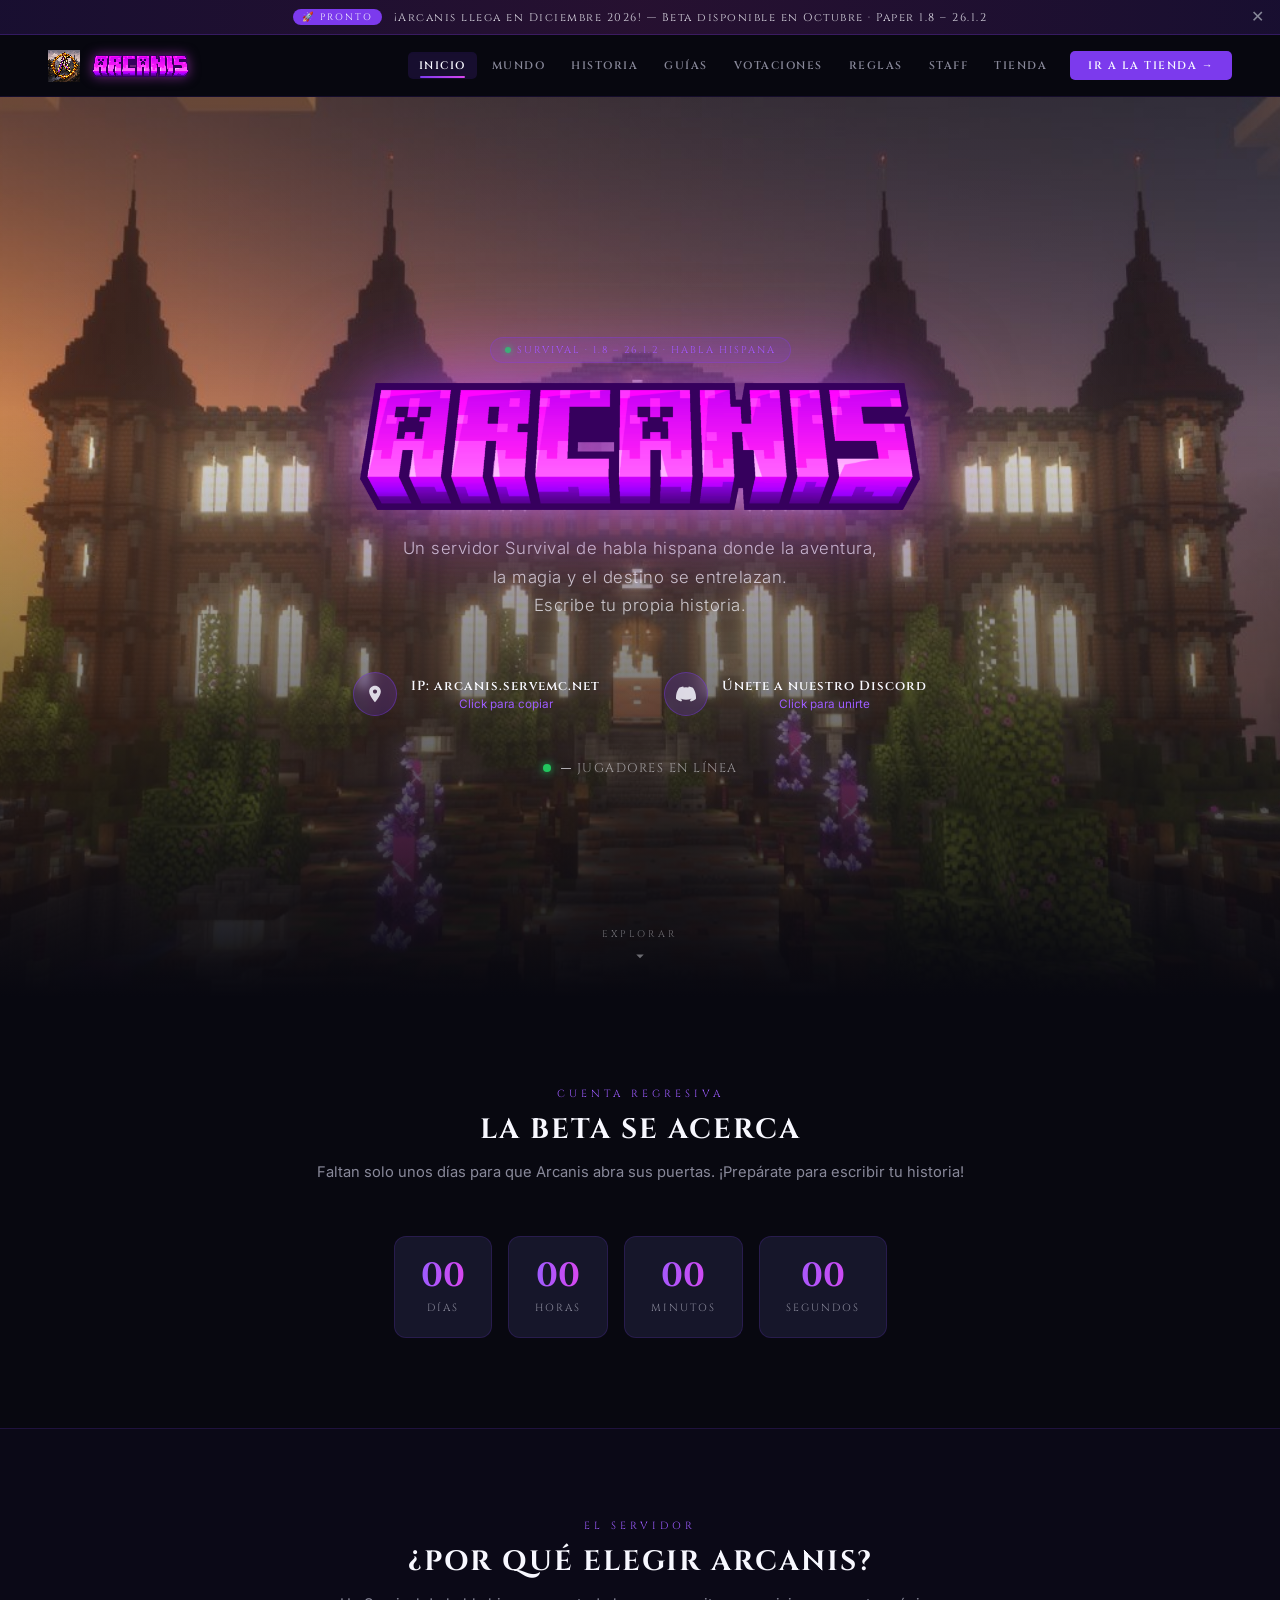
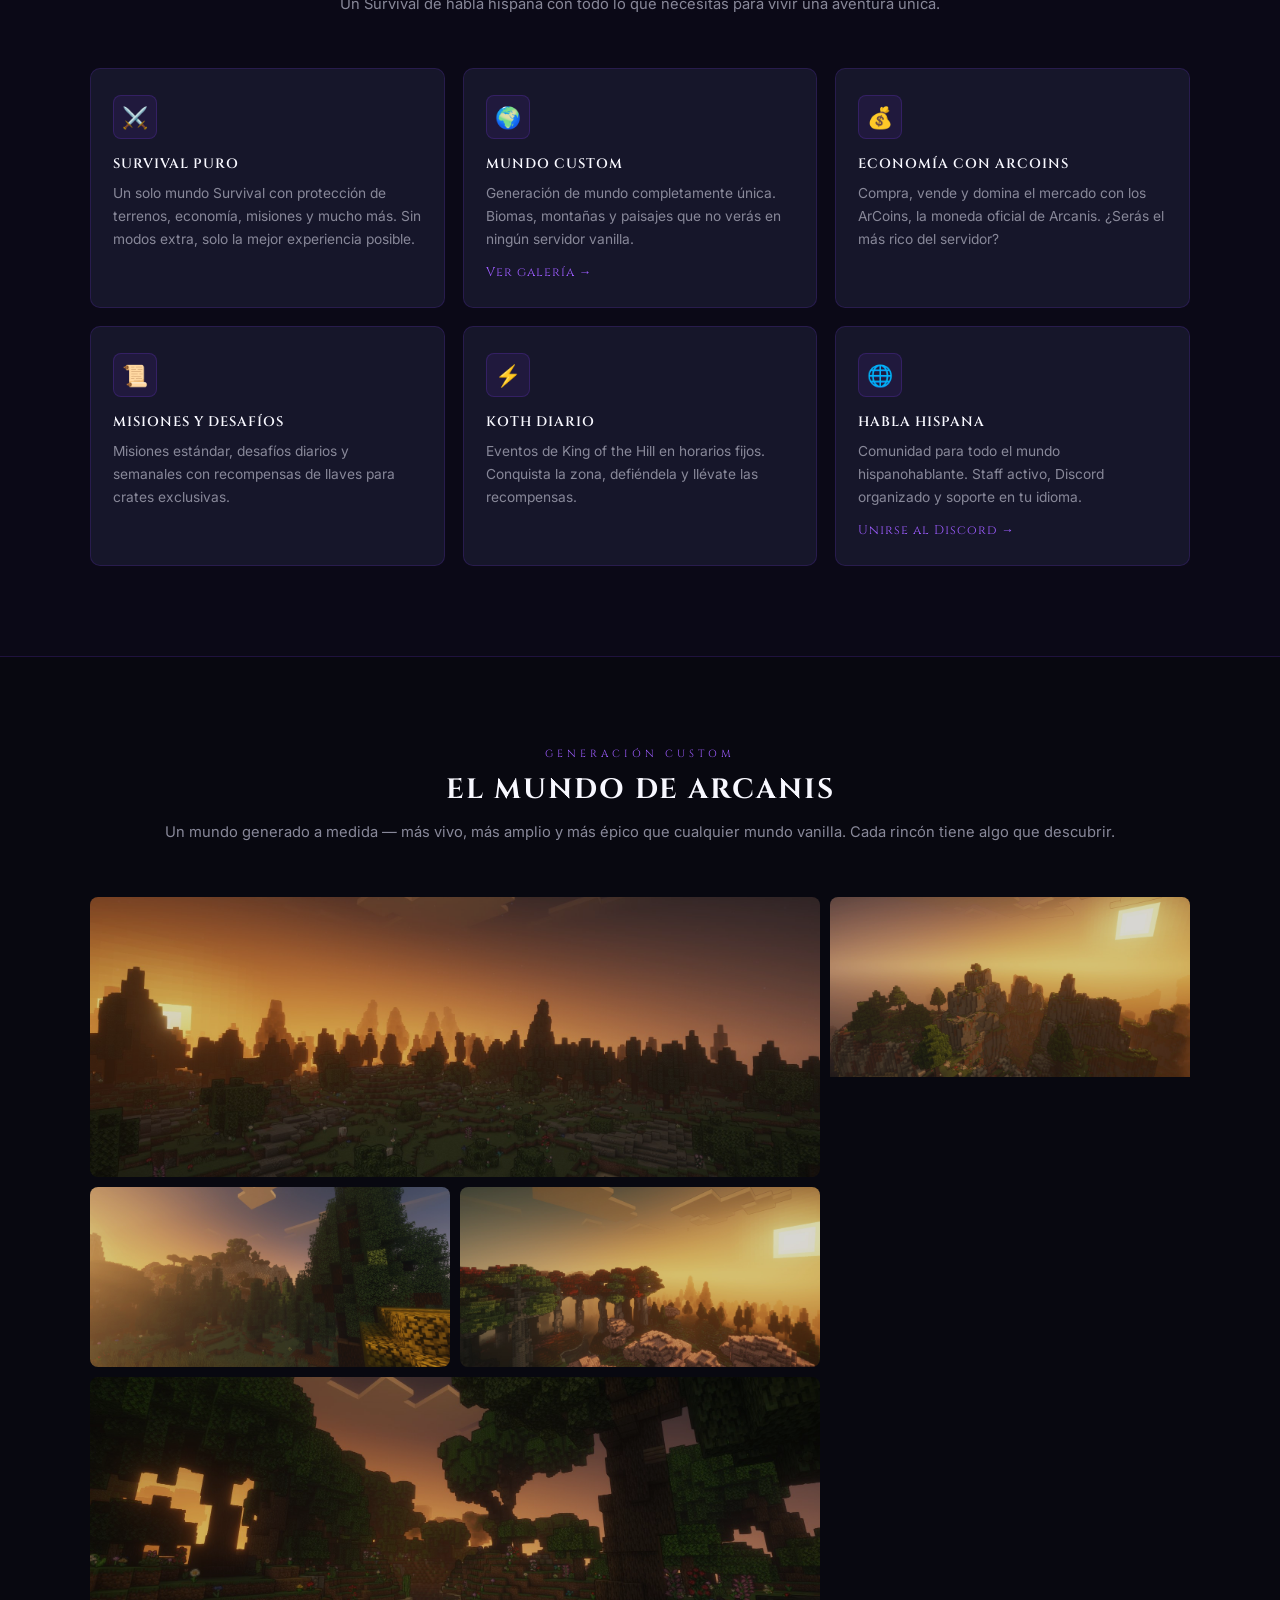
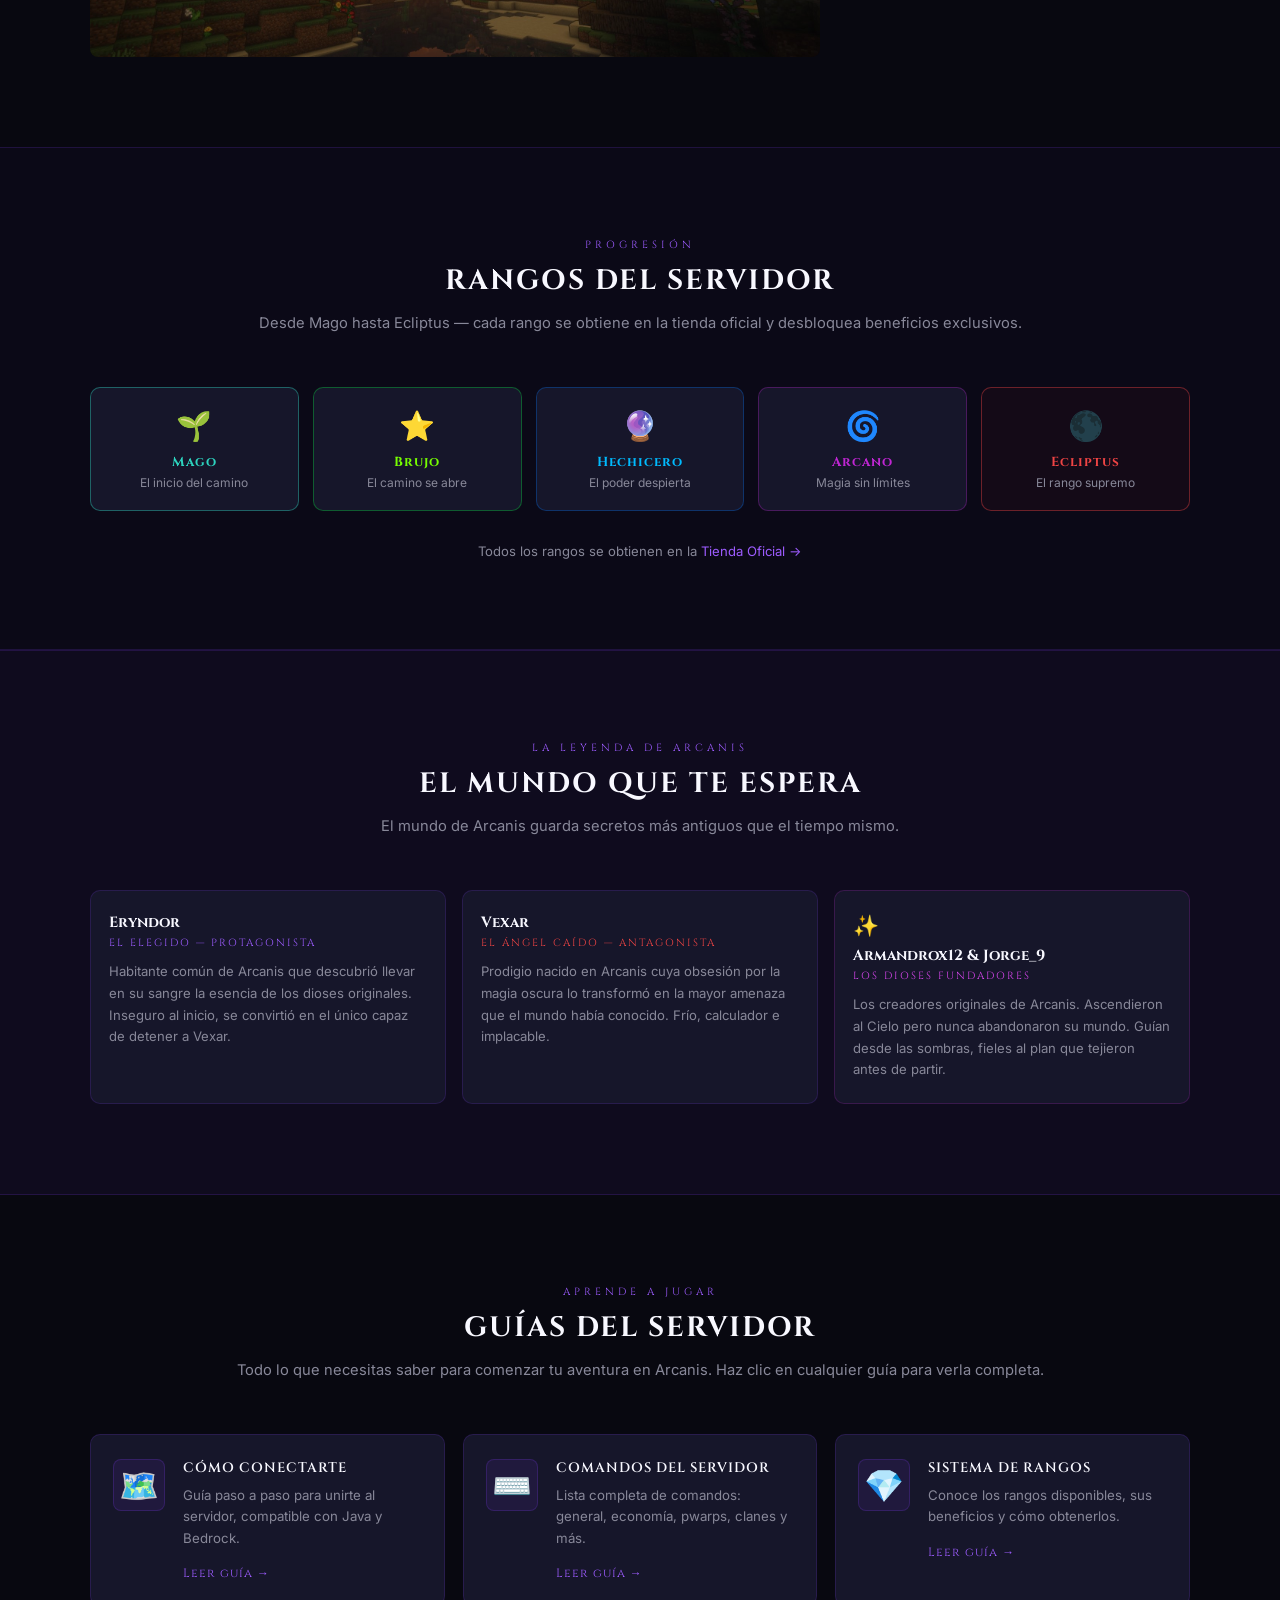
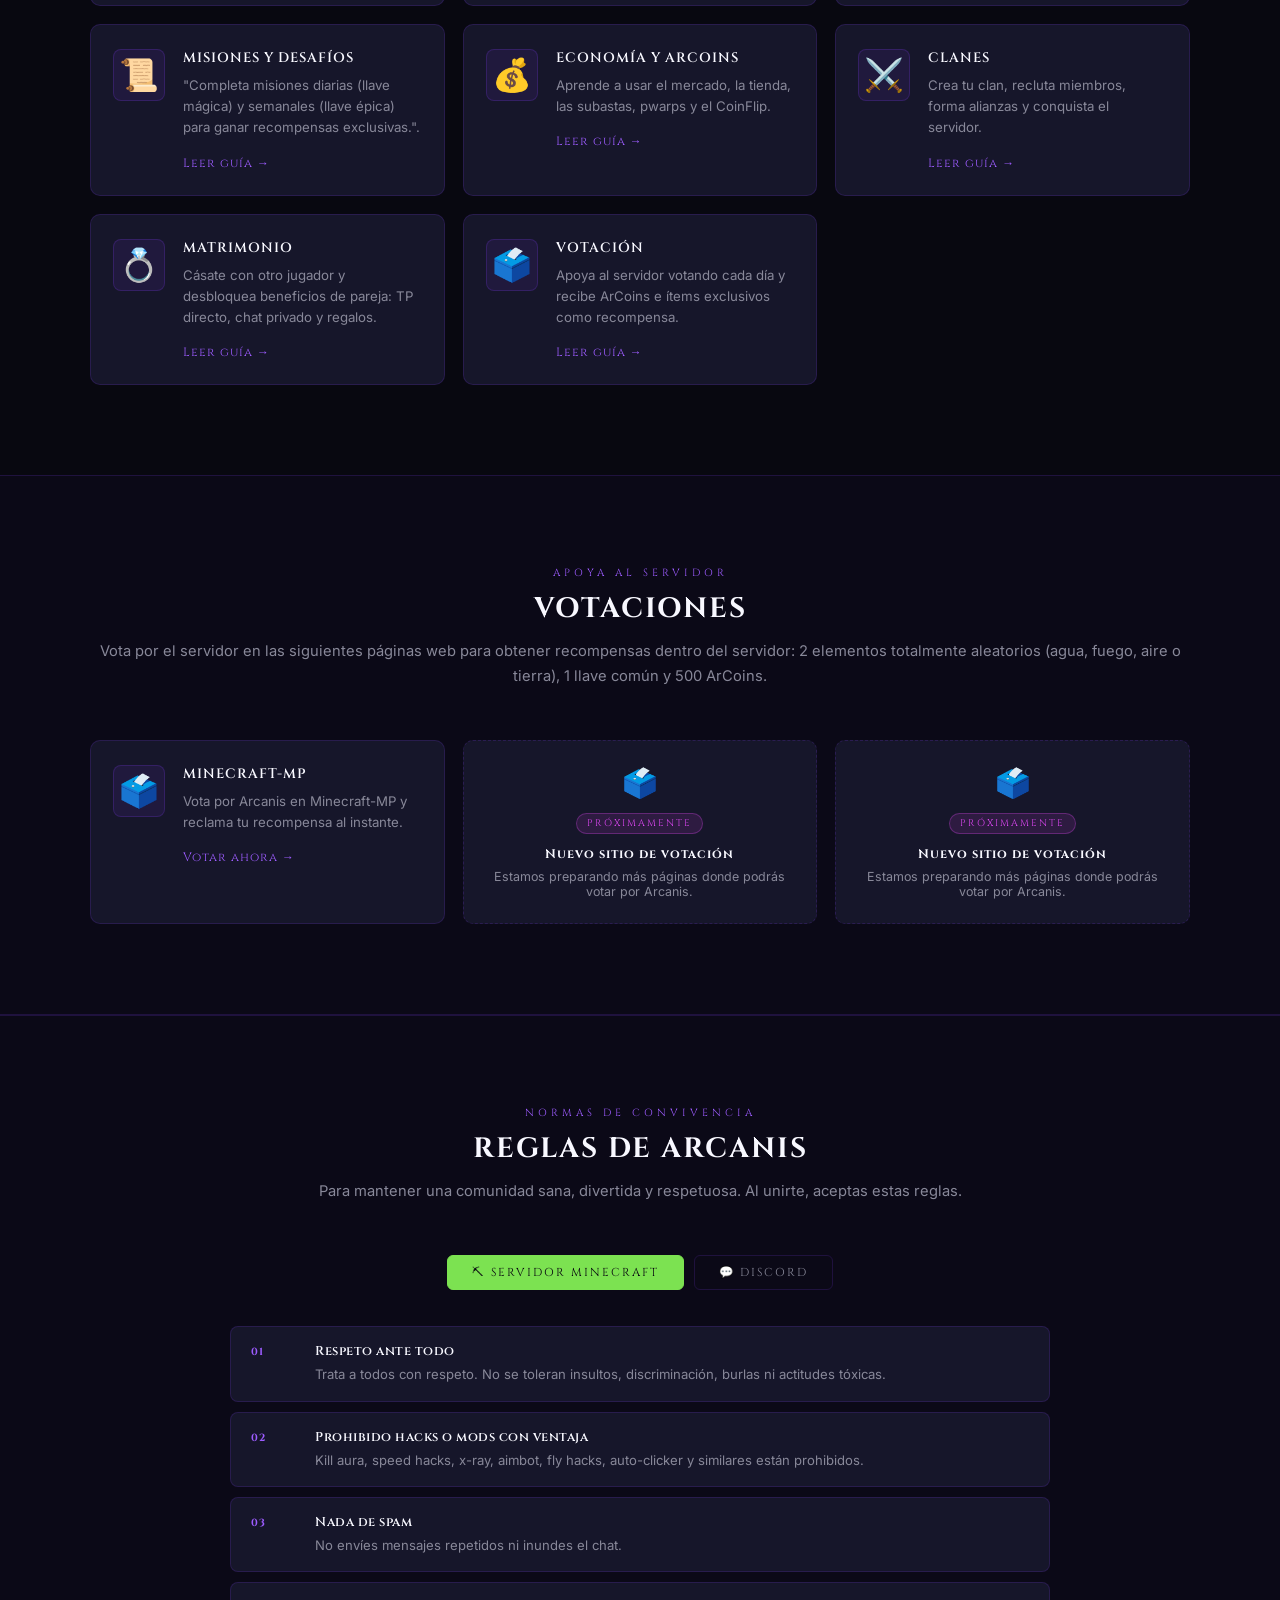
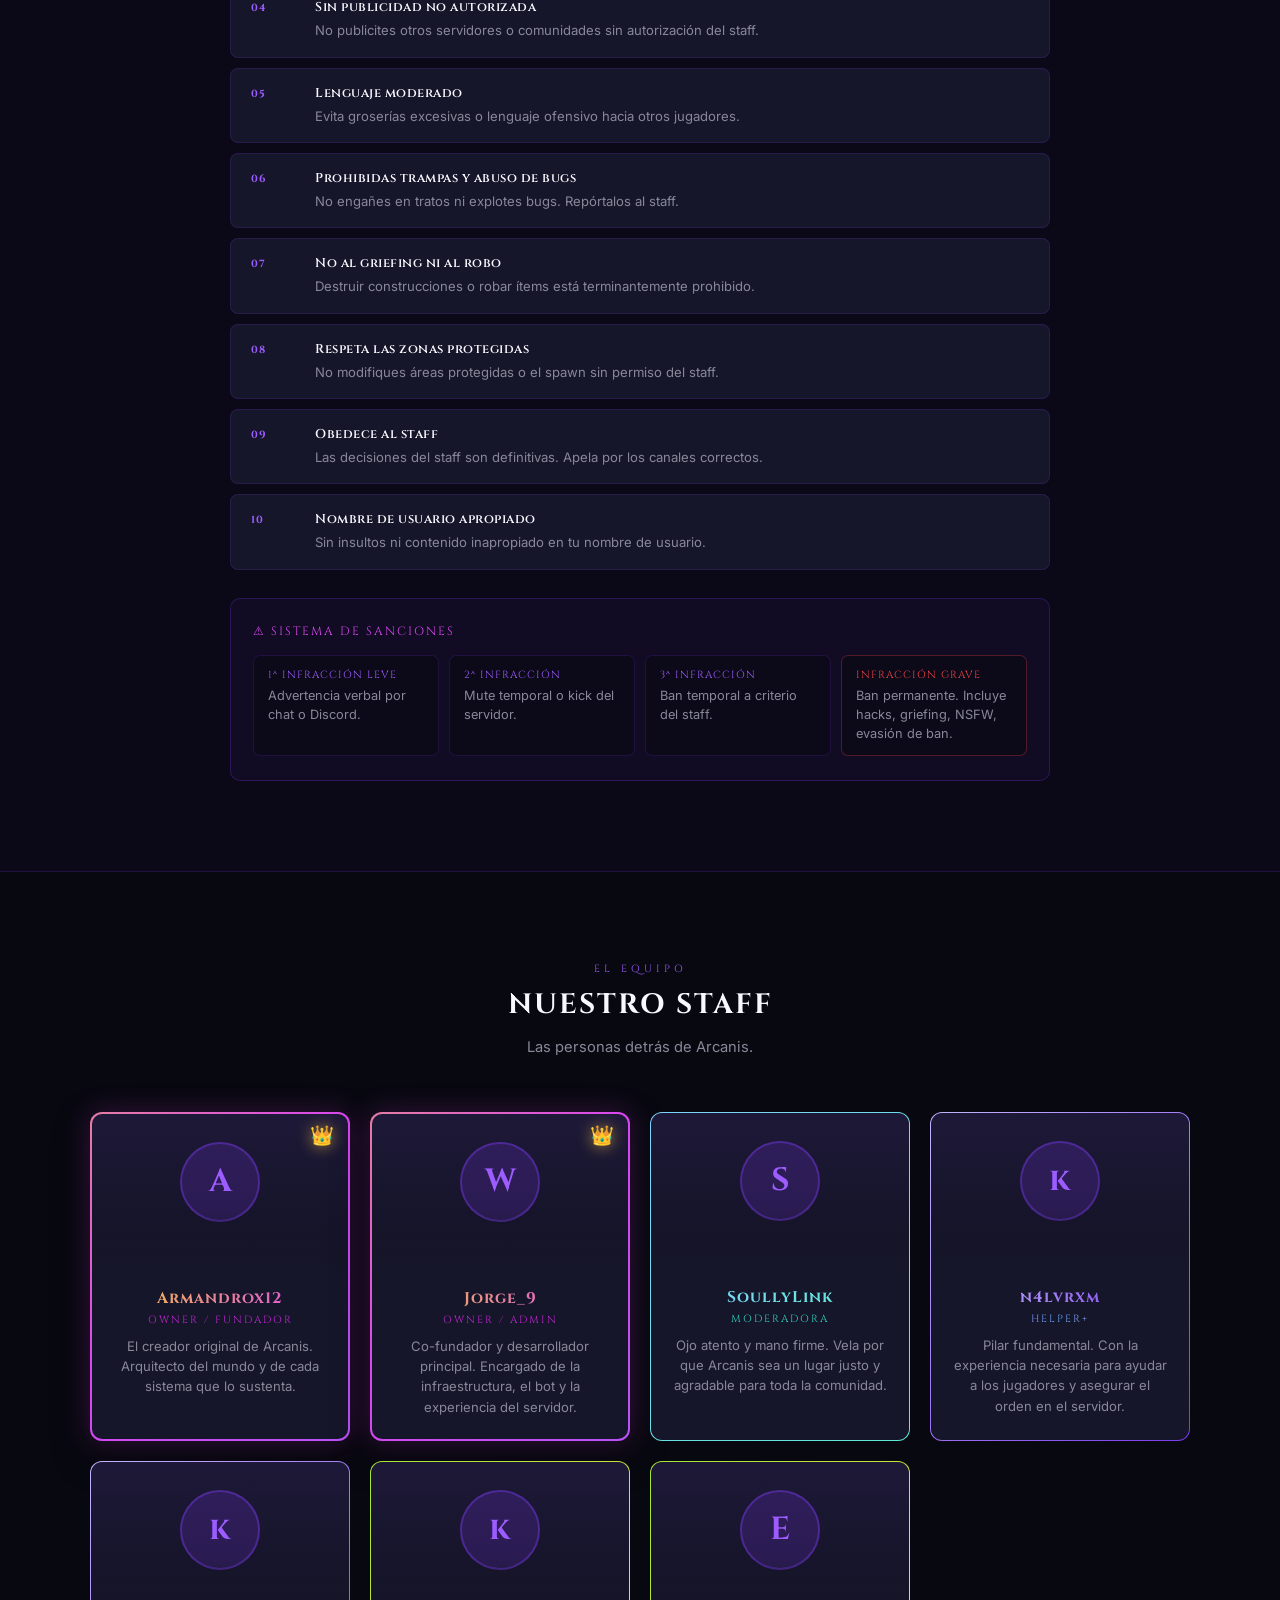
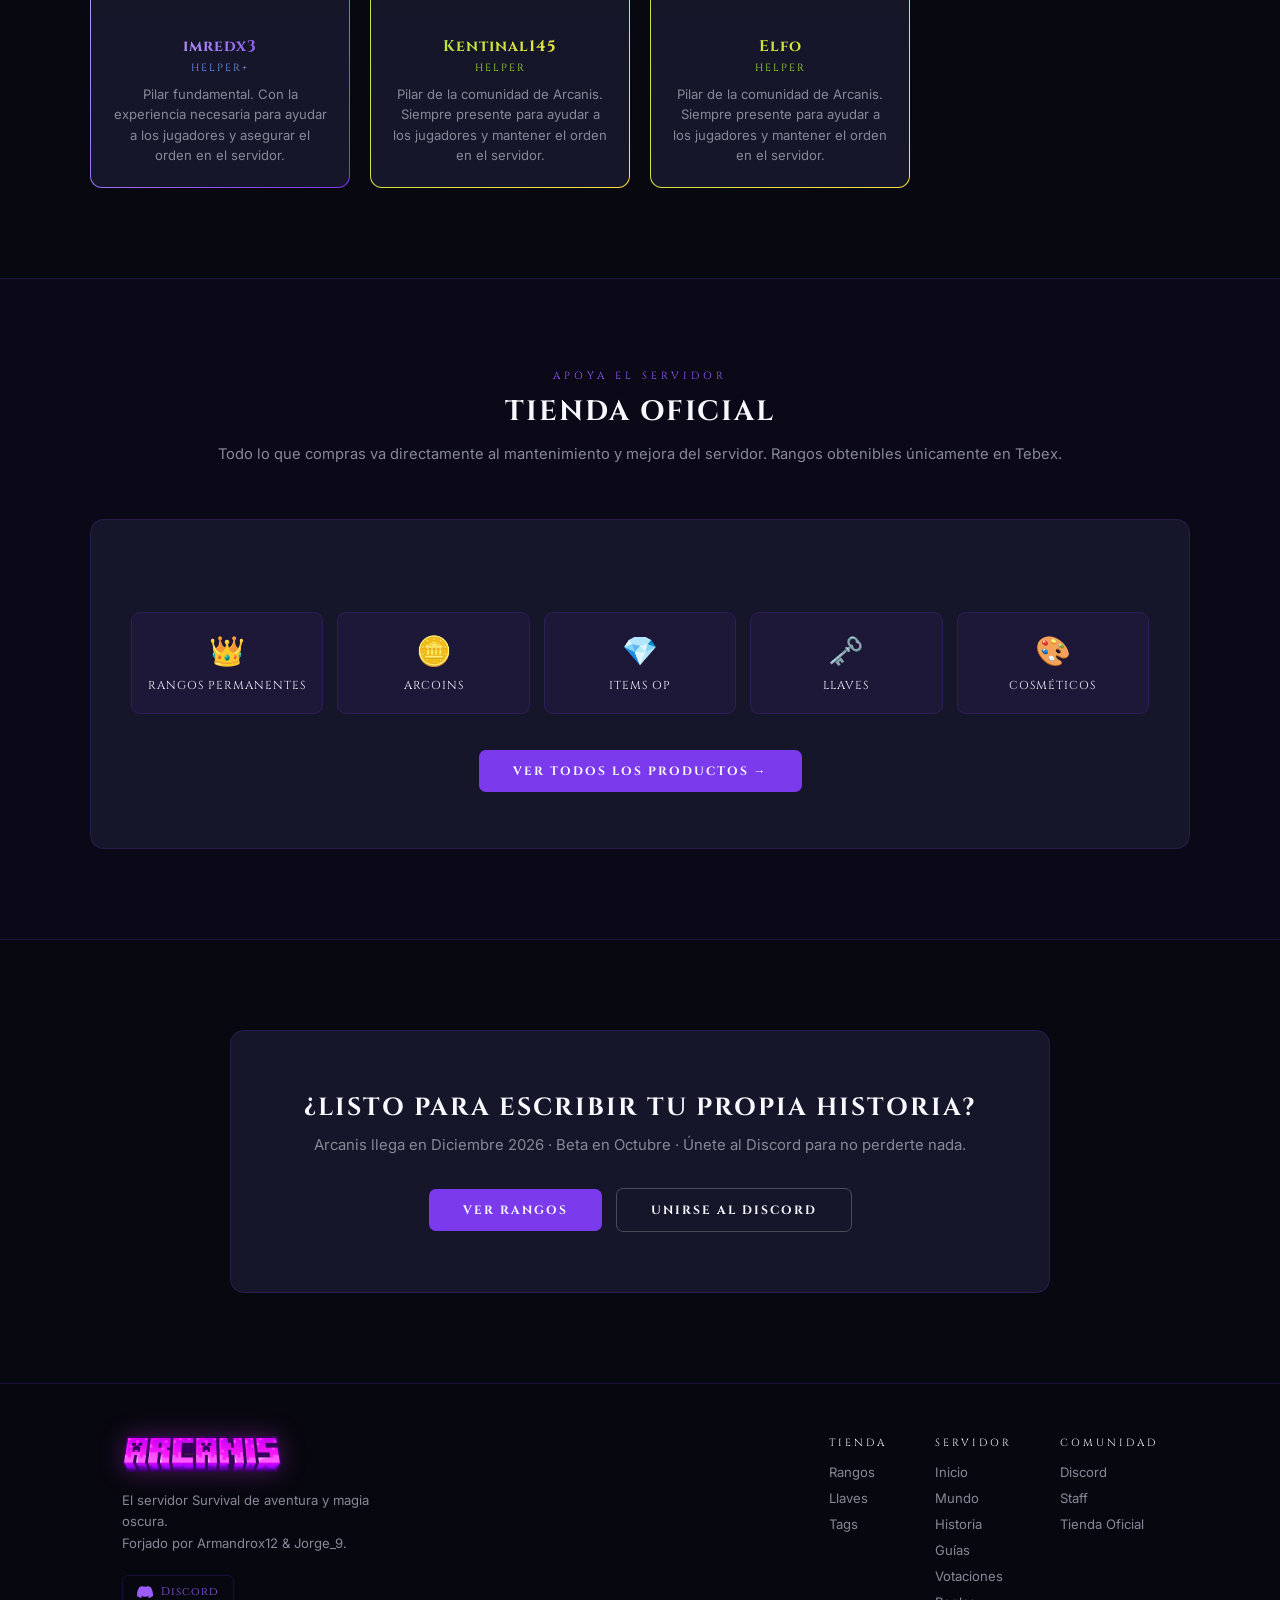
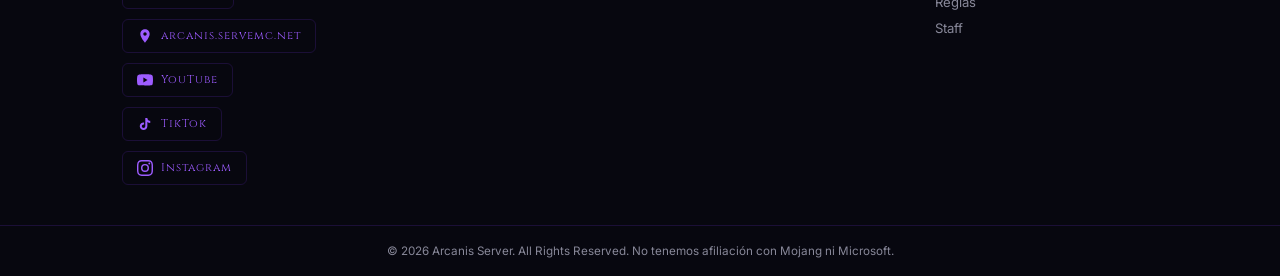
==== index.html @ 14c6c07c "Add files via upload" ====
<!DOCTYPE html>
<html lang="es">
<head>
    <meta charset="UTF-8">
    <meta name="viewport" content="width=device-width, initial-scale=1.0">
    <title>Arcanis | Servidor Minecraft Oficial</title>

    <!-- SEO -->
    <meta name="description" content="Arcanis — Servidor Minecraft Survival para habla hispana. Versiones 1.8 a 26.1.2. Rangos, misiones, economía con ArCoins y generación de mundo única. Lanzamiento Diciembre 2026.">
    <meta name="keywords" content="Arcanis, servidor minecraft, survival, arcanis.servemc.net, minecraft hispano">
    <meta name="author" content="Arcanis Network">
    <meta name="theme-color" content="#7c3aed">

    <!-- Canonical -->
    <link rel="canonical" href="https://arcanisserver.com/">

    <!-- Open Graph -->
    <meta property="og:type" content="website">
    <meta property="og:url" content="https://arcanisserver.com/">
    <meta property="og:title" content="Arcanis | Servidor Minecraft Survival">
    <meta property="og:description" content="Servidor Minecraft Survival para habla hispana. Rangos, misiones, economía y generación de mundo única. ¡Lanzamiento Diciembre 2026!">
    <meta property="og:image" content="https://arcanisserver.com/Logo_ARCANIS.png">
    <meta property="og:locale" content="es_MX">
    <meta name="twitter:card" content="summary_large_image">
    <meta name="twitter:title" content="Arcanis | Servidor Minecraft Survival">
    <meta name="twitter:description" content="Servidor Minecraft Survival para habla hispana. ¡Lanzamiento Diciembre 2026!">
    <meta name="twitter:image" content="https://arcanisserver.com/Logo_ARCANIS.png">

    <!-- Favicon -->
    <link rel="icon" type="image/png" href="Logo_ARCANIS-256.png">
    <link rel="apple-touch-icon" href="Logo_ARCANIS-256.png">

    <link href="https://fonts.googleapis.com/css2?family=Cinzel:wght@400;600;700;900&family=Inter:wght@300;400;500;600&display=swap" rel="stylesheet">

    <style>
        *, *::before, *::after { box-sizing: border-box; margin: 0; padding: 0; }

        :root {
            --black: #080810;
            --card: #16162a;
            --border: rgba(124,58,237,0.18);
            --border-hover: rgba(124,58,237,0.5);
            --purple: #7c3aed;
            --purple-light: #9d5cff;
            --magenta: #d946ef;
            --white: #f8f8ff;
            --muted: #888899;
            --cinzel: 'Cinzel', serif;
            --inter: 'Inter', sans-serif;
        }

        html { scroll-behavior: smooth; -webkit-tap-highlight-color: transparent; }

        body {
            font-family: var(--inter);
            background-color: var(--black);
            color: var(--white);
            min-height: 100vh;
            min-height: 100svh;
            overflow-x: hidden;
        }

        /* LOADER */
        #loader {
            position: fixed; inset: 0;
            background: var(--black);
            z-index: 9999;
            display: flex; flex-direction: column;
            align-items: center; justify-content: center; gap: 24px;
            transition: opacity 0.6s ease, visibility 0.6s ease;
        }
        #loader.hidden { opacity: 0; visibility: hidden; }
        #loader img { width: 110px; animation: loader-pulse 1.4s ease-in-out infinite; image-rendering: pixelated; }
        #loader-bar-wrap { width: 180px; height: 3px; background: rgba(124,58,237,0.2); border-radius: 99px; overflow: hidden; }
        #loader-bar { height: 100%; width: 0%; background: linear-gradient(90deg, var(--purple), var(--magenta)); border-radius: 99px; transition: width 0.05s linear; }
        #loader-text { font-family: var(--cinzel); font-size: 0.65rem; letter-spacing: 4px; text-transform: uppercase; color: var(--muted); }
        @keyframes loader-pulse { 0%,100%{filter:drop-shadow(0 0 12px rgba(217,70,239,0.4));transform:scale(1)} 50%{filter:drop-shadow(0 0 28px rgba(217,70,239,0.8));transform:scale(1.06)} }

        /* BANNER */
        #news-banner {
            position: relative; z-index: 150;
            background: linear-gradient(90deg, rgba(124,58,237,0.15), rgba(217,70,239,0.15), rgba(124,58,237,0.15));
            border-bottom: 1px solid rgba(124,58,237,0.25);
            padding: 9px 48px;
            display: flex; align-items: center; justify-content: center; gap: 12px;
            font-family: var(--cinzel); font-size: 0.7rem; letter-spacing: 1.5px;
            color: rgba(248,248,255,0.85); text-align: center; flex-wrap: wrap;
        }
        .banner-badge { background: var(--purple); color: var(--white); font-size: 0.58rem; letter-spacing: 2px; padding: 2px 9px; border-radius: 20px; text-transform: uppercase; flex-shrink: 0; }
        .banner-close { position: absolute; right: 6px; top: 50%; transform: translateY(-50%); background: none; border: none; color: var(--muted); cursor: pointer; font-size: 1rem; line-height: 1; padding: 10px; transition: color 0.2s; }
        .banner-close:hover { color: var(--white); }

        /* PARTÍCULAS */
        #particles-canvas { position: fixed; top: 0; left: 0; width: 100%; height: 100%; pointer-events: none; z-index: 0; }

        /* HEADER */
        header {
            position: sticky; top: 0; z-index: 100;
            background: rgba(8,8,16,0.7); backdrop-filter: blur(14px); -webkit-backdrop-filter: blur(14px);
            border-bottom: 1px solid rgba(124,58,237,0.12);
            padding: 0 48px; height: 62px;
            display: flex; align-items: center; justify-content: space-between;
        }
        .nav-left { display: flex; align-items: center; gap: 12px; }
        .nav-logo-img { width: 32px; height: 32px; image-rendering: pixelated; }
        .nav-logo { font-family: var(--cinzel); font-size: 1rem; font-weight: 700; color: var(--white); text-decoration: none; letter-spacing: 3px; text-transform: uppercase; }
        nav { display: flex; align-items: center; gap: 4px; }
        nav a { position: relative; font-family: var(--cinzel); font-size: 0.68rem; font-weight: 600; letter-spacing: 1.5px; text-transform: uppercase; color: var(--muted); text-decoration: none; padding: 6px 11px; border-radius: 5px; transition: color 0.2s, background 0.2s; }
        nav a:hover { color: var(--white); background: rgba(124,58,237,0.1); }
        nav a.active:not(.nav-tienda) { color: var(--white); background: rgba(124,58,237,0.14); }
        nav a.active:not(.nav-tienda)::after { content: ''; position: absolute; left: 12px; right: 12px; bottom: 1px; height: 2px; border-radius: 2px; background: linear-gradient(90deg, var(--purple), var(--magenta)); }
        nav a.nav-tienda { background: var(--purple); color: var(--white); padding: 7px 18px; margin-left: 8px; transition: background 0.2s, transform 0.15s; }
        nav a.nav-tienda:hover { background: var(--purple-light); transform: scale(1.03); }

        /* NAV TOGGLE (hamburguesa, oculto en escritorio) */
        #nav-toggle { display: none; flex-direction: column; justify-content: center; align-items: center; gap: 5px; width: 44px; height: 44px; background: transparent; border: 1px solid var(--border); border-radius: 6px; cursor: pointer; padding: 0; -webkit-tap-highlight-color: transparent; }
        #nav-toggle:active { background: rgba(124,58,237,0.12); }
        #nav-toggle span { width: 18px; height: 2px; background: var(--white); border-radius: 2px; transition: transform 0.25s ease, opacity 0.25s ease; }
        #nav-toggle.open span:nth-child(1) { transform: translateY(7px) rotate(45deg); }
        #nav-toggle.open span:nth-child(2) { opacity: 0; }
        #nav-toggle.open span:nth-child(3) { transform: translateY(-7px) rotate(-45deg); }

        /* HERO */
        .hero { position: relative; z-index: 1; min-height: 100vh; min-height: 100svh; display: flex; flex-direction: column; align-items: center; justify-content: center; text-align: center; padding: 80px 20px 60px; overflow: hidden; }
        .hero-bg { position: absolute; inset: 0; background-image: url('castillo.jpg'); background-size: cover; background-position: center 30%; background-repeat: no-repeat; z-index: 0; }
        .hero-bg::after { content: ''; position: absolute; inset: 0; background: linear-gradient(to bottom, rgba(8,8,16,0.3) 0%, rgba(8,8,16,0.1) 35%, rgba(8,8,16,0.6) 72%, rgba(8,8,16,1) 100%), radial-gradient(ellipse 80% 60% at 50% 40%, rgba(124,58,237,0.1) 0%, transparent 70%); }
        .hero-content { position: relative; z-index: 2; display: flex; flex-direction: column; align-items: center; }

        .version-badge { display: inline-flex; align-items: center; gap: 6px; font-family: var(--cinzel); font-size: 0.62rem; letter-spacing: 2px; text-transform: uppercase; background: rgba(124,58,237,0.15); border: 1px solid rgba(124,58,237,0.35); color: var(--purple-light); padding: 5px 14px; border-radius: 20px; margin-bottom: 20px; }
        .version-dot { width: 6px; height: 6px; border-radius: 50%; background: #22c55e; box-shadow: 0 0 6px #22c55e; }

        .hero-logo { width: min(560px, 88vw); margin-bottom: 24px; filter: drop-shadow(0 0 50px rgba(217,70,239,0.5)) drop-shadow(0 0 20px rgba(124,58,237,0.4)); }
        .hero-sub { font-size: 1.05rem; font-weight: 300; color: rgba(248,248,255,0.75); letter-spacing: 0.5px; margin-bottom: 52px; max-width: 480px; line-height: 1.7; }

        .hero-info-row { display: flex; align-items: center; justify-content: center; gap: 64px; flex-wrap: wrap; }
        .hero-info-item { display: flex; align-items: center; gap: 14px; cursor: pointer; text-decoration: none; }
        .icon-wrap { width: 44px; height: 44px; border-radius: 50%; background: rgba(124,58,237,0.2); border: 1px solid rgba(124,58,237,0.4); display: flex; align-items: center; justify-content: center; backdrop-filter: blur(4px); flex-shrink: 0; transition: background 0.25s, border-color 0.25s, transform 0.25s; }
        .icon-wrap svg { width: 20px; height: 20px; fill: rgba(248,248,255,0.85); }
        .icon-wrap.copied { background: rgba(34,197,94,0.25); border-color: rgba(34,197,94,0.6); transform: scale(1.08); }
        .icon-wrap.copied svg { fill: #4ade80; }
        .info-label { font-family: var(--cinzel); font-size: 0.82rem; font-weight: 600; color: var(--white); letter-spacing: 1px; }
        .info-sub { font-size: 0.73rem; color: var(--purple-light); margin-top: 2px; transition: color 0.2s; }
        .hero-info-item:hover .info-sub { color: var(--magenta); }

        .player-count { margin-top: 44px; display: flex; align-items: center; gap: 10px; font-family: var(--cinzel); font-size: 0.78rem; letter-spacing: 1.5px; color: rgba(248,248,255,0.55); text-transform: uppercase; }
        .player-dot { width: 8px; height: 8px; border-radius: 50%; background: #22c55e; box-shadow: 0 0 8px #22c55e; animation: pulse-dot 2s infinite; flex-shrink: 0; }
        @keyframes pulse-dot { 0%,100%{opacity:1} 50%{opacity:0.3} }
        #player-num { color: var(--white); font-weight: 700; }

        .scroll-hint { position: absolute; bottom: 32px; left: 50%; transform: translateX(-50%); z-index: 2; display: flex; flex-direction: column; align-items: center; gap: 6px; opacity: 0.4; animation: bounce 2.5s infinite; }
        .scroll-hint span { font-family: var(--cinzel); font-size: 0.6rem; letter-spacing: 3px; text-transform: uppercase; color: var(--white); }
        .scroll-hint svg { width: 18px; fill: var(--white); }
        @keyframes bounce { 0%,100%{transform:translateX(-50%) translateY(0)} 50%{transform:translateX(-50%) translateY(6px)} }

        /* SCROLL REVEAL */
        .reveal { opacity: 0; transform: translateY(30px); transition: opacity 0.65s ease, transform 0.65s ease; }
        .reveal.visible { opacity: 1; transform: translateY(0); }
        .reveal-delay-1 { transition-delay: 0.1s; }
        .reveal-delay-2 { transition-delay: 0.2s; }
        .reveal-delay-3 { transition-delay: 0.3s; }
        .reveal-delay-4 { transition-delay: 0.4s; }
        .reveal-delay-5 { transition-delay: 0.5s; }
        .reveal-delay-6 { transition-delay: 0.6s; }

        /* BLOQUES */
        .block { position: relative; z-index: 1; padding: 90px 32px; }
        .block-inner { max-width: 1100px; margin: 0 auto; }
        .block-inner.narrow { max-width: 820px; }
        .block-alt { background: rgba(124,58,237,0.03); border-top: 1px solid var(--border); border-bottom: 1px solid var(--border); }

        .eyebrow { font-family: var(--cinzel); font-size: 0.65rem; letter-spacing: 4px; color: var(--purple-light); text-align: center; text-transform: uppercase; margin-bottom: 10px; }
        .block-title { font-family: var(--cinzel); font-size: 1.75rem; font-weight: 700; text-align: center; letter-spacing: 2px; text-transform: uppercase; color: var(--white); margin-bottom: 12px; }
        .block-sub { text-align: center; color: var(--muted); font-size: 0.92rem; margin-bottom: 52px; line-height: 1.65; }

        .grid-3 { display: grid; grid-template-columns: repeat(auto-fit, minmax(280px, 1fr)); gap: 18px; }

        /* CARDS */
        .card { background: var(--card); border: 1px solid var(--border); border-radius: 10px; padding: 26px 22px; transition: border-color 0.25s, transform 0.2s, box-shadow 0.25s; }
        .card:hover { border-color: var(--border-hover); transform: translateY(-4px); box-shadow: 0 8px 32px rgba(124,58,237,0.12); }
        .card-icon { width: 44px; height: 44px; background: rgba(124,58,237,0.1); border: 1px solid rgba(124,58,237,0.22); border-radius: 8px; display: flex; align-items: center; justify-content: center; margin-bottom: 16px; font-size: 21px; }
        .card h3 { font-family: var(--cinzel); font-size: 0.85rem; font-weight: 600; letter-spacing: 1px; color: var(--white); margin-bottom: 9px; text-transform: uppercase; }
        .card p { font-size: 0.86rem; color: var(--muted); line-height: 1.65; }
        .card a { display: inline-block; margin-top: 14px; font-size: 0.78rem; font-family: var(--cinzel); letter-spacing: 1px; color: var(--purple-light); text-decoration: none; transition: color 0.2s; }
        .card a:hover { color: var(--magenta); }

        /* RANGOS */
        .ranks-grid { display: grid; grid-template-columns: repeat(auto-fit, minmax(160px, 1fr)); gap: 14px; }
        .rank-card { background: var(--card); border: 1px solid var(--border); border-radius: 10px; padding: 20px 16px; text-align: center; transition: border-color 0.25s, transform 0.2s; }
        .rank-card:hover { transform: translateY(-3px); }
        .rank-icon { font-size: 1.8rem; margin-bottom: 10px; }
        .rank-name { font-family: var(--cinzel); font-size: 0.82rem; font-weight: 700; letter-spacing: 1px; margin-bottom: 4px; }
        .rank-desc { font-size: 0.75rem; color: var(--muted); }

        /* GALERÍA MUNDO */
        .gallery-grid {
            display: grid;
            grid-template-columns: repeat(3, 1fr);
            grid-template-rows: auto auto;
            gap: 10px;
        }
        .gallery-item { border-radius: 8px; overflow: hidden; position: relative; cursor: pointer; }
        .gallery-item img { width: 100%; height: 100%; object-fit: cover; display: block; transition: transform 0.4s ease, filter 0.3s ease; filter: brightness(0.85); }
        .gallery-item:hover img { transform: scale(1.04); filter: brightness(1); }
        .gallery-item.featured { grid-column: span 2; }
        .gallery-item.featured img { height: 280px; }
        .gallery-item:not(.featured) img { height: 180px; }

        /* Lightbox */
        #lightbox { position: fixed; inset: 0; background: rgba(8,8,16,0.95); z-index: 9000; display: none; align-items: center; justify-content: center; cursor: zoom-out; }
        #lightbox.open { display: flex; }
        #lightbox img { max-width: 90vw; max-height: 88vh; border-radius: 8px; box-shadow: 0 0 60px rgba(124,58,237,0.3); }
        #lightbox-close { position: absolute; top: 10px; right: 18px; font-size: 1.8rem; color: var(--muted); cursor: pointer; transition: color 0.2s; background: none; border: none; padding: 10px; }
        #lightbox-close:hover { color: var(--white); }

        /* LORE */
        /* HISTORIA — fondo un poco más claro para que se perciban las siluetas */
        #historia { background: rgba(124,58,237,0.065); overflow: hidden; }

        /* Siluetas de personajes sobresaliendo de los bordes */
        .lore-figure { position: absolute; bottom: 0; z-index: -1; height: 460px; width: auto; pointer-events: none; opacity: 0.92; filter: drop-shadow(0 0 45px rgba(124,58,237,0.4)); }
        .lore-figure-left { left: 0; animation: lore-float-left 5.2s ease-in-out infinite; }
        .lore-figure-right { right: 0; animation: lore-float-right 5.8s ease-in-out infinite; animation-delay: -1.4s; }
        @keyframes lore-float-left { 0%, 100% { transform: translateX(-40%) translateY(0); } 50% { transform: translateX(-40%) translateY(-14px); } }
        @keyframes lore-float-right { 0%, 100% { transform: translateX(40%) translateY(0); } 50% { transform: translateX(40%) translateY(-14px); } }
        @media (max-width: 1300px) { .lore-figure { display: none; } }

        .lore-cards { display: grid; grid-template-columns: repeat(auto-fit, minmax(250px, 1fr)); gap: 16px; }
        .lore-card { background: var(--card); border: 1px solid var(--border); border-radius: 10px; padding: 22px 18px; transition: border-color 0.25s, transform 0.2s; }
        .lore-card:hover { border-color: var(--border-hover); transform: translateY(-3px); }
        .char-name { font-family: var(--cinzel); font-size: 0.92rem; font-weight: 700; color: var(--white); margin-bottom: 4px; }
        .char-role { font-family: var(--cinzel); font-size: 0.65rem; letter-spacing: 2px; text-transform: uppercase; margin-bottom: 11px; }
        .char-role.protagonist { color: var(--purple-light); }
        .char-role.antagonist { color: #ef4444; }
        .char-role.founders { color: var(--magenta); }
        .lore-card p { font-size: 0.82rem; color: var(--muted); line-height: 1.65; }

        /* REGLAS */
        .rules-tabs { display: flex; justify-content: center; gap: 10px; margin-bottom: 36px; flex-wrap: wrap; }
        .tab-btn { font-family: var(--cinzel); font-size: 0.72rem; letter-spacing: 2px; text-transform: uppercase; padding: 9px 24px; border-radius: 6px; border: 1px solid var(--border); background: transparent; color: var(--muted); cursor: pointer; transition: all 0.2s; }
        .tab-btn:hover { border-color: var(--border-hover); color: var(--white); }
        .tab-btn.active { background: var(--purple); border-color: var(--purple); color: var(--white); }
        .tab-btn.tab-mc.active { background: #7CE251; border-color: #7CE251; color: var(--black); }
        .tab-content { display: none; }
        .tab-content.active { display: block; }
        .rules-list { display: flex; flex-direction: column; gap: 10px; }
        .rule-item { background: var(--card); border: 1px solid var(--border); border-radius: 8px; padding: 16px 20px; display: flex; gap: 16px; align-items: flex-start; transition: border-color 0.2s; }
        .rule-item:hover { border-color: var(--border-hover); }
        .rule-num { font-family: var(--cinzel); font-size: 0.65rem; font-weight: 700; letter-spacing: 1px; color: var(--purple-light); min-width: 48px; padding-top: 2px; }
        .rule-title { font-family: var(--cinzel); font-size: 0.8rem; font-weight: 600; color: var(--white); margin-bottom: 4px; letter-spacing: 0.5px; }
        .rule-desc { font-size: 0.82rem; color: var(--muted); line-height: 1.55; }
        .sanctions-box { margin-top: 28px; background: rgba(124,58,237,0.06); border: 1px solid rgba(124,58,237,0.25); border-radius: 10px; padding: 24px 22px; }
        .sanctions-title { font-family: var(--cinzel); font-size: 0.75rem; letter-spacing: 2px; text-transform: uppercase; color: var(--magenta); margin-bottom: 16px; }
        .sanctions-grid { display: grid; grid-template-columns: repeat(auto-fit, minmax(180px, 1fr)); gap: 10px; }
        .sanction-item { background: rgba(8,8,16,0.5); border: 1px solid var(--border); border-radius: 7px; padding: 12px 14px; }
        .sanction-label { font-family: var(--cinzel); font-size: 0.65rem; letter-spacing: 1px; color: var(--purple-light); margin-bottom: 4px; text-transform: uppercase; }
        .sanction-desc { font-size: 0.8rem; color: var(--muted); line-height: 1.5; }

        /* CUENTA REGRESIVA */
        .countdown-grid { display: flex; justify-content: center; gap: 16px; flex-wrap: wrap; }
        .countdown-item { background: var(--card); border: 1px solid var(--border); border-radius: 12px; padding: 22px 26px; min-width: 90px; text-align: center; transition: border-color 0.25s, transform 0.2s; }
        .countdown-item:hover { border-color: var(--border-hover); transform: translateY(-3px); }
        .countdown-num { font-family: var(--cinzel); font-size: 2.1rem; font-weight: 700; background: linear-gradient(90deg, var(--purple-light), var(--magenta)); -webkit-background-clip: text; -webkit-text-fill-color: transparent; background-clip: text; line-height: 1; margin-bottom: 8px; }
        .countdown-label { font-family: var(--cinzel); font-size: 0.65rem; letter-spacing: 2px; text-transform: uppercase; color: var(--muted); }
        @media (max-width: 480px) { .countdown-item { padding: 16px 18px; min-width: 68px; } .countdown-num { font-size: 1.5rem; } }

        /* GUÍAS */
        .guide-cards-grid { display:grid; grid-template-columns:repeat(auto-fit,minmax(260px,1fr)); gap:18px; }
        .guide-card { background:var(--card); border:1px solid var(--border); border-radius:12px; padding:28px 24px; text-decoration:none; color:var(--white); display:flex; gap:18px; align-items:flex-start; transition:border-color 0.25s, transform 0.2s, box-shadow 0.25s; }
        .guide-card:hover { border-color:var(--border-hover); transform:translateY(-4px); box-shadow:0 8px 32px rgba(124,58,237,0.12); }
        .guide-card-icon { font-size:2rem; flex-shrink:0; width:52px; height:52px; background:rgba(124,58,237,0.1); border:1px solid rgba(124,58,237,0.22); border-radius:10px; display:flex; align-items:center; justify-content:center; }
        .guide-card-body h4 { font-family:var(--cinzel); font-size:0.88rem; font-weight:700; letter-spacing:0.5px; color:var(--white); margin-bottom:8px; text-transform:uppercase; }
        .guide-card-body p { font-size:0.82rem; color:var(--muted); line-height:1.6; margin-bottom:12px; }
        .guide-card-link { font-family:var(--cinzel); font-size:0.72rem; letter-spacing:1px; color:var(--purple-light); transition:color 0.2s; }
        .guide-card:hover .guide-card-link { color:var(--magenta); }
        a.guide-card { display:flex; gap:18px; align-items:flex-start; background:var(--card); border:1px solid var(--border); border-radius:10px; padding:24px 22px; text-decoration:none; color:var(--white); transition:border-color 0.25s, transform 0.2s, box-shadow 0.25s; }
        a.guide-card:hover { border-color:var(--border-hover); transform:translateY(-4px); box-shadow:0 8px 32px rgba(124,58,237,0.12); }
        .guide-card-icon { font-size:2rem; flex-shrink:0; width:52px; height:52px; background:rgba(124,58,237,0.1); border:1px solid rgba(124,58,237,0.22); border-radius:8px; display:flex; align-items:center; justify-content:center; }
        .guide-card-body h3 { font-family:var(--cinzel); font-size:0.85rem; font-weight:600; letter-spacing:1px; color:var(--white); margin-bottom:8px; text-transform:uppercase; }
        .guide-card-body p { font-size:0.83rem; color:var(--muted); line-height:1.6; margin-bottom:12px; }
        .guide-card-link { font-family:var(--cinzel); font-size:0.75rem; letter-spacing:1px; color:var(--purple-light); transition:color 0.2s; }
        a.guide-card:hover .guide-card-link { color:var(--magenta); }
        .guide-cards { display: grid; grid-template-columns: repeat(auto-fit, minmax(240px, 1fr)); gap: 16px; margin-bottom: 24px; }
        .guide-card-placeholder { background: var(--card); border: 1px dashed rgba(124,58,237,0.2); border-radius: 10px; padding: 24px 20px; text-align: center; opacity: 0.55; }
        .guide-card-placeholder .gc-icon { font-size: 1.8rem; margin-bottom: 10px; }
        .guide-card-placeholder h4 { font-family: var(--cinzel); font-size: 0.78rem; letter-spacing: 1px; color: var(--white); margin-bottom: 6px; }
        .guide-card-placeholder p { font-size: 0.78rem; color: var(--muted); }
        .badge-soon { display: inline-block; font-family: var(--cinzel); font-size: 0.6rem; letter-spacing: 2px; text-transform: uppercase; background: rgba(217,70,239,0.12); border: 1px solid rgba(217,70,239,0.3); color: var(--magenta); padding: 3px 10px; border-radius: 20px; margin-bottom: 12px; }
        .guide-coming { text-align: center; padding: 60px 20px; background: var(--card); border: 1px dashed rgba(124,58,237,0.3); border-radius: 12px; }
        .guide-coming-icon { font-size: 3rem; margin-bottom: 16px; opacity: 0.5; }
        .guide-coming h3 { font-family: var(--cinzel); font-size: 1rem; letter-spacing: 2px; text-transform: uppercase; color: var(--white); margin-bottom: 10px; }
        .guide-coming p { font-size: 0.88rem; color: var(--muted); }

        /* STAFF */
        .staff-grid { display: grid; grid-template-columns: repeat(auto-fit, minmax(260px, 1fr)); gap: 20px; }
        .staff-card { background: var(--card); border: 1px solid var(--border); border-radius: 12px; text-align: center; transition: border-color 0.25s, transform 0.2s, box-shadow 0.25s; overflow: hidden; }
        .staff-card:hover { border-color: var(--border-hover); transform: translateY(-5px); box-shadow: 0 12px 36px rgba(124,58,237,0.15); }
        .skin-wrap { width: 100%; height: 160px; overflow: hidden; position: relative; background: linear-gradient(180deg, rgba(124,58,237,0.07) 0%, rgba(8,8,16,0.25) 100%); display: flex; align-items: flex-start; justify-content: center; }
        .skin-wrap img { height: 265px; width: auto; margin-top: -10px; image-rendering: pixelated; filter: drop-shadow(0 4px 16px rgba(124,58,237,0.35)); transition: transform 0.3s ease; }
        .staff-card:hover .skin-wrap img { transform: scale(1.05) translateY(-4px); }
        .skin-wrap::after { content: ''; position: absolute; bottom: 0; left: 0; right: 0; height: 65px; background: linear-gradient(to bottom, transparent, var(--card)); }
        .skin-fallback { width: 80px; height: 80px; border-radius: 50%; background: rgba(124,58,237,0.2); border: 2px solid rgba(124,58,237,0.4); display: flex; align-items: center; justify-content: center; font-family: var(--cinzel); font-size: 2rem; font-weight: 700; color: var(--purple-light); margin: 28px auto 8px; }
        .staff-info { padding: 14px 20px 22px; }
        .staff-name { font-family: var(--cinzel); font-size: 0.97rem; font-weight: 700; color: var(--white); letter-spacing: 1px; margin-bottom: 4px; }
        .staff-role { font-family: var(--cinzel); font-size: 0.65rem; letter-spacing: 2px; text-transform: uppercase; margin-bottom: 9px; }
        .role-owner    { color: #c026d3; }
        .role-coowner  { color: #c026d3; }
        .role-mod      { color: #2dd4bf; }
        .role-helperplus { color: #b06ef3; background: linear-gradient(90deg,#a855f7,#60a5fa,#f472b6); -webkit-background-clip:text; -webkit-text-fill-color:transparent; background-clip:text; }
        .role-helper   { color: #a3e635; }
        .role-open     { color: var(--muted); }
        .staff-desc { font-size: 0.82rem; color: var(--muted); line-height: 1.55; }

        /* STAFF — tarjeta destacada para fundadores (Owner / Co-Owner) */
        .staff-founder {
            position: relative;
            border: 2px solid transparent;
            background-image:
                linear-gradient(var(--card), var(--card)),
                linear-gradient(135deg, #f5c344, var(--magenta), var(--purple-light), #f5c344);
            background-origin: border-box;
            background-clip: padding-box, border-box;
            background-size: 100% 100%, 300% 300%;
            background-position: 0 0, 0% 50%;
            animation: founder-border-shift 6s ease infinite;
            box-shadow: 0 0 28px rgba(217,70,239,0.22), 0 14px 38px rgba(0,0,0,0.35);
        }
        .staff-founder:hover {
            transform: translateY(-7px);
            box-shadow: 0 0 44px rgba(217,70,239,0.4), 0 18px 46px rgba(0,0,0,0.45);
        }
        .staff-founder-badge {
            position: absolute; top: 12px; right: 14px; z-index: 3;
            font-size: 1.2rem; line-height: 1;
            filter: drop-shadow(0 0 8px rgba(245,195,68,0.7));
        }
        .staff-founder .staff-name { background: linear-gradient(90deg, #f5c344, var(--magenta)); -webkit-background-clip: text; -webkit-text-fill-color: transparent; background-clip: text; }
        @keyframes founder-border-shift {
            0%, 100% { background-position: 0 0, 0% 50%; }
            50%      { background-position: 0 0, 100% 50%; }
        }

        /* STAFF — bordes con degradado sutil por rango (sin animación, discretos frente a los fundadores) */
        .staff-rank {
            position: relative;
            border: 1px solid transparent;
            background-image:
                linear-gradient(var(--card), var(--card)),
                var(--rank-gradient);
            background-origin: border-box;
            background-clip: padding-box, border-box;
        }
        .staff-rank:hover { box-shadow: 0 12px 36px var(--rank-glow); }

        .staff-helper     { --rank-gradient: linear-gradient(135deg, #a3e635, #fde047); --rank-glow: rgba(163,230,53,0.18); }
        .staff-helperplus { --rank-gradient: linear-gradient(135deg, #c4b5fd, var(--purple)); --rank-glow: rgba(124,58,237,0.28); }
        .staff-mod        { --rank-gradient: linear-gradient(135deg, #7dd3fc, #5eead4); --rank-glow: rgba(94,234,212,0.18); }
        .staff-admin      { --rank-gradient: linear-gradient(135deg, #ef4444, var(--magenta), #4c1d95); --rank-glow: rgba(217,70,239,0.2); }

        .staff-helper .staff-name     { background: linear-gradient(90deg, #a3e635, #fde047); -webkit-background-clip: text; -webkit-text-fill-color: transparent; background-clip: text; }
        .staff-helperplus .staff-name { background: linear-gradient(90deg, #c4b5fd, var(--purple)); -webkit-background-clip: text; -webkit-text-fill-color: transparent; background-clip: text; }
        .staff-mod .staff-name        { background: linear-gradient(90deg, #7dd3fc, #5eead4); -webkit-background-clip: text; -webkit-text-fill-color: transparent; background-clip: text; }
        .staff-admin .staff-name      { background: linear-gradient(90deg, #ef4444, var(--magenta)); -webkit-background-clip: text; -webkit-text-fill-color: transparent; background-clip: text; }

        /* STAFF — vacantes abiertas, tratamiento discreto tipo "placeholder" */
        .staff-vacant { border: 1px dashed rgba(124,58,237,0.28); opacity: 0.6; transition: border-color 0.25s, opacity 0.25s, transform 0.2s; }
        .staff-vacant:hover { opacity: 0.85; border-color: rgba(124,58,237,0.5); box-shadow: none; }
        .staff-vacant .staff-name { color: var(--muted); }

        /* TIENDA */
        .store-hero { background: var(--card); border: 1px solid var(--border); border-radius: 14px; padding: 56px 40px; text-align: center; }
        .store-categories { display: grid; grid-template-columns: repeat(auto-fit, minmax(160px, 1fr)); gap: 14px; margin: 36px 0; }
        .store-cat { background: rgba(124,58,237,0.07); border: 1px solid var(--border); border-radius: 9px; padding: 20px 14px; text-align: center; transition: border-color 0.2s, transform 0.15s, background 0.2s; }
        .store-cat:hover { border-color: var(--border-hover); transform: translateY(-3px); background: rgba(124,58,237,0.12); }
        .store-cat-icon { font-size: 1.8rem; margin-bottom: 10px; }
        .store-cat-name { font-family: var(--cinzel); font-size: 0.72rem; letter-spacing: 1px; text-transform: uppercase; color: var(--white); }

        /* CTA */
        .cta-box { background: var(--card); border: 1px solid var(--border); border-radius: 14px; padding: 60px 40px; text-align: center; }
        .cta-title { font-family: var(--cinzel); font-size: 1.55rem; font-weight: 700; letter-spacing: 2px; text-transform: uppercase; color: var(--white); margin-bottom: 12px; }
        .cta-sub { color: var(--muted); font-size: 0.93rem; margin-bottom: 34px; }
        .cta-buttons { display: flex; align-items: center; justify-content: center; gap: 14px; flex-wrap: wrap; }

        .btn-primary { display: inline-block; text-align: center; background: var(--purple); color: var(--white); border: none; padding: 13px 34px; font-family: var(--cinzel); font-size: 0.75rem; font-weight: 700; letter-spacing: 2px; text-transform: uppercase; border-radius: 7px; cursor: pointer; text-decoration: none; transition: background 0.2s, transform 0.15s, box-shadow 0.2s; }
        .btn-primary:hover { background: var(--purple-light); transform: scale(1.04); box-shadow: 0 4px 20px rgba(124,58,237,0.4); }
        .btn-secondary { display: inline-block; text-align: center; background: transparent; color: var(--white); border: 1px solid rgba(255,255,255,0.22); padding: 13px 34px; font-family: var(--cinzel); font-size: 0.75rem; font-weight: 700; letter-spacing: 2px; text-transform: uppercase; border-radius: 7px; cursor: pointer; text-decoration: none; transition: border-color 0.2s, transform 0.15s; }
        .btn-secondary:hover { border-color: var(--white); transform: scale(1.04); }

        /* FOOTER */
        footer { position: relative; z-index: 1; border-top: 1px solid var(--border); background: rgba(8,8,16,0.6); }
        .footer-top { max-width: 1100px; margin: 0 auto; padding: 52px 32px 40px; display: flex; gap: 48px; flex-wrap: wrap; justify-content: space-between; }
        .footer-brand { max-width: 260px; }
        .footer-logo { width: 160px; margin-bottom: 14px; filter: drop-shadow(0 0 12px rgba(217,70,239,0.3)); }
        .footer-tagline { font-size: 0.82rem; color: var(--muted); line-height: 1.65; margin-bottom: 20px; }
        .footer-socials { display: flex; flex-direction: column; gap: 10px; }
        .footer-social-btn { display: inline-flex; align-items: center; gap: 8px; font-family: var(--cinzel); font-size: 0.7rem; letter-spacing: 1px; color: var(--purple-light); text-decoration: none; border: 1px solid var(--border); border-radius: 6px; padding: 8px 14px; width: fit-content; transition: border-color 0.2s, color 0.2s; }
        .footer-social-btn:hover { border-color: var(--border-hover); color: var(--magenta); }
        .footer-cols { display: flex; gap: 48px; flex-wrap: wrap; }
        .footer-col { display: flex; flex-direction: column; gap: 10px; }
        .footer-col-title { font-family: var(--cinzel); font-size: 0.65rem; letter-spacing: 3px; text-transform: uppercase; color: var(--white); margin-bottom: 4px; }
        .footer-col a { font-size: 0.82rem; color: var(--muted); text-decoration: none; transition: color 0.2s; }
        .footer-col a:hover { color: var(--white); }
        .footer-bottom { border-top: 1px solid var(--border); padding: 18px 32px; text-align: center; font-size: 0.73rem; color: var(--muted); }

        /* TOAST */
        #toast { position: fixed; bottom: 32px; left: 50%; transform: translateX(-50%) translateY(80px); background: #1a1a2e; border: 1px solid rgba(124,58,237,0.5); color: var(--white); font-family: var(--cinzel); font-size: 0.78rem; letter-spacing: 1px; padding: 11px 26px; border-radius: 8px; z-index: 999; transition: transform 0.3s ease, opacity 0.3s ease; opacity: 0; pointer-events: none; }
        #toast.show { transform: translateX(-50%) translateY(0); opacity: 1; }

        /* RETROALIMENTACIÓN TÁCTIL (móvil no tiene :hover) */
        .card, .lore-card, .rank-card, .staff-card, .guide-card, .gallery-item, .hero-info-item, .store-cat {
            -webkit-tap-highlight-color: transparent;
            transition: border-color 0.25s, transform 0.15s, box-shadow 0.25s, background 0.2s;
        }
        .card:active, .lore-card:active, .rank-card:active, .staff-card:not(.staff-vacant):active, .guide-card:active, .gallery-item:active, .store-cat:active { transform: scale(0.97); }
        .btn-primary, .btn-secondary, .tab-btn, nav a.nav-tienda, .footer-social-btn { -webkit-tap-highlight-color: transparent; }
        .btn-primary:active, .btn-secondary:active, nav a.nav-tienda:active { transform: scale(0.96); }
        .tab-btn:active { transform: scale(0.96); background: rgba(124,58,237,0.12); }
        nav a { -webkit-tap-highlight-color: transparent; }
        nav a:active:not(.nav-tienda) { background: rgba(124,58,237,0.16); }

        /* Hamburguesa hasta 1024px: cubre también teléfonos en horizontal (ej. 812-926px), donde el nav completo no cabe */
        @media (max-width: 1024px) {
            header { padding: 0 18px; }
            #nav-toggle { display: flex; }
            nav#main-nav {
                position: fixed; top: 62px; left: 0; right: 0; z-index: 99;
                flex-direction: column; align-items: stretch; gap: 2px;
                background: rgba(8,8,16,0.97); backdrop-filter: blur(14px); -webkit-backdrop-filter: blur(14px);
                border-bottom: 1px solid var(--border);
                padding: 10px 18px 18px;
                max-height: 0; overflow: hidden;
                opacity: 0; visibility: hidden;
                transition: max-height 0.3s ease, padding 0.3s ease, opacity 0.2s ease, visibility 0s linear 0.3s;
            }
            nav#main-nav.open { max-height: 80vh; padding: 10px 18px 18px; overflow-y: auto; opacity: 1; visibility: visible; transition: max-height 0.3s ease, padding 0.3s ease, opacity 0.2s ease, visibility 0s linear 0s; }
            nav#main-nav a { width: 100%; padding: 13px 10px; text-align: center; border-radius: 6px; }
            nav#main-nav a.nav-tienda { margin-left: 0; margin-top: 6px; text-align: center; }
        }
        @media (max-width: 680px) {
            .hero-info-row { gap: 28px; }
            .block { padding: 60px 18px; }
            #news-banner { padding: 9px 40px 9px 16px; font-size: 0.62rem; }
            .gallery-grid { grid-template-columns: 1fr 1fr; }
            .gallery-item.featured { grid-column: span 2; }
        }
    </style>
</head>
<body>

<div id="loader">
    <img src="Logo_ARCANIS-256.png" alt="Arcanis" width="110" height="110" onerror="this.style.display='none'">
    <div id="loader-bar-wrap"><div id="loader-bar"></div></div>
    <div id="loader-text">Invocando magia...</div>
</div>

<div id="lightbox">
    <button id="lightbox-close" onclick="closeLightbox()">✕</button>
    <img id="lightbox-img" src="" alt="">
</div>

<canvas id="particles-canvas"></canvas>

<!-- BANNER -->
<div id="news-banner">
    <span class="banner-badge">🚀 Pronto</span>
    <span>¡Arcanis llega en Diciembre 2026! — Beta disponible en Octubre · Paper 1.8 – 26.1.2</span>
    <button class="banner-close" onclick="document.getElementById('news-banner').style.display='none'">✕</button>
</div>

<!-- HEADER -->
<header>
    <div class="nav-left">
        <img src="Logo_ARCANIS-256.png" alt="Logo" class="nav-logo-img" width="32" height="32" onerror="this.style.display='none'">
        <a href="#inicio" style="display:flex;align-items:center;">
            <img src="Arcanis-Text.png" alt="Arcanis" width="97" height="22" style="height:22px;image-rendering:pixelated;filter:drop-shadow(0 0 6px rgba(217,70,239,0.5));"
                onerror="this.style.display='none'; document.getElementById('nav-text-fallback').style.display='inline';">
        </a>
        <a href="#inicio" id="nav-text-fallback" class="nav-logo" style="display:none;">ARCANIS</a>
    </div>
    <nav id="main-nav">
        <a href="#inicio">Inicio</a>
        <a href="#mundo">Mundo</a>
        <a href="#historia">Historia</a>
        <a href="#guias">Guías</a>
        <a href="#votaciones">Votaciones</a>
        <a href="#reglas">Reglas</a>
        <a href="#staff">Staff</a>
        <a href="#tienda">Tienda</a>
        <a href="https://arcanis-server-store.tebex.io" target="_blank" class="nav-tienda">Ir a la Tienda →</a>
    </nav>
    <button id="nav-toggle" aria-label="Abrir menú" aria-expanded="false" aria-controls="main-nav" onclick="toggleMobileNav()">
        <span></span><span></span><span></span>
    </button>
</header>

<!-- HERO -->
<section class="hero" id="inicio">
    <div class="hero-bg"></div>
    <div class="hero-content">
        <div class="version-badge">
            <span class="version-dot"></span>
            Survival · 1.8 – 26.1.2 · Habla Hispana
        </div>
        <img src="Arcanis-Text.png" alt="Arcanis" class="hero-logo" onerror="this.style.display='none'; document.getElementById('hero-fallback').style.display='block';">
        <h1 id="hero-fallback" style="display:none; font-family:'Cinzel',serif; font-size:4rem; font-weight:900; letter-spacing:6px; color:#f8f8ff; text-shadow:0 0 50px rgba(217,70,239,0.6); margin-bottom:28px;">ARCANIS</h1>
        <p class="hero-sub">Un servidor Survival de habla hispana donde la aventura, la magia y el destino se entrelazan.<br>Escribe tu propia historia.</p>
        <div class="hero-info-row">
            <div class="hero-info-item" onclick="copyIP()">
                <div class="icon-wrap" id="ip-icon-wrap"><svg viewBox="0 0 24 24"><path id="ip-icon-path" d="M12 2C8.13 2 5 5.13 5 9c0 5.25 7 13 7 13s7-7.75 7-13c0-3.87-3.13-7-7-7zm0 9.5c-1.38 0-2.5-1.12-2.5-2.5S10.62 6.5 12 6.5s2.5 1.12 2.5 2.5-1.12 2.5-2.5 2.5z"/></svg></div>
                <div><div class="info-label">IP: arcanis.servemc.net</div><div class="info-sub" id="ip-sub">Click para copiar</div></div>
            </div>
            <a class="hero-info-item" href="https://discord.gg/GycJsW5w7H" target="_blank">
                <div class="icon-wrap"><svg viewBox="0 0 24 24"><path d="M20.317 4.37a19.791 19.791 0 0 0-4.885-1.515.074.074 0 0 0-.079.037c-.21.375-.444.864-.608 1.25a18.27 18.27 0 0 0-5.487 0 12.64 12.64 0 0 0-.617-1.25.077.077 0 0 0-.079-.037A19.736 19.736 0 0 0 3.677 4.37a.07.07 0 0 0-.032.027C.533 9.046-.32 13.58.099 18.057c.002.022.015.043.033.055a19.935 19.935 0 0 0 5.993 3.03.078.078 0 0 0 .084-.028c.462-.63.874-1.295 1.226-1.994a.076.076 0 0 0-.041-.106 13.138 13.138 0 0 1-1.872-.892.077.077 0 0 1-.008-.128 10.2 10.2 0 0 0 .372-.292.074.074 0 0 1 .077-.01c3.928 1.793 8.18 1.793 12.062 0a.074.074 0 0 1 .078.01c.12.098.246.198.373.292a.077.077 0 0 1-.006.127 12.299 12.299 0 0 1-1.873.892.077.077 0 0 0-.041.107c.36.698.772 1.362 1.225 1.993a.076.076 0 0 0 .084.028 19.839 19.839 0 0 0 6.002-3.03.077.077 0 0 0 .032-.054c.5-5.177-.838-9.674-3.549-13.66a.061.061 0 0 0-.031-.03z"/></svg></div>
                <div><div class="info-label">Únete a nuestro Discord</div><div class="info-sub">Click para unirte</div></div>
            </a>
        </div>
        <div class="player-count">
            <span class="player-dot"></span>
            <span><span id="player-num">—</span> jugadores en línea</span>
        </div>
    </div>
    <div class="scroll-hint"><span>Explorar</span><svg viewBox="0 0 24 24"><path d="M7 10l5 5 5-5z"/></svg></div>
</section>

<!-- BLOQUE: CUENTA REGRESIVA -->
<section class="block" id="beta">
    <div class="block-inner narrow">
        <p class="eyebrow reveal">Cuenta regresiva</p>
        <h2 class="block-title reveal">La Beta se acerca</h2>
        <p class="block-sub reveal">Faltan solo unos días para que Arcanis abra sus puertas. ¡Prepárate para escribir tu historia!</p>
        <div class="countdown-grid reveal">
            <div class="countdown-item"><div class="countdown-num" id="cd-days">00</div><div class="countdown-label">Días</div></div>
            <div class="countdown-item"><div class="countdown-num" id="cd-hours">00</div><div class="countdown-label">Horas</div></div>
            <div class="countdown-item"><div class="countdown-num" id="cd-mins">00</div><div class="countdown-label">Minutos</div></div>
            <div class="countdown-item"><div class="countdown-num" id="cd-secs">00</div><div class="countdown-label">Segundos</div></div>
        </div>
    </div>
</section>

<!-- BLOQUE: ¿POR QUÉ ARCANIS? -->
<section class="block block-alt" id="porque">
    <div class="block-inner">
        <p class="eyebrow reveal">El servidor</p>
        <h2 class="block-title reveal">¿Por qué elegir Arcanis?</h2>
        <p class="block-sub reveal">Un Survival de habla hispana con todo lo que necesitas para vivir una aventura única.</p>
        <div class="grid-3">
            <div class="card reveal reveal-delay-1"><div class="card-icon">⚔️</div><h3>Survival Puro</h3><p>Un solo mundo Survival con protección de terrenos, economía, misiones y mucho más. Sin modos extra, solo la mejor experiencia posible.</p></div>
            <div class="card reveal reveal-delay-2"><div class="card-icon">🌍</div><h3>Mundo Custom</h3><p>Generación de mundo completamente única. Biomas, montañas y paisajes que no verás en ningún servidor vanilla.</p><a href="#mundo">Ver galería →</a></div>
            <div class="card reveal reveal-delay-3"><div class="card-icon">💰</div><h3>Economía con ArCoins</h3><p>Compra, vende y domina el mercado con los ArCoins, la moneda oficial de Arcanis. ¿Serás el más rico del servidor?</p></div>
            <div class="card reveal reveal-delay-4"><div class="card-icon">📜</div><h3>Misiones y Desafíos</h3><p>Misiones estándar, desafíos diarios y semanales con recompensas de llaves para crates exclusivas.</p></div>
            <div class="card reveal reveal-delay-5"><div class="card-icon">⚡</div><h3>KoTH Diario</h3><p>Eventos de King of the Hill en horarios fijos. Conquista la zona, defiéndela y llévate las recompensas.</p></div>
            <div class="card reveal reveal-delay-6"><div class="card-icon">🌐</div><h3>Habla Hispana</h3><p>Comunidad para todo el mundo hispanohablante. Staff activo, Discord organizado y soporte en tu idioma.</p><a href="https://discord.gg/GycJsW5w7H" target="_blank">Unirse al Discord →</a></div>
        </div>
    </div>
</section>

<!-- BLOQUE: MUNDO CUSTOM -->
<section class="block" id="mundo">
    <div class="block-inner">
        <p class="eyebrow reveal">Generación custom</p>
        <h2 class="block-title reveal">El Mundo de Arcanis</h2>
        <p class="block-sub reveal">Un mundo generado a medida — más vivo, más amplio y más épico que cualquier mundo vanilla. Cada rincón tiene algo que descubrir.</p>
        <div class="gallery-grid reveal">
            <div class="gallery-item featured" onclick="openLightbox('world2.jpg')"><img src="world2.jpg" alt="Atardecer en Arcanis" width="1920" height="1080" loading="lazy"></div>
            <div class="gallery-item" onclick="openLightbox('world5.jpg')"><img src="world5.jpg" alt="Montañas de Arcanis" width="1920" height="1080" loading="lazy"></div>
            <div class="gallery-item" onclick="openLightbox('world1.jpg')"><img src="world1.jpg" alt="Bosque al amanecer" width="1920" height="1080" loading="lazy"></div>
            <div class="gallery-item" onclick="openLightbox('world3.jpg')"><img src="world3.jpg" alt="Árboles rojos" width="1920" height="1080" loading="lazy"></div>
            <div class="gallery-item featured" onclick="openLightbox('world4.jpg')"><img src="world4.jpg" alt="Río en el bosque" width="1920" height="1080" loading="lazy"></div>
        </div>
    </div>
</section>

<!-- BLOQUE: RANGOS -->
<section class="block block-alt" id="rangos">
    <div class="block-inner">
        <p class="eyebrow reveal">Progresión</p>
        <h2 class="block-title reveal">Rangos del Servidor</h2>
        <p class="block-sub reveal">Desde Mago hasta Ecliptus — cada rango se obtiene en la tienda oficial y desbloquea beneficios exclusivos.</p>
        <div class="ranks-grid reveal">
            <div class="rank-card" style="border-color:rgba(45,212,191,0.4);">
                <div class="rank-icon">🌱</div>
                <div class="rank-name" style="color:#2dd4bf;">Mago</div>
                <div class="rank-desc">El inicio del camino</div>
            </div>
            <div class="rank-card" style="border-color:rgba(0, 255, 64, 0.3);">
                <div class="rank-icon">⭐</div>
                <div class="rank-name" style="color:#77ff00;">Brujo</div>
                <div class="rank-desc">El camino se abre</div>
            </div>
            <div class="rank-card" style="border-color:rgba(0, 119, 255, 0.3);">
                <div class="rank-icon">🔮</div>
                <div class="rank-name" style="color:#00bbff;">Hechicero</div>
                <div class="rank-desc">El poder despierta</div>
            </div>
            <div class="rank-card" style="border-color:rgba(192,38,211,0.3);">
                <div class="rank-icon">🌀</div>
                <div class="rank-name" style="color:#c026d3;">Arcano</div>
                <div class="rank-desc">Magia sin límites</div>
            </div>
            <div class="rank-card" style="border-color:rgba(239,68,68,0.4); background: rgba(239,68,68,0.04);">
                <div class="rank-icon">🌑</div>
                <div class="rank-name" style="color:#ef4444;">Ecliptus</div>
                <div class="rank-desc">El rango supremo</div>
            </div>
        </div>
        <p style="text-align:center; margin-top:32px; font-size:0.82rem; color:var(--muted);">Todos los rangos se obtienen en la <a href="https://arcanis-server-store.tebex.io" target="_blank" style="color:var(--purple-light); text-decoration:none;">Tienda Oficial →</a></p>
    </div>
</section>

<!-- BLOQUE: HISTORIA -->
<section class="block block-alt" id="historia">
    <img src="Vexar.png" alt="" class="lore-figure lore-figure-left" loading="lazy">
    <img src="Aryndor.png" alt="" class="lore-figure lore-figure-right" loading="lazy">
    <div class="block-inner">
        <p class="eyebrow reveal">La leyenda de Arcanis</p>
        <h2 class="block-title reveal">El Mundo que te Espera</h2>
        <p class="block-sub reveal">El mundo de Arcanis guarda secretos más antiguos que el tiempo mismo.</p>
        <div class="lore-cards">
            <div class="lore-card reveal reveal-delay-1">
                <div class="char-name">Eryndor</div>
                <div class="char-role protagonist">El Elegido — Protagonista</div>
                <p>Habitante común de Arcanis que descubrió llevar en su sangre la esencia de los dioses originales. Inseguro al inicio, se convirtió en el único capaz de detener a Vexar.</p>
            </div>
            <div class="lore-card reveal reveal-delay-2">
                <div class="char-name">Vexar</div>
                <div class="char-role antagonist">El Ángel Caído — Antagonista</div>
                <p>Prodigio nacido en Arcanis cuya obsesión por la magia oscura lo transformó en la mayor amenaza que el mundo había conocido. Frío, calculador e implacable.</p>
            </div>
            <div class="lore-card reveal reveal-delay-3" style="border-color:rgba(192,38,211,0.2);">
                <div style="font-size:1.3rem;margin-bottom:8px;">✨</div>
                <div class="char-name">Armandrox12 & Jorge_9</div>
                <div class="char-role founders">Los Dioses Fundadores</div>
                <p>Los creadores originales de Arcanis. Ascendieron al Cielo pero nunca abandonaron su mundo. Guían desde las sombras, fieles al plan que tejieron antes de partir.</p>
            </div>
        </div>
    </div>
</section>

<!-- BLOQUE: GUÍAS -->
<section class="block" id="guias">
    <div class="block-inner">
        <p class="eyebrow reveal">Aprende a jugar</p>
        <h2 class="block-title reveal">Guías del Servidor</h2>
        <p class="block-sub reveal">Todo lo que necesitas saber para comenzar tu aventura en Arcanis. Haz clic en cualquier guía para verla completa.</p>
        <div class="grid-3">
            <a href="guia-conexion.html" class="guide-card reveal reveal-delay-1">
                <div class="guide-card-icon">🗺️</div>
                <div class="guide-card-body">
                    <h3>Cómo Conectarte</h3>
                    <p>Guía paso a paso para unirte al servidor, compatible con Java y Bedrock.</p>
                    <span class="guide-card-link">Leer guía →</span>
                </div>
            </a>
            <a href="guia-comandos.html" class="guide-card reveal reveal-delay-2">
                <div class="guide-card-icon">⌨️</div>
                <div class="guide-card-body">
                    <h3>Comandos del Servidor</h3>
                    <p>Lista completa de comandos: general, economía, pwarps, clanes y más.</p>
                    <span class="guide-card-link">Leer guía →</span>
                </div>
            </a>
            <a href="guia-rangos.html" class="guide-card reveal reveal-delay-3">
                <div class="guide-card-icon">💎</div>
                <div class="guide-card-body">
                    <h3>Sistema de Rangos</h3>
                    <p>Conoce los rangos disponibles, sus beneficios y cómo obtenerlos.</p>
                    <span class="guide-card-link">Leer guía →</span>
                </div>
            </a>
            <a href="guia-misiones.html" class="guide-card reveal reveal-delay-4">
                <div class="guide-card-icon">📜</div>
                <div class="guide-card-body">
                    <h3>Misiones y Desafíos</h3>
                    <p>"Completa misiones diarias (llave mágica) y semanales (llave épica) para ganar recompensas exclusivas.".</p>
                    <span class="guide-card-link">Leer guía →</span>
                </div>
            </a>
            <a href="guia-economia.html" class="guide-card reveal reveal-delay-5">
                <div class="guide-card-icon">💰</div>
                <div class="guide-card-body">
                    <h3>Economía y ArCoins</h3>
                    <p>Aprende a usar el mercado, la tienda, las subastas, pwarps y el CoinFlip.</p>
                    <span class="guide-card-link">Leer guía →</span>
                </div>
            </a>
            <a href="guia-clanes.html" class="guide-card reveal reveal-delay-6">
                <div class="guide-card-icon">⚔️</div>
                <div class="guide-card-body">
                    <h3>Clanes</h3>
                    <p>Crea tu clan, recluta miembros, forma alianzas y conquista el servidor.</p>
                    <span class="guide-card-link">Leer guía →</span>
                </div>
            </a>
            <a href="guia-matrimonio.html" class="guide-card reveal reveal-delay-1">
                <div class="guide-card-icon">💍</div>
                <div class="guide-card-body">
                    <h3>Matrimonio</h3>
                    <p>Cásate con otro jugador y desbloquea beneficios de pareja: TP directo, chat privado y regalos.</p>
                    <span class="guide-card-link">Leer guía →</span>
                </div>
            </a>
            <a href="guia-votacion.html" class="guide-card reveal reveal-delay-2">
                <div class="guide-card-icon">🗳️</div>
                <div class="guide-card-body">
                    <h3>Votación</h3>
                    <p>Apoya al servidor votando cada día y recibe ArCoins e ítems exclusivos como recompensa.</p>
                    <span class="guide-card-link">Leer guía →</span>
                </div>
            </a>

        </div>
    </div>
</section>

<!-- BLOQUE: VOTACIONES -->
<section class="block block-alt" id="votaciones">
    <div class="block-inner">
        <p class="eyebrow reveal">Apoya al servidor</p>
        <h2 class="block-title reveal">Votaciones</h2>
        <p class="block-sub reveal">Vota por el servidor en las siguientes páginas web para obtener recompensas dentro del servidor: 2 elementos totalmente aleatorios (agua, fuego, aire o tierra), 1 llave común y 500 ArCoins.</p>
        <div class="grid-3">
            <a href="https://minecraft-mp.com/server/360886/vote/" target="_blank" class="guide-card reveal reveal-delay-1">
                <div class="guide-card-icon">🗳️</div>
                <div class="guide-card-body">
                    <h3>Minecraft-MP</h3>
                    <p>Vota por Arcanis en Minecraft-MP y reclama tu recompensa al instante.</p>
                    <span class="guide-card-link">Votar ahora →</span>
                </div>
            </a>
            <div class="guide-card-placeholder reveal reveal-delay-2">
                <div class="gc-icon">🗳️</div>
                <span class="badge-soon">Próximamente</span>
                <h4>Nuevo sitio de votación</h4>
                <p>Estamos preparando más páginas donde podrás votar por Arcanis.</p>
            </div>
            <div class="guide-card-placeholder reveal reveal-delay-3">
                <div class="gc-icon">🗳️</div>
                <span class="badge-soon">Próximamente</span>
                <h4>Nuevo sitio de votación</h4>
                <p>Estamos preparando más páginas donde podrás votar por Arcanis.</p>
            </div>
        </div>
    </div>
</section>

<!-- BLOQUE: REGLAS -->
<section class="block block-alt" id="reglas">
    <div class="block-inner narrow">
        <p class="eyebrow reveal">Normas de convivencia</p>
        <h2 class="block-title reveal">Reglas de Arcanis</h2>
        <p class="block-sub reveal">Para mantener una comunidad sana, divertida y respetuosa. Al unirte, aceptas estas reglas.</p>
        <div class="rules-tabs reveal">
            <button class="tab-btn tab-mc active" onclick="switchTab('mc', event)">⛏ Servidor Minecraft</button>
            <button class="tab-btn" onclick="switchTab('dc', event)">💬 Discord</button>
        </div>
        <div class="tab-content active" id="tab-mc">
            <div class="rules-list">
                <div class="rule-item"><div class="rule-num">01</div><div class="rule-body"><div class="rule-title">Respeto ante todo</div><div class="rule-desc">Trata a todos con respeto. No se toleran insultos, discriminación, burlas ni actitudes tóxicas.</div></div></div>
                <div class="rule-item"><div class="rule-num">02</div><div class="rule-body"><div class="rule-title">Prohibido hacks o mods con ventaja</div><div class="rule-desc">Kill aura, speed hacks, x-ray, aimbot, fly hacks, auto-clicker y similares están prohibidos.</div></div></div>
                <div class="rule-item"><div class="rule-num">03</div><div class="rule-body"><div class="rule-title">Nada de spam</div><div class="rule-desc">No envíes mensajes repetidos ni inundes el chat.</div></div></div>
                <div class="rule-item"><div class="rule-num">04</div><div class="rule-body"><div class="rule-title">Sin publicidad no autorizada</div><div class="rule-desc">No publicites otros servidores o comunidades sin autorización del staff.</div></div></div>
                <div class="rule-item"><div class="rule-num">05</div><div class="rule-body"><div class="rule-title">Lenguaje moderado</div><div class="rule-desc">Evita groserías excesivas o lenguaje ofensivo hacia otros jugadores.</div></div></div>
                <div class="rule-item"><div class="rule-num">06</div><div class="rule-body"><div class="rule-title">Prohibidas trampas y abuso de bugs</div><div class="rule-desc">No engañes en tratos ni explotes bugs. Repórtalos al staff.</div></div></div>
                <div class="rule-item"><div class="rule-num">07</div><div class="rule-body"><div class="rule-title">No al griefing ni al robo</div><div class="rule-desc">Destruir construcciones o robar ítems está terminantemente prohibido.</div></div></div>
                <div class="rule-item"><div class="rule-num">08</div><div class="rule-body"><div class="rule-title">Respeta las zonas protegidas</div><div class="rule-desc">No modifiques áreas protegidas o el spawn sin permiso del staff.</div></div></div>
                <div class="rule-item"><div class="rule-num">09</div><div class="rule-body"><div class="rule-title">Obedece al staff</div><div class="rule-desc">Las decisiones del staff son definitivas. Apela por los canales correctos.</div></div></div>
                <div class="rule-item"><div class="rule-num">10</div><div class="rule-body"><div class="rule-title">Nombre de usuario apropiado</div><div class="rule-desc">Sin insultos ni contenido inapropiado en tu nombre de usuario.</div></div></div>
            </div>
            <div class="sanctions-box"><div class="sanctions-title">⚠ Sistema de Sanciones</div><div class="sanctions-grid"><div class="sanction-item"><div class="sanction-label">1ª infracción leve</div><div class="sanction-desc">Advertencia verbal por chat o Discord.</div></div><div class="sanction-item"><div class="sanction-label">2ª infracción</div><div class="sanction-desc">Mute temporal o kick del servidor.</div></div><div class="sanction-item"><div class="sanction-label">3ª infracción</div><div class="sanction-desc">Ban temporal a criterio del staff.</div></div><div class="sanction-item" style="border-color:rgba(239,68,68,0.3);"><div class="sanction-label" style="color:#ef4444;">Infracción grave</div><div class="sanction-desc">Ban permanente. Incluye hacks, griefing, NSFW, evasión de ban.</div></div></div></div>
        </div>
        <div class="tab-content" id="tab-dc">
            <div class="rules-list">
                <div class="rule-item"><div class="rule-num">01</div><div class="rule-body"><div class="rule-title">Respeto mutuo</div><div class="rule-desc">No se tolera acoso, bullying, discriminación, racismo ni homofobia en ningún canal.</div></div></div>
                <div class="rule-item"><div class="rule-num">02</div><div class="rule-body"><div class="rule-title">Usa los canales correctos</div><div class="rule-desc">Cada canal tiene un propósito específico, respétalo.</div></div></div>
                <div class="rule-item"><div class="rule-num">03</div><div class="rule-body"><div class="rule-title">Sin spam ni flood</div><div class="rule-desc">No envíes mensajes repetidos ni abuses de los emojis.</div></div></div>
                <div class="rule-item"><div class="rule-num">04</div><div class="rule-body"><div class="rule-title">No menciones al staff innecesariamente</div><div class="rule-desc">Usa los canales de soporte y espera con paciencia.</div></div></div>
                <div class="rule-item"><div class="rule-num">05</div><div class="rule-body"><div class="rule-title">Lenguaje apropiado</div><div class="rule-desc">Groserías moderadas toleradas, insultos directos no.</div></div></div>
                <div class="rule-item"><div class="rule-num">06</div><div class="rule-body"><div class="rule-title">Sin contenido NSFW</div><div class="rule-desc">Prohibido contenido sexual o violento. Ban inmediato sin advertencia.</div></div></div>
                <div class="rule-item"><div class="rule-num">07</div><div class="rule-body"><div class="rule-title">Prohibida la publicidad no autorizada</div><div class="rule-desc">Sin publicitar otros servidores, canales o proyectos sin permiso.</div></div></div>
                <div class="rule-item"><div class="rule-num">08</div><div class="rule-body"><div class="rule-title">No compartas información personal ajena</div><div class="rule-desc">Prohibido compartir fotos, nombres reales o ubicaciones sin consentimiento.</div></div></div>
                <div class="rule-item"><div class="rule-num">09</div><div class="rule-body"><div class="rule-title">Sin cuentas alternativas</div><div class="rule-desc">Regresar con otra cuenta tras un ban resultará en ban permanente.</div></div></div>
                <div class="rule-item"><div class="rule-num">10</div><div class="rule-body"><div class="rule-title">Sigue las normas de Discord</div><div class="rule-desc">Todos deben cumplir los Términos de Servicio oficiales de Discord.</div></div></div>
            </div>
            <div class="sanctions-box"><div class="sanctions-title">⚠ Sistema de Sanciones</div><div class="sanctions-grid"><div class="sanction-item"><div class="sanction-label">1ª infracción leve</div><div class="sanction-desc">Advertencia verbal por chat o Discord.</div></div><div class="sanction-item"><div class="sanction-label">2ª infracción</div><div class="sanction-desc">Mute temporal o kick del servidor.</div></div><div class="sanction-item"><div class="sanction-label">3ª infracción</div><div class="sanction-desc">Ban temporal a criterio del staff.</div></div><div class="sanction-item" style="border-color:rgba(239,68,68,0.3);"><div class="sanction-label" style="color:#ef4444;">Infracción grave</div><div class="sanction-desc">Ban permanente. Incluye acoso, NSFW, evasión de ban.</div></div></div></div>
        </div>
    </div>
</section>

<!-- BLOQUE: STAFF -->
<section class="block" id="staff">
    <div class="block-inner">
        <p class="eyebrow reveal">El equipo</p>
        <h2 class="block-title reveal">Nuestro Staff</h2>
        <p class="block-sub reveal">Las personas detrás de Arcanis.</p>
        <div class="staff-grid">
            <div class="staff-card staff-founder reveal reveal-delay-1">
                <div class="staff-founder-badge">👑</div>
                <div class="skin-wrap"><img src="https://mc-heads.net/body/Armandrox12" alt="Armandrox12" width="180" height="432" loading="lazy" onerror="this.parentElement.innerHTML='<div class=\'skin-fallback\'>A</div>'"></div>
                <div class="staff-info"><div class="staff-name">Armandrox12</div><div class="staff-role role-owner">Owner / Fundador</div><p class="staff-desc">El creador original de Arcanis. Arquitecto del mundo y de cada sistema que lo sustenta.</p></div>
            </div>
            <div class="staff-card staff-founder reveal reveal-delay-2">
                <div class="staff-founder-badge">👑</div>
                <div class="skin-wrap"><img src="https://mc-heads.net/body/Jorge_9" alt="Jorge_9" width="180" height="432" loading="lazy" onerror="this.parentElement.innerHTML='<div class=\'skin-fallback\'>W</div>'"></div>
                <div class="staff-info"><div class="staff-name">Jorge_9</div><div class="staff-role role-coowner">Owner / Admin</div><p class="staff-desc">Co-fundador y desarrollador principal. Encargado de la infraestructura, el bot y la experiencia del servidor.</p></div>
            </div>
            <div class="staff-card staff-rank staff-mod reveal reveal-delay-4">
                <div class="skin-wrap"><img src="https://mc-heads.net/body/SoullyLink" alt="SoullyLink" width="180" height="432" loading="lazy" onerror="this.parentElement.innerHTML='<div class=\'skin-fallback\'>S</div>'"></div>
                <div class="staff-info"><div class="staff-name">SoullyLink</div><div class="staff-role role-mod">Moderadora</div><p class="staff-desc">Ojo atento y mano firme. Vela por que Arcanis sea un lugar justo y agradable para toda la comunidad.</p></div>
            </div>
            <div class="staff-card staff-rank staff-helperplus reveal reveal-delay-5">
                <div class="skin-wrap"><img src="https://mc-heads.net/body/n4lvrxm" alt="n4lvrxm" width="180" height="432" loading="lazy" onerror="this.parentElement.innerHTML='<div class=\'skin-fallback\'>k</div>'"></div>
                <div class="staff-info"><div class="staff-name">n4lvrxm</div><div class="staff-role role-helperplus">Helper+</div><p class="staff-desc">Pilar fundamental. Con la experiencia necesaria para ayudar a los jugadores y asegurar el orden en el servidor.</p></div>
            </div>
            <div class="staff-card staff-rank staff-helperplus reveal reveal-delay-5">
                <div class="skin-wrap"><img src="https://mc-heads.net/body/imredx3" alt="imredx3" width="180" height="432" loading="lazy" onerror="this.parentElement.innerHTML='<div class=\'skin-fallback\'>k</div>'"></div>
                <div class="staff-info"><div class="staff-name">imredx3</div><div class="staff-role role-helperplus">Helper+</div><p class="staff-desc">Pilar fundamental. Con la experiencia necesaria para ayudar a los jugadores y asegurar el orden en el servidor.</p></div>
            </div>
            <div class="staff-card staff-rank staff-helper reveal reveal-delay-6">
                <div class="skin-wrap"><img src="https://mc-heads.net/body/Kentinal145" alt="Kentinal145" width="180" height="432" loading="lazy" onerror="this.parentElement.innerHTML='<div class=\'skin-fallback\'>k</div>'"></div>
                <div class="staff-info"><div class="staff-name">Kentinal145</div><div class="staff-role role-helper">Helper</div><p class="staff-desc">Pilar de la comunidad de Arcanis. Siempre presente para ayudar a los jugadores y mantener el orden en el servidor.</p></div>
            </div>
            <div class="staff-card staff-rank staff-helper reveal reveal-delay-1">
                <div class="skin-wrap"><img src="https://mc-heads.net/body/Elfo" alt="Elfo" width="180" height="432" loading="lazy" onerror="this.parentElement.innerHTML='<div class=\'skin-fallback\'>E</div>'"></div>
                <div class="staff-info"><div class="staff-name">Elfo</div><div class="staff-role role-helper">Helper</div><p class="staff-desc">Pilar de la comunidad de Arcanis. Siempre presente para ayudar a los jugadores y mantener el orden en el servidor.</p></div>
            </div>
        </div>
    </div>
</section>

<!-- BLOQUE: TIENDA -->
<section class="block block-alt" id="tienda">
    <div class="block-inner">
        <p class="eyebrow reveal">Apoya el servidor</p>
        <h2 class="block-title reveal">Tienda Oficial</h2>
        <p class="block-sub reveal">Todo lo que compras va directamente al mantenimiento y mejora del servidor. Rangos obtenibles únicamente en Tebex.</p>
        <div class="store-hero reveal">
            <div class="store-categories">
                <div class="store-cat"><div class="store-cat-icon">👑</div><div class="store-cat-name">Rangos Permanentes</div></div>
                <div class="store-cat"><div class="store-cat-icon">🪙</div><div class="store-cat-name">ArCoins</div></div>
                <div class="store-cat"><div class="store-cat-icon">💎</div><div class="store-cat-name">Items OP</div></div>
                <div class="store-cat"><div class="store-cat-icon">🗝️</div><div class="store-cat-name">Llaves</div></div>
                <div class="store-cat"><div class="store-cat-icon">🎨</div><div class="store-cat-name">Cosméticos</div></div>
            </div>
            <a class="btn-primary" href="https://arcanis-server-store.tebex.io" target="_blank">Ver Todos los Productos →</a>
        </div>
    </div>
</section>

<!-- CTA FINAL -->
<section class="block">
    <div class="block-inner narrow">
        <div class="cta-box reveal">
            <p class="cta-title">¿Listo para escribir tu propia historia?</p>
            <p class="cta-sub">Arcanis llega en Diciembre 2026 · Beta en Octubre · Únete al Discord para no perderte nada.</p>
            <div class="cta-buttons">
                <a class="btn-primary" href="https://arcanis-server-store.tebex.io" target="_blank">Ver Rangos</a>
                <a class="btn-secondary" href="https://discord.gg/GycJsW5w7H" target="_blank">Unirse al Discord</a>
            </div>
        </div>
    </div>
</section>

<!-- FOOTER -->
<footer>
    <div class="footer-top">
        <div class="footer-brand">
            <img src="Arcanis-Text.png" alt="Arcanis" class="footer-logo" width="160" height="36" onerror="this.style.display='none'; document.getElementById('footer-text').style.display='block';">
            <span id="footer-text" style="display:none; font-family:'Cinzel',serif; font-size:1.2rem; font-weight:900; letter-spacing:3px; color:#f8f8ff;">ARCANIS</span>
            <p class="footer-tagline">El servidor Survival de aventura y magia oscura.<br>Forjado por Armandrox12 & Jorge_9.</p>
            <div class="footer-socials">
                <a href="https://discord.gg/GycJsW5w7H" target="_blank" class="footer-social-btn">
                    <svg viewBox="0 0 24 24" fill="currentColor" width="16" height="16"><path d="M20.317 4.37a19.791 19.791 0 0 0-4.885-1.515.074.074 0 0 0-.079.037c-.21.375-.444.864-.608 1.25a18.27 18.27 0 0 0-5.487 0 12.64 12.64 0 0 0-.617-1.25.077.077 0 0 0-.079-.037A19.736 19.736 0 0 0 3.677 4.37a.07.07 0 0 0-.032.027C.533 9.046-.32 13.58.099 18.057c.002.022.015.043.033.055a19.935 19.935 0 0 0 5.993 3.03.078.078 0 0 0 .084-.028c.462-.63.874-1.295 1.226-1.994a.076.076 0 0 0-.041-.106 13.138 13.138 0 0 1-1.872-.892.077.077 0 0 1-.008-.128 10.2 10.2 0 0 0 .372-.292.074.074 0 0 1 .077-.01c3.928 1.793 8.18 1.793 12.062 0a.074.074 0 0 1 .078.01c.12.098.246.198.373.292a.077.077 0 0 1-.006.127 12.299 12.299 0 0 1-1.873.892.077.077 0 0 0-.041.107c.36.698.772 1.362 1.225 1.993a.076.076 0 0 0 .084.028 19.839 19.839 0 0 0 6.002-3.03.077.077 0 0 0 .032-.054c.5-5.177-.838-9.674-3.549-13.66a.061.061 0 0 0-.031-.03z"/></svg>
                    Discord
                </a>
                <a onclick="copyIP(); return false;" href="#" class="footer-social-btn">
                    <svg viewBox="0 0 24 24" fill="currentColor" width="16" height="16"><path d="M12 2C8.13 2 5 5.13 5 9c0 5.25 7 13 7 13s7-7.75 7-13c0-3.87-3.13-7-7-7zm0 9.5c-1.38 0-2.5-1.12-2.5-2.5S10.62 6.5 12 6.5s2.5 1.12 2.5 2.5-1.12 2.5-2.5 2.5z"/></svg>
                    arcanis.servemc.net
                </a>
                <a href="http://www.youtube.com/@Arcanis_Oficial" target="_blank" class="footer-social-btn">
                    <svg viewBox="0 0 24 24" fill="currentColor" width="16" height="16"><path d="M23.498 6.186a3.016 3.016 0 0 0-2.122-2.136C19.505 3.545 12 3.545 12 3.545s-7.505 0-9.376.505A3.017 3.017 0 0 0 .502 6.186C0 8.07 0 12 0 12s0 3.93.502 5.814a3.016 3.016 0 0 0 2.122 2.136c1.871.505 9.376.505 9.376.505s7.505 0 9.376-.505a3.015 3.015 0 0 0 2.122-2.136C24 15.93 24 12 24 12s0-3.93-.502-5.814zM9.545 15.568V8.432L15.818 12l-6.273 3.568z"/></svg>
                    YouTube
                </a>
                <a href="https://www.tiktok.com/@arcanisoficial?_r=1&_t=ZS-99TA4OZQRkY" target="_blank" class="footer-social-btn">
                    <svg viewBox="0 0 24 24" fill="currentColor" width="16" height="16"><path d="M16.6 5.82s.51.5 0 0A4.278 4.278 0 0 1 15.54 3h-3.09v12.4a2.592 2.592 0 0 1-2.59 2.5c-1.42 0-2.6-1.16-2.6-2.6 0-1.72 1.66-3.01 3.37-2.48V9.66c-3.45-.46-6.47 2.22-6.47 5.64 0 3.33 2.76 5.7 5.69 5.7 3.14 0 5.69-2.55 5.69-5.7V9.01a7.35 7.35 0 0 0 4.3 1.38V7.3s-1.88.09-3.24-1.48z"/></svg>
                    TikTok
                </a>
                <a href="https://www.instagram.com/arcanis.oficial_?igsi=cTQ4eTlvdXh0aHZu" target="_blank" class="footer-social-btn">
                    <svg viewBox="0 0 24 24" fill="currentColor" width="16" height="16"><path d="M12 2.163c3.204 0 3.584.012 4.85.07 3.252.148 4.771 1.691 4.919 4.919.058 1.265.069 1.645.069 4.849 0 3.205-.012 3.584-.069 4.849-.149 3.225-1.664 4.771-4.919 4.919-1.266.058-1.644.07-4.85.07-3.204 0-3.584-.012-4.849-.07-3.26-.149-4.771-1.699-4.919-4.92-.058-1.265-.07-1.644-.07-4.849 0-3.204.013-3.583.07-4.849.149-3.227 1.664-4.771 4.919-4.919 1.266-.057 1.645-.069 4.849-.069zm0-2.163c-3.259 0-3.667.014-4.947.072-4.358.2-6.78 2.618-6.98 6.98-.059 1.281-.073 1.689-.073 4.948 0 3.259.014 3.668.072 4.948.2 4.358 2.618 6.78 6.98 6.98 1.281.058 1.689.072 4.948.072 3.259 0 3.668-.014 4.948-.072 4.354-.2 6.782-2.618 6.98-6.98.059-1.28.073-1.689.073-4.948 0-3.259-.014-3.667-.072-4.947-.198-4.354-2.618-6.782-6.98-6.98-1.28-.059-1.689-.073-4.949-.073zm0 5.838a6 6 0 1 0 0 12 6 6 0 0 0 0-12zm0 9.837a3.837 3.837 0 1 1 0-7.674 3.837 3.837 0 0 1 0 7.674zm6.406-11.845a1.44 1.44 0 1 0 0 2.881 1.44 1.44 0 0 0 0-2.881z"/></svg>
                    Instagram
                </a>
            </div>
        </div>
        <div class="footer-cols">
            <div class="footer-col">
                <div class="footer-col-title">Tienda</div>
                <a href="https://arcanis-server-store.tebex.io" target="_blank">Rangos</a>
                <a href="https://arcanis-server-store.tebex.io" target="_blank">Llaves</a>
                <a href="https://arcanis-server-store.tebex.io" target="_blank">Tags</a>
            </div>
            <div class="footer-col">
                <div class="footer-col-title">Servidor</div>
                <a href="#inicio">Inicio</a>
                <a href="#mundo">Mundo</a>
                <a href="#historia">Historia</a>
                <a href="#guias">Guías</a>
                <a href="#votaciones">Votaciones</a>
                <a href="#reglas">Reglas</a>
                <a href="#staff">Staff</a>
            </div>
            <div class="footer-col">
                <div class="footer-col-title">Comunidad</div>
                <a href="https://discord.gg/GycJsW5w7H" target="_blank">Discord</a>
                <a href="#staff">Staff</a>
                <a href="https://arcanis-server-store.tebex.io" target="_blank">Tienda Oficial</a>
            </div>
        </div>
    </div>
    <div class="footer-bottom">
        &copy; 2026 Arcanis Server. All Rights Reserved. No tenemos afiliación con Mojang ni Microsoft.
    </div>
</footer>

<div id="toast">¡IP Copiada! 🎉</div>

<script>
/* LOADER */
(function(){
    const bar = document.getElementById('loader-bar');
    const loader = document.getElementById('loader');
    const texts = ['Invocando magia...','Cargando el mundo...','Preparando Arcanis...'];
    const textEl = document.getElementById('loader-text');
    let prog = 0;
    const iv = setInterval(() => {
        prog += Math.random() * 18 + 6;
        if (prog > 100) prog = 100;
        bar.style.width = prog + '%';
        textEl.textContent = texts[Math.min(Math.floor((prog/100)*(texts.length-1)), texts.length-1)];
        if (prog >= 100) { clearInterval(iv); setTimeout(() => loader.classList.add('hidden'), 350); }
    }, 80);
})();

/* PARTÍCULAS */
(function(){
    const canvas = document.getElementById('particles-canvas');
    const ctx = canvas.getContext('2d');
    let particles = [];
    const COUNT = 40;
    function resize(){ canvas.width = window.innerWidth; canvas.height = window.innerHeight; }
    function newP(){ return { x: Math.random()*canvas.width, y: canvas.height+Math.random()*40, r: Math.random()*1.6+0.5, speed: Math.random()*0.6+0.3, alpha: Math.random()*0.5+0.2, drift: (Math.random()-0.5)*0.3 }; }
    function init(){ resize(); particles = Array.from({length:COUNT}, newP); }
    function draw(){
        ctx.clearRect(0,0,canvas.width,canvas.height);
        particles.forEach(p => {
            const progress = 1-(p.y/canvas.height);
            const fade = progress < 0.5 ? p.alpha : p.alpha*(1-(progress-0.5)/0.5);
            ctx.beginPath(); ctx.arc(p.x,p.y,p.r,0,Math.PI*2);
            ctx.fillStyle = `rgba(217,70,239,${Math.max(0,fade)})`; ctx.fill();
            p.y -= p.speed; p.x += p.drift;
            if(p.y < canvas.height*0.5 || p.x < -5 || p.x > canvas.width+5) Object.assign(p, newP());
        });
        requestAnimationFrame(draw);
    }
    window.addEventListener('resize', resize);
    init(); draw();
})();

/* SCROLL REVEAL */
const observer = new IntersectionObserver(entries => {
    entries.forEach(e => { if(e.isIntersecting) e.target.classList.add('visible'); });
}, { threshold: 0.1 });
document.querySelectorAll('.reveal').forEach(el => observer.observe(el));

/* NAV — sección activa al hacer scroll */
(function(){
    const navLinks = [...document.querySelectorAll('#main-nav a[href^="#"]')];
    const sections = navLinks.map(a => document.querySelector(a.getAttribute('href'))).filter(Boolean);
    if (!sections.length) return;
    const setActive = (link) => navLinks.forEach(a => a.classList.toggle('active', a === link));
    const spy = new IntersectionObserver(entries => {
        entries.forEach(entry => {
            if (!entry.isIntersecting) return;
            const link = navLinks.find(a => document.querySelector(a.getAttribute('href')) === entry.target);
            if (link) setActive(link);
        });
    }, { rootMargin: '-45% 0px -50% 0px', threshold: 0 });
    sections.forEach(s => spy.observe(s));
    setActive(navLinks[0]);
})();

/* LIGHTBOX */
function openLightbox(src){ document.getElementById('lightbox-img').src=src; document.getElementById('lightbox').classList.add('open'); }
function closeLightbox(){ document.getElementById('lightbox').classList.remove('open'); }
document.getElementById('lightbox').addEventListener('click', function(e){ if(e.target===this) closeLightbox(); });

/* NAV MÓVIL */
function toggleMobileNav(){
    document.getElementById('main-nav').classList.toggle('open');
    document.getElementById('nav-toggle').classList.toggle('open');
}
document.querySelectorAll('#main-nav a').forEach(a => a.addEventListener('click', () => {
    document.getElementById('main-nav').classList.remove('open');
    document.getElementById('nav-toggle').classList.remove('open');
}));

/* TABS */
function switchTab(tab, e){
    document.querySelectorAll('.tab-content').forEach(el=>el.classList.remove('active'));
    document.querySelectorAll('.tab-btn').forEach(el=>el.classList.remove('active'));
    document.getElementById('tab-'+tab).classList.add('active');
    e.currentTarget.classList.add('active');
}

/* COPIAR IP */
const IP_ICON_PIN = 'M12 2C8.13 2 5 5.13 5 9c0 5.25 7 13 7 13s7-7.75 7-13c0-3.87-3.13-7-7-7zm0 9.5c-1.38 0-2.5-1.12-2.5-2.5S10.62 6.5 12 6.5s2.5 1.12 2.5 2.5-1.12 2.5-2.5 2.5z';
const IP_ICON_CHECK = 'M9 16.17 4.83 12l-1.42 1.41L9 19 21 7l-1.41-1.41z';
function copyIP(){
    navigator.clipboard.writeText('arcanis.servemc.net').then(()=>{
        document.getElementById('ip-sub').textContent='¡Copiada!';
        document.getElementById('ip-icon-wrap').classList.add('copied');
        document.getElementById('ip-icon-path').setAttribute('d', IP_ICON_CHECK);
        const t=document.getElementById('toast');
        t.classList.add('show');
        setTimeout(()=>{
            document.getElementById('ip-sub').textContent='Click para copiar';
            document.getElementById('ip-icon-wrap').classList.remove('copied');
            document.getElementById('ip-icon-path').setAttribute('d', IP_ICON_PIN);
            t.classList.remove('show');
        }, 2400);
    }).catch(()=>alert('IP: arcanis.servemc.net | Puerto: 24598'));
}

/* CONTADOR ANIMADO DE JUGADORES */
function animateCount(target){
    const el=document.getElementById('player-num');
    let current=0;
    const step=Math.ceil(target/30)||1;
    const iv=setInterval(()=>{
        current=Math.min(current+step,target);
        el.textContent=current;
        if(current>=target) clearInterval(iv);
    },40);
}

async function fetchPlayers(){
    try{
        const r=await fetch('https://api.mcsrvstat.us/3/arcanis.servemc.net:24598');
        const d=await r.json();
        animateCount((d&&d.online&&d.players)?d.players.online:0);
    }catch{ document.getElementById('player-num').textContent='—'; }
}
fetchPlayers();
setInterval(fetchPlayers,60000);

/* CUENTA REGRESIVA — Beta: 2 de octubre de 2026, 00:00 */
(function(){
    const targetDate = new Date(2026, 9, 2, 0, 0, 0).getTime();
    const elDays = document.getElementById('cd-days');
    const elHours = document.getElementById('cd-hours');
    const elMins = document.getElementById('cd-mins');
    const elSecs = document.getElementById('cd-secs');
    if(!elDays) return;
    function pad(n){ return String(n).padStart(2,'0'); }
    function update(){
        let diff = targetDate - Date.now();
        if(diff <= 0){
            elDays.textContent='00'; elHours.textContent='00'; elMins.textContent='00'; elSecs.textContent='00';
            return;
        }
        const days = Math.floor(diff / 86400000);
        diff -= days * 86400000;
        const hours = Math.floor(diff / 3600000);
        diff -= hours * 3600000;
        const mins = Math.floor(diff / 60000);
        diff -= mins * 60000;
        const secs = Math.floor(diff / 1000);
        elDays.textContent = pad(days);
        elHours.textContent = pad(hours);
        elMins.textContent = pad(mins);
        elSecs.textContent = pad(secs);
    }
    update();
    setInterval(update, 1000);
})();
</script>
</body>
</html>
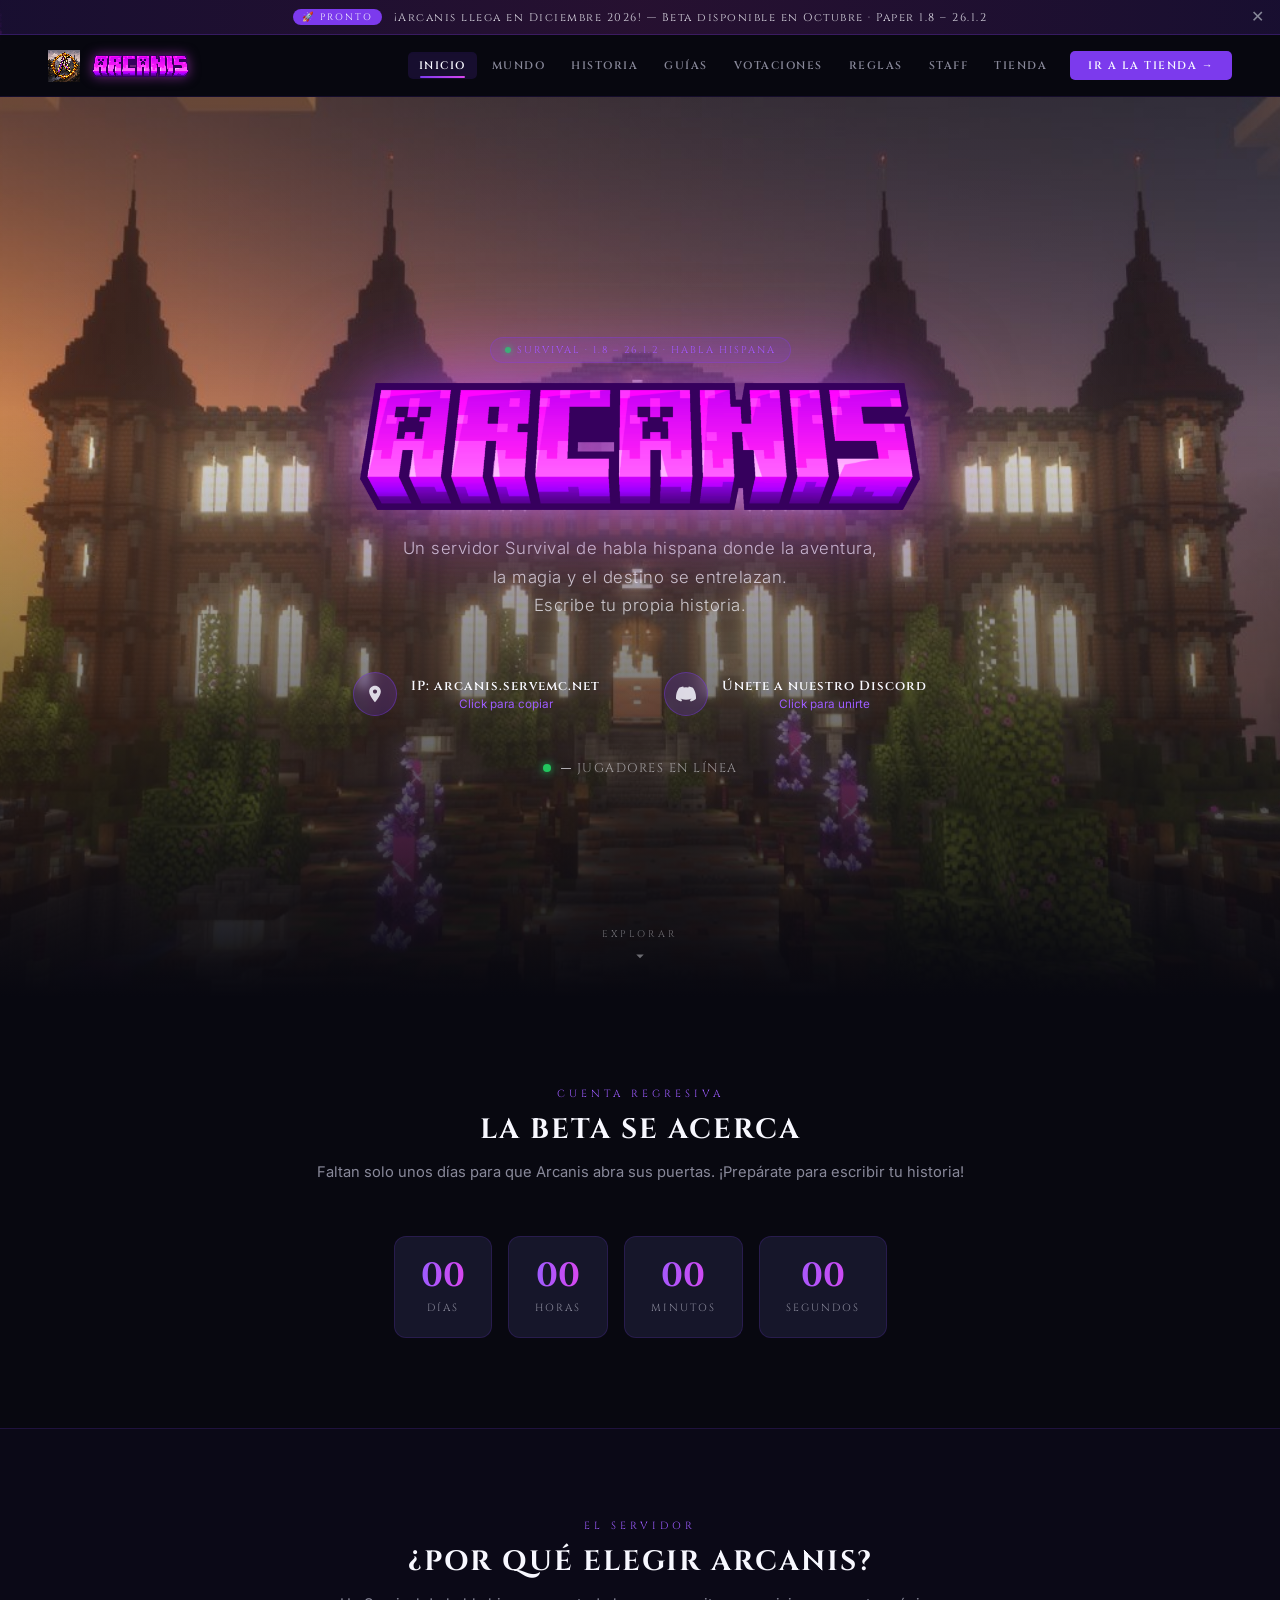
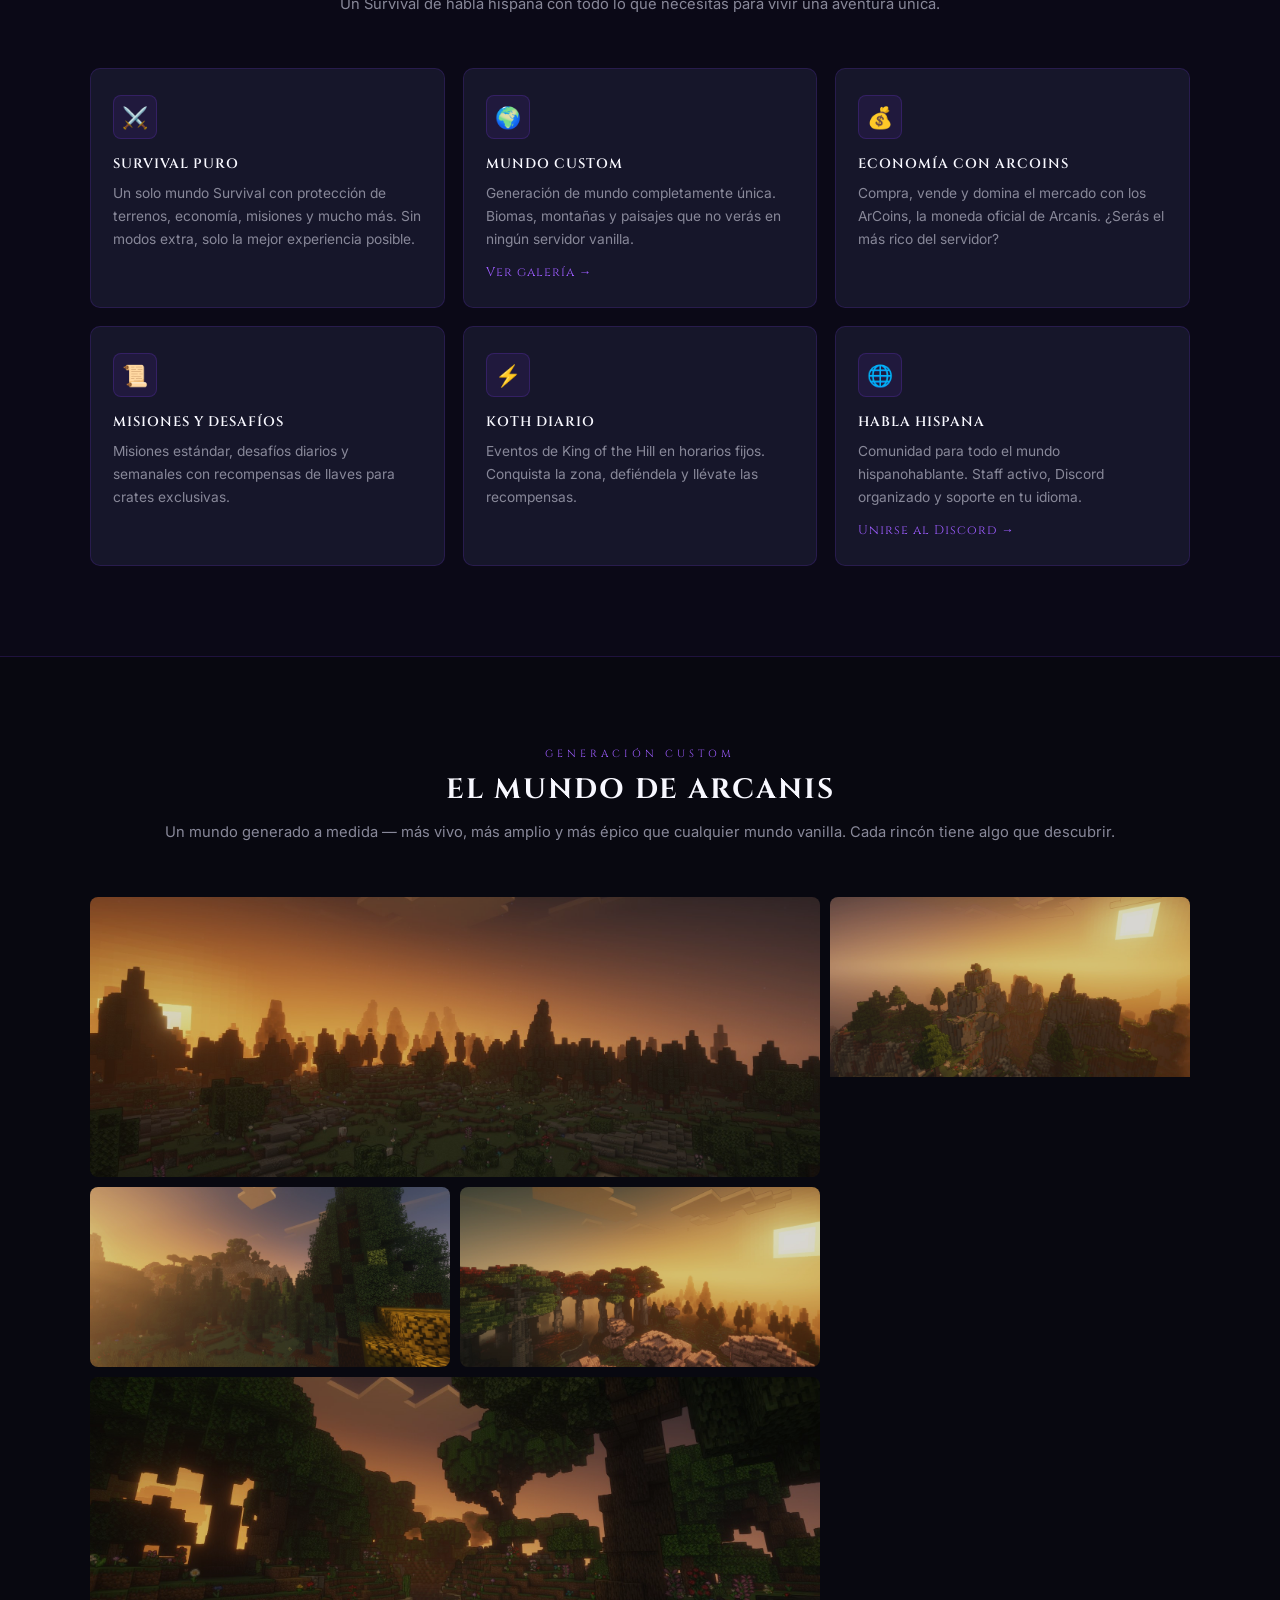
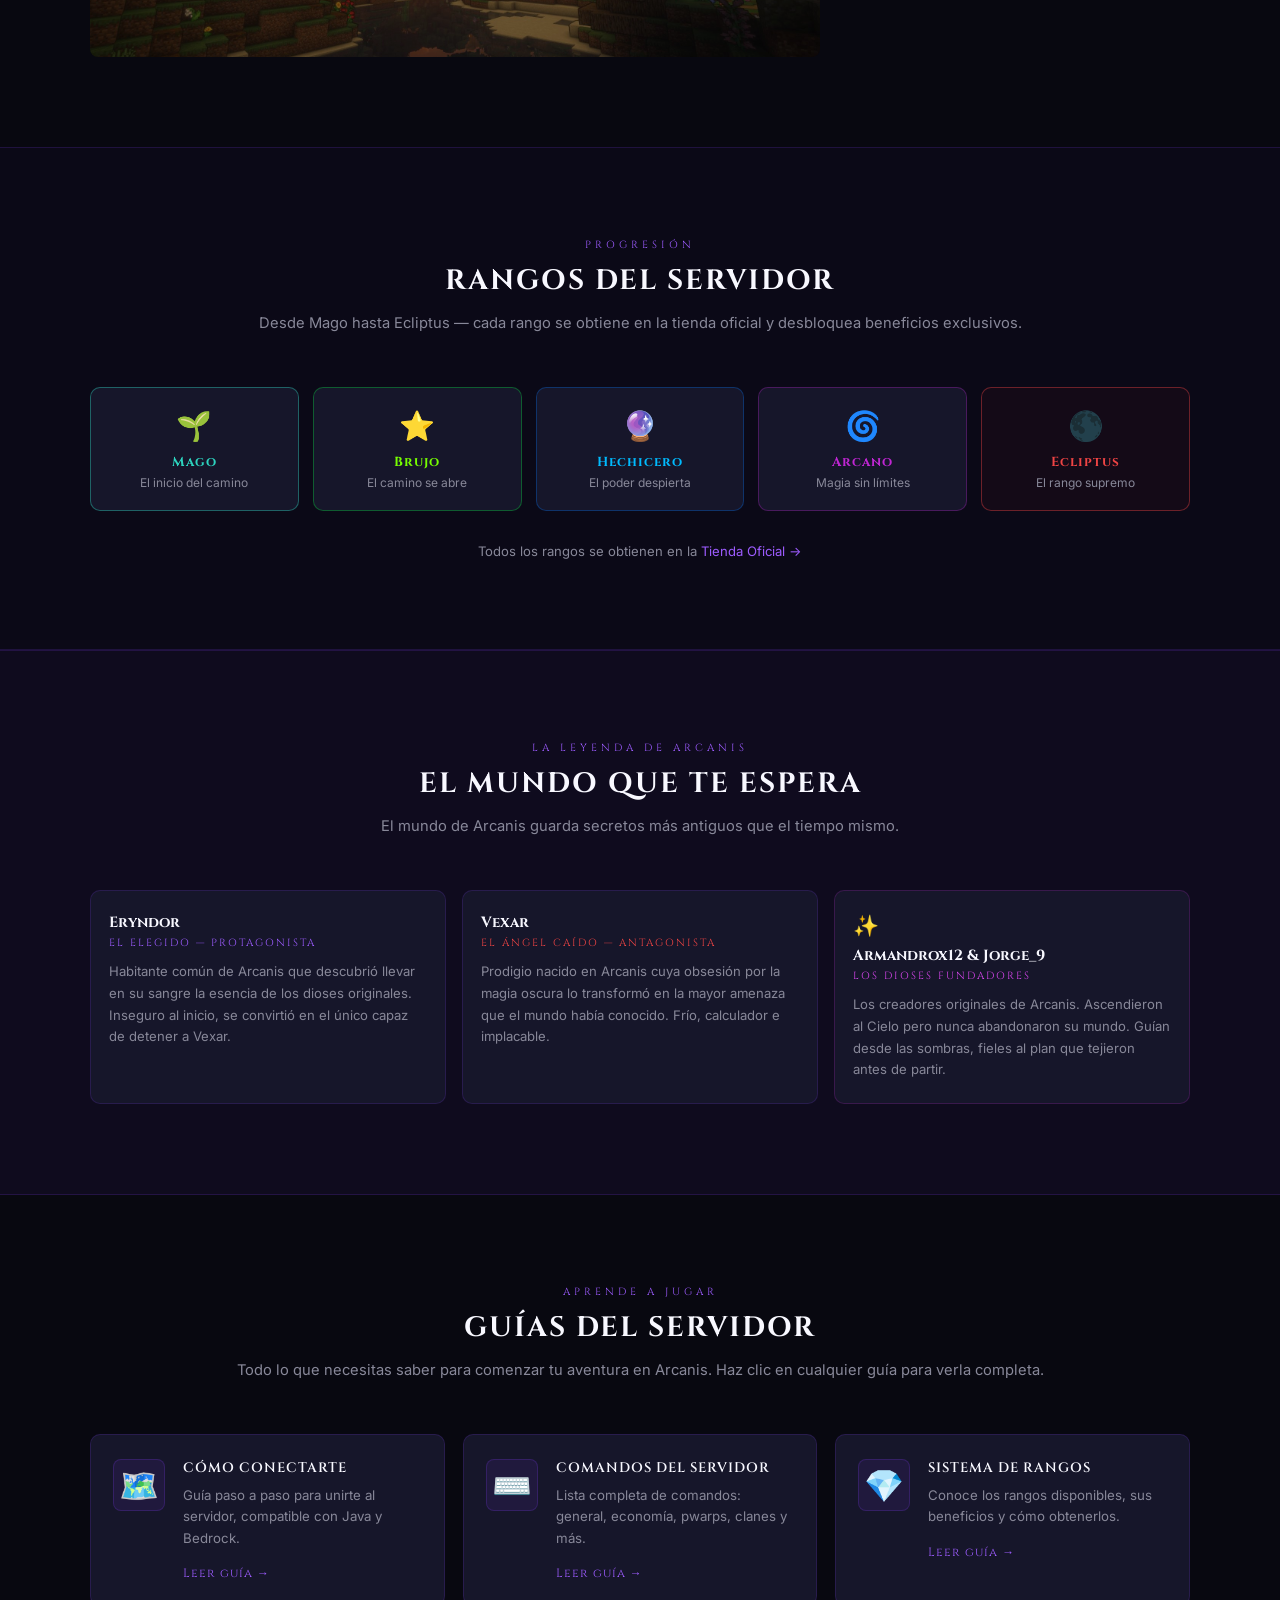
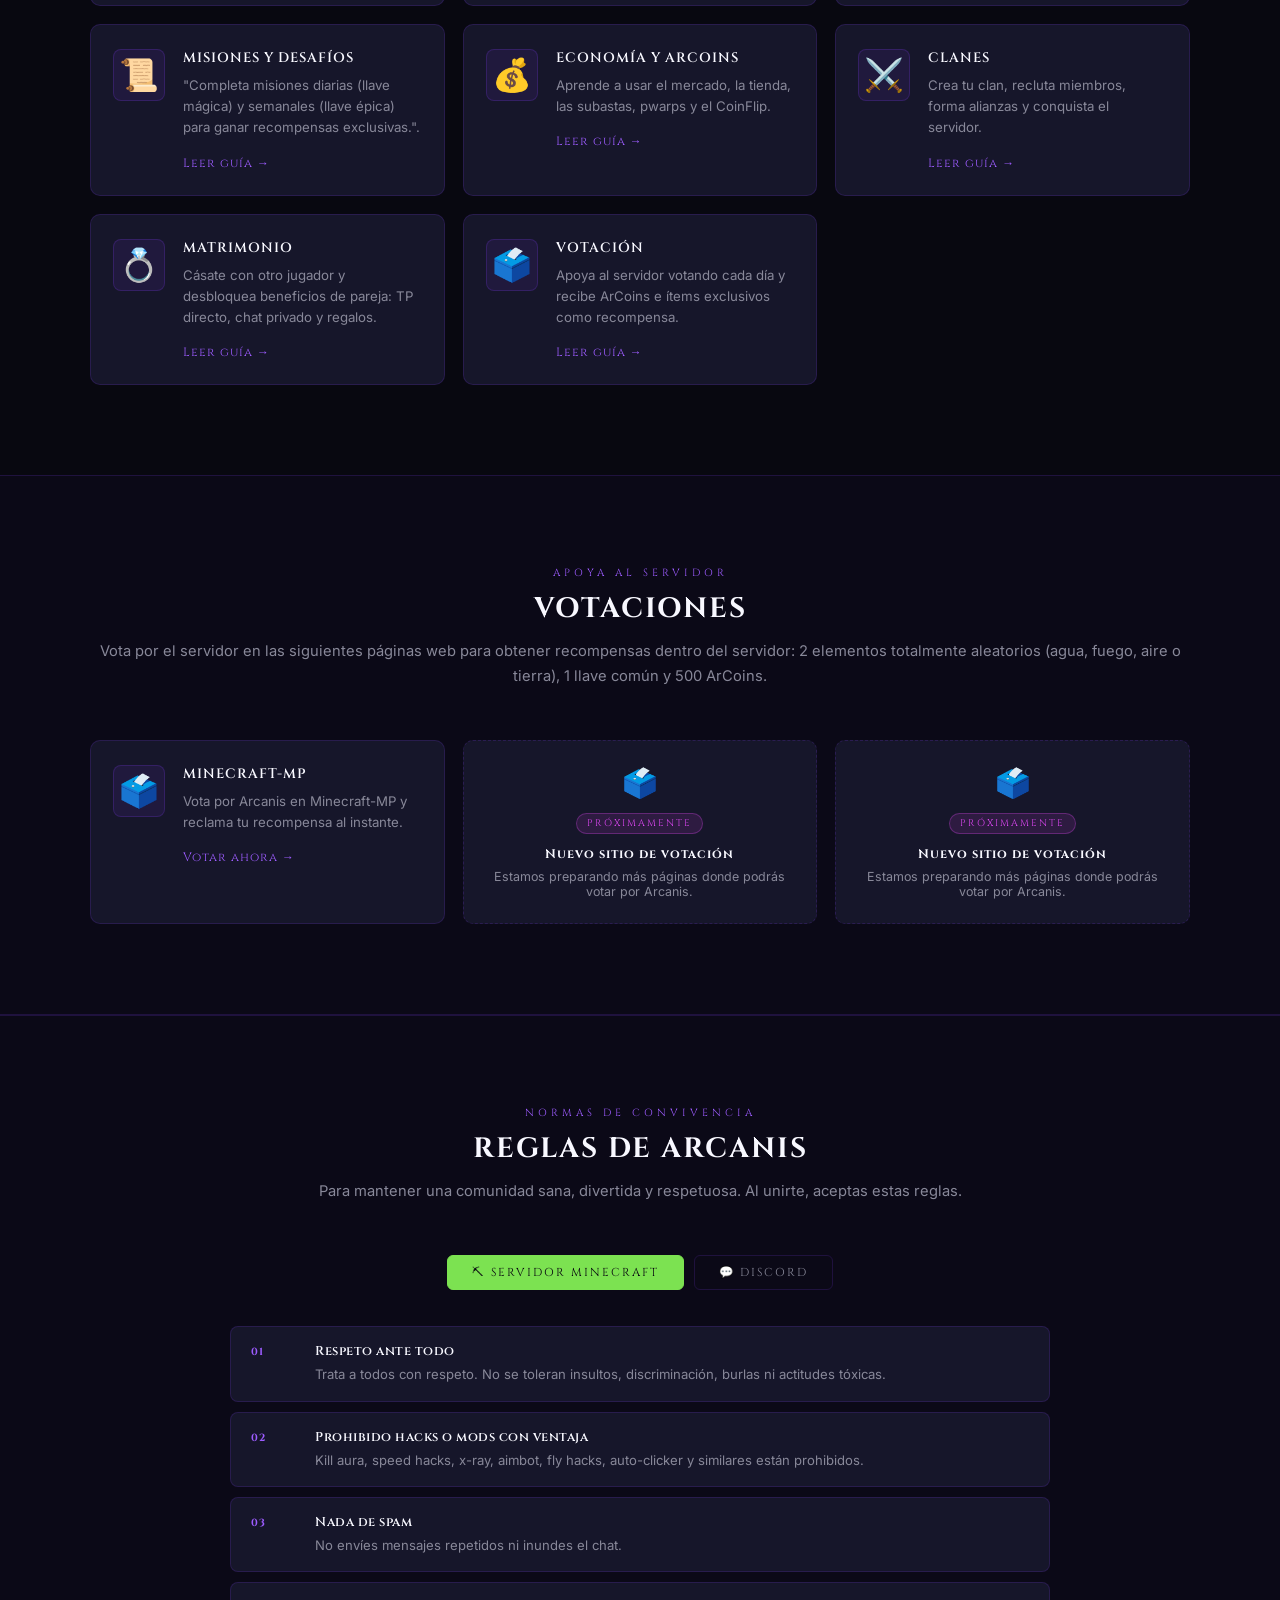
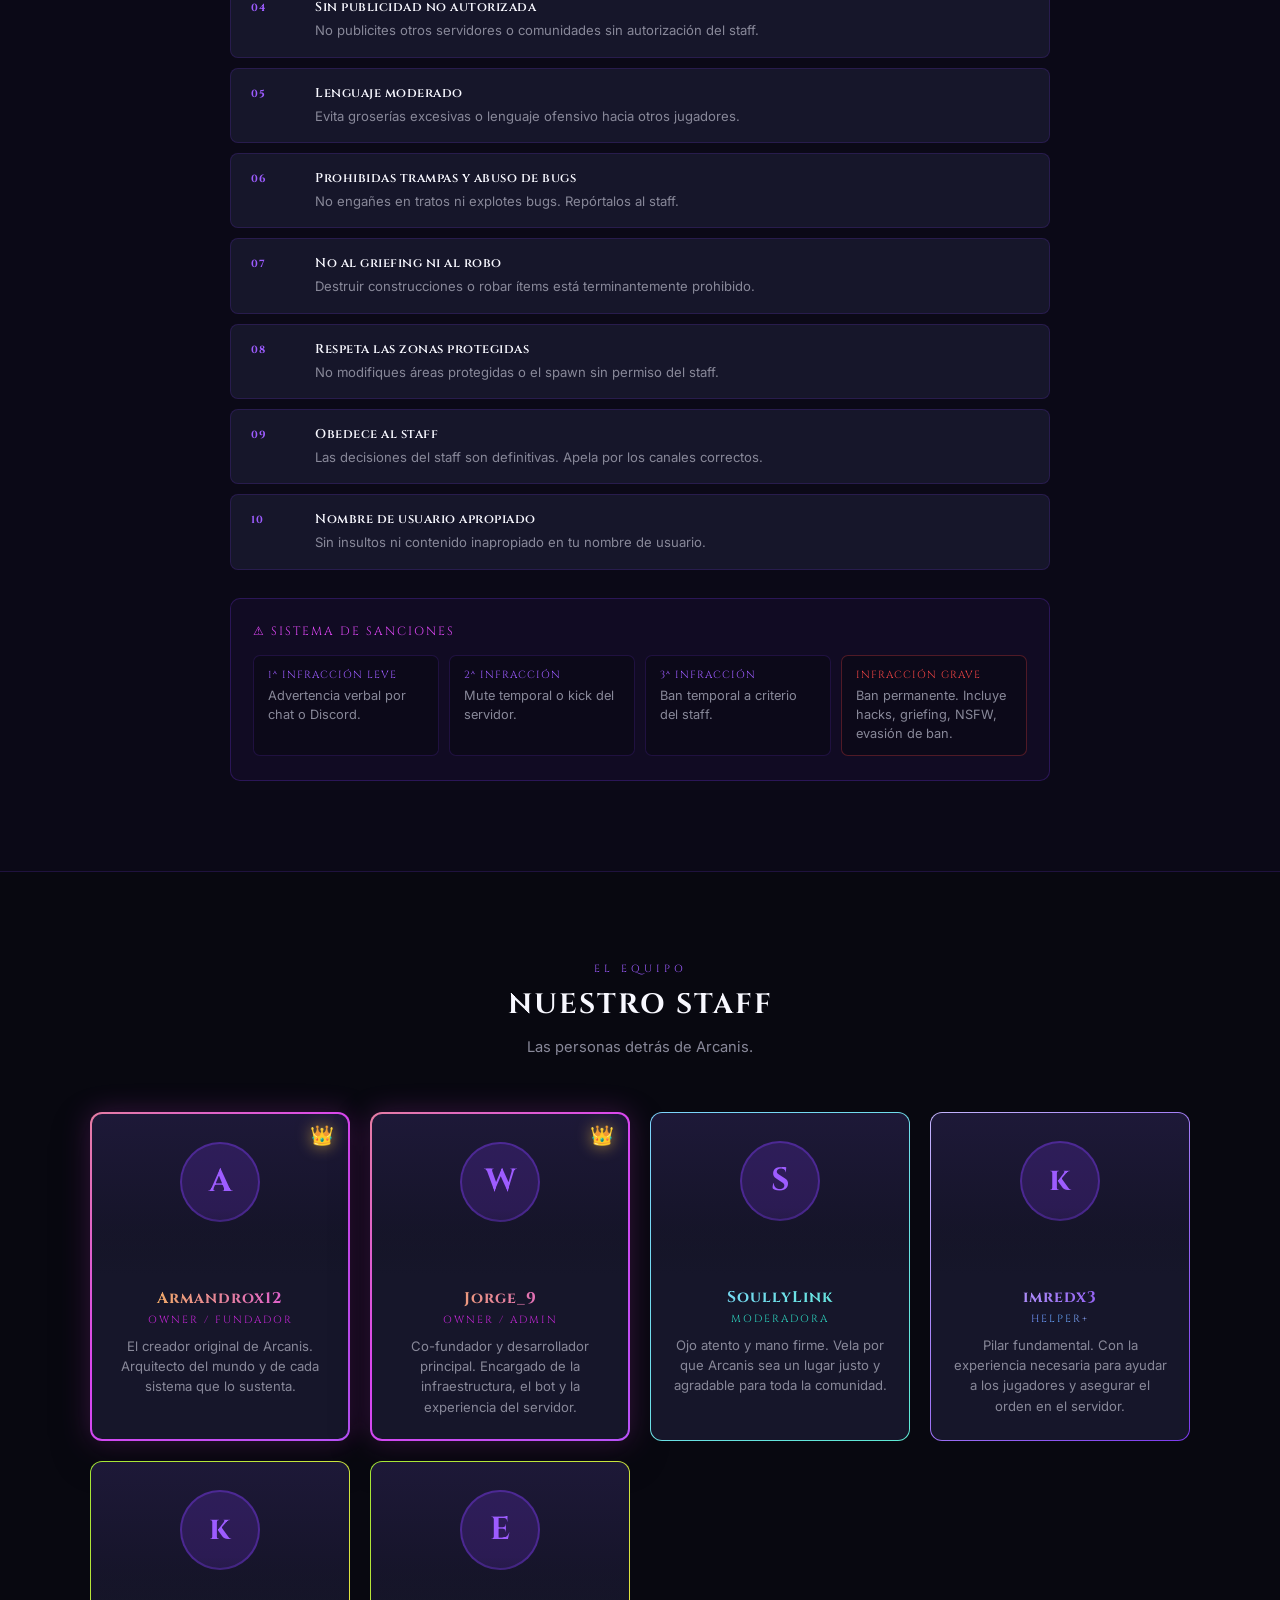
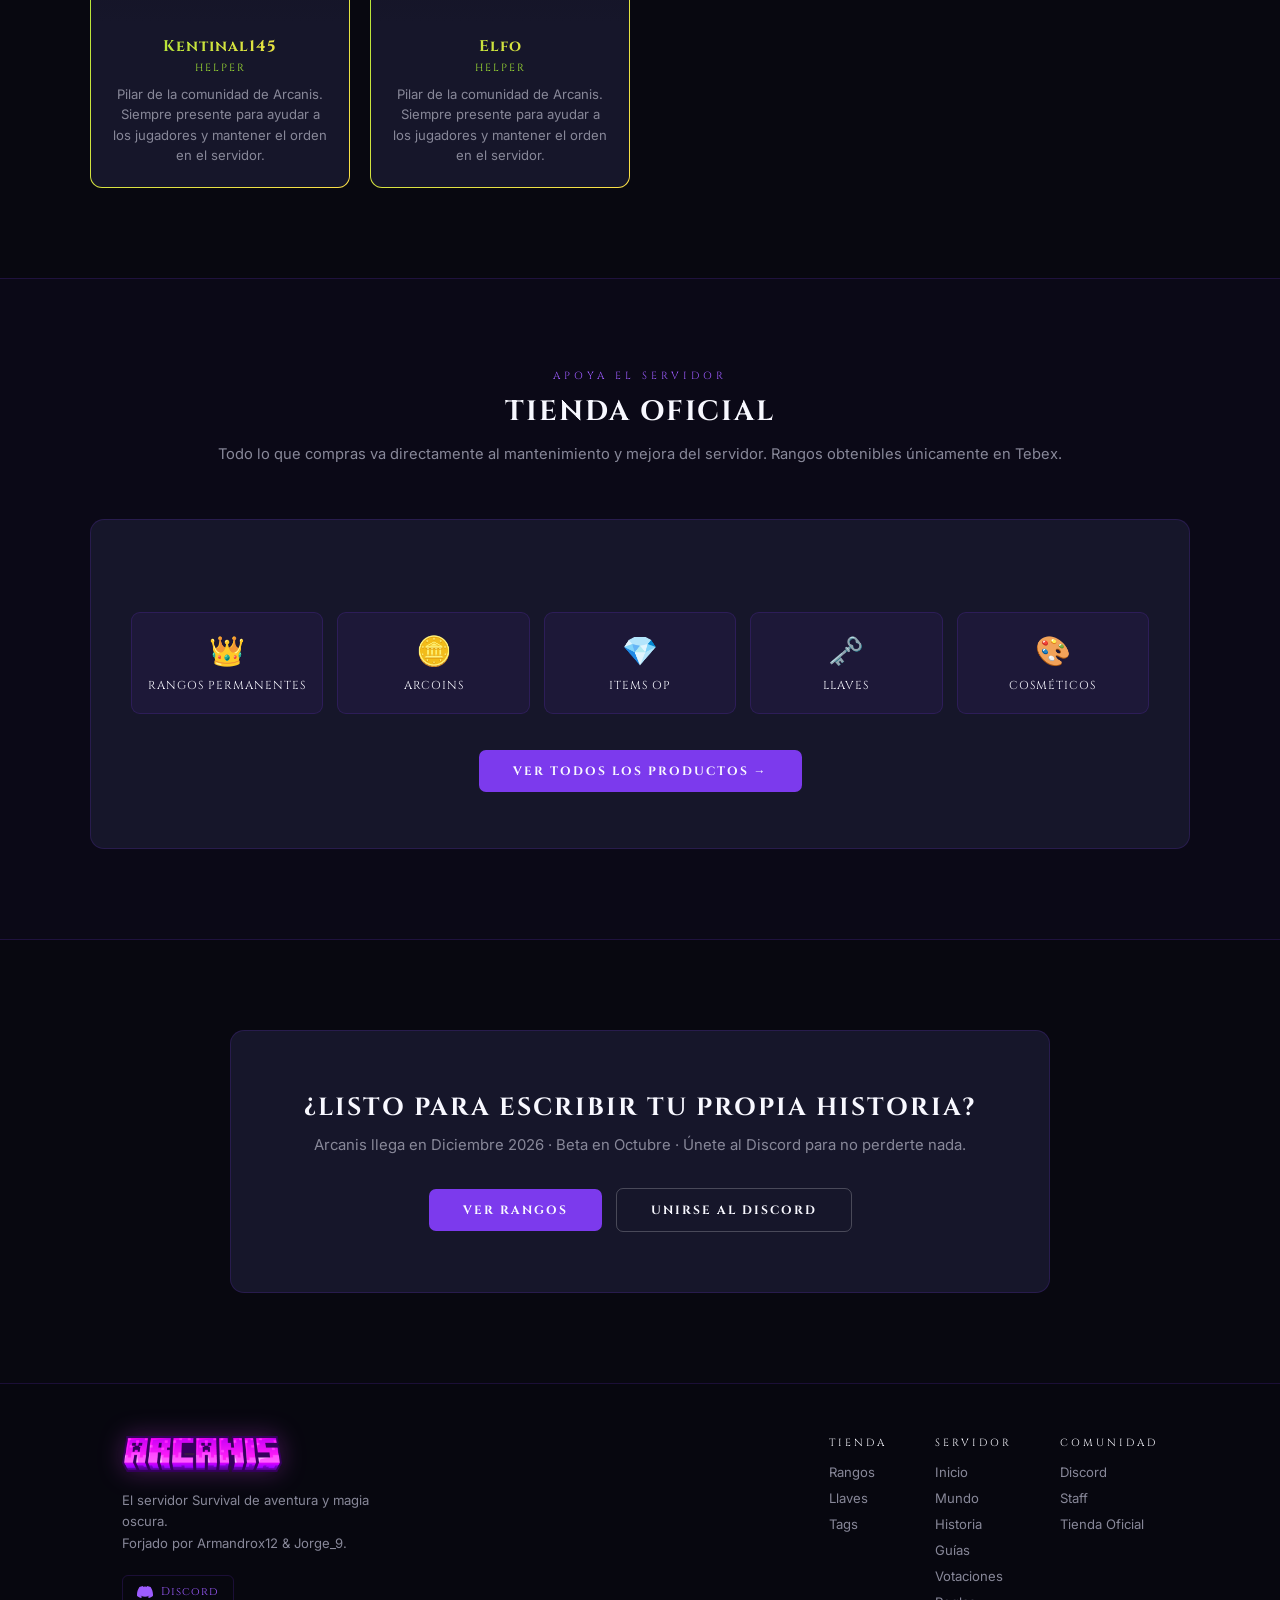
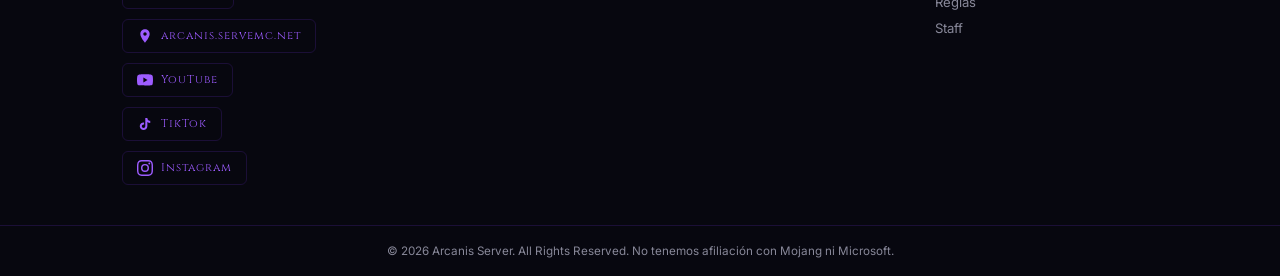
==== commit 30c54b76: "Add files via upload" ====
--- a/index.html
+++ b/index.html
@@ -807,10 +807,6 @@
                 <div class="staff-info"><div class="staff-name">SoullyLink</div><div class="staff-role role-mod">Moderadora</div><p class="staff-desc">Ojo atento y mano firme. Vela por que Arcanis sea un lugar justo y agradable para toda la comunidad.</p></div>
             </div>
             <div class="staff-card staff-rank staff-helperplus reveal reveal-delay-5">
-                <div class="skin-wrap"><img src="https://mc-heads.net/body/n4lvrxm" alt="n4lvrxm" width="180" height="432" loading="lazy" onerror="this.parentElement.innerHTML='<div class=\'skin-fallback\'>k</div>'"></div>
-                <div class="staff-info"><div class="staff-name">n4lvrxm</div><div class="staff-role role-helperplus">Helper+</div><p class="staff-desc">Pilar fundamental. Con la experiencia necesaria para ayudar a los jugadores y asegurar el orden en el servidor.</p></div>
-            </div>
-            <div class="staff-card staff-rank staff-helperplus reveal reveal-delay-5">
                 <div class="skin-wrap"><img src="https://mc-heads.net/body/imredx3" alt="imredx3" width="180" height="432" loading="lazy" onerror="this.parentElement.innerHTML='<div class=\'skin-fallback\'>k</div>'"></div>
                 <div class="staff-info"><div class="staff-name">imredx3</div><div class="staff-role role-helperplus">Helper+</div><p class="staff-desc">Pilar fundamental. Con la experiencia necesaria para ayudar a los jugadores y asegurar el orden en el servidor.</p></div>
             </div>
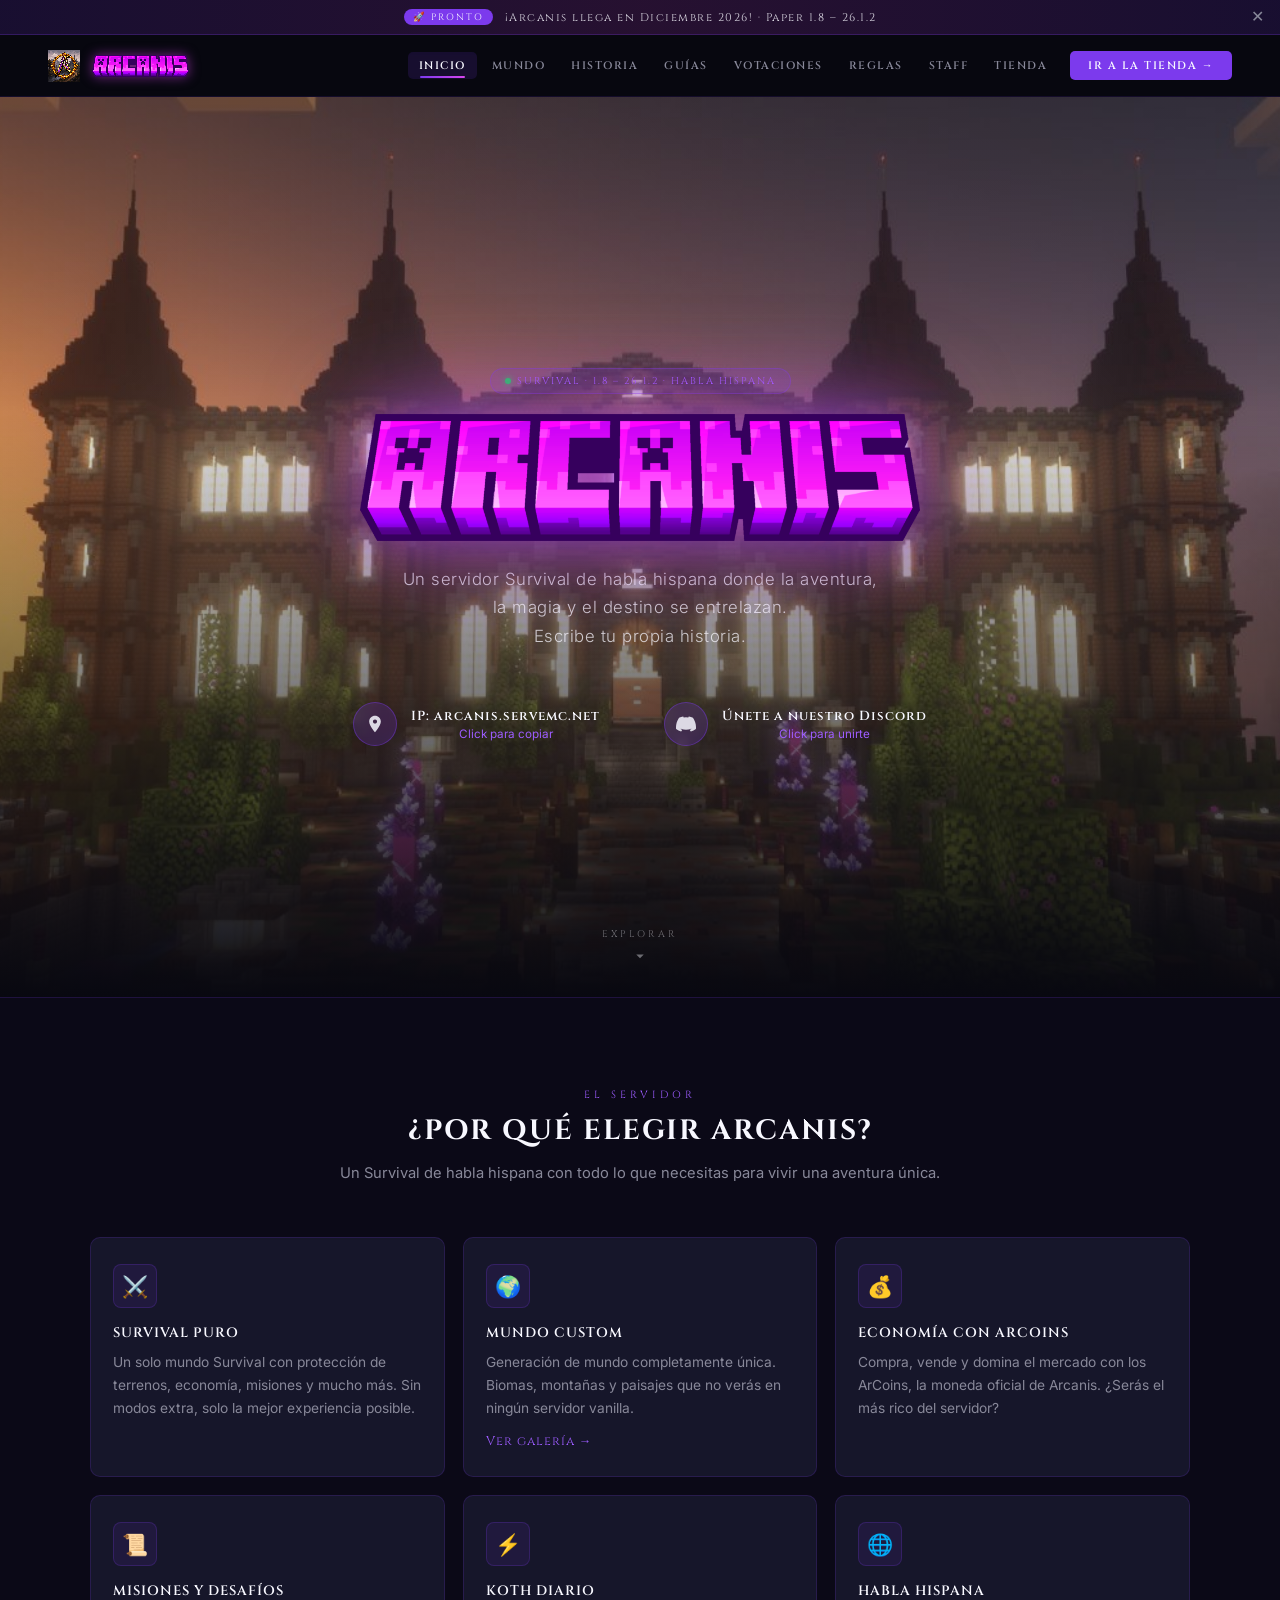
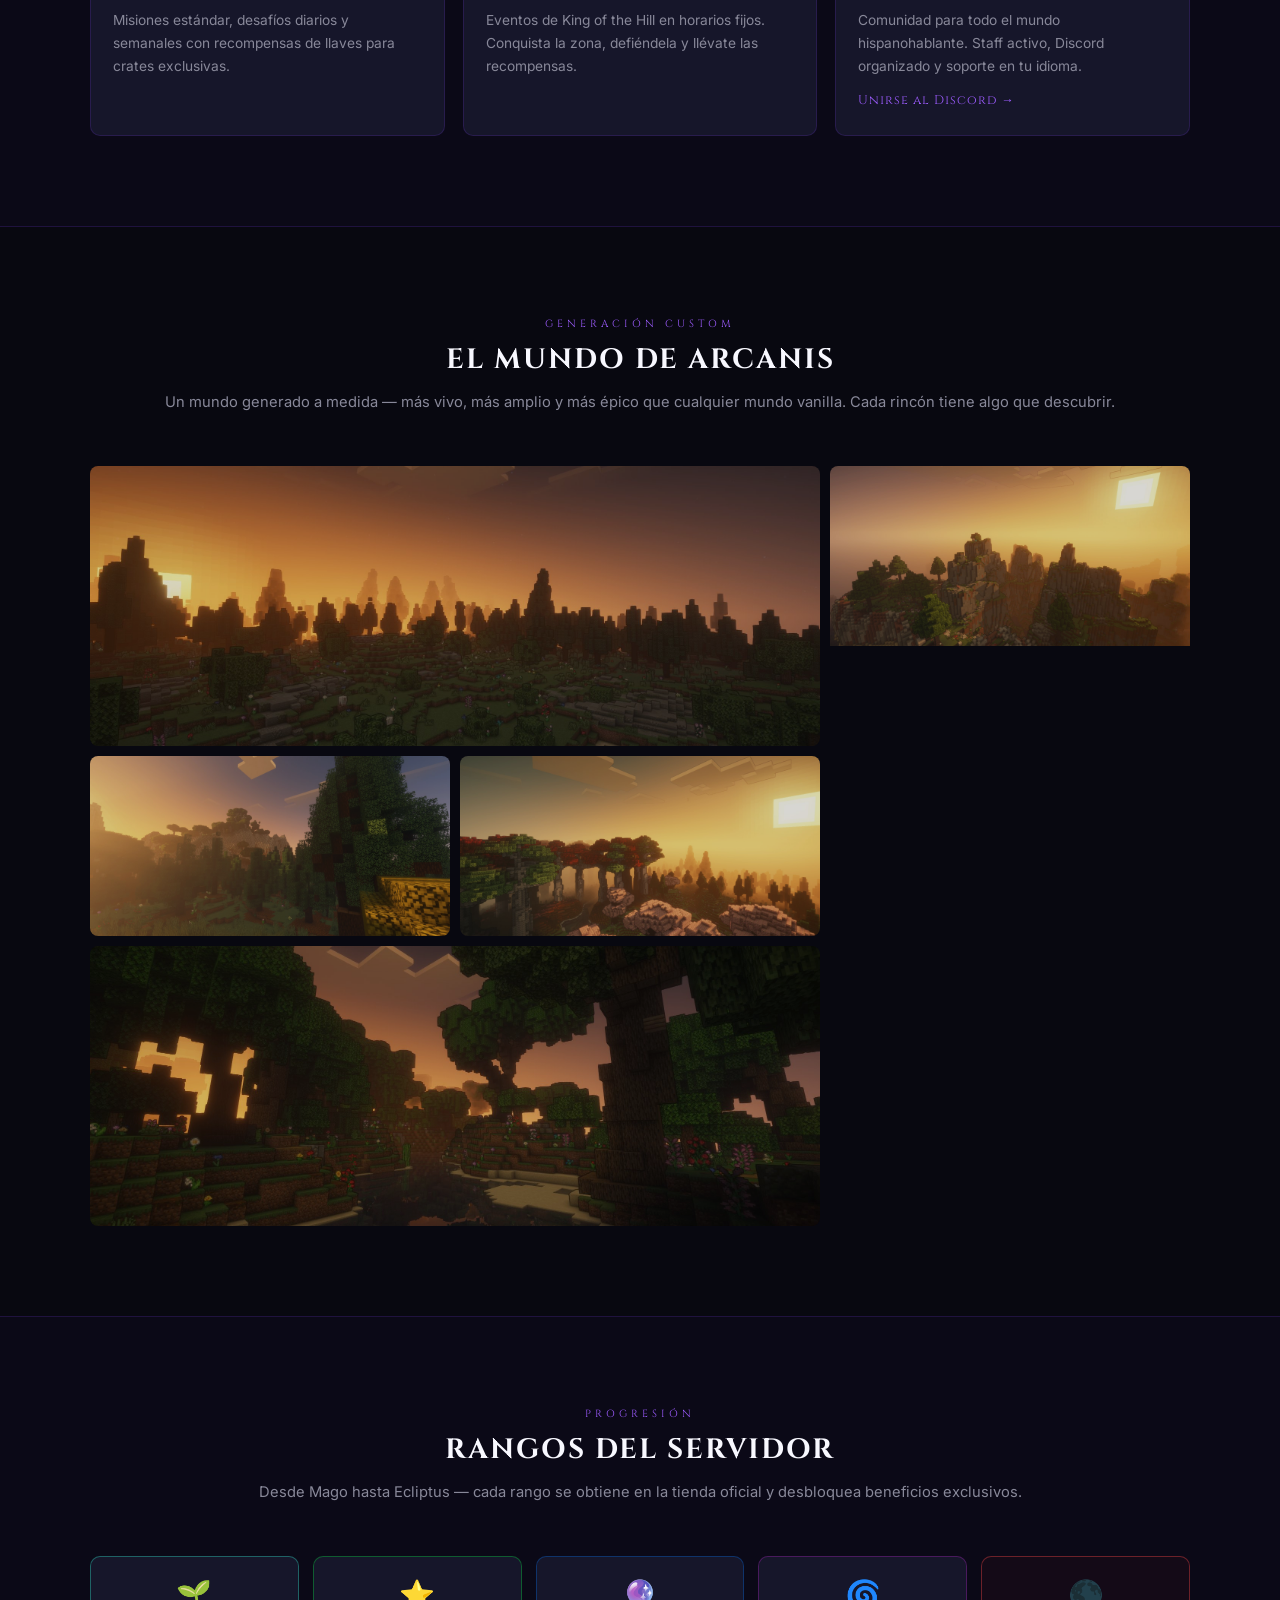
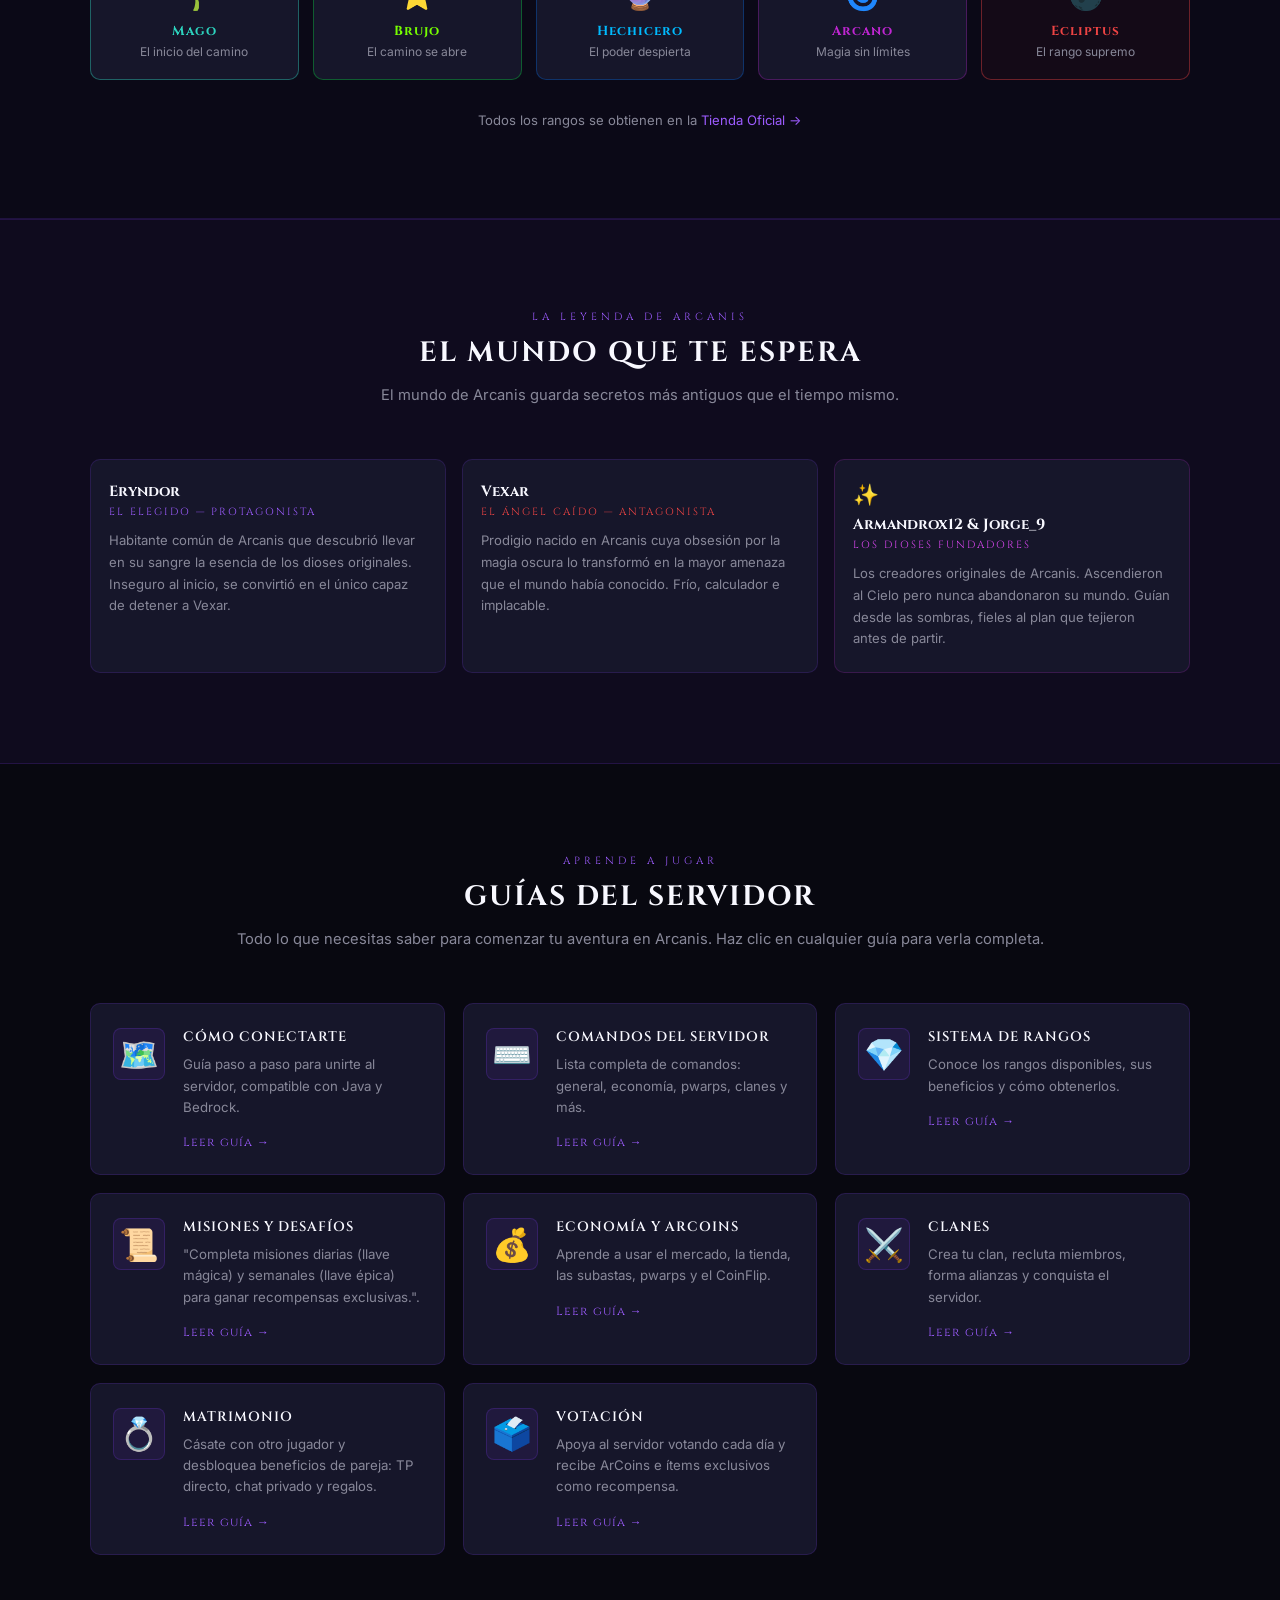
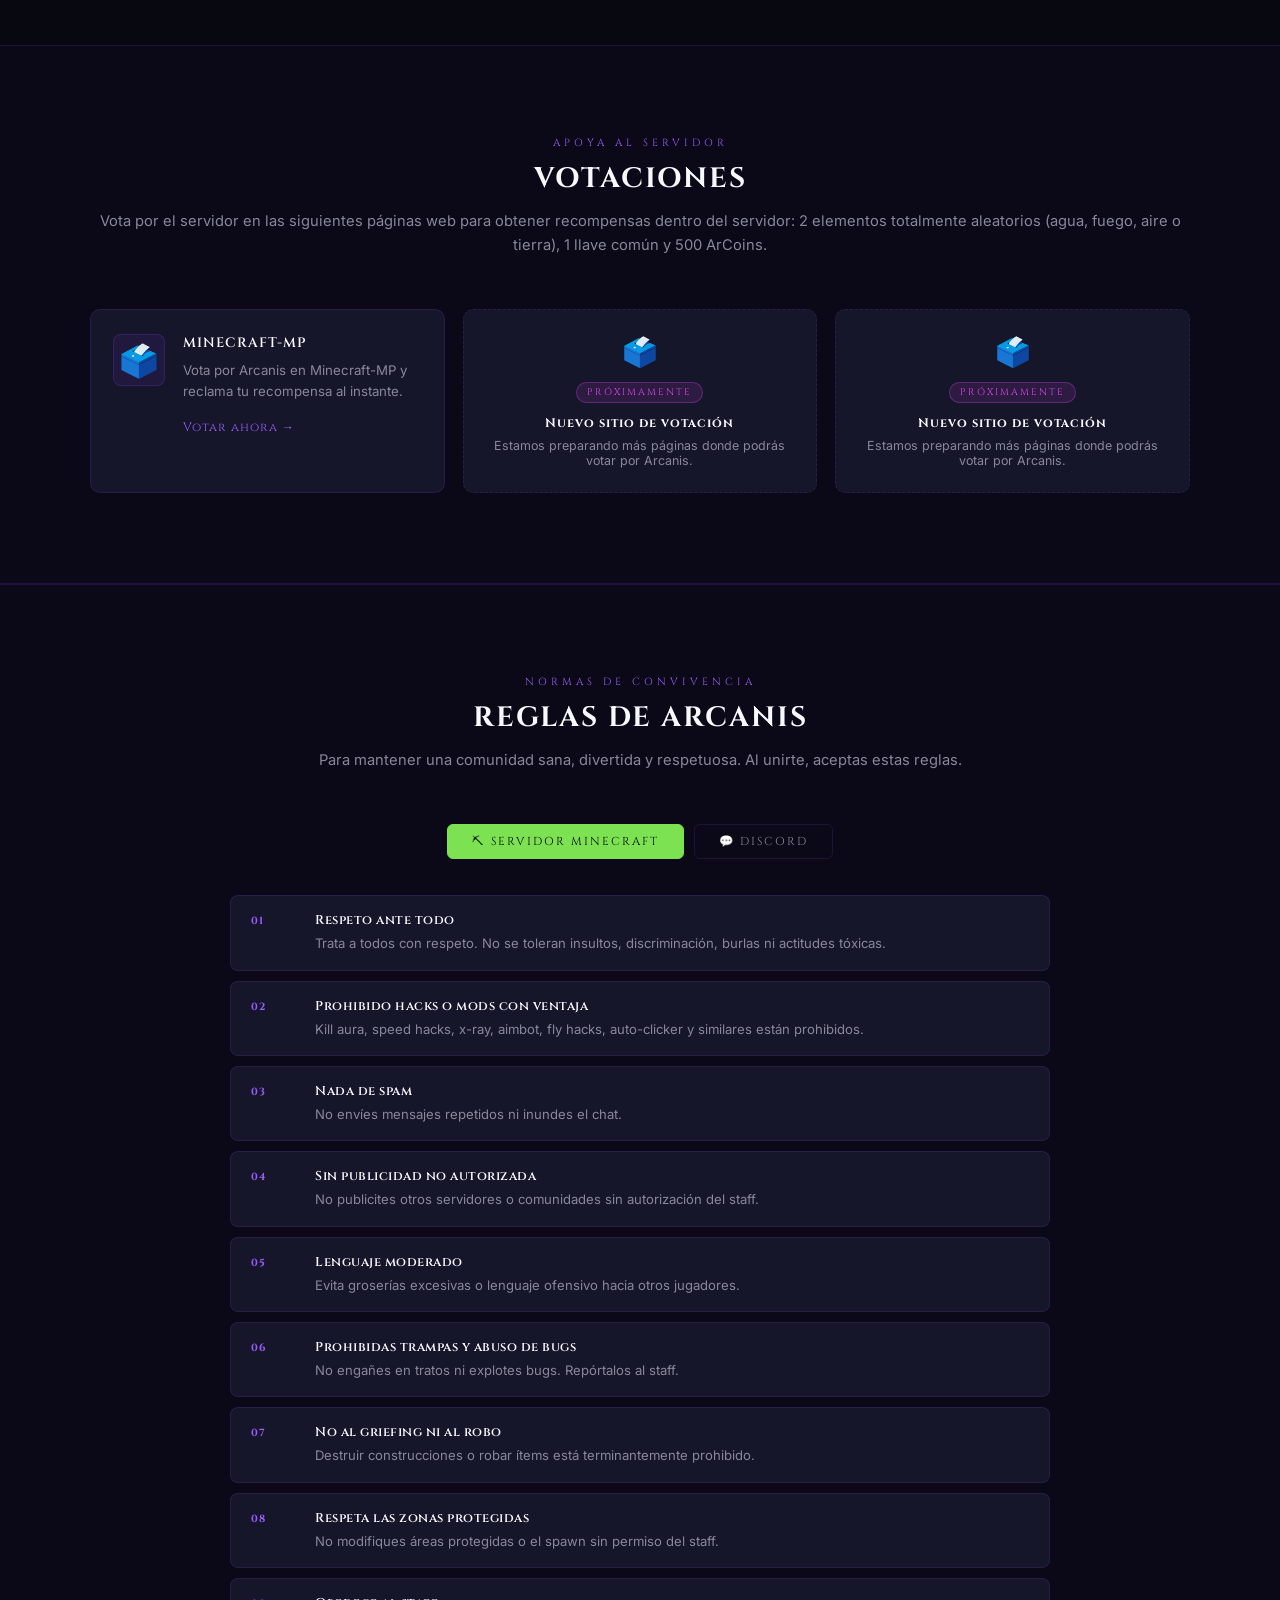
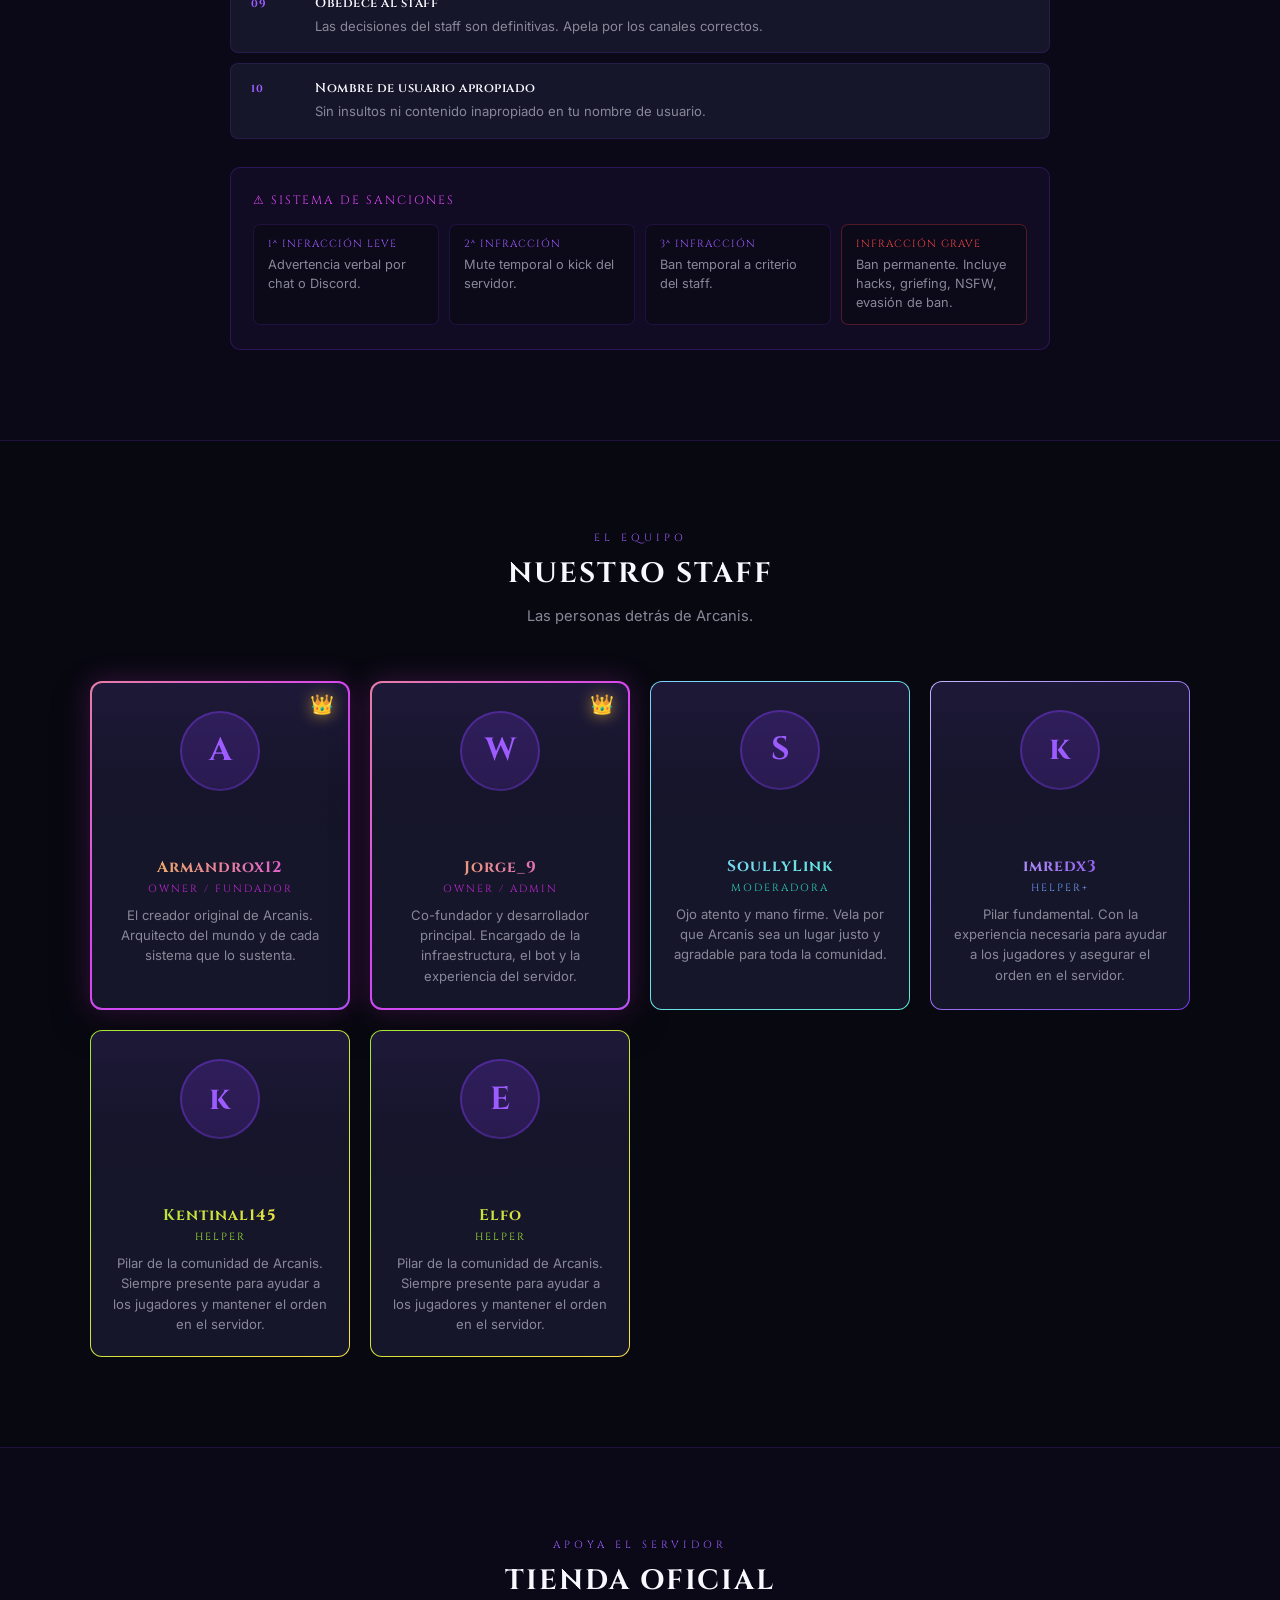
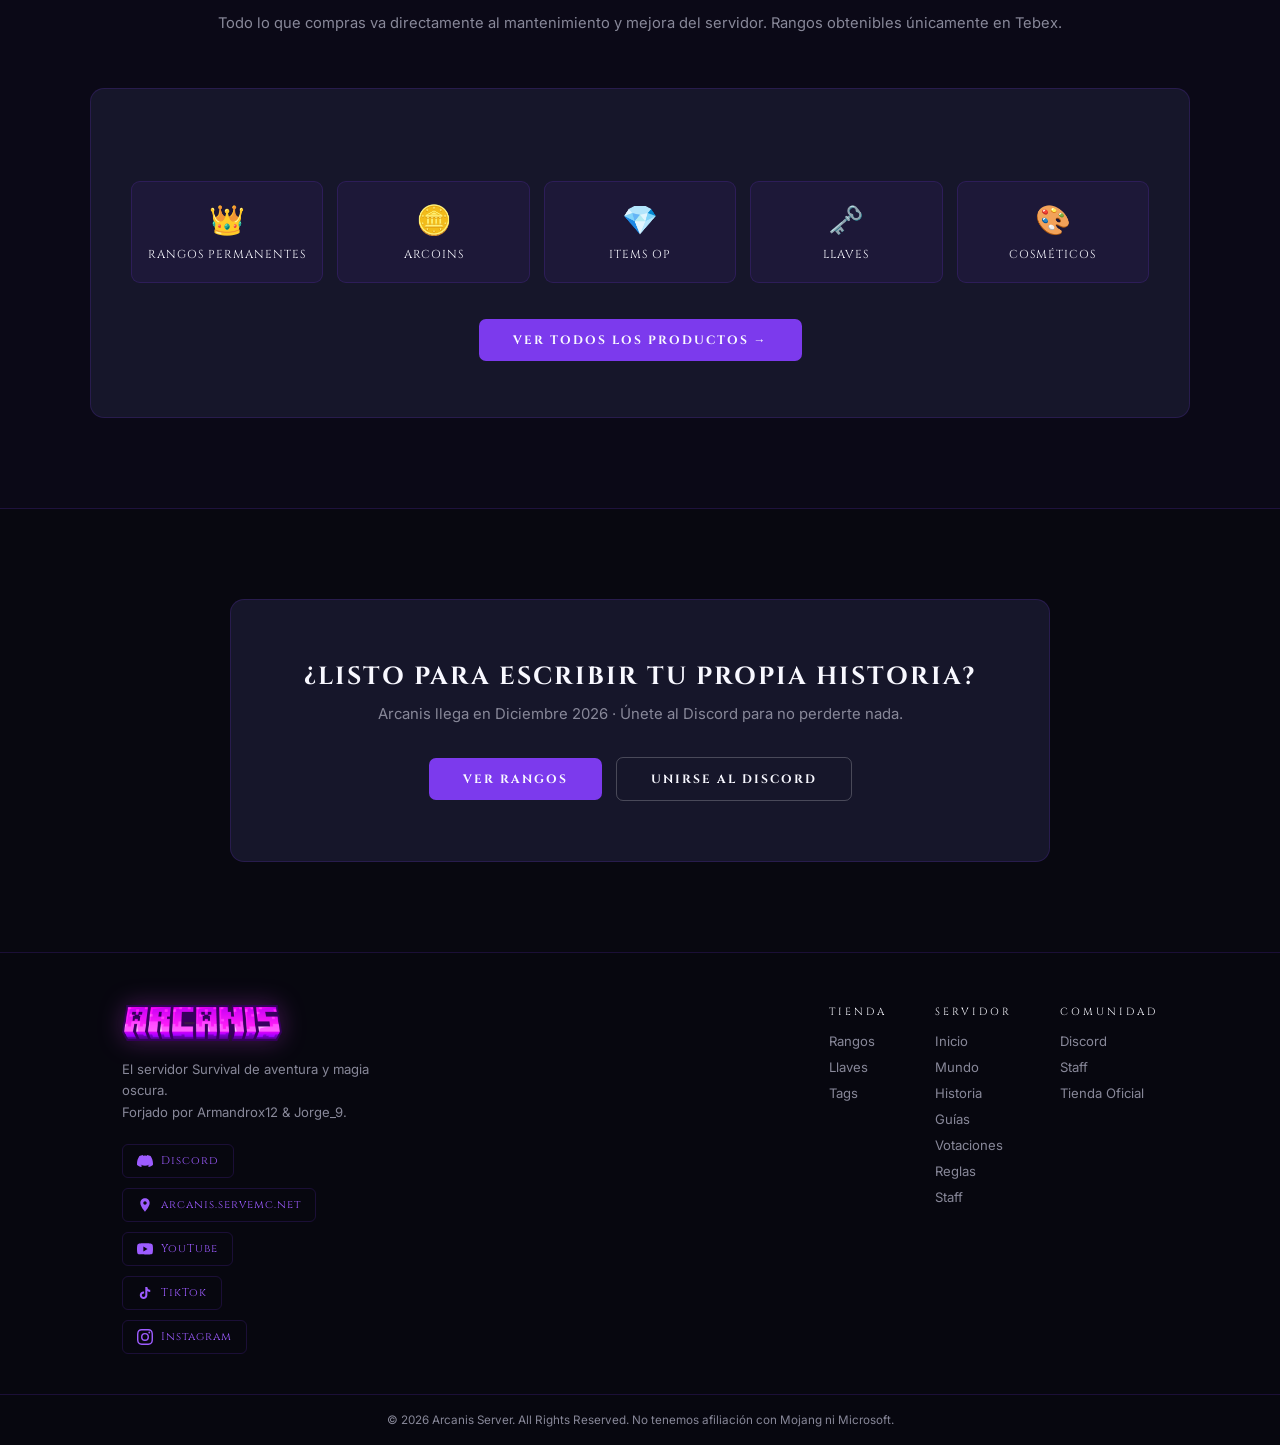
==== commit 2e4a8ffa: "Add files via upload" ====
--- a/index.html
+++ b/index.html
@@ -141,11 +141,6 @@
         .info-label { font-family: var(--cinzel); font-size: 0.82rem; font-weight: 600; color: var(--white); letter-spacing: 1px; }
         .info-sub { font-size: 0.73rem; color: var(--purple-light); margin-top: 2px; transition: color 0.2s; }
         .hero-info-item:hover .info-sub { color: var(--magenta); }
-
-        .player-count { margin-top: 44px; display: flex; align-items: center; gap: 10px; font-family: var(--cinzel); font-size: 0.78rem; letter-spacing: 1.5px; color: rgba(248,248,255,0.55); text-transform: uppercase; }
-        .player-dot { width: 8px; height: 8px; border-radius: 50%; background: #22c55e; box-shadow: 0 0 8px #22c55e; animation: pulse-dot 2s infinite; flex-shrink: 0; }
-        @keyframes pulse-dot { 0%,100%{opacity:1} 50%{opacity:0.3} }
-        #player-num { color: var(--white); font-weight: 700; }
 
         .scroll-hint { position: absolute; bottom: 32px; left: 50%; transform: translateX(-50%); z-index: 2; display: flex; flex-direction: column; align-items: center; gap: 6px; opacity: 0.4; animation: bounce 2.5s infinite; }
         .scroll-hint span { font-family: var(--cinzel); font-size: 0.6rem; letter-spacing: 3px; text-transform: uppercase; color: var(--white); }
@@ -256,12 +251,6 @@
         .sanction-desc { font-size: 0.8rem; color: var(--muted); line-height: 1.5; }
 
         /* CUENTA REGRESIVA */
-        .countdown-grid { display: flex; justify-content: center; gap: 16px; flex-wrap: wrap; }
-        .countdown-item { background: var(--card); border: 1px solid var(--border); border-radius: 12px; padding: 22px 26px; min-width: 90px; text-align: center; transition: border-color 0.25s, transform 0.2s; }
-        .countdown-item:hover { border-color: var(--border-hover); transform: translateY(-3px); }
-        .countdown-num { font-family: var(--cinzel); font-size: 2.1rem; font-weight: 700; background: linear-gradient(90deg, var(--purple-light), var(--magenta)); -webkit-background-clip: text; -webkit-text-fill-color: transparent; background-clip: text; line-height: 1; margin-bottom: 8px; }
-        .countdown-label { font-family: var(--cinzel); font-size: 0.65rem; letter-spacing: 2px; text-transform: uppercase; color: var(--muted); }
-        @media (max-width: 480px) { .countdown-item { padding: 16px 18px; min-width: 68px; } .countdown-num { font-size: 1.5rem; } }
 
         /* GUÍAS */
         .guide-cards-grid { display:grid; grid-template-columns:repeat(auto-fit,minmax(260px,1fr)); gap:18px; }
@@ -462,7 +451,7 @@
 <!-- BANNER -->
 <div id="news-banner">
     <span class="banner-badge">🚀 Pronto</span>
-    <span>¡Arcanis llega en Diciembre 2026! — Beta disponible en Octubre · Paper 1.8 – 26.1.2</span>
+    <span>¡Arcanis llega en Diciembre 2026! · Paper 1.8 – 26.1.2</span>
     <button class="banner-close" onclick="document.getElementById('news-banner').style.display='none'">✕</button>
 </div>
 
@@ -513,27 +502,8 @@
                 <div><div class="info-label">Únete a nuestro Discord</div><div class="info-sub">Click para unirte</div></div>
             </a>
         </div>
-        <div class="player-count">
-            <span class="player-dot"></span>
-            <span><span id="player-num">—</span> jugadores en línea</span>
-        </div>
     </div>
     <div class="scroll-hint"><span>Explorar</span><svg viewBox="0 0 24 24"><path d="M7 10l5 5 5-5z"/></svg></div>
-</section>
-
-<!-- BLOQUE: CUENTA REGRESIVA -->
-<section class="block" id="beta">
-    <div class="block-inner narrow">
-        <p class="eyebrow reveal">Cuenta regresiva</p>
-        <h2 class="block-title reveal">La Beta se acerca</h2>
-        <p class="block-sub reveal">Faltan solo unos días para que Arcanis abra sus puertas. ¡Prepárate para escribir tu historia!</p>
-        <div class="countdown-grid reveal">
-            <div class="countdown-item"><div class="countdown-num" id="cd-days">00</div><div class="countdown-label">Días</div></div>
-            <div class="countdown-item"><div class="countdown-num" id="cd-hours">00</div><div class="countdown-label">Horas</div></div>
-            <div class="countdown-item"><div class="countdown-num" id="cd-mins">00</div><div class="countdown-label">Minutos</div></div>
-            <div class="countdown-item"><div class="countdown-num" id="cd-secs">00</div><div class="countdown-label">Segundos</div></div>
-        </div>
-    </div>
 </section>
 
 <!-- BLOQUE: ¿POR QUÉ ARCANIS? -->
@@ -846,7 +816,7 @@
     <div class="block-inner narrow">
         <div class="cta-box reveal">
             <p class="cta-title">¿Listo para escribir tu propia historia?</p>
-            <p class="cta-sub">Arcanis llega en Diciembre 2026 · Beta en Octubre · Únete al Discord para no perderte nada.</p>
+            <p class="cta-sub">Arcanis llega en Diciembre 2026 · Únete al Discord para no perderte nada.</p>
             <div class="cta-buttons">
                 <a class="btn-primary" href="https://arcanis-server-store.tebex.io" target="_blank">Ver Rangos</a>
                 <a class="btn-secondary" href="https://discord.gg/GycJsW5w7H" target="_blank">Unirse al Discord</a>
@@ -1024,58 +994,6 @@
     }).catch(()=>alert('IP: arcanis.servemc.net | Puerto: 24598'));
 }
 
-/* CONTADOR ANIMADO DE JUGADORES */
-function animateCount(target){
-    const el=document.getElementById('player-num');
-    let current=0;
-    const step=Math.ceil(target/30)||1;
-    const iv=setInterval(()=>{
-        current=Math.min(current+step,target);
-        el.textContent=current;
-        if(current>=target) clearInterval(iv);
-    },40);
-}
-
-async function fetchPlayers(){
-    try{
-        const r=await fetch('https://api.mcsrvstat.us/3/arcanis.servemc.net:24598');
-        const d=await r.json();
-        animateCount((d&&d.online&&d.players)?d.players.online:0);
-    }catch{ document.getElementById('player-num').textContent='—'; }
-}
-fetchPlayers();
-setInterval(fetchPlayers,60000);
-
-/* CUENTA REGRESIVA — Beta: 2 de octubre de 2026, 00:00 */
-(function(){
-    const targetDate = new Date(2026, 9, 2, 0, 0, 0).getTime();
-    const elDays = document.getElementById('cd-days');
-    const elHours = document.getElementById('cd-hours');
-    const elMins = document.getElementById('cd-mins');
-    const elSecs = document.getElementById('cd-secs');
-    if(!elDays) return;
-    function pad(n){ return String(n).padStart(2,'0'); }
-    function update(){
-        let diff = targetDate - Date.now();
-        if(diff <= 0){
-            elDays.textContent='00'; elHours.textContent='00'; elMins.textContent='00'; elSecs.textContent='00';
-            return;
-        }
-        const days = Math.floor(diff / 86400000);
-        diff -= days * 86400000;
-        const hours = Math.floor(diff / 3600000);
-        diff -= hours * 3600000;
-        const mins = Math.floor(diff / 60000);
-        diff -= mins * 60000;
-        const secs = Math.floor(diff / 1000);
-        elDays.textContent = pad(days);
-        elHours.textContent = pad(hours);
-        elMins.textContent = pad(mins);
-        elSecs.textContent = pad(secs);
-    }
-    update();
-    setInterval(update, 1000);
-})();
 </script>
 </body>
 </html>
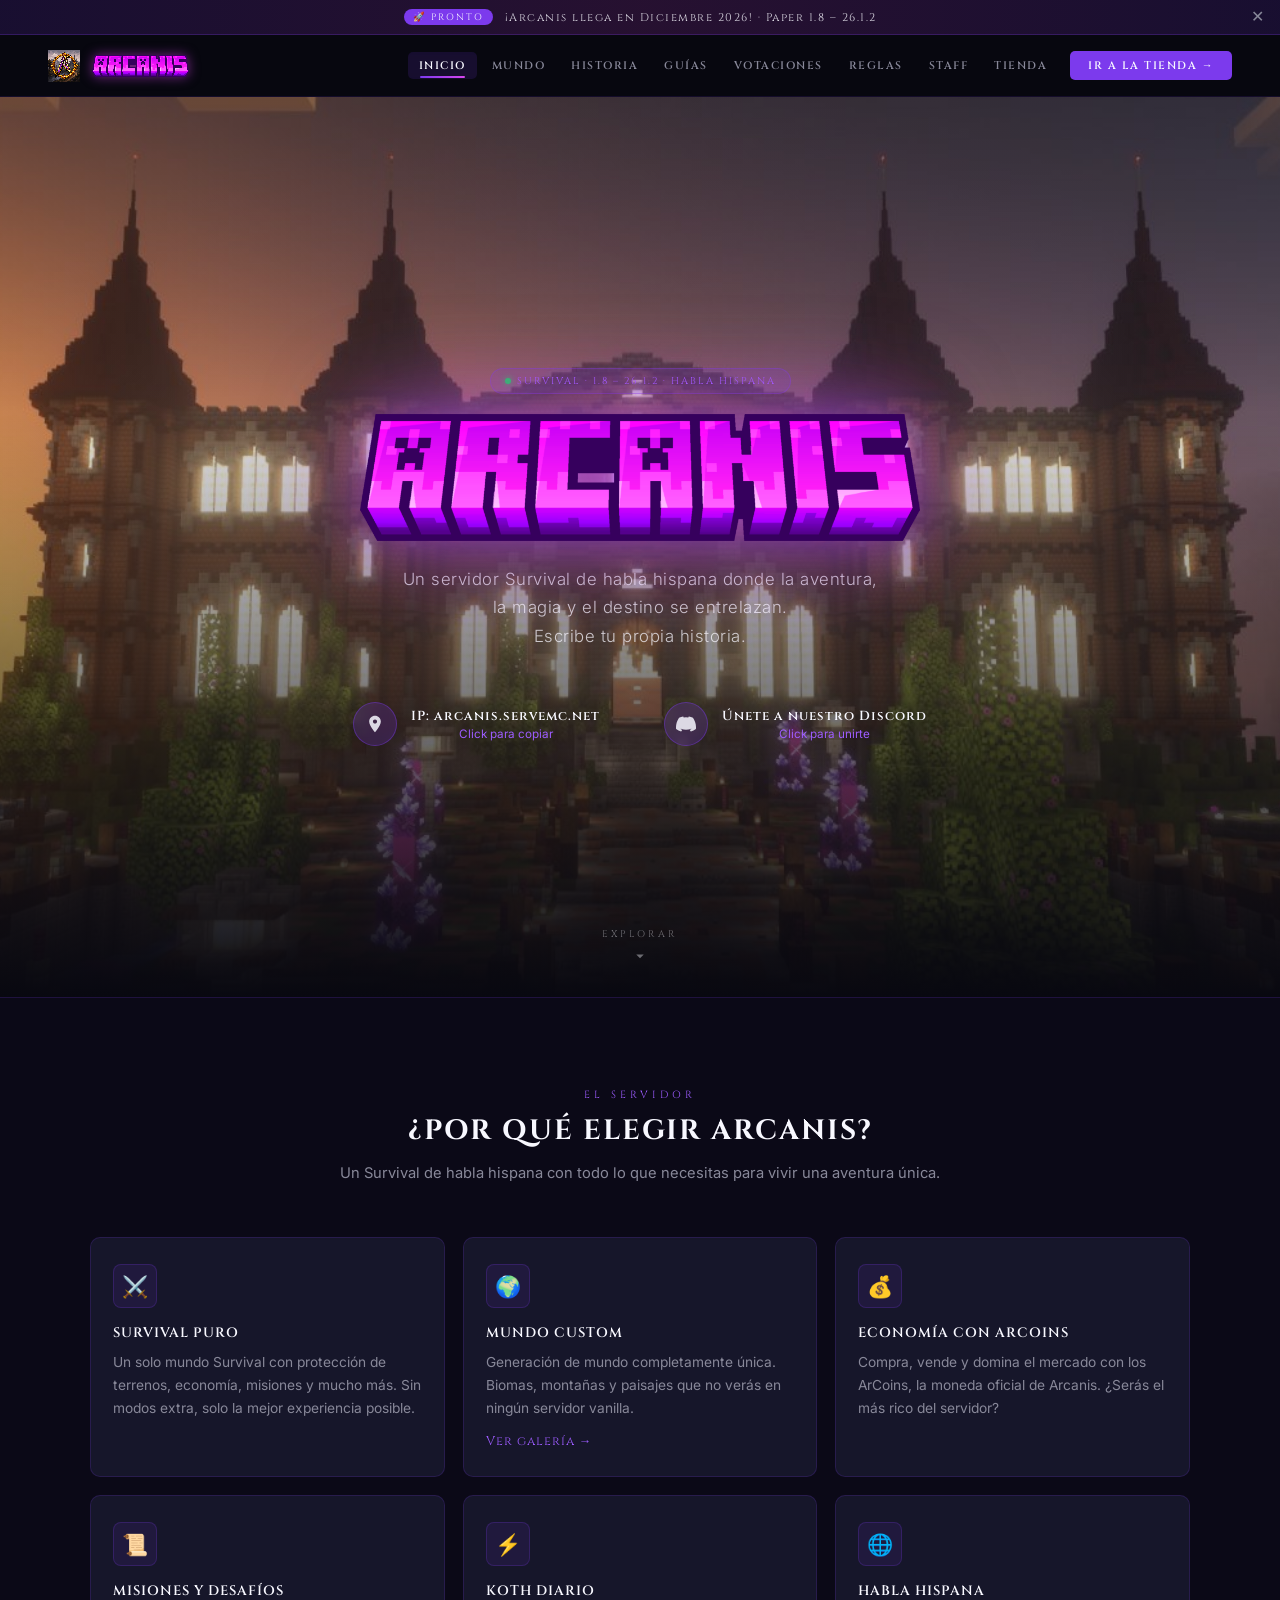
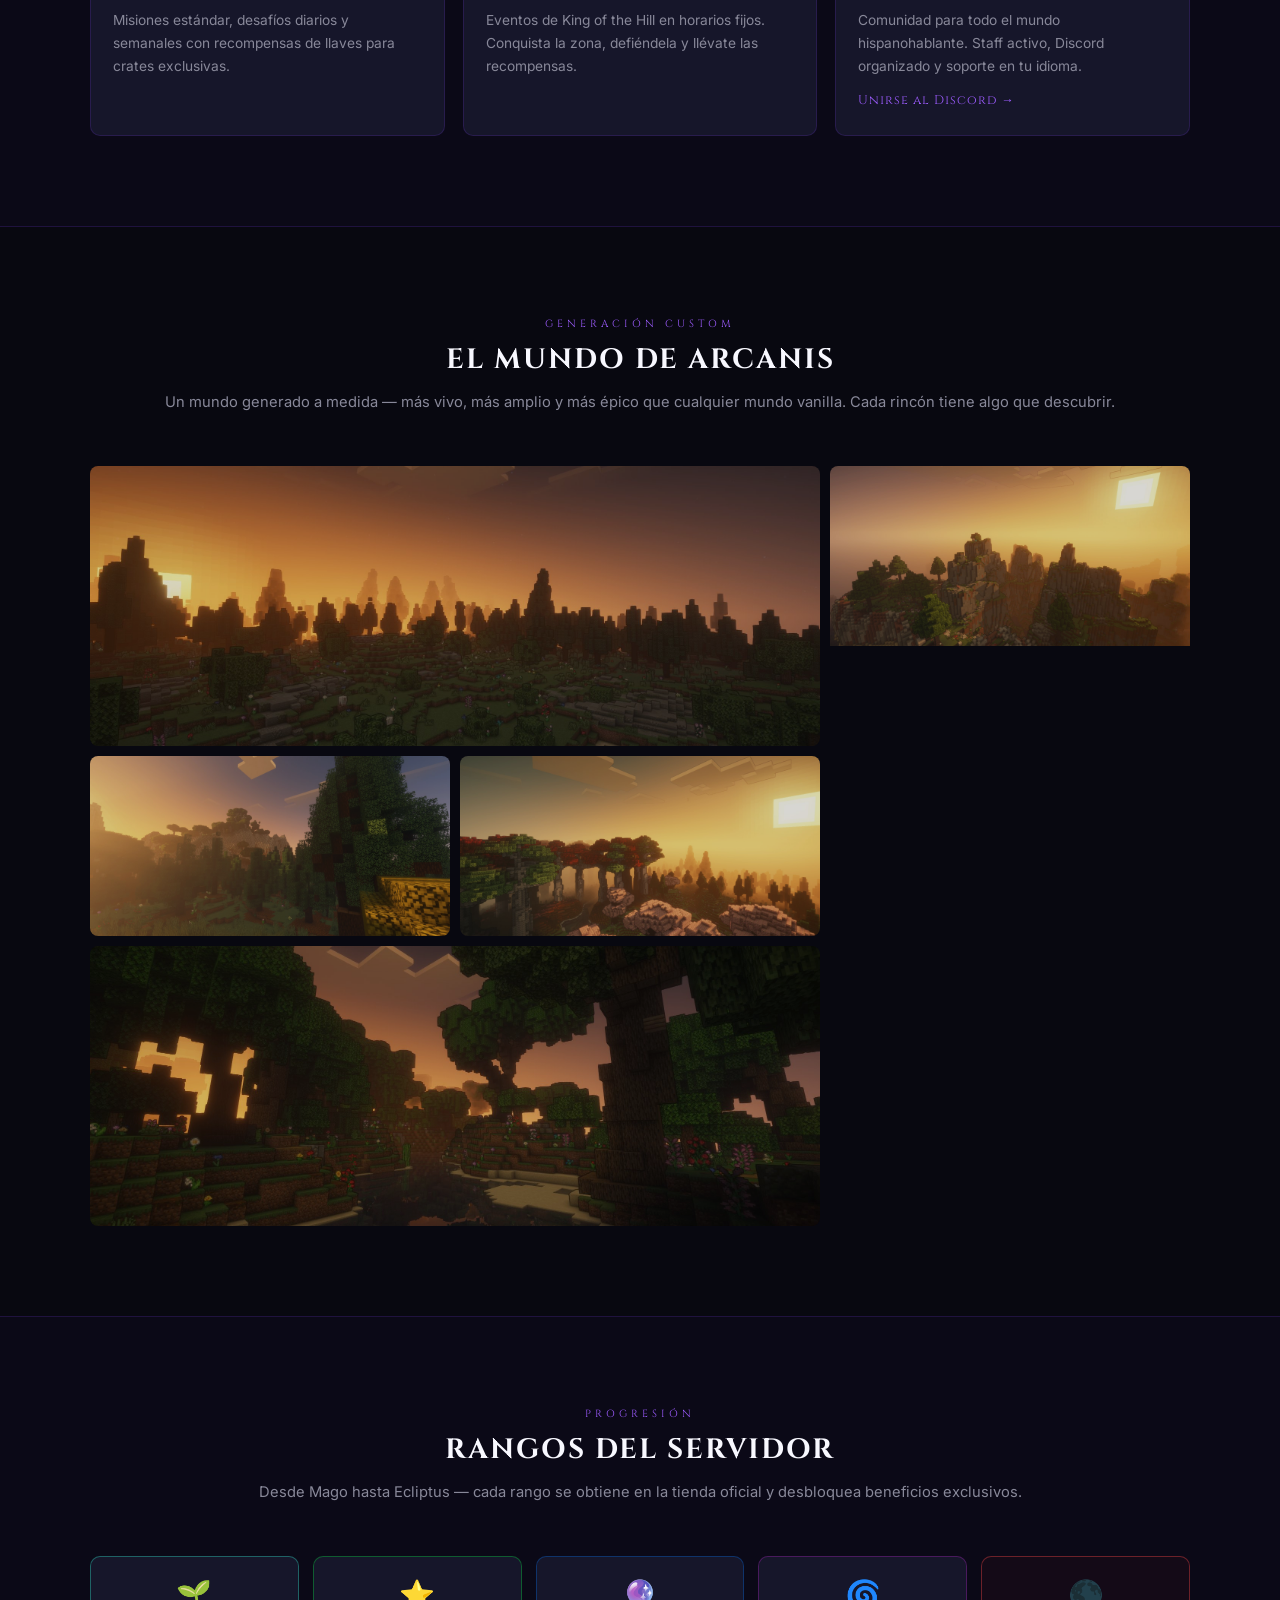
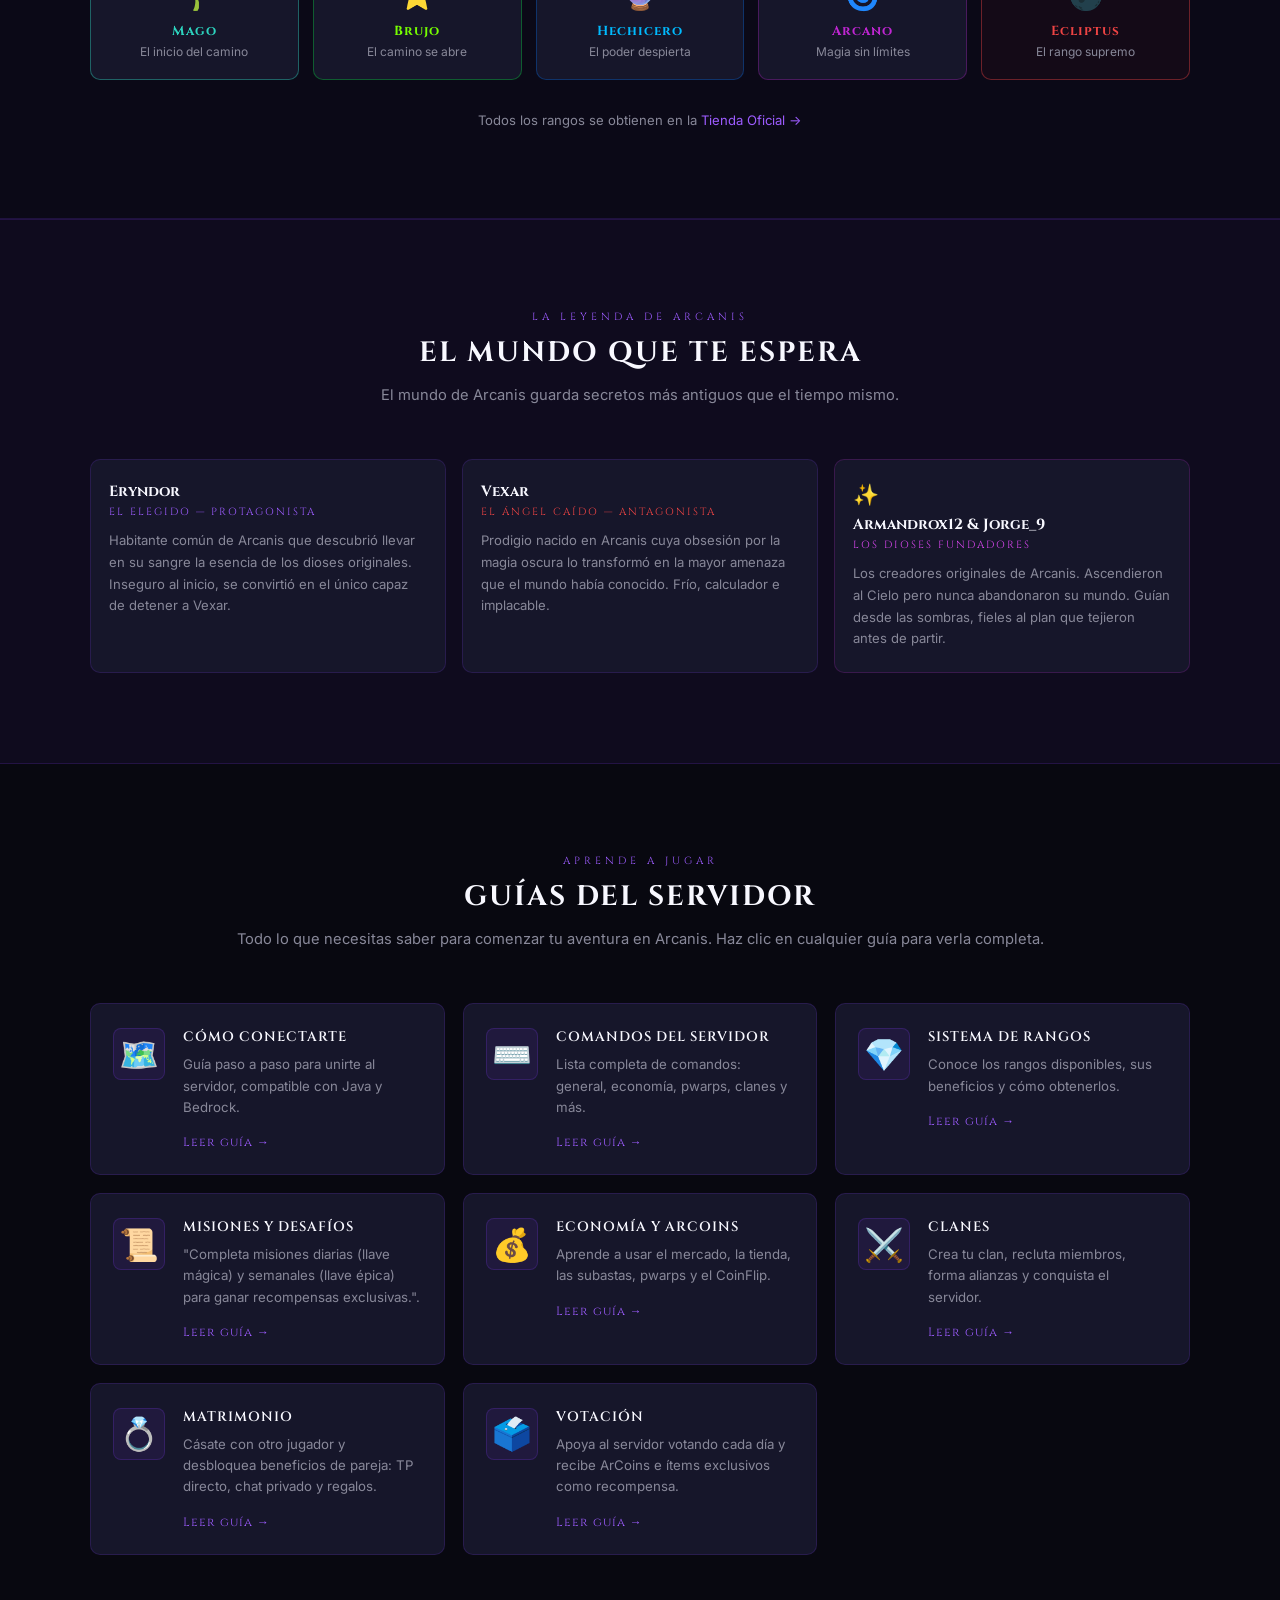
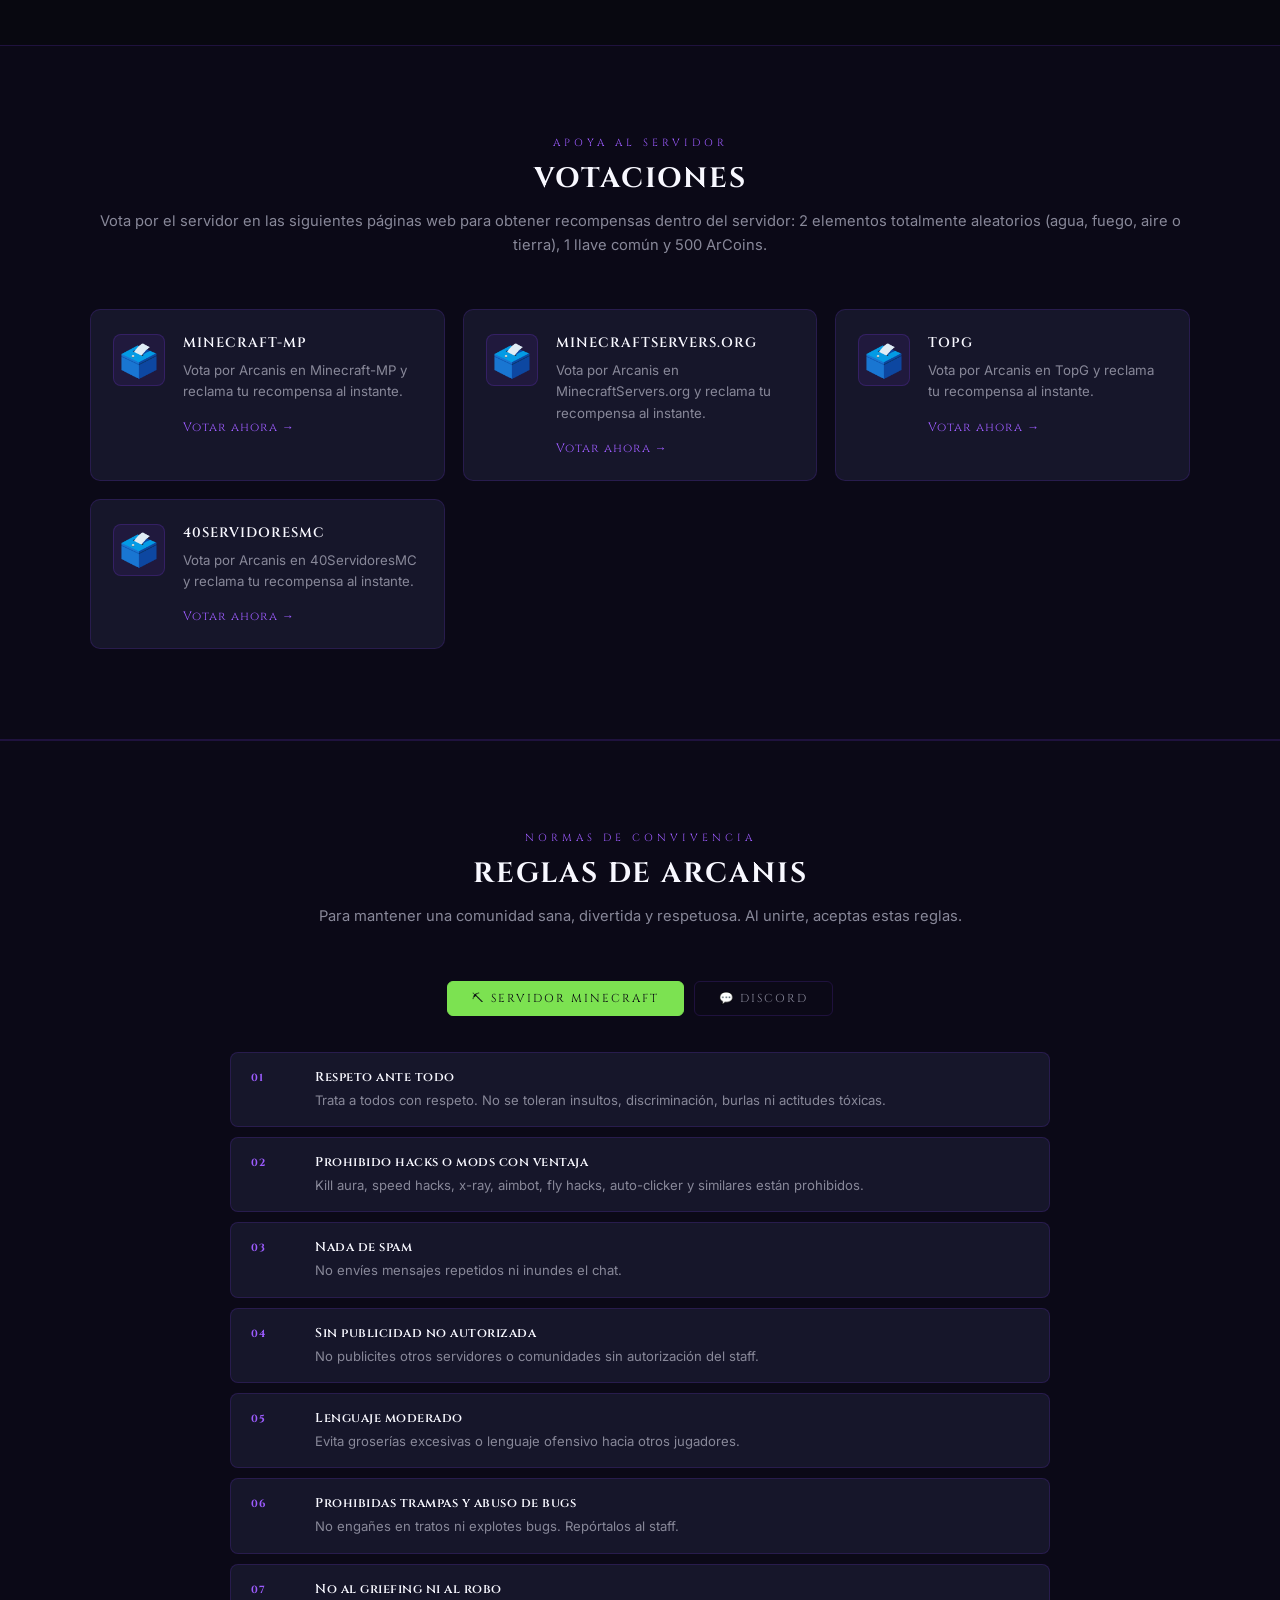
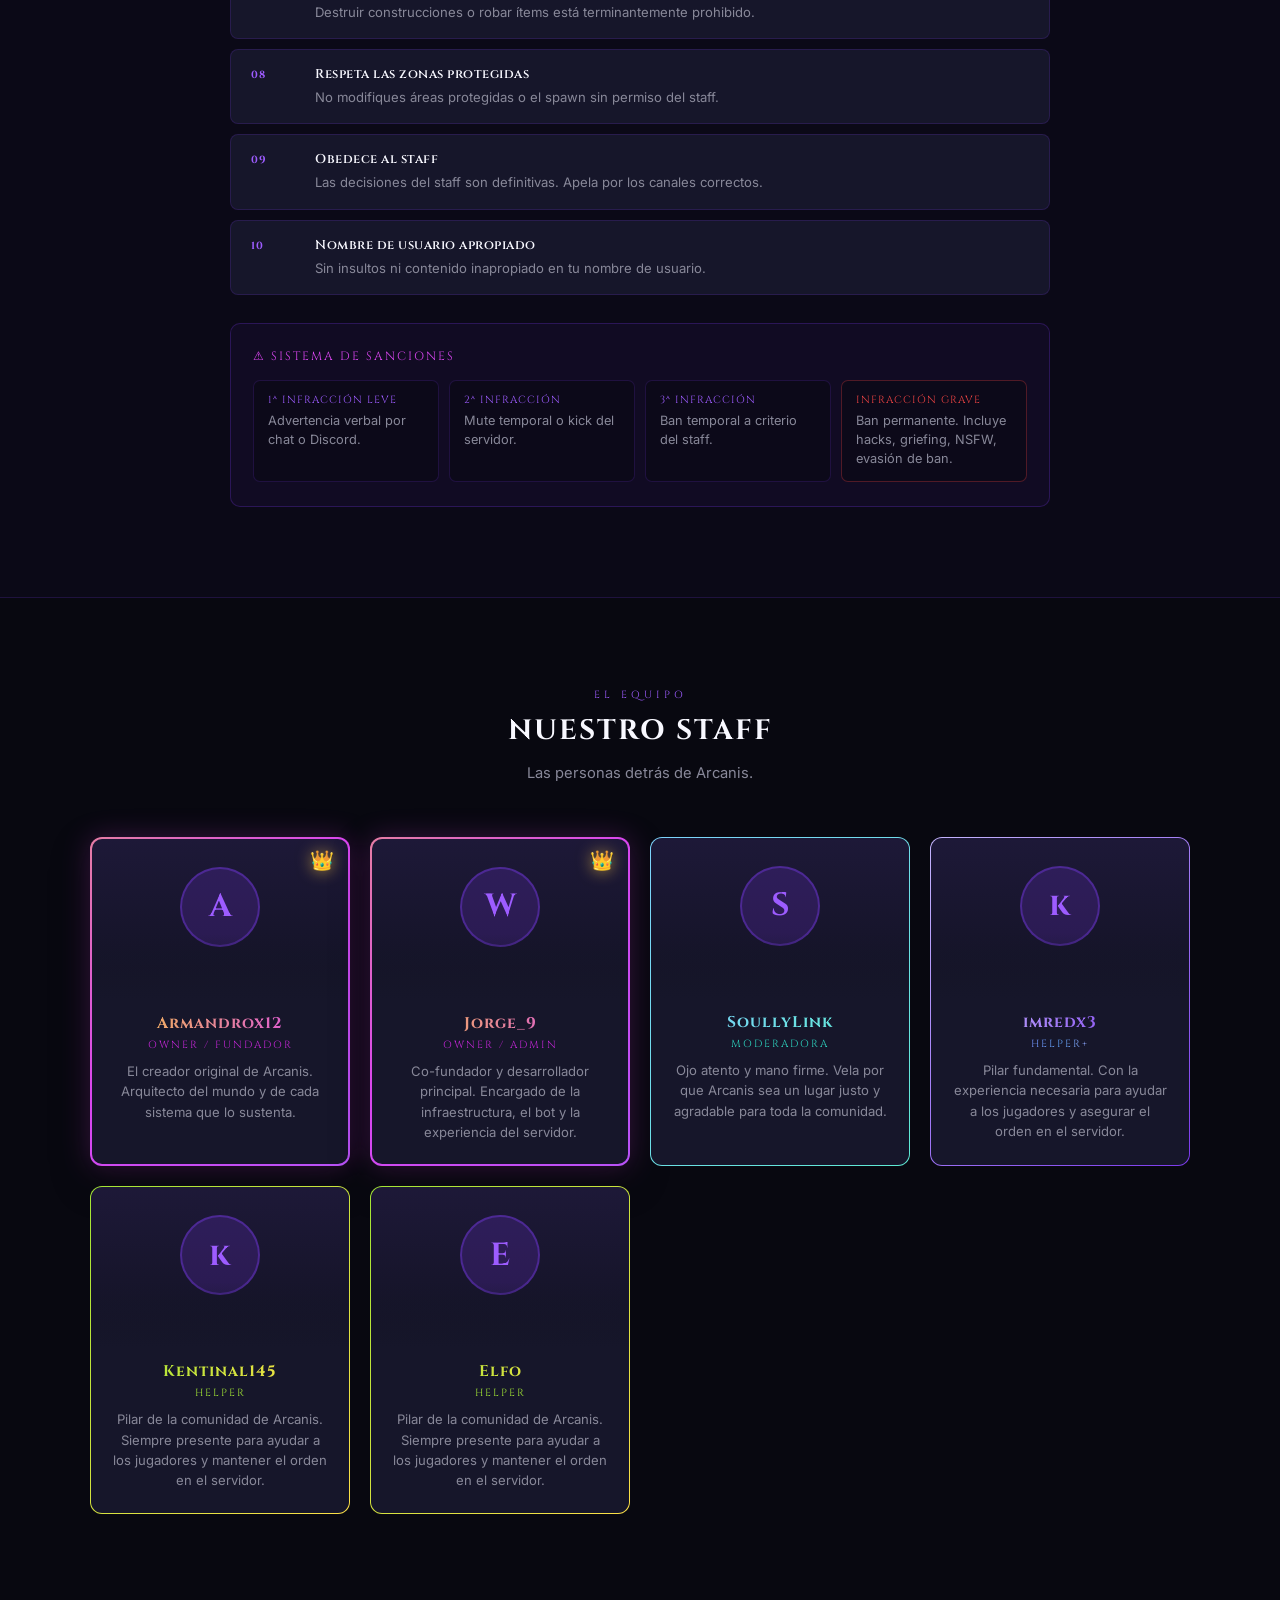
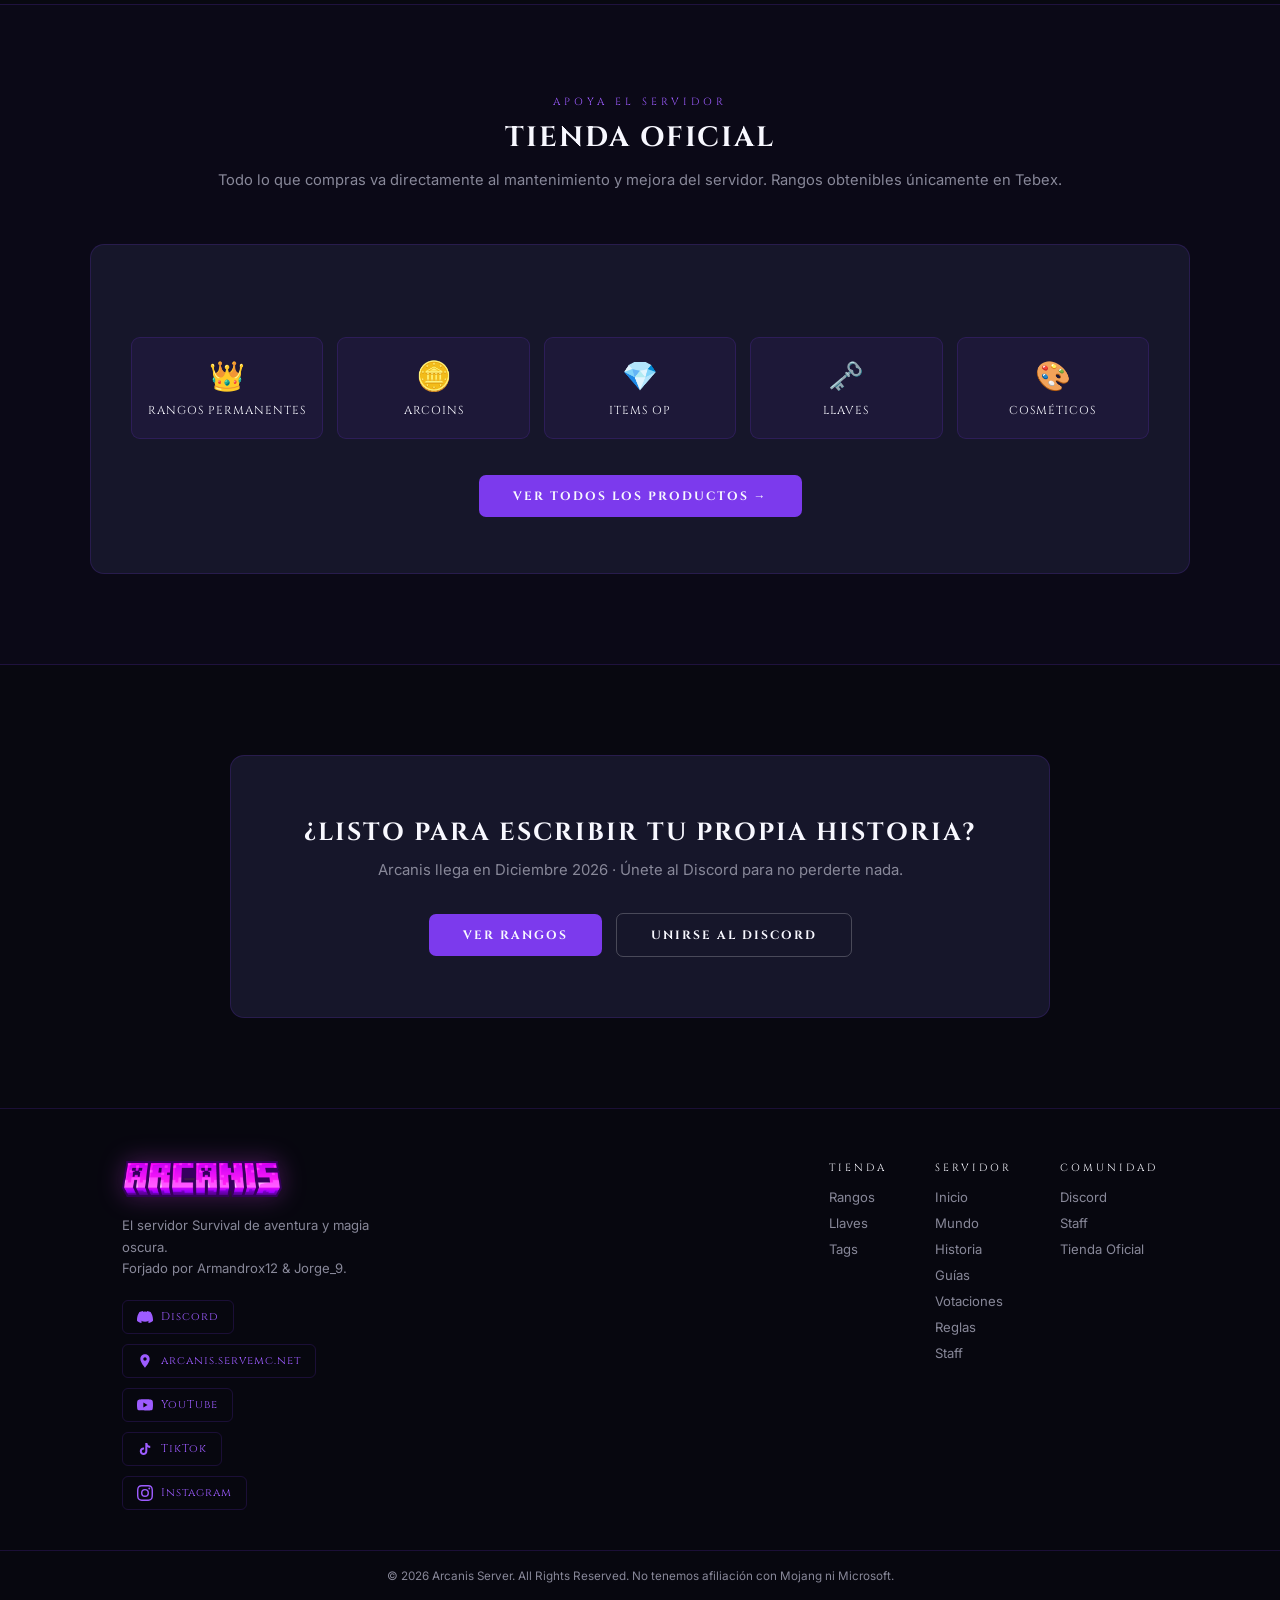
==== commit 159782c3: "Add files via upload" ====
--- a/index.html
+++ b/index.html
@@ -696,18 +696,30 @@
                     <span class="guide-card-link">Votar ahora →</span>
                 </div>
             </a>
-            <div class="guide-card-placeholder reveal reveal-delay-2">
-                <div class="gc-icon">🗳️</div>
-                <span class="badge-soon">Próximamente</span>
-                <h4>Nuevo sitio de votación</h4>
-                <p>Estamos preparando más páginas donde podrás votar por Arcanis.</p>
-            </div>
-            <div class="guide-card-placeholder reveal reveal-delay-3">
-                <div class="gc-icon">🗳️</div>
-                <span class="badge-soon">Próximamente</span>
-                <h4>Nuevo sitio de votación</h4>
-                <p>Estamos preparando más páginas donde podrás votar por Arcanis.</p>
-            </div>
+            <a href="https://minecraftservers.org/vote/693083" target="_blank" class="guide-card reveal reveal-delay-2">
+                <div class="guide-card-icon">🗳️</div>
+                <div class="guide-card-body">
+                    <h3>MinecraftServers.org</h3>
+                    <p>Vota por Arcanis en MinecraftServers.org y reclama tu recompensa al instante.</p>
+                    <span class="guide-card-link">Votar ahora →</span>
+                </div>
+            </a>
+            <a href="https://topg.org/minecraft-servers/server-686153" target="_blank" class="guide-card reveal reveal-delay-3">
+                <div class="guide-card-icon">🗳️</div>
+                <div class="guide-card-body">
+                    <h3>TopG</h3>
+                    <p>Vota por Arcanis en TopG y reclama tu recompensa al instante.</p>
+                    <span class="guide-card-link">Votar ahora →</span>
+                </div>
+            </a>
+            <a href="https://www.40servidoresmc.es/arcanis/votar" target="_blank" class="guide-card reveal reveal-delay-4">
+                <div class="guide-card-icon">🗳️</div>
+                <div class="guide-card-body">
+                    <h3>40ServidoresMC</h3>
+                    <p>Vota por Arcanis en 40ServidoresMC y reclama tu recompensa al instante.</p>
+                    <span class="guide-card-link">Votar ahora →</span>
+                </div>
+            </a>
         </div>
     </div>
 </section>
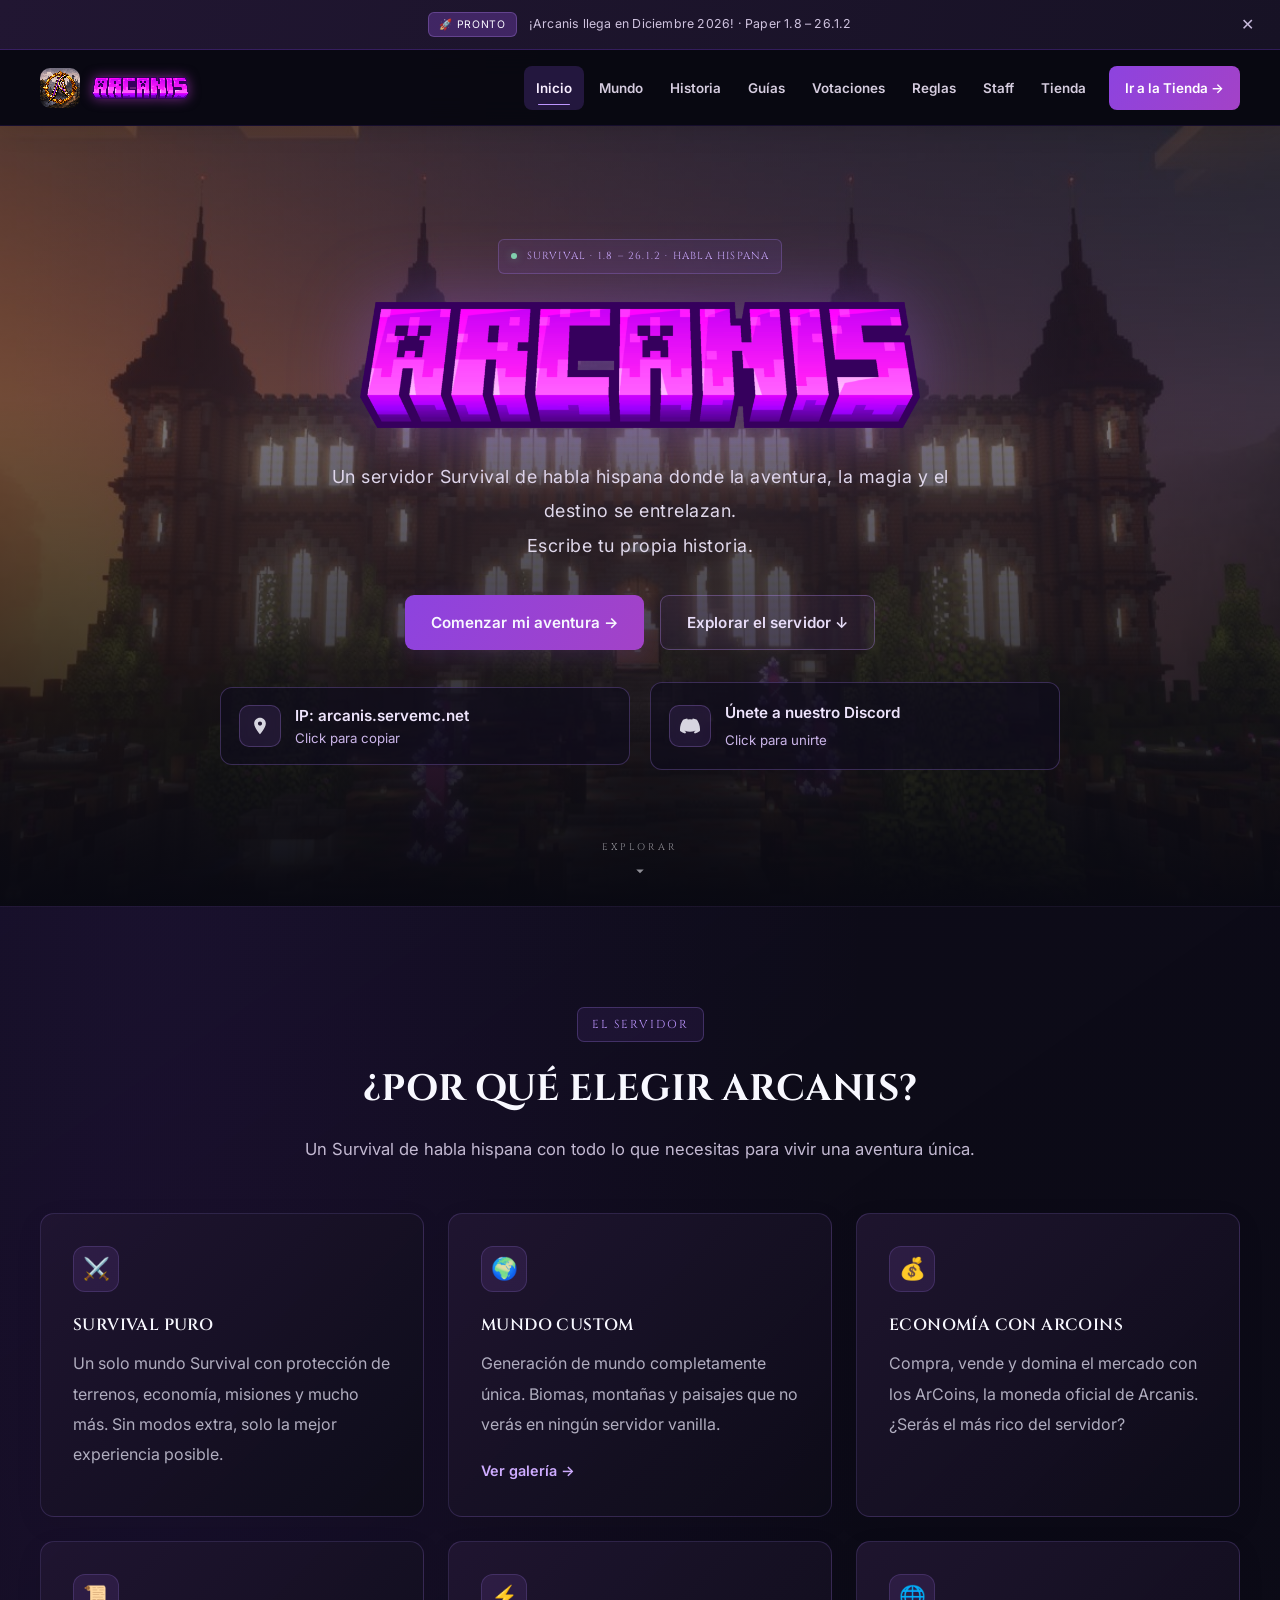
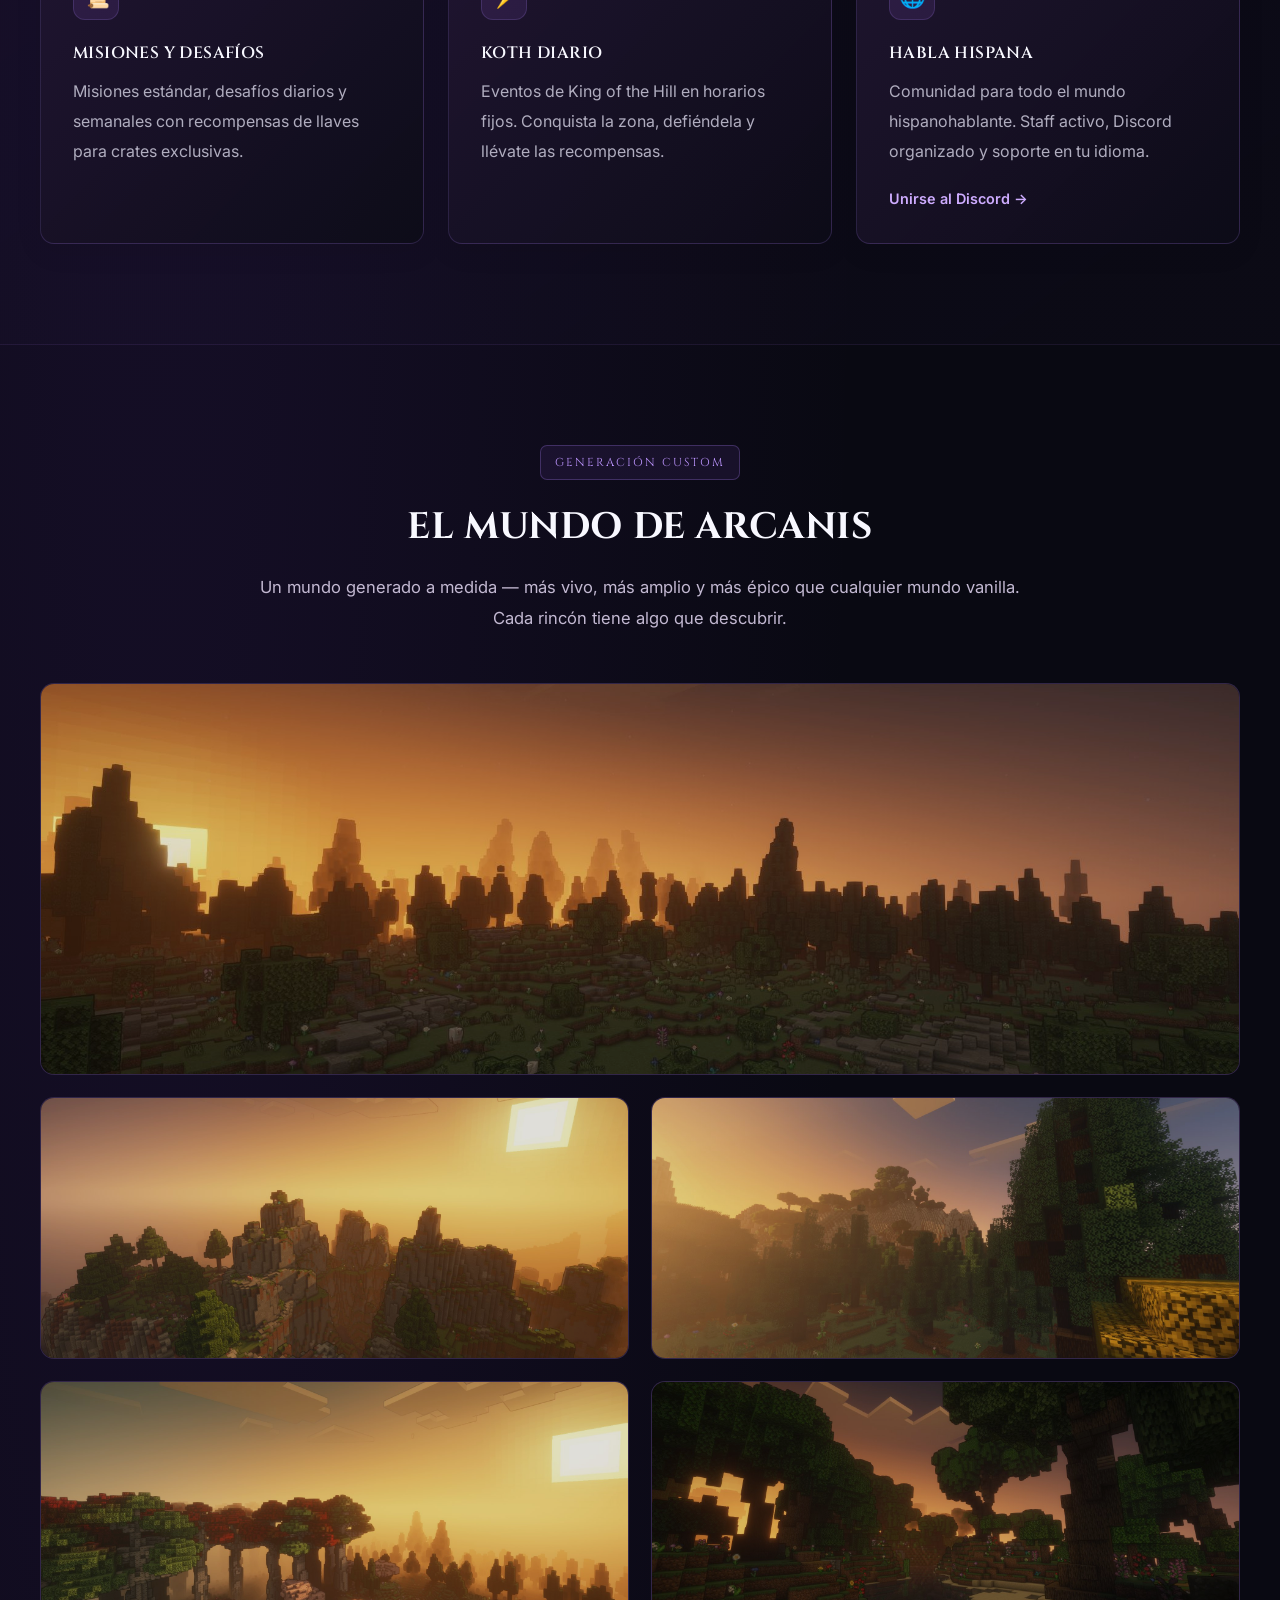
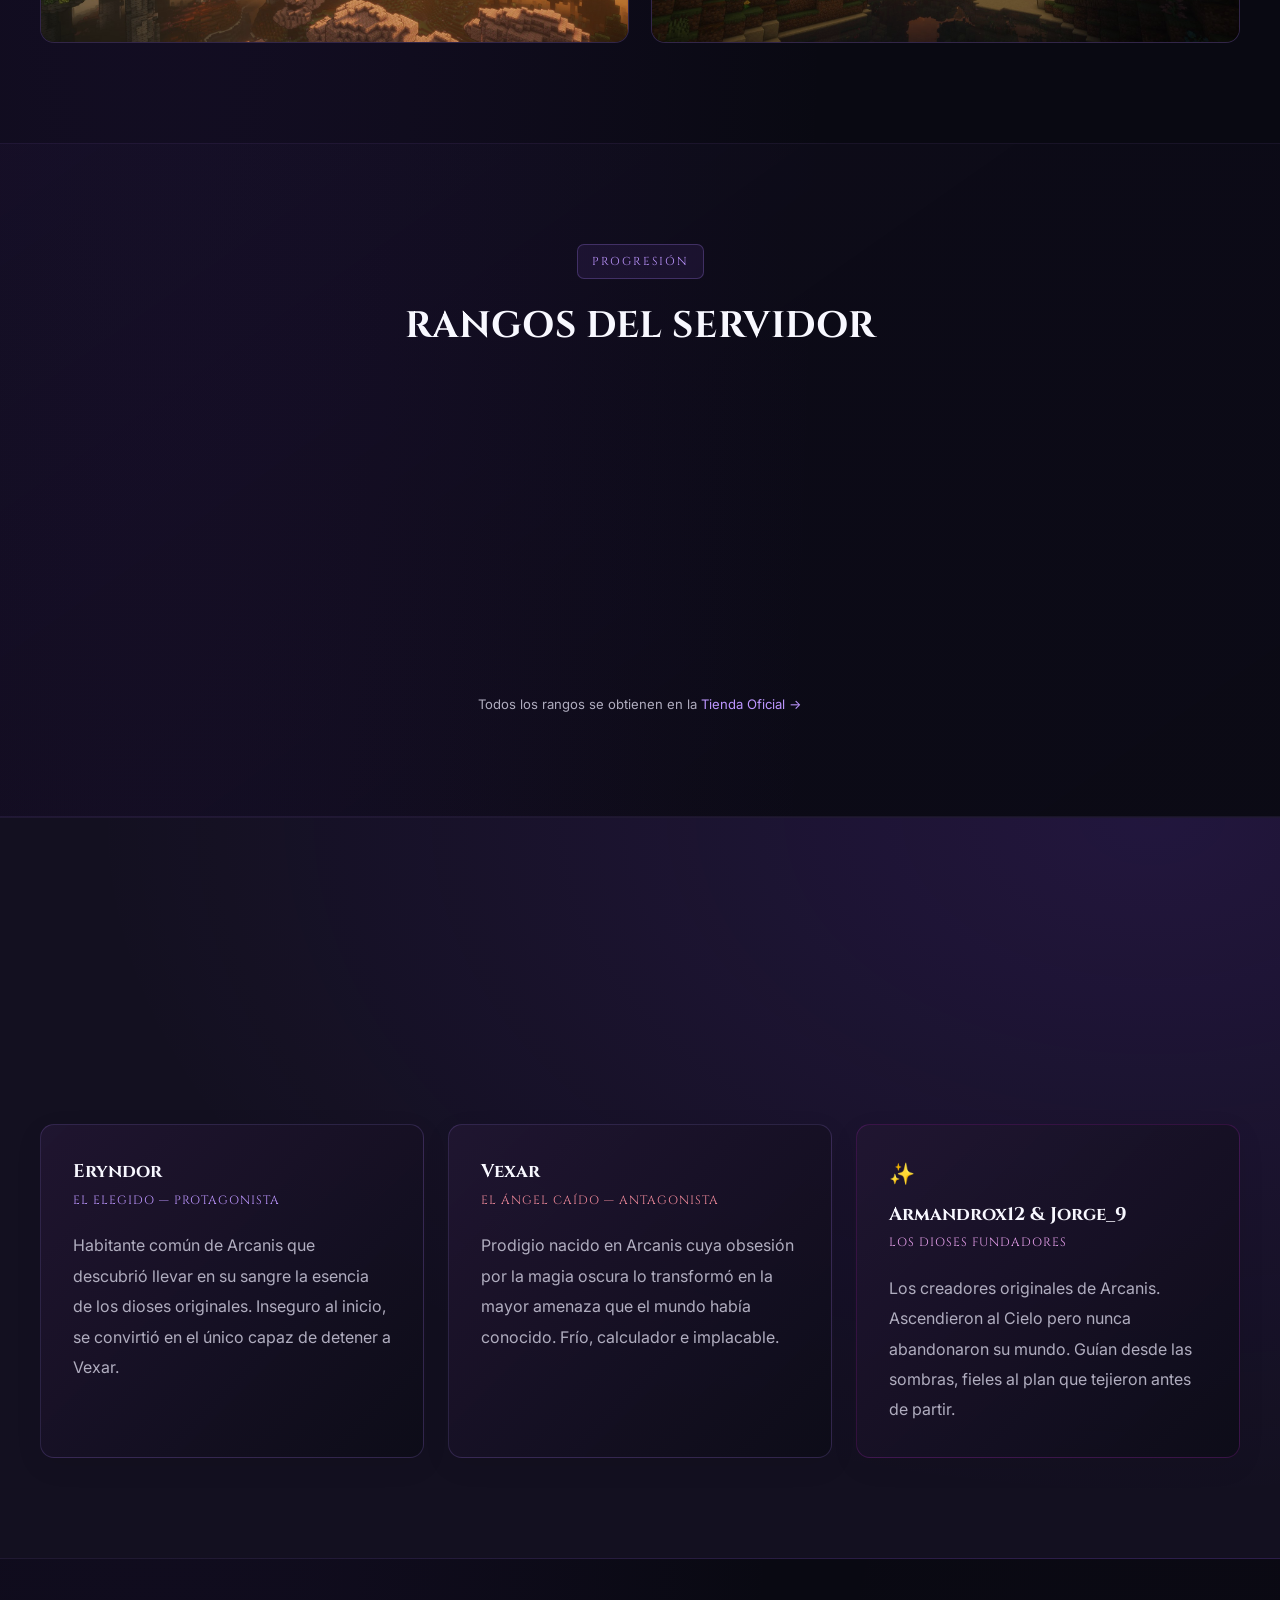
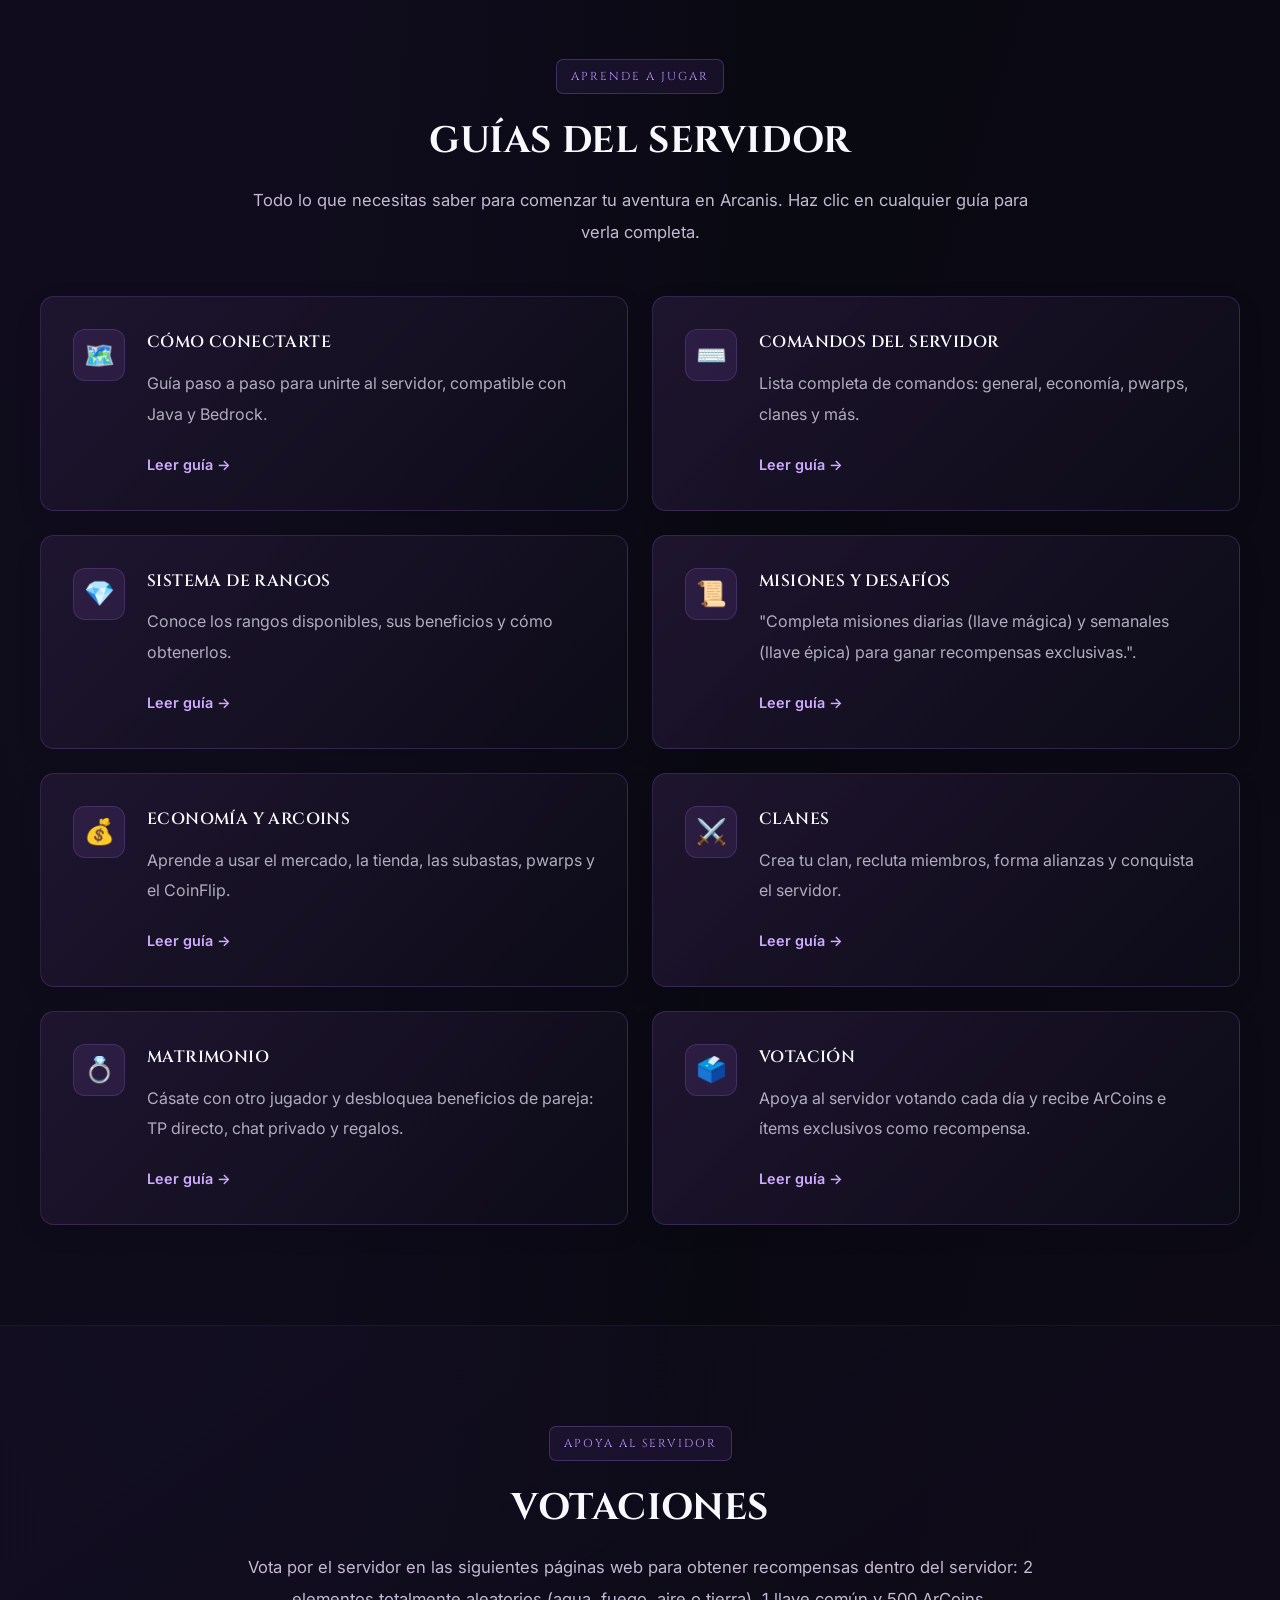
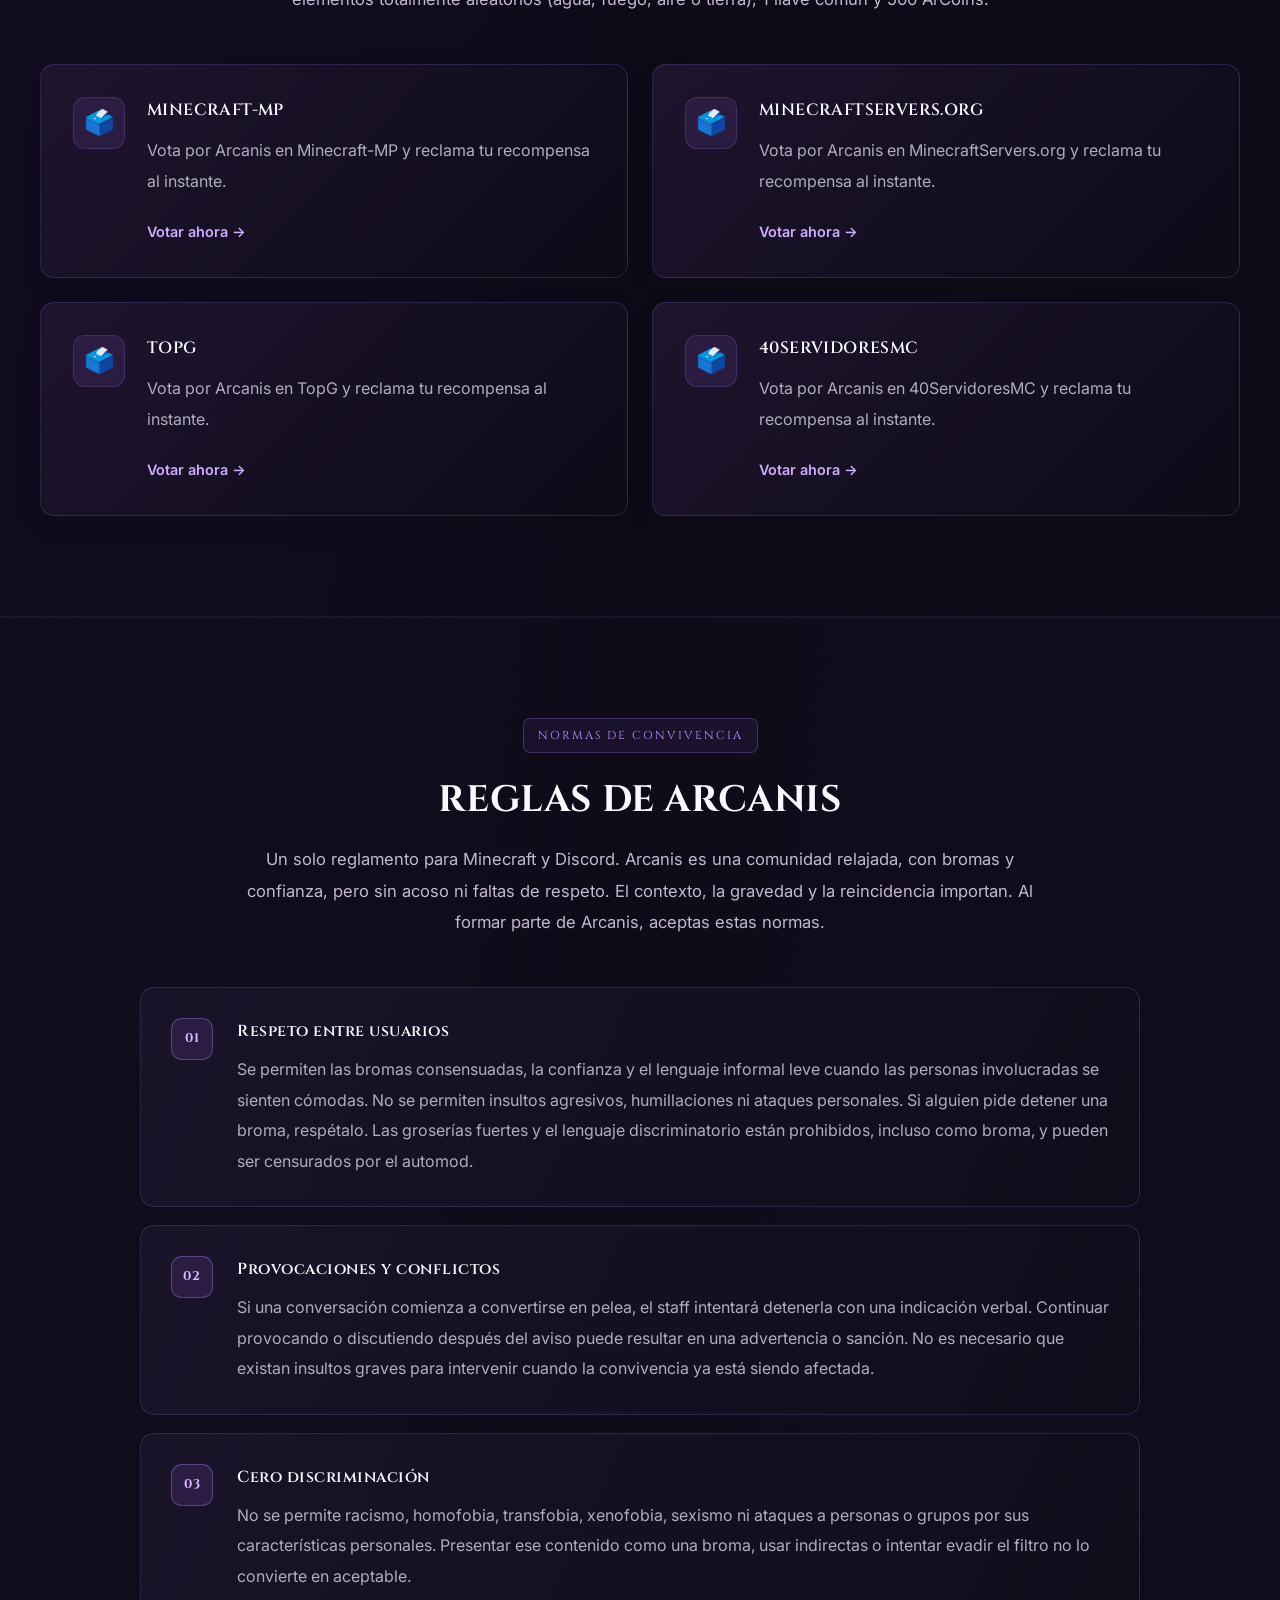
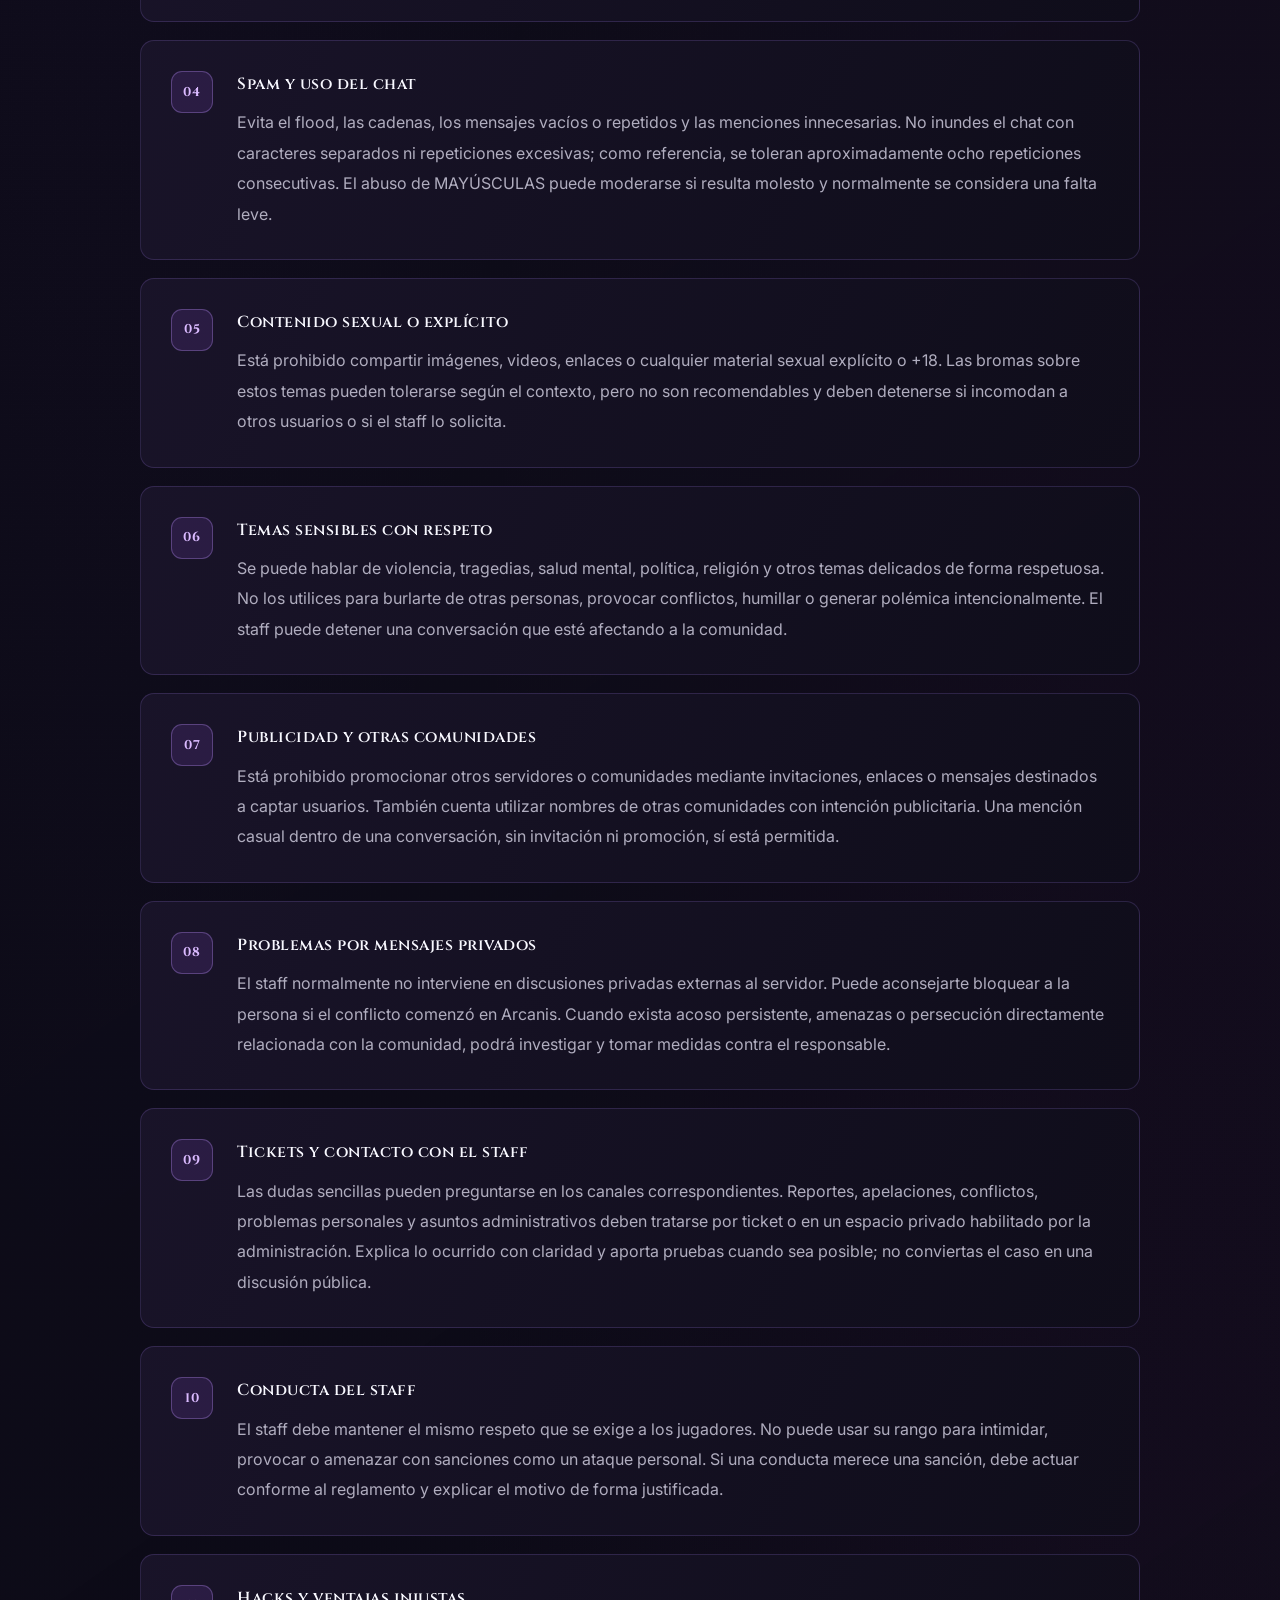
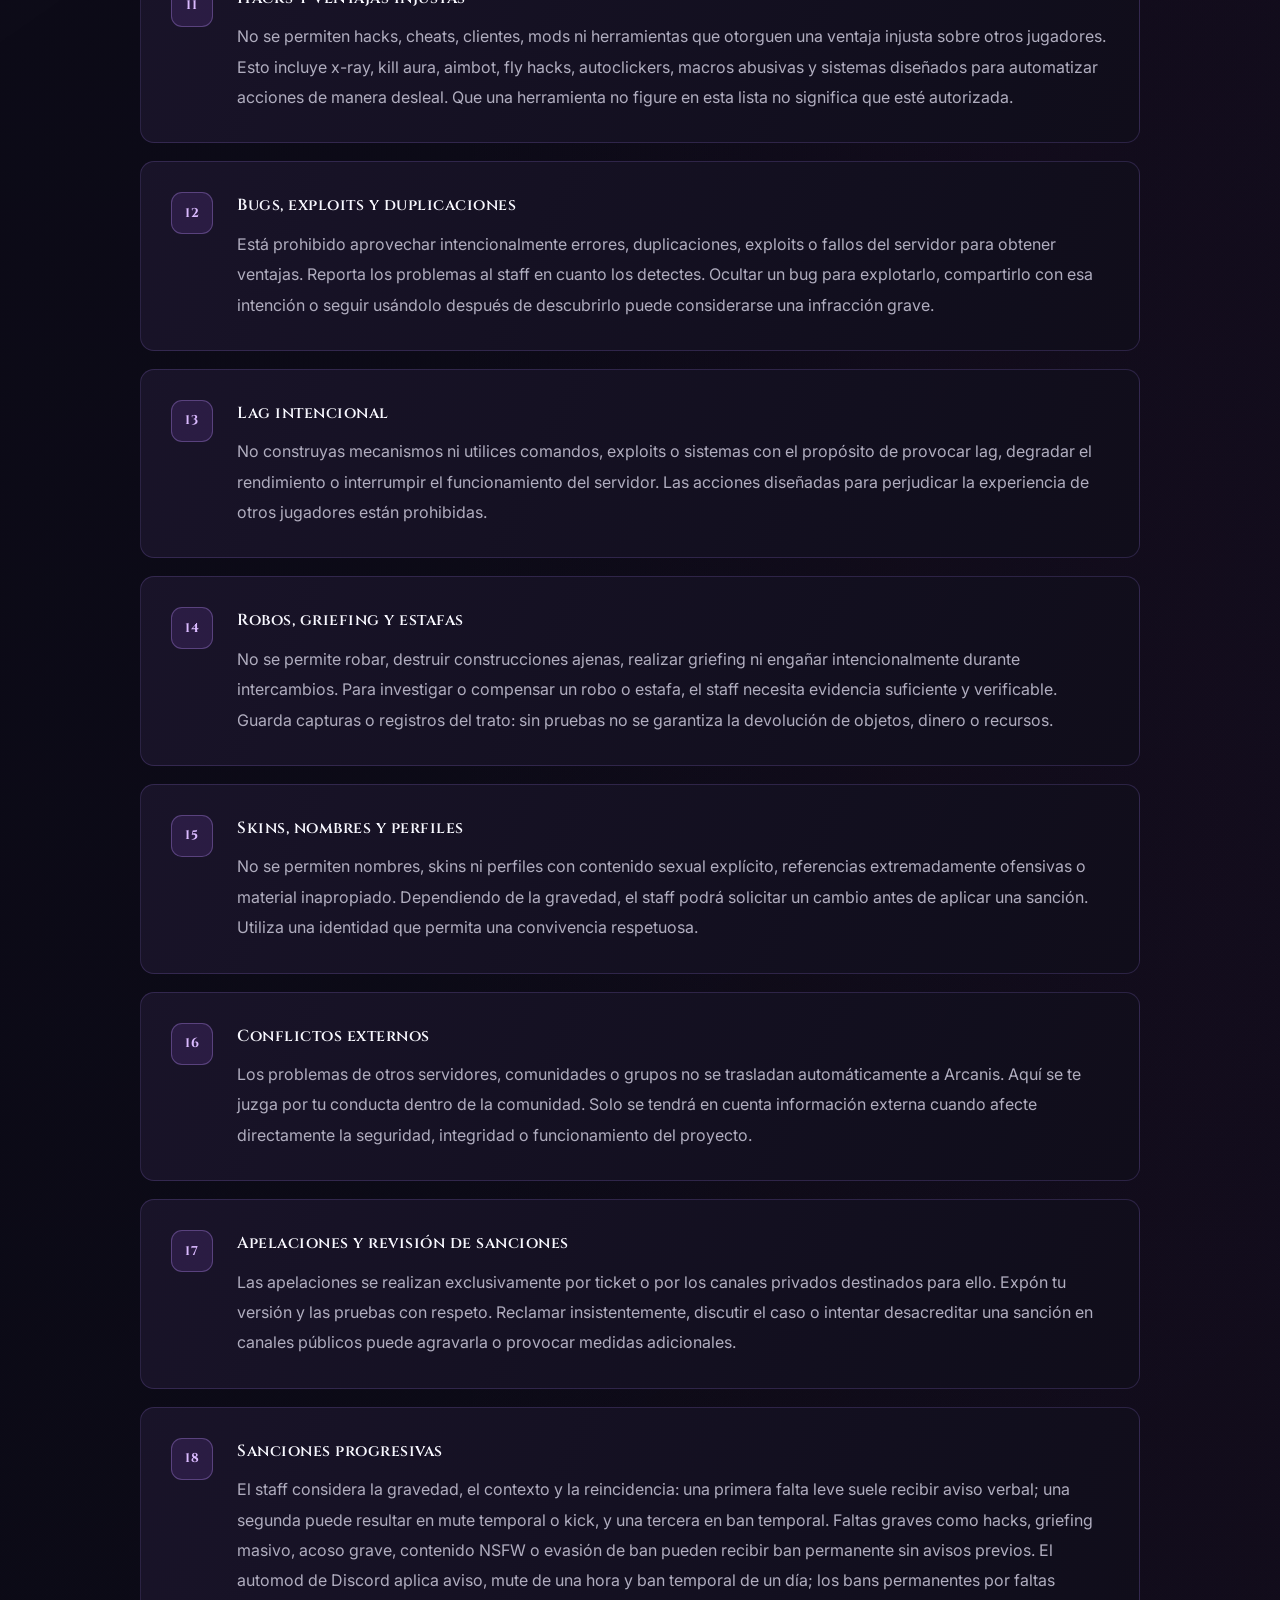
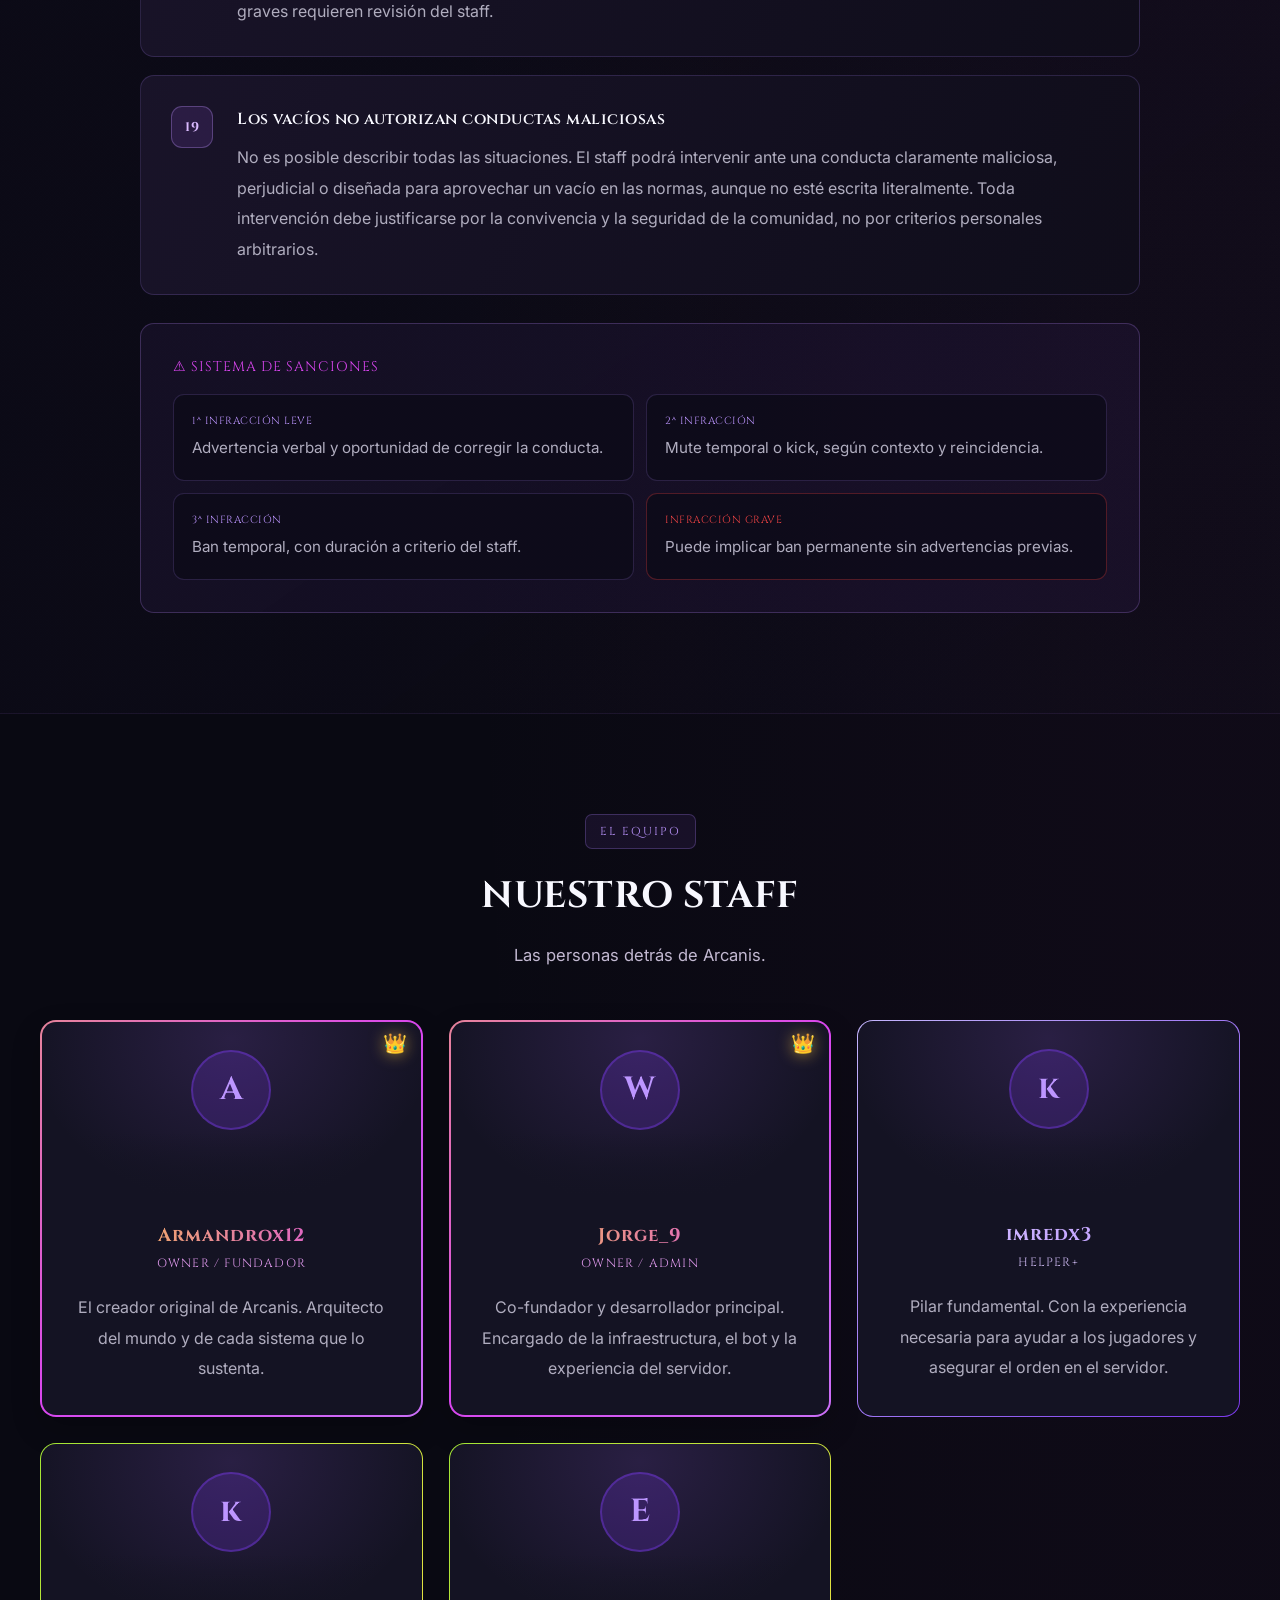
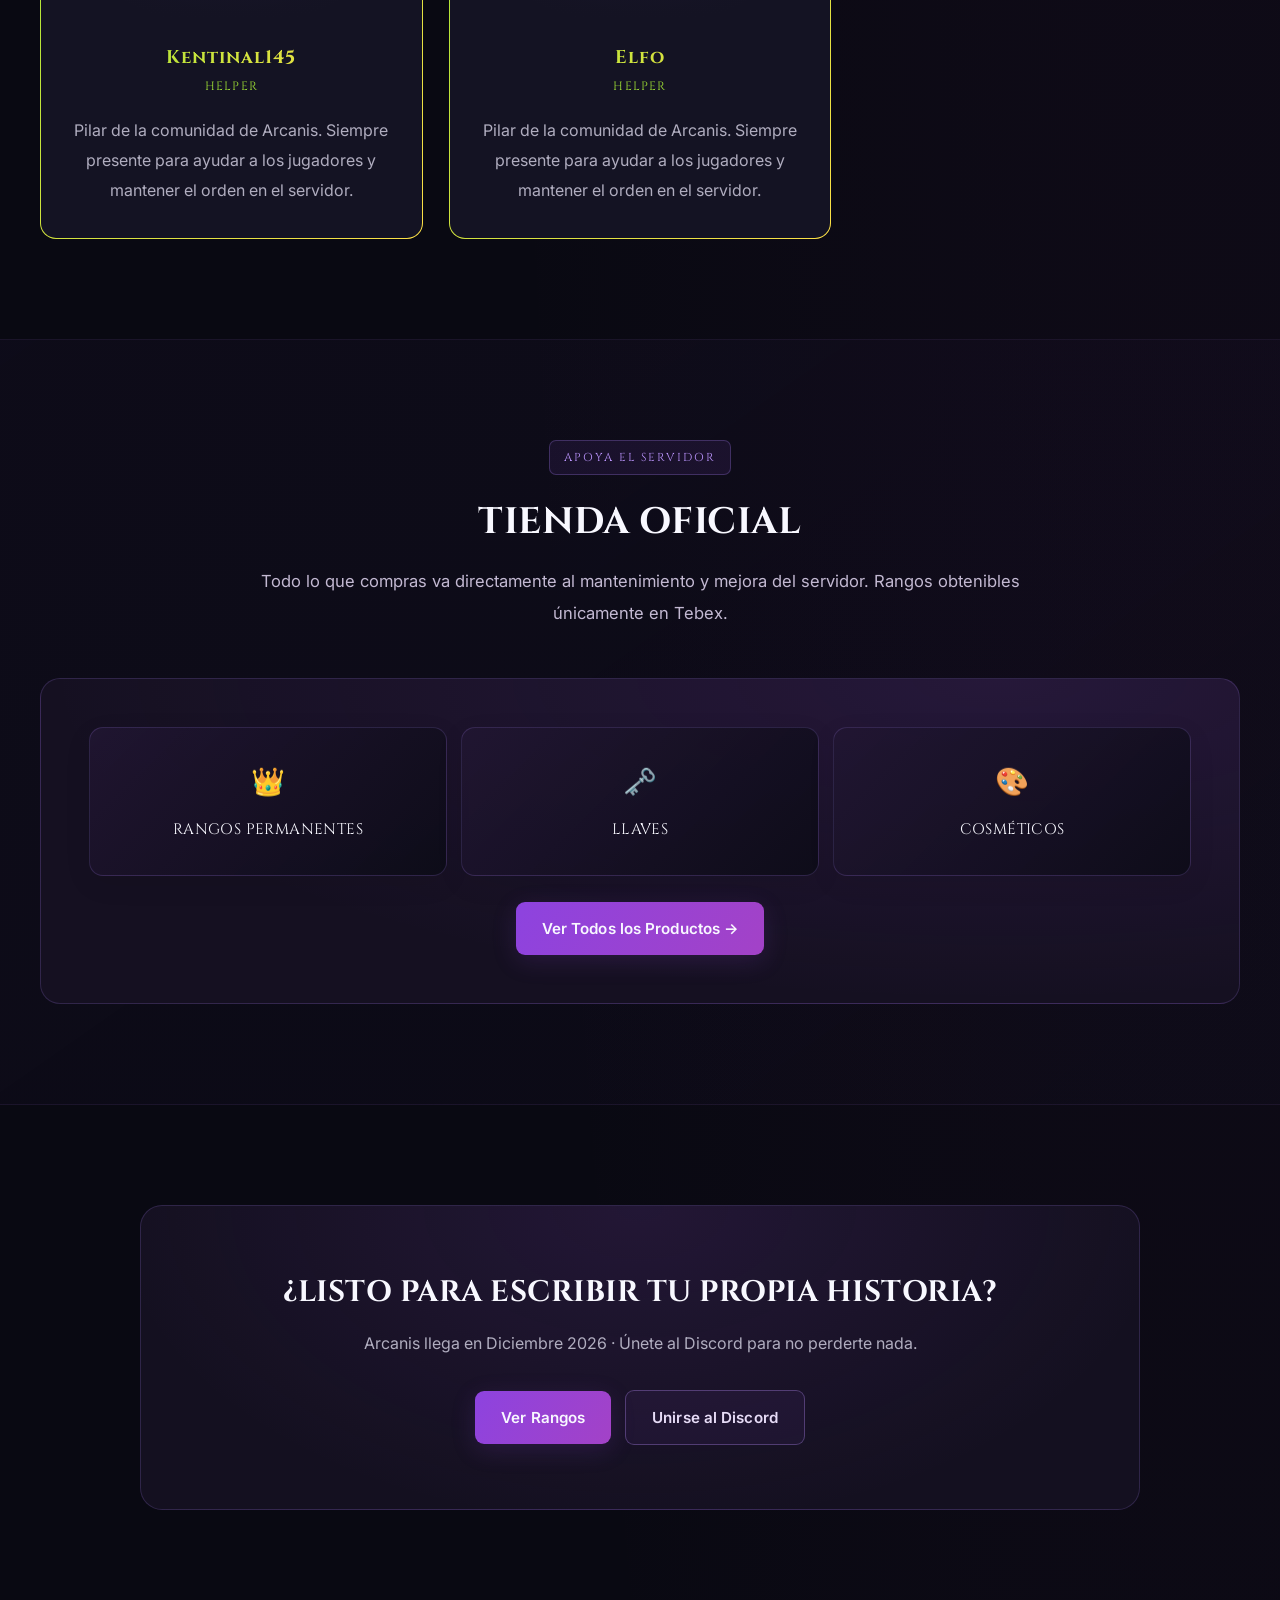
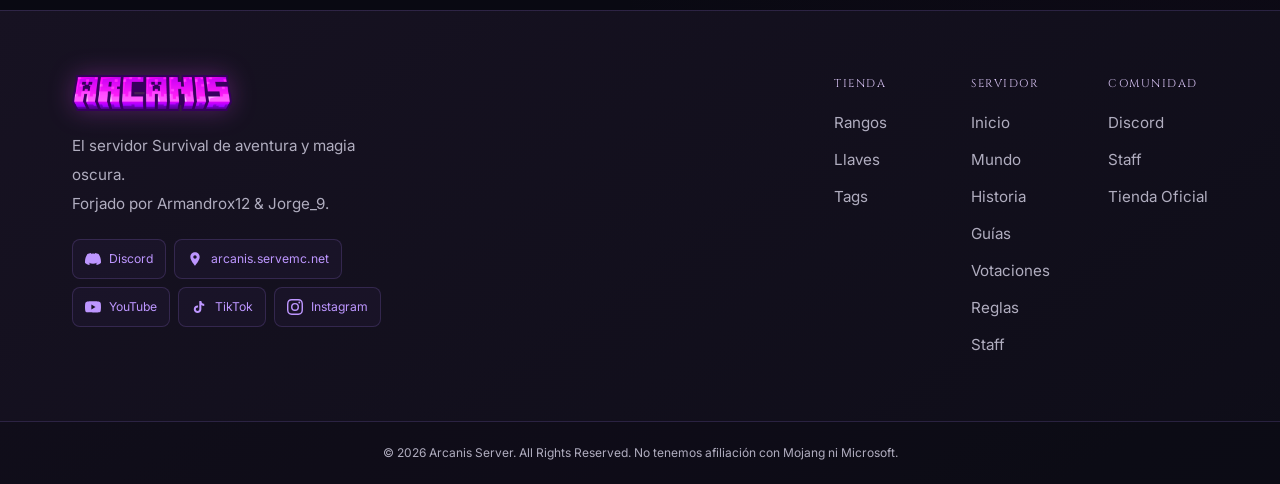
==== commit 346af44d: "Add files via upload" ====
--- a/index.html
+++ b/index.html
@@ -431,9 +431,13 @@
             .gallery-grid { grid-template-columns: 1fr 1fr; }
             .gallery-item.featured { grid-column: span 2; }
         }
-    </style>
-</head>
-<body>
+    </style>
+    <link rel="stylesheet" href="guias.css?v=20261002">
+    <link rel="stylesheet" href="inicio.css?v=20261002-hibrido">
+</head>
+<body>
+
+<div class="guide-progress" aria-hidden="true"><span></span></div>
 
 <div id="loader">
     <img src="Logo_ARCANIS-256.png" alt="Arcanis" width="110" height="110" onerror="this.style.display='none'">
@@ -441,8 +445,8 @@
     <div id="loader-text">Invocando magia...</div>
 </div>
 
-<div id="lightbox">
-    <button id="lightbox-close" onclick="closeLightbox()">✕</button>
+<div id="lightbox" role="dialog" aria-modal="true" aria-label="Galería de Arcanis">
+    <button id="lightbox-close" aria-label="Cerrar imagen" onclick="closeLightbox()">✕</button>
     <img id="lightbox-img" src="" alt="">
 </div>
 
@@ -452,7 +456,7 @@
 <div id="news-banner">
     <span class="banner-badge">🚀 Pronto</span>
     <span>¡Arcanis llega en Diciembre 2026! · Paper 1.8 – 26.1.2</span>
-    <button class="banner-close" onclick="document.getElementById('news-banner').style.display='none'">✕</button>
+    <button class="banner-close" aria-label="Cerrar anuncio" onclick="document.getElementById('news-banner').style.display='none'">✕</button>
 </div>
 
 <!-- HEADER -->
@@ -465,7 +469,7 @@
         </a>
         <a href="#inicio" id="nav-text-fallback" class="nav-logo" style="display:none;">ARCANIS</a>
     </div>
-    <nav id="main-nav">
+    <nav id="main-nav" aria-label="Navegación principal">
         <a href="#inicio">Inicio</a>
         <a href="#mundo">Mundo</a>
         <a href="#historia">Historia</a>
@@ -491,12 +495,16 @@
         </div>
         <img src="Arcanis-Text.png" alt="Arcanis" class="hero-logo" onerror="this.style.display='none'; document.getElementById('hero-fallback').style.display='block';">
         <h1 id="hero-fallback" style="display:none; font-family:'Cinzel',serif; font-size:4rem; font-weight:900; letter-spacing:6px; color:#f8f8ff; text-shadow:0 0 50px rgba(217,70,239,0.6); margin-bottom:28px;">ARCANIS</h1>
-        <p class="hero-sub">Un servidor Survival de habla hispana donde la aventura, la magia y el destino se entrelazan.<br>Escribe tu propia historia.</p>
-        <div class="hero-info-row">
-            <div class="hero-info-item" onclick="copyIP()">
-                <div class="icon-wrap" id="ip-icon-wrap"><svg viewBox="0 0 24 24"><path id="ip-icon-path" d="M12 2C8.13 2 5 5.13 5 9c0 5.25 7 13 7 13s7-7.75 7-13c0-3.87-3.13-7-7-7zm0 9.5c-1.38 0-2.5-1.12-2.5-2.5S10.62 6.5 12 6.5s2.5 1.12 2.5 2.5-1.12 2.5-2.5 2.5z"/></svg></div>
-                <div><div class="info-label">IP: arcanis.servemc.net</div><div class="info-sub" id="ip-sub">Click para copiar</div></div>
-            </div>
+        <p class="hero-sub">Un servidor Survival de habla hispana donde la aventura, la magia y el destino se entrelazan.<br>Escribe tu propia historia.</p>
+        <div class="hero-actions">
+            <a href="guia-conexion.html" class="btn-primary">Comenzar mi aventura →</a>
+            <a href="#porque" class="btn-secondary">Explorar el servidor ↓</a>
+        </div>
+        <div class="hero-info-row">
+            <button type="button" class="hero-info-item" onclick="copyIP()" aria-label="Copiar IP del servidor">
+                <span class="icon-wrap" id="ip-icon-wrap"><svg viewBox="0 0 24 24"><path id="ip-icon-path" d="M12 2C8.13 2 5 5.13 5 9c0 5.25 7 13 7 13s7-7.75 7-13c0-3.87-3.13-7-7-7zm0 9.5c-1.38 0-2.5-1.12-2.5-2.5S10.62 6.5 12 6.5s2.5 1.12 2.5 2.5-1.12 2.5-2.5 2.5z"/></svg></span>
+                <span><span class="info-label">IP: arcanis.servemc.net</span><span class="info-sub" id="ip-sub">Click para copiar</span></span>
+            </button>
             <a class="hero-info-item" href="https://discord.gg/GycJsW5w7H" target="_blank">
                 <div class="icon-wrap"><svg viewBox="0 0 24 24"><path d="M20.317 4.37a19.791 19.791 0 0 0-4.885-1.515.074.074 0 0 0-.079.037c-.21.375-.444.864-.608 1.25a18.27 18.27 0 0 0-5.487 0 12.64 12.64 0 0 0-.617-1.25.077.077 0 0 0-.079-.037A19.736 19.736 0 0 0 3.677 4.37a.07.07 0 0 0-.032.027C.533 9.046-.32 13.58.099 18.057c.002.022.015.043.033.055a19.935 19.935 0 0 0 5.993 3.03.078.078 0 0 0 .084-.028c.462-.63.874-1.295 1.226-1.994a.076.076 0 0 0-.041-.106 13.138 13.138 0 0 1-1.872-.892.077.077 0 0 1-.008-.128 10.2 10.2 0 0 0 .372-.292.074.074 0 0 1 .077-.01c3.928 1.793 8.18 1.793 12.062 0a.074.074 0 0 1 .078.01c.12.098.246.198.373.292a.077.077 0 0 1-.006.127 12.299 12.299 0 0 1-1.873.892.077.077 0 0 0-.041.107c.36.698.772 1.362 1.225 1.993a.076.076 0 0 0 .084.028 19.839 19.839 0 0 0 6.002-3.03.077.077 0 0 0 .032-.054c.5-5.177-.838-9.674-3.549-13.66a.061.061 0 0 0-.031-.03z"/></svg></div>
                 <div><div class="info-label">Únete a nuestro Discord</div><div class="info-sub">Click para unirte</div></div>
@@ -729,41 +737,29 @@
     <div class="block-inner narrow">
         <p class="eyebrow reveal">Normas de convivencia</p>
         <h2 class="block-title reveal">Reglas de Arcanis</h2>
-        <p class="block-sub reveal">Para mantener una comunidad sana, divertida y respetuosa. Al unirte, aceptas estas reglas.</p>
-        <div class="rules-tabs reveal">
-            <button class="tab-btn tab-mc active" onclick="switchTab('mc', event)">⛏ Servidor Minecraft</button>
-            <button class="tab-btn" onclick="switchTab('dc', event)">💬 Discord</button>
-        </div>
-        <div class="tab-content active" id="tab-mc">
-            <div class="rules-list">
-                <div class="rule-item"><div class="rule-num">01</div><div class="rule-body"><div class="rule-title">Respeto ante todo</div><div class="rule-desc">Trata a todos con respeto. No se toleran insultos, discriminación, burlas ni actitudes tóxicas.</div></div></div>
-                <div class="rule-item"><div class="rule-num">02</div><div class="rule-body"><div class="rule-title">Prohibido hacks o mods con ventaja</div><div class="rule-desc">Kill aura, speed hacks, x-ray, aimbot, fly hacks, auto-clicker y similares están prohibidos.</div></div></div>
-                <div class="rule-item"><div class="rule-num">03</div><div class="rule-body"><div class="rule-title">Nada de spam</div><div class="rule-desc">No envíes mensajes repetidos ni inundes el chat.</div></div></div>
-                <div class="rule-item"><div class="rule-num">04</div><div class="rule-body"><div class="rule-title">Sin publicidad no autorizada</div><div class="rule-desc">No publicites otros servidores o comunidades sin autorización del staff.</div></div></div>
-                <div class="rule-item"><div class="rule-num">05</div><div class="rule-body"><div class="rule-title">Lenguaje moderado</div><div class="rule-desc">Evita groserías excesivas o lenguaje ofensivo hacia otros jugadores.</div></div></div>
-                <div class="rule-item"><div class="rule-num">06</div><div class="rule-body"><div class="rule-title">Prohibidas trampas y abuso de bugs</div><div class="rule-desc">No engañes en tratos ni explotes bugs. Repórtalos al staff.</div></div></div>
-                <div class="rule-item"><div class="rule-num">07</div><div class="rule-body"><div class="rule-title">No al griefing ni al robo</div><div class="rule-desc">Destruir construcciones o robar ítems está terminantemente prohibido.</div></div></div>
-                <div class="rule-item"><div class="rule-num">08</div><div class="rule-body"><div class="rule-title">Respeta las zonas protegidas</div><div class="rule-desc">No modifiques áreas protegidas o el spawn sin permiso del staff.</div></div></div>
-                <div class="rule-item"><div class="rule-num">09</div><div class="rule-body"><div class="rule-title">Obedece al staff</div><div class="rule-desc">Las decisiones del staff son definitivas. Apela por los canales correctos.</div></div></div>
-                <div class="rule-item"><div class="rule-num">10</div><div class="rule-body"><div class="rule-title">Nombre de usuario apropiado</div><div class="rule-desc">Sin insultos ni contenido inapropiado en tu nombre de usuario.</div></div></div>
-            </div>
-            <div class="sanctions-box"><div class="sanctions-title">⚠ Sistema de Sanciones</div><div class="sanctions-grid"><div class="sanction-item"><div class="sanction-label">1ª infracción leve</div><div class="sanction-desc">Advertencia verbal por chat o Discord.</div></div><div class="sanction-item"><div class="sanction-label">2ª infracción</div><div class="sanction-desc">Mute temporal o kick del servidor.</div></div><div class="sanction-item"><div class="sanction-label">3ª infracción</div><div class="sanction-desc">Ban temporal a criterio del staff.</div></div><div class="sanction-item" style="border-color:rgba(239,68,68,0.3);"><div class="sanction-label" style="color:#ef4444;">Infracción grave</div><div class="sanction-desc">Ban permanente. Incluye hacks, griefing, NSFW, evasión de ban.</div></div></div></div>
-        </div>
-        <div class="tab-content" id="tab-dc">
-            <div class="rules-list">
-                <div class="rule-item"><div class="rule-num">01</div><div class="rule-body"><div class="rule-title">Respeto mutuo</div><div class="rule-desc">No se tolera acoso, bullying, discriminación, racismo ni homofobia en ningún canal.</div></div></div>
-                <div class="rule-item"><div class="rule-num">02</div><div class="rule-body"><div class="rule-title">Usa los canales correctos</div><div class="rule-desc">Cada canal tiene un propósito específico, respétalo.</div></div></div>
-                <div class="rule-item"><div class="rule-num">03</div><div class="rule-body"><div class="rule-title">Sin spam ni flood</div><div class="rule-desc">No envíes mensajes repetidos ni abuses de los emojis.</div></div></div>
-                <div class="rule-item"><div class="rule-num">04</div><div class="rule-body"><div class="rule-title">No menciones al staff innecesariamente</div><div class="rule-desc">Usa los canales de soporte y espera con paciencia.</div></div></div>
-                <div class="rule-item"><div class="rule-num">05</div><div class="rule-body"><div class="rule-title">Lenguaje apropiado</div><div class="rule-desc">Groserías moderadas toleradas, insultos directos no.</div></div></div>
-                <div class="rule-item"><div class="rule-num">06</div><div class="rule-body"><div class="rule-title">Sin contenido NSFW</div><div class="rule-desc">Prohibido contenido sexual o violento. Ban inmediato sin advertencia.</div></div></div>
-                <div class="rule-item"><div class="rule-num">07</div><div class="rule-body"><div class="rule-title">Prohibida la publicidad no autorizada</div><div class="rule-desc">Sin publicitar otros servidores, canales o proyectos sin permiso.</div></div></div>
-                <div class="rule-item"><div class="rule-num">08</div><div class="rule-body"><div class="rule-title">No compartas información personal ajena</div><div class="rule-desc">Prohibido compartir fotos, nombres reales o ubicaciones sin consentimiento.</div></div></div>
-                <div class="rule-item"><div class="rule-num">09</div><div class="rule-body"><div class="rule-title">Sin cuentas alternativas</div><div class="rule-desc">Regresar con otra cuenta tras un ban resultará en ban permanente.</div></div></div>
-                <div class="rule-item"><div class="rule-num">10</div><div class="rule-body"><div class="rule-title">Sigue las normas de Discord</div><div class="rule-desc">Todos deben cumplir los Términos de Servicio oficiales de Discord.</div></div></div>
-            </div>
-            <div class="sanctions-box"><div class="sanctions-title">⚠ Sistema de Sanciones</div><div class="sanctions-grid"><div class="sanction-item"><div class="sanction-label">1ª infracción leve</div><div class="sanction-desc">Advertencia verbal por chat o Discord.</div></div><div class="sanction-item"><div class="sanction-label">2ª infracción</div><div class="sanction-desc">Mute temporal o kick del servidor.</div></div><div class="sanction-item"><div class="sanction-label">3ª infracción</div><div class="sanction-desc">Ban temporal a criterio del staff.</div></div><div class="sanction-item" style="border-color:rgba(239,68,68,0.3);"><div class="sanction-label" style="color:#ef4444;">Infracción grave</div><div class="sanction-desc">Ban permanente. Incluye acoso, NSFW, evasión de ban.</div></div></div></div>
-        </div>
+        <p class="block-sub reveal">Un solo reglamento para Minecraft y Discord. Arcanis es una comunidad relajada, con bromas y confianza, pero sin acoso ni faltas de respeto. El contexto, la gravedad y la reincidencia importan. Al formar parte de Arcanis, aceptas estas normas.</p>
+        <div class="rules-list" aria-label="Reglamento global de Arcanis">
+            <div class="rule-item"><div class="rule-num">01</div><div class="rule-body"><div class="rule-title">Respeto entre usuarios</div><div class="rule-desc">Se permiten las bromas consensuadas, la confianza y el lenguaje informal leve cuando las personas involucradas se sienten cómodas. No se permiten insultos agresivos, humillaciones ni ataques personales. Si alguien pide detener una broma, respétalo. Las groserías fuertes y el lenguaje discriminatorio están prohibidos, incluso como broma, y pueden ser censurados por el automod.</div></div></div>
+            <div class="rule-item"><div class="rule-num">02</div><div class="rule-body"><div class="rule-title">Provocaciones y conflictos</div><div class="rule-desc">Si una conversación comienza a convertirse en pelea, el staff intentará detenerla con una indicación verbal. Continuar provocando o discutiendo después del aviso puede resultar en una advertencia o sanción. No es necesario que existan insultos graves para intervenir cuando la convivencia ya está siendo afectada.</div></div></div>
+            <div class="rule-item"><div class="rule-num">03</div><div class="rule-body"><div class="rule-title">Cero discriminación</div><div class="rule-desc">No se permite racismo, homofobia, transfobia, xenofobia, sexismo ni ataques a personas o grupos por sus características personales. Presentar ese contenido como una broma, usar indirectas o intentar evadir el filtro no lo convierte en aceptable.</div></div></div>
+            <div class="rule-item"><div class="rule-num">04</div><div class="rule-body"><div class="rule-title">Spam y uso del chat</div><div class="rule-desc">Evita el flood, las cadenas, los mensajes vacíos o repetidos y las menciones innecesarias. No inundes el chat con caracteres separados ni repeticiones excesivas; como referencia, se toleran aproximadamente ocho repeticiones consecutivas. El abuso de MAYÚSCULAS puede moderarse si resulta molesto y normalmente se considera una falta leve.</div></div></div>
+            <div class="rule-item"><div class="rule-num">05</div><div class="rule-body"><div class="rule-title">Contenido sexual o explícito</div><div class="rule-desc">Está prohibido compartir imágenes, videos, enlaces o cualquier material sexual explícito o +18. Las bromas sobre estos temas pueden tolerarse según el contexto, pero no son recomendables y deben detenerse si incomodan a otros usuarios o si el staff lo solicita.</div></div></div>
+            <div class="rule-item"><div class="rule-num">06</div><div class="rule-body"><div class="rule-title">Temas sensibles con respeto</div><div class="rule-desc">Se puede hablar de violencia, tragedias, salud mental, política, religión y otros temas delicados de forma respetuosa. No los utilices para burlarte de otras personas, provocar conflictos, humillar o generar polémica intencionalmente. El staff puede detener una conversación que esté afectando a la comunidad.</div></div></div>
+            <div class="rule-item"><div class="rule-num">07</div><div class="rule-body"><div class="rule-title">Publicidad y otras comunidades</div><div class="rule-desc">Está prohibido promocionar otros servidores o comunidades mediante invitaciones, enlaces o mensajes destinados a captar usuarios. También cuenta utilizar nombres de otras comunidades con intención publicitaria. Una mención casual dentro de una conversación, sin invitación ni promoción, sí está permitida.</div></div></div>
+            <div class="rule-item"><div class="rule-num">08</div><div class="rule-body"><div class="rule-title">Problemas por mensajes privados</div><div class="rule-desc">El staff normalmente no interviene en discusiones privadas externas al servidor. Puede aconsejarte bloquear a la persona si el conflicto comenzó en Arcanis. Cuando exista acoso persistente, amenazas o persecución directamente relacionada con la comunidad, podrá investigar y tomar medidas contra el responsable.</div></div></div>
+            <div class="rule-item"><div class="rule-num">09</div><div class="rule-body"><div class="rule-title">Tickets y contacto con el staff</div><div class="rule-desc">Las dudas sencillas pueden preguntarse en los canales correspondientes. Reportes, apelaciones, conflictos, problemas personales y asuntos administrativos deben tratarse por ticket o en un espacio privado habilitado por la administración. Explica lo ocurrido con claridad y aporta pruebas cuando sea posible; no conviertas el caso en una discusión pública.</div></div></div>
+            <div class="rule-item"><div class="rule-num">10</div><div class="rule-body"><div class="rule-title">Conducta del staff</div><div class="rule-desc">El staff debe mantener el mismo respeto que se exige a los jugadores. No puede usar su rango para intimidar, provocar o amenazar con sanciones como un ataque personal. Si una conducta merece una sanción, debe actuar conforme al reglamento y explicar el motivo de forma justificada.</div></div></div>
+            <div class="rule-item"><div class="rule-num">11</div><div class="rule-body"><div class="rule-title">Hacks y ventajas injustas</div><div class="rule-desc">No se permiten hacks, cheats, clientes, mods ni herramientas que otorguen una ventaja injusta sobre otros jugadores. Esto incluye x-ray, kill aura, aimbot, fly hacks, autoclickers, macros abusivas y sistemas diseñados para automatizar acciones de manera desleal. Que una herramienta no figure en esta lista no significa que esté autorizada.</div></div></div>
+            <div class="rule-item"><div class="rule-num">12</div><div class="rule-body"><div class="rule-title">Bugs, exploits y duplicaciones</div><div class="rule-desc">Está prohibido aprovechar intencionalmente errores, duplicaciones, exploits o fallos del servidor para obtener ventajas. Reporta los problemas al staff en cuanto los detectes. Ocultar un bug para explotarlo, compartirlo con esa intención o seguir usándolo después de descubrirlo puede considerarse una infracción grave.</div></div></div>
+            <div class="rule-item"><div class="rule-num">13</div><div class="rule-body"><div class="rule-title">Lag intencional</div><div class="rule-desc">No construyas mecanismos ni utilices comandos, exploits o sistemas con el propósito de provocar lag, degradar el rendimiento o interrumpir el funcionamiento del servidor. Las acciones diseñadas para perjudicar la experiencia de otros jugadores están prohibidas.</div></div></div>
+            <div class="rule-item"><div class="rule-num">14</div><div class="rule-body"><div class="rule-title">Robos, griefing y estafas</div><div class="rule-desc">No se permite robar, destruir construcciones ajenas, realizar griefing ni engañar intencionalmente durante intercambios. Para investigar o compensar un robo o estafa, el staff necesita evidencia suficiente y verificable. Guarda capturas o registros del trato: sin pruebas no se garantiza la devolución de objetos, dinero o recursos.</div></div></div>
+            <div class="rule-item"><div class="rule-num">15</div><div class="rule-body"><div class="rule-title">Skins, nombres y perfiles</div><div class="rule-desc">No se permiten nombres, skins ni perfiles con contenido sexual explícito, referencias extremadamente ofensivas o material inapropiado. Dependiendo de la gravedad, el staff podrá solicitar un cambio antes de aplicar una sanción. Utiliza una identidad que permita una convivencia respetuosa.</div></div></div>
+            <div class="rule-item"><div class="rule-num">16</div><div class="rule-body"><div class="rule-title">Conflictos externos</div><div class="rule-desc">Los problemas de otros servidores, comunidades o grupos no se trasladan automáticamente a Arcanis. Aquí se te juzga por tu conducta dentro de la comunidad. Solo se tendrá en cuenta información externa cuando afecte directamente la seguridad, integridad o funcionamiento del proyecto.</div></div></div>
+            <div class="rule-item"><div class="rule-num">17</div><div class="rule-body"><div class="rule-title">Apelaciones y revisión de sanciones</div><div class="rule-desc">Las apelaciones se realizan exclusivamente por ticket o por los canales privados destinados para ello. Expón tu versión y las pruebas con respeto. Reclamar insistentemente, discutir el caso o intentar desacreditar una sanción en canales públicos puede agravarla o provocar medidas adicionales.</div></div></div>
+            <div class="rule-item"><div class="rule-num">18</div><div class="rule-body"><div class="rule-title">Sanciones progresivas</div><div class="rule-desc">El staff considera la gravedad, el contexto y la reincidencia: una primera falta leve suele recibir aviso verbal; una segunda puede resultar en mute temporal o kick, y una tercera en ban temporal. Faltas graves como hacks, griefing masivo, acoso grave, contenido NSFW o evasión de ban pueden recibir ban permanente sin avisos previos. El automod de Discord aplica aviso, mute de una hora y ban temporal de un día; los bans permanentes por faltas graves requieren revisión del staff.</div></div></div>
+            <div class="rule-item"><div class="rule-num">19</div><div class="rule-body"><div class="rule-title">Los vacíos no autorizan conductas maliciosas</div><div class="rule-desc">No es posible describir todas las situaciones. El staff podrá intervenir ante una conducta claramente maliciosa, perjudicial o diseñada para aprovechar un vacío en las normas, aunque no esté escrita literalmente. Toda intervención debe justificarse por la convivencia y la seguridad de la comunidad, no por criterios personales arbitrarios.</div></div></div>
+        </div>
+        <div class="sanctions-box"><div class="sanctions-title">⚠ Sistema de Sanciones</div><div class="sanctions-grid"><div class="sanction-item"><div class="sanction-label">1ª infracción leve</div><div class="sanction-desc">Advertencia verbal y oportunidad de corregir la conducta.</div></div><div class="sanction-item"><div class="sanction-label">2ª infracción</div><div class="sanction-desc">Mute temporal o kick, según contexto y reincidencia.</div></div><div class="sanction-item"><div class="sanction-label">3ª infracción</div><div class="sanction-desc">Ban temporal, con duración a criterio del staff.</div></div><div class="sanction-item" style="border-color:rgba(239,68,68,0.3);"><div class="sanction-label" style="color:#ef4444;">Infracción grave</div><div class="sanction-desc">Puede implicar ban permanente sin advertencias previas.</div></div></div></div>
     </div>
 </section>
 
@@ -784,10 +780,6 @@
                 <div class="skin-wrap"><img src="https://mc-heads.net/body/Jorge_9" alt="Jorge_9" width="180" height="432" loading="lazy" onerror="this.parentElement.innerHTML='<div class=\'skin-fallback\'>W</div>'"></div>
                 <div class="staff-info"><div class="staff-name">Jorge_9</div><div class="staff-role role-coowner">Owner / Admin</div><p class="staff-desc">Co-fundador y desarrollador principal. Encargado de la infraestructura, el bot y la experiencia del servidor.</p></div>
             </div>
-            <div class="staff-card staff-rank staff-mod reveal reveal-delay-4">
-                <div class="skin-wrap"><img src="https://mc-heads.net/body/SoullyLink" alt="SoullyLink" width="180" height="432" loading="lazy" onerror="this.parentElement.innerHTML='<div class=\'skin-fallback\'>S</div>'"></div>
-                <div class="staff-info"><div class="staff-name">SoullyLink</div><div class="staff-role role-mod">Moderadora</div><p class="staff-desc">Ojo atento y mano firme. Vela por que Arcanis sea un lugar justo y agradable para toda la comunidad.</p></div>
-            </div>
             <div class="staff-card staff-rank staff-helperplus reveal reveal-delay-5">
                 <div class="skin-wrap"><img src="https://mc-heads.net/body/imredx3" alt="imredx3" width="180" height="432" loading="lazy" onerror="this.parentElement.innerHTML='<div class=\'skin-fallback\'>k</div>'"></div>
                 <div class="staff-info"><div class="staff-name">imredx3</div><div class="staff-role role-helperplus">Helper+</div><p class="staff-desc">Pilar fundamental. Con la experiencia necesaria para ayudar a los jugadores y asegurar el orden en el servidor.</p></div>
@@ -813,8 +805,6 @@
         <div class="store-hero reveal">
             <div class="store-categories">
                 <div class="store-cat"><div class="store-cat-icon">👑</div><div class="store-cat-name">Rangos Permanentes</div></div>
-                <div class="store-cat"><div class="store-cat-icon">🪙</div><div class="store-cat-name">ArCoins</div></div>
-                <div class="store-cat"><div class="store-cat-icon">💎</div><div class="store-cat-name">Items OP</div></div>
                 <div class="store-cat"><div class="store-cat-icon">🗝️</div><div class="store-cat-name">Llaves</div></div>
                 <div class="store-cat"><div class="store-cat-icon">🎨</div><div class="store-cat-name">Cosméticos</div></div>
             </div>
@@ -897,7 +887,7 @@
     </div>
 </footer>
 
-<div id="toast">¡IP Copiada! 🎉</div>
+<div id="toast" role="status" aria-live="polite">¡IP Copiada! 🎉</div>
 
 <script>
 /* LOADER */
@@ -916,8 +906,9 @@
     }, 80);
 })();
 
-/* PARTÍCULAS */
-(function(){
+/* PARTÍCULAS */
+(function(){
+    if (window.matchMedia('(prefers-reduced-motion: reduce)').matches) return;
     const canvas = document.getElementById('particles-canvas');
     const ctx = canvas.getContext('2d');
     let particles = [];
@@ -943,7 +934,7 @@
 
 /* SCROLL REVEAL */
 const observer = new IntersectionObserver(entries => {
-    entries.forEach(e => { if(e.isIntersecting) e.target.classList.add('visible'); });
+    entries.forEach(e => { if(e.isIntersecting) { e.target.classList.add('visible'); observer.unobserve(e.target); } });
 }, { threshold: 0.1 });
 document.querySelectorAll('.reveal').forEach(el => observer.observe(el));
 
@@ -965,33 +956,73 @@
 })();
 
 /* LIGHTBOX */
-function openLightbox(src){ document.getElementById('lightbox-img').src=src; document.getElementById('lightbox').classList.add('open'); }
-function closeLightbox(){ document.getElementById('lightbox').classList.remove('open'); }
-document.getElementById('lightbox').addEventListener('click', function(e){ if(e.target===this) closeLightbox(); });
+let ultimoFocoGaleria;
+function openLightbox(src){
+    ultimoFocoGaleria = document.activeElement;
+    const imagen = document.getElementById('lightbox-img');
+    imagen.src = src;
+    imagen.alt = [...document.querySelectorAll('.gallery-item img')].find(img => img.getAttribute('src') === src)?.alt || 'Paisaje de Arcanis';
+    document.getElementById('lightbox').classList.add('open');
+    document.body.classList.add('gallery-open');
+    document.getElementById('lightbox-close').focus();
+}
+function closeLightbox(){
+    if(!document.getElementById('lightbox').classList.contains('open')) return;
+    document.getElementById('lightbox').classList.remove('open');
+    document.body.classList.remove('gallery-open');
+    ultimoFocoGaleria?.focus();
+}
+document.getElementById('lightbox').addEventListener('click', function(e){ if(e.target===this) closeLightbox(); });
+document.querySelectorAll('.gallery-item').forEach(item => {
+    item.tabIndex = 0;
+    item.setAttribute('role', 'button');
+    item.setAttribute('aria-label', 'Ampliar: ' + item.querySelector('img').alt);
+    item.addEventListener('keydown', e => { if(e.key === 'Enter' || e.key === ' ') { e.preventDefault(); item.click(); } });
+});
+document.addEventListener('keydown', e => {
+    if(e.key === 'Escape') { closeLightbox(); cerrarMenu(); }
+    if(e.key === 'Tab' && document.getElementById('lightbox').classList.contains('open')) { e.preventDefault(); document.getElementById('lightbox-close').focus(); }
+});
 
 /* NAV MÓVIL */
-function toggleMobileNav(){
-    document.getElementById('main-nav').classList.toggle('open');
-    document.getElementById('nav-toggle').classList.toggle('open');
-}
-document.querySelectorAll('#main-nav a').forEach(a => a.addEventListener('click', () => {
-    document.getElementById('main-nav').classList.remove('open');
-    document.getElementById('nav-toggle').classList.remove('open');
-}));
-
-/* TABS */
-function switchTab(tab, e){
-    document.querySelectorAll('.tab-content').forEach(el=>el.classList.remove('active'));
-    document.querySelectorAll('.tab-btn').forEach(el=>el.classList.remove('active'));
-    document.getElementById('tab-'+tab).classList.add('active');
-    e.currentTarget.classList.add('active');
-}
+function toggleMobileNav(){
+    const abierto = document.getElementById('main-nav').classList.toggle('open');
+    const boton = document.getElementById('nav-toggle');
+    boton.classList.toggle('open', abierto);
+    boton.setAttribute('aria-expanded', String(abierto));
+    boton.setAttribute('aria-label', abierto ? 'Cerrar menú' : 'Abrir menú');
+}
+function cerrarMenu(){
+    document.getElementById('main-nav').classList.remove('open');
+    document.getElementById('nav-toggle').classList.remove('open');
+    document.getElementById('nav-toggle').setAttribute('aria-expanded', 'false');
+    document.getElementById('nav-toggle').setAttribute('aria-label', 'Abrir menú');
+}
+document.querySelectorAll('#main-nav a').forEach(a => a.addEventListener('click', cerrarMenu));
+document.addEventListener('click', e => { if(!e.target.closest('header')) cerrarMenu(); });
+window.matchMedia('(min-width: 1161px)').addEventListener('change', e => { if(e.matches) cerrarMenu(); });
+
+/* PROGRESO DE LECTURA — mismo detalle visual de las guías */
+(function(){
+    const progreso = document.querySelector('.guide-progress');
+    let pendiente = false;
+    function actualizar(){
+        const altura = document.documentElement.scrollHeight - innerHeight;
+        progreso.style.setProperty('--reading-progress', String(altura > 0 ? Math.min(1, Math.max(0, scrollY / altura)) : 1));
+        pendiente = false;
+    }
+    window.addEventListener('scroll', () => { if(!pendiente) { pendiente = true; requestAnimationFrame(actualizar); } }, {passive:true});
+    window.addEventListener('resize', actualizar, {passive:true});
+    window.addEventListener('load', actualizar, {once:true});
+    actualizar();
+})();
 
 /* COPIAR IP */
 const IP_ICON_PIN = 'M12 2C8.13 2 5 5.13 5 9c0 5.25 7 13 7 13s7-7.75 7-13c0-3.87-3.13-7-7-7zm0 9.5c-1.38 0-2.5-1.12-2.5-2.5S10.62 6.5 12 6.5s2.5 1.12 2.5 2.5-1.12 2.5-2.5 2.5z';
 const IP_ICON_CHECK = 'M9 16.17 4.83 12l-1.42 1.41L9 19 21 7l-1.41-1.41z';
-function copyIP(){
-    navigator.clipboard.writeText('arcanis.servemc.net').then(()=>{
+function copyIP(){
+    const copia = navigator.clipboard?.writeText ? navigator.clipboard.writeText('arcanis.servemc.net') : Promise.reject(new Error('Copia no disponible'));
+    copia.then(()=>{
         document.getElementById('ip-sub').textContent='¡Copiada!';
         document.getElementById('ip-icon-wrap').classList.add('copied');
         document.getElementById('ip-icon-path').setAttribute('d', IP_ICON_CHECK);
@@ -1008,4 +1039,4 @@
 
 </script>
 </body>
-</html>+</html>
--- a/guias.css
+++ b/guias.css
@@ -0,0 +1,195 @@
+/* Tema visual compartido de Arcanis: guías y página principal. */
+:root {
+    --black: #090912;
+    --card: #141323;
+    --muted: #b0adbf;
+    --purple-light: #bd96ff;
+    --border: rgba(174, 133, 255, .18);
+    --border-hover: rgba(186, 143, 255, .58);
+}
+html { scroll-padding-top: 170px; }
+body {
+    background: radial-gradient(ellipse at 12% 0, rgba(96, 46, 165, .16), transparent 45%),
+        radial-gradient(ellipse at 95% 70%, rgba(150, 46, 140, .06), transparent 45%), var(--black);
+    line-height: 1.65;
+}
+::selection { background: #7632ac; color: #fff; }
+#particles-canvas { opacity: .42; }
+header {
+    height: 76px;
+    padding-inline: max(24px, calc((100% - 1120px) / 2));
+    background: rgba(9, 9, 18, .94);
+    box-shadow: 0 4px 24px rgba(0, 0, 0, .12);
+}
+.nav-logo-img { width: 40px; height: 40px; border-radius: 10px; }
+.nav-logo { letter-spacing: 2px; }
+.nav-back, .back-btn {
+    color: #d3c9e5; border-radius: 10px; letter-spacing: .8px;
+    font-family: 'Inter', sans-serif; font-size: .8rem; text-transform: none;
+    background: rgba(140, 95, 220, .08); min-height: 42px;
+}
+.nav-back:hover, .back-btn:hover { background: rgba(140, 95, 220, .16); }
+.guide-progress { position: fixed; top: 0; left: 0; height: 3px; z-index: 101; width: 100%; pointer-events: none; }
+.guide-progress span { display: block; height: 100%; background: linear-gradient(90deg, #9254ee, #eb91dc); transform: scaleX(var(--reading-progress, 0)); transform-origin: left; }
+.guide-hero {
+    max-width: 1120px; margin: 28px auto 0; padding: 64px 56px;
+    text-align: left; overflow: hidden; border: 1px solid var(--border); border-radius: 22px;
+    background: linear-gradient(90deg, rgba(19, 13, 36, .97) 5%, rgba(22, 14, 39, .91) 50%, rgba(18, 13, 30, .76)),
+        url('castillo.jpg') center 40% / cover;
+    box-shadow: 0 24px 70px rgba(0, 0, 0, .2);
+}
+.guide-hero::before { background: radial-gradient(ellipse at 85% 20%, rgba(181, 91, 255, .22), transparent 65%); pointer-events: none; }
+.guide-hero::after { content: '✦'; position: absolute; right: 46px; top: 24px; font-size: 140px; color: rgba(208, 160, 255, .1); line-height: 1; pointer-events: none; }
+.guide-hero-content { max-width: 860px; }
+.guide-eyebrow { display: inline-flex; padding: 6px 12px; border: 1px solid rgba(174, 133, 255, .26); border-radius: 6px; background: rgba(150, 89, 237, .09); font-size: .65rem; letter-spacing: 2px; margin-bottom: 20px; }
+.guide-hero h1 { font-size: clamp(1.8rem, 4vw, 3.05rem); line-height: 1.22; letter-spacing: .5px; margin-bottom: 20px; text-shadow: none; }
+.guide-hero p:not(.guide-eyebrow) { margin: 0; max-width: 670px; font-size: .98rem; color: #c6bfd3; line-height: 1.85; }
+.guide-body { max-width: 1120px; padding: 34px 0 64px; }
+.back-btn { margin-bottom: 24px; }
+.guide-body strong { color: #f2eaff; }
+.guide-body [id] { scroll-margin-top: 20px; }
+.cat-nav, .rank-nav, .guide-chapters {
+    position: sticky; top: 88px; z-index: 5; display: flex; gap: 8px; flex-wrap: wrap;
+    justify-content: flex-start; padding: 12px; margin: 0 0 28px;
+    border: 1px solid var(--border); border-radius: 12px; background: rgba(17, 14, 29, .96);
+    backdrop-filter: blur(16px); box-shadow: 0 10px 30px rgba(0, 0, 0, .18);
+}
+.cat-btn, .rank-nav-btn, .guide-chapters a, .ptab {
+    font-family: 'Inter', sans-serif; font-size: .79rem; letter-spacing: .15px; text-transform: none;
+    color: #c5bdd5; text-decoration: none; padding: 9px 15px; border-radius: 8px;
+    border: 1px solid transparent; min-height: 42px; display: inline-flex; align-items: center; gap: 5px;
+    background: rgba(255, 255, 255, .025); transition: background .18s, border-color .18s, color .18s;
+}
+.cat-btn:hover, .rank-nav-btn:hover, .guide-chapters a:hover, .ptab:hover { color: #fff; background: rgba(142, 84, 231, .13); border-color: var(--border); }
+.cat-btn.active, .guide-chapters a[aria-current="location"], .rank-nav-btn[aria-current="location"], .ptab.active { color: #f7edff; background: rgba(132, 78, 220, .26); border-color: rgba(186, 143, 255, .42); }
+.cmd-section, .eco-section, .clan-section, .marry-section, .vote-section {
+    padding: 26px; border: 1px solid var(--border); border-radius: 16px;
+    background: linear-gradient(145deg, rgba(24, 19, 39, .92), rgba(14, 13, 24, .96));
+    margin-bottom: 24px; box-shadow: 0 12px 30px rgba(0, 0, 0, .09);
+}
+.section-header { align-items: flex-start; gap: 16px; padding-bottom: 20px; margin-bottom: 22px; }
+.section-icon { width: 46px; height: 46px; border-radius: 12px; flex-shrink: 0; display: inline-flex; align-items: center; justify-content: center; background: rgba(156, 98, 237, .1); border: 1px solid var(--border); font-size: 1.35rem; }
+.section-header .section-title { font-size: 1.02rem; line-height: 1.45; padding: 3px 0 0; margin: 0; border: 0; }
+.section-desc { line-height: 1.65; margin-top: 5px; }
+.guide-body > .section-title { font-size: 1.1rem; margin: 36px 0 18px; padding-bottom: 16px; }
+.cmd-list { gap: 10px; }
+.cmd-item { grid-template-columns: minmax(190px, 34%) minmax(0, 1fr); padding: 16px 18px; gap: 16px; border-radius: 11px; background: rgba(12, 11, 23, .7); align-items: center; }
+.cmd-code, .code { display: inline-flex; justify-self: start; align-items: center; gap: 12px; max-width: 100%; padding: 7px 10px; white-space: normal; overflow-wrap: anywhere; background: rgba(156, 94, 225, .09); border-color: rgba(173, 111, 250, .2); color: #e5b8ff; font-size: .84rem; line-height: 1.65; }
+.cmd-desc { font-size: .85rem; line-height: 1.75; }
+.cmd-badge { display: inline-block; margin: 5px 0 0 5px; white-space: normal; font-family: 'Inter', sans-serif; font-size: .7rem; letter-spacing: 0; text-transform: none; color: #e8b1f3; }
+.copy-command { flex-shrink: 0; width: 30px; height: 30px; border: 1px solid rgba(190, 140, 255, .16); border-radius: 6px; color: #c4a5e7; background: rgba(255, 255, 255, .03); cursor: pointer; font-size: 1rem; }
+.copy-command:hover { background: rgba(185, 122, 255, .13); color: #fff; }
+.copy-command.is-copied { color: #78e2b1; border-color: rgba(120, 226, 177, .4); }
+.guide-copy-status { position: fixed; bottom: 24px; left: 50%; transform: translateX(-50%); z-index: 120; max-width: calc(100% - 32px); padding: 12px 20px; border: 1px solid var(--border-hover); border-radius: 12px; background: #211633; color: #f6edff; font-size: .85rem; box-shadow: 0 12px 40px #0008; }
+.guide-copy-status:empty { display: none; }
+.steps { gap: 12px; }
+.steps::before { display: none; }
+.step { padding: 24px; border: 1px solid var(--border); border-radius: 14px; gap: 22px; background: linear-gradient(115deg, rgba(27, 21, 43, .92), rgba(16, 14, 27, .93)); }
+.step:last-child { border: 1px solid var(--border); }
+.step-num { width: 48px; height: 48px; border-radius: 12px; background: linear-gradient(145deg, rgba(145, 80, 219, .25), rgba(97, 55, 157, .09)); border-color: rgba(189, 150, 255, .32); color: #dabaff; font-size: .85rem; }
+.step-body { min-width: 0; padding-top: 5px; }
+.step-title { font-size: 1rem; line-height: 1.55; }
+.step-body p { font-size: .88rem; line-height: 1.85; }
+.platform-tabs { padding: 8px; border: 1px solid var(--border); border-radius: 12px; background: rgba(22, 18, 34, .85); width: fit-content; margin-bottom: 22px; }
+.info-box, .tip-box, .warning-box, .gold-box, .coins-box { border-radius: 12px; border-color: rgba(181, 131, 246, .25); }
+.tip-box, .warning-box { background: rgba(140, 87, 218, .065); padding: 20px; }
+.info-box { padding: 18px; gap: 12px; }
+.info-label { color: #c6b8da; }
+.tip-box p, .warning-box { font-size: .86rem; line-height: 1.8; }
+.discord-support { display: flex; align-items: center; gap: 16px; margin-top: 20px; padding: 20px; border: 1px solid rgba(130, 127, 245, .38); border-radius: 13px; background: linear-gradient(110deg, rgba(88, 101, 242, .13), rgba(123, 61, 198, .08)); text-decoration: none; color: #f1efff; transition: border-color .2s, background .2s, transform .2s; }
+.discord-support:hover { border-color: #a198ff; background: rgba(100, 89, 224, .18); transform: translateY(-2px); }
+.discord-support-icon { display: inline-flex; align-items: center; justify-content: center; width: 48px; height: 48px; border: 1px solid rgba(160, 157, 255, .28); border-radius: 12px; background: rgba(114, 109, 238, .12); font-size: 1.5rem; flex-shrink: 0; }
+.discord-support-copy { display: grid; gap: 3px; }
+.discord-support-label { font-size: .66rem; letter-spacing: 1.5px; text-transform: uppercase; color: #b7b0ff; }
+.discord-support-copy strong { font-size: .95rem; }
+.discord-support-copy > span:last-child { font-size: .79rem; color: #b9b1d0; }
+.discord-support-arrow { margin-left: auto; font-size: 1.5rem; color: #cfc7ff; }
+.info-cards, .roles-grid, .perk-grid, .mission-types, .reward-grid, .perks-grid { gap: 14px; grid-template-columns: repeat(auto-fit, minmax(min(240px, 100%), 1fr)); }
+.info-card, .role-card, .perk-card, .reward-card, .reward-item, .mission-type { border-radius: 14px; background: linear-gradient(135deg, rgba(30, 22, 45, .87), rgba(16, 14, 28, .97)); border-color: var(--border); box-shadow: 0 8px 28px #00000012; }
+.info-card, .role-card, .perk-card, .reward-card, .reward-item { padding: 24px 20px; }
+.info-card-desc, .role-desc, .perk-card-desc, .reward-desc { font-size: .83rem; line-height: 1.8; }
+.example-item { padding: 18px 20px; border-radius: 12px; background: rgba(20, 16, 33, .95); border-color: var(--border); }
+.example-text { font-size: .85rem; line-height: 1.8; }
+.example-reward { border-radius: 6px; }
+.rank-section { border-radius: 16px; margin-bottom: 26px; background-color: rgba(19, 15, 31, .94); box-shadow: 0 16px 42px #00000016; }
+.rank-section-header { padding: 28px; gap: 18px; }
+.rank-big-name { font-size: clamp(1.15rem, 3vw, 1.6rem); line-height: 1.7; letter-spacing: 1px; }
+.rank-big-sub { letter-spacing: 1.5px; }
+.rank-badge-prev { display: inline-block; margin-left: 8px; font-family: 'Inter', sans-serif; letter-spacing: 0; text-transform: none; font-size: .73rem; padding: 3px 10px; }
+.rank-section-body { padding: 26px 28px; }
+.perk-item { border-radius: 11px; padding: 18px; background: rgba(11, 10, 19, .55); min-width: 0; }
+.perk-title { font-size: .78rem; line-height: 1.55; }
+.perk-desc { font-size: .82rem; line-height: 1.75; }
+.perk-emoji { display: inline-flex; padding: 4px; width: 30px; flex-shrink: 0; justify-content: center; }
+.coins-box { line-height: 1.8; }
+.coins-text { font-size: .73rem; }
+.buy-section { background: radial-gradient(ellipse at 50% 0, rgba(132, 67, 197, .15), transparent 70%), #151021; padding: 38px 28px; border-radius: 16px; }
+.btn-primary { border-radius: 9px; background: linear-gradient(120deg, #8d43df, #a342c7); box-shadow: 0 6px 25px rgba(132, 67, 197, .18); }
+.vote-sites { display: grid; grid-template-columns: repeat(2, minmax(0, 1fr)); gap: 14px; }
+.guide-card { display: flex; align-items: flex-start; gap: 18px; border: 1px solid var(--border); border-radius: 14px; padding: 24px; background: linear-gradient(135deg, rgba(33, 22, 50, .88), rgba(13, 12, 24, .93)); text-decoration: none; color: var(--white); transition: transform .2s, border-color .2s; }
+.guide-card:hover { border-color: var(--border-hover); transform: translateY(-3px); }
+.guide-card-icon { width: 44px; height: 44px; display: flex; align-items: center; justify-content: center; flex-shrink: 0; border-radius: 11px; background: rgba(160, 99, 226, .12); border: 1px solid var(--border); font-size: 1.35rem; }
+.guide-card-body { min-width: 0; }
+.guide-card h3 { font-family: 'Cinzel', serif; font-size: .95rem; line-height: 1.55; overflow-wrap: anywhere; }
+.guide-card p { font-size: .83rem; line-height: 1.8; color: var(--muted); margin: 9px 0 18px; }
+.guide-card-link { font-size: .78rem; font-weight: 600; color: #ceacff; }
+.guide-related { margin-top: 44px; padding: 26px; border-top: 1px solid var(--border); }
+.guide-related h2 { font-family: 'Cinzel', serif; font-size: .88rem; margin-bottom: 15px; color: #dac6f3; }
+.guide-related-links { display: flex; flex-wrap: wrap; gap: 8px; }
+.guide-related a { padding: 8px 12px; color: #bbb0ce; font-size: .79rem; border: 1px solid var(--border); border-radius: 8px; text-decoration: none; }
+.guide-related a:hover { color: #fff; background: rgba(140, 87, 218, .1); }
+a:focus-visible, button:focus-visible { outline: 2px solid #cba1ff; outline-offset: 4px; }
+@media (max-width: 1200px) {
+    .guide-hero { margin-inline: 24px; }
+    .guide-body { padding-inline: 24px; }
+}
+@media (max-width: 680px) {
+    html { scroll-padding-top: 150px; }
+    header { height: 68px; padding-inline: 16px; gap: 12px; }
+    .nav-left { gap: 8px; }
+    .nav-logo { font-size: .88rem; letter-spacing: 1px; }
+    .nav-logo-img { width: 32px; height: 32px; }
+    .nav-back { padding: 8px 10px; font-size: .72rem; letter-spacing: 0; }
+    .guide-hero { margin: 18px 14px 0; padding: 34px 24px; border-radius: 16px; }
+    .guide-hero::after { font-size: 80px; right: 12px; }
+    .guide-hero h1 { font-size: 1.7rem; line-height: 1.4; }
+    .guide-hero p:not(.guide-eyebrow) { font-size: .87rem; }
+    .guide-body { padding: 24px 14px 40px; }
+    .cat-nav, .rank-nav, .guide-chapters { top: 78px; flex-wrap: nowrap; overflow-x: auto; scrollbar-width: thin; scrollbar-color: #645176 transparent; padding: 9px; }
+    .cat-btn, .rank-nav-btn, .guide-chapters a { flex-shrink: 0; white-space: nowrap; font-size: .75rem; padding: 8px 11px; }
+    .cmd-section, .eco-section, .clan-section, .marry-section, .vote-section { padding: 20px 16px; }
+    .section-title { font-size: .98rem; }
+    .section-header { gap: 12px; }
+    .section-icon { width: 38px; height: 38px; }
+    .cmd-item { grid-template-columns: 1fr; padding: 15px; gap: 12px; }
+    .cmd-code, .code { font-size: .8rem; }
+    .step { padding: 20px 16px; gap: 14px; }
+    .step-num { width: 36px; height: 36px; border-radius: 9px; font-size: .75rem; }
+    .step-body { padding-top: 2px; }
+    .step-title { font-size: .9rem; }
+    .step-body p { font-size: .84rem; }
+    .platform-tabs { width: 100%; }
+    .ptab { flex: 1; justify-content: center; font-size: .74rem; padding: 8px 10px; }
+    .info-box { padding: 14px 12px; }
+    .discord-support { gap: 12px; padding: 16px 12px; }
+    .discord-support-icon { width: 36px; height: 36px; font-size: 1.1rem; border-radius: 9px; }
+    .discord-support-copy strong { font-size: .84rem; }
+    .discord-support-copy > span:last-child { font-size: .74rem; }
+    .discord-support-arrow { font-size: 1.1rem; }
+    .vote-sites { grid-template-columns: 1fr; }
+    .guide-card { padding: 20px 16px; gap: 14px; }
+    .rank-section-header, .rank-section-body { padding: 20px 16px; }
+    .rank-big-icon { font-size: 1.8rem; }
+    .rank-badge-prev { margin-left: 0; }
+    .perks-grid { grid-template-columns: 1fr; }
+    .example-item { flex-wrap: wrap; padding: 16px; gap: 10px; }
+    .example-text { flex: 1; min-width: 0; }
+    .example-reward { margin-left: 34px; }
+    .coins-box { display: flex; font-size: .7rem; padding: 12px; }
+    .guide-related { padding: 24px 4px; }
+}
+@media (prefers-reduced-motion: reduce) {
+    html { scroll-behavior: auto; }
+    #particles-canvas { display: none; }
+    *, *::before, *::after { animation-duration: .01ms !important; transition-duration: .01ms !important; }
+}
--- a/inicio.css
+++ b/inicio.css
@@ -0,0 +1,209 @@
+/* Diseño híbrido: amplitud original + superficies y detalles de las guías. */
+html { scroll-padding-top: 100px; }
+body { line-height: 1.65; }
+body.gallery-open { overflow: hidden; }
+header { gap: 20px; padding-inline: max(28px, calc((100% - 1200px) / 2)); }
+#news-banner { padding: 12px 48px; background: linear-gradient(110deg, #211632, #171225); color: #cfc3df; font-family: var(--inter); font-size: .77rem; letter-spacing: .2px; }
+.banner-badge { font-family: var(--inter); font-size: .65rem; letter-spacing: .7px; background: rgba(147, 82, 226, .3); border: 1px solid rgba(190, 143, 255, .28); border-radius: 6px; padding: 3px 10px; }
+.banner-close { right: 16px; color: #c6b8da; }
+#main-nav { gap: 3px; }
+#main-nav a { display: inline-flex; align-items: center; justify-content: center; min-height: 44px; font-family: var(--inter); font-size: .84rem; letter-spacing: 0; text-transform: none; padding: 10px 12px; border-radius: 8px; color: #d5ccdf; white-space: nowrap; }
+#main-nav a:hover, #main-nav a.active:not(.nav-tienda) { background: rgba(132, 78, 220, .22); color: #f7edff; }
+#main-nav a.active:not(.nav-tienda)::after { left: 14px; right: 14px; bottom: 5px; height: 1px; background: #bd96ff; }
+#main-nav a.nav-tienda { background: linear-gradient(120deg, #8d43df, #a342c7); color: #fff; margin-left: 8px; padding-inline: 16px; }
+#nav-toggle { border-radius: 10px; background: rgba(140, 95, 220, .08); }
+.hero { max-width: none; min-height: min(880px, calc(100svh - 120px)); margin: 0; padding: 76px 32px 100px; border: 0; border-radius: 0; text-align: center; align-items: center; justify-content: center; box-shadow: none; }
+.hero-bg { background-position: center 40%; }
+.hero-bg::after { background: linear-gradient(to bottom, rgba(9, 9, 18, .45), rgba(17, 11, 29, .55) 35%, rgba(9, 9, 18, .84) 78%, #090912), radial-gradient(ellipse at 50% 30%, rgba(126, 62, 202, .15), transparent 70%); }
+.hero::after { display: none; }
+.hero-content { width: 100%; max-width: 1200px; align-items: center; }
+.version-badge { border-radius: 6px; padding: 8px 12px; background: rgba(150, 89, 237, .09); border-color: rgba(174, 133, 255, .26); font-size: .64rem; letter-spacing: 1.2px; margin-bottom: 28px; color: #c9a8fa; }
+.version-dot { margin-right: 4px; background: #80d5ac; box-shadow: 0 0 8px #80d5ac66; flex-shrink: 0; }
+.hero-logo { width: min(560px, 85vw); margin-bottom: 32px; filter: drop-shadow(0 0 36px rgba(151, 91, 224, .42)); }
+.hero-sub { max-width: 680px; color: #e0d8eb; font-size: 1.12rem; font-weight: 400; line-height: 1.9; margin-bottom: 32px; }
+.hero-actions { display: flex; justify-content: center; flex-wrap: wrap; gap: 16px; margin-bottom: 32px; }
+.btn-primary, .btn-secondary { min-height: 50px; display: inline-flex; align-items: center; justify-content: center; padding: 14px 26px; border-radius: 9px; font-family: var(--inter); font-size: .95rem; font-weight: 600; letter-spacing: .1px; text-transform: none; }
+.btn-primary { background: linear-gradient(120deg, #8d43df, #a342c7); box-shadow: 0 6px 25px rgba(132, 67, 197, .18); }
+.btn-primary:hover { background: linear-gradient(120deg, #a15bf0, #b957dd); transform: translateY(-2px); }
+.btn-secondary { background: rgba(145, 86, 224, .065); border-color: rgba(186, 143, 255, .32); color: #e7dcf7; }
+.btn-secondary:hover { background: rgba(145, 86, 224, .15); border-color: var(--border-hover); transform: translateY(-2px); }
+.hero-info-row { display: grid; grid-template-columns: repeat(2, minmax(0, 1fr)); width: 100%; max-width: 840px; gap: 20px; }
+.hero-info-item { min-width: 0; padding: 17px 18px; border-radius: 12px; border: 1px solid rgba(174, 133, 255, .26); background: rgba(15, 11, 28, .65); font-family: var(--inter); color: var(--white); text-align: left; gap: 14px; transition: border-color .2s, background .2s; }
+.hero-info-item:hover { background: rgba(97, 58, 151, .17); border-color: var(--border-hover); }
+.icon-wrap { width: 42px; height: 42px; border-radius: 10px; background: rgba(145, 86, 224, .13); border-color: rgba(186, 143, 255, .25); }
+.info-label { font-family: var(--inter); font-size: .95rem; letter-spacing: 0; font-weight: 600; color: #eee4fc; overflow-wrap: anywhere; }
+.info-sub { font-size: .83rem; color: #cbb5e9; margin-top: 5px; }
+.hero-info-item .info-label, .hero-info-item .info-sub { display: block; }
+.scroll-hint { display: flex; bottom: 26px; opacity: .55; }
+.block { max-width: none; margin: 0; padding: 100px 40px; border: 0; border-radius: 0; background: transparent; box-shadow: none; }
+.block-alt { background: linear-gradient(145deg, rgba(99, 58, 155, .055), rgba(24, 19, 39, .18)); border-top: 1px solid rgba(174, 133, 255, .08); border-bottom: 1px solid rgba(174, 133, 255, .08); }
+.block-inner { max-width: 1200px; margin: 0 auto; text-align: center; }
+.block-inner.narrow { max-width: 1000px; }
+.eyebrow { display: inline-flex; text-align: center; padding: 7px 14px; border: 1px solid rgba(174, 133, 255, .26); border-radius: 7px; background: rgba(150, 89, 237, .09); font-size: .72rem; letter-spacing: 2px; margin-bottom: 22px; }
+.block-title { text-align: center; font-size: clamp(1.8rem, 3vw, 2.3rem); letter-spacing: .6px; line-height: 1.4; margin-bottom: 18px; }
+.block-sub { text-align: center; max-width: 800px; line-height: 1.9; font-size: 1.04rem; margin: 0 auto 48px; color: #c3b9d2; }
+.grid-3 { grid-template-columns: repeat(3, minmax(0, 1fr)); gap: 24px; text-align: left; }
+#guias .grid-3 { grid-template-columns: repeat(2, minmax(0, 1fr)); }
+.card, .lore-card, .rank-card, a.guide-card, .store-cat { background: linear-gradient(135deg, rgba(33, 22, 50, .88), rgba(13, 12, 24, .93)); border-color: var(--border); border-radius: 14px; box-shadow: 0 8px 28px #00000012; }
+.card { padding: 32px; }
+.card:hover, .lore-card:hover, a.guide-card:hover { border-color: var(--border-hover); transform: translateY(-3px); box-shadow: 0 12px 30px #00000020; }
+.card-icon { width: 46px; height: 46px; border-radius: 12px; background: rgba(160, 99, 226, .12); border-color: var(--border); font-size: 1.35rem; margin-bottom: 20px; }
+.card h3, .guide-card-body h3 { font-size: 1.02rem; line-height: 1.65; letter-spacing: .4px; }
+.card p, .lore-card p { font-size: 1rem; line-height: 1.9; }
+.card a { font-family: var(--inter); font-size: .9rem; letter-spacing: 0; font-weight: 600; color: #ceacff; margin-top: 20px; }
+.gallery-grid { grid-template-columns: repeat(2, minmax(0, 1fr)); gap: 22px; }
+.gallery-item.featured { grid-column: auto; }
+.gallery-item:first-child { grid-column: 1 / -1; }
+.gallery-item { border-radius: 14px; border: 1px solid var(--border); background: #171120; }
+.gallery-item img { filter: brightness(.88); }
+.gallery-item.featured img, .gallery-item:not(.featured) img { height: 260px; }
+.gallery-item:first-child img { height: 390px; }
+#lightbox { background: rgba(9, 9, 18, .97); backdrop-filter: blur(14px); }
+#lightbox img { border: 1px solid var(--border-hover); border-radius: 16px; box-shadow: 0 24px 90px #0008; }
+#lightbox-close { border: 1px solid var(--border); background: #211633; border-radius: 10px; color: #eee4fc; width: 46px; height: 46px; font-size: 1.15rem; top: 20px; right: 20px; }
+.ranks-grid { grid-template-columns: repeat(5, minmax(0, 1fr)); gap: 20px; }
+.rank-card { padding: 30px 20px; }
+.rank-icon { font-size: 1.85rem; margin-bottom: 16px; }
+.rank-name { font-size: 1rem; line-height: 1.5; }
+.rank-desc { font-size: .9rem; line-height: 1.8; }
+#historia { isolation: isolate; background: radial-gradient(ellipse at 90% 0, rgba(124, 58, 237, .14), transparent 65%), #131020; }
+.lore-figure { height: 360px; opacity: .22; }
+.lore-cards { grid-template-columns: repeat(3, minmax(0, 1fr)); gap: 24px; text-align: left; }
+.lore-card { padding: 32px; }
+.char-name { font-size: 1.15rem; line-height: 1.6; }
+.char-role { font-size: .75rem; letter-spacing: 1px; margin-bottom: 20px; }
+.char-role.antagonist { color: #f18a9b; }
+.char-role.founders { color: #e8a1ed; }
+a.guide-card { padding: 32px; gap: 22px; }
+.guide-card-icon { width: 52px; height: 52px; border-radius: 12px; font-size: 1.55rem; }
+.guide-card-body { min-width: 0; }
+.guide-card-body p { font-size: 1rem; line-height: 1.9; margin: 12px 0 22px; }
+.guide-card-link { font-family: var(--inter); font-weight: 600; letter-spacing: 0; font-size: .9rem; color: #ceacff; }
+#votaciones .grid-3 { grid-template-columns: repeat(2, minmax(0, 1fr)); }
+.rules-list { gap: 18px; text-align: left; }
+.rule-item { background: linear-gradient(115deg, rgba(27, 21, 43, .92), rgba(16, 14, 27, .93)); border-radius: 14px; padding: 30px; gap: 24px; }
+.rule-num { min-width: 42px; width: 42px; height: 42px; padding: 0; border: 1px solid rgba(189, 150, 255, .32); border-radius: 11px; background: rgba(145, 80, 219, .15); color: #dabaff; display: inline-flex; align-items: center; justify-content: center; font-size: .8rem; }
+.rule-body { min-width: 0; }
+.rule-title { font-size: 1rem; line-height: 1.65; margin-bottom: 10px; }
+.rule-desc { font-size: 1rem; line-height: 1.9; }
+.sanctions-box { border-radius: 14px; padding: 32px; background: rgba(140, 87, 218, .07); border-color: rgba(181, 131, 246, .25); text-align: left; }
+.sanctions-title { font-size: .87rem; line-height: 1.6; letter-spacing: 1px; }
+.sanctions-grid { grid-template-columns: repeat(2, minmax(0, 1fr)); gap: 12px; }
+.sanction-item { border-radius: 11px; padding: 18px; background: rgba(12, 11, 23, .7); }
+.sanction-label { letter-spacing: .5px; line-height: 1.6; }
+.sanction-desc { font-size: .95rem; line-height: 1.85; }
+.staff-grid { grid-template-columns: repeat(3, minmax(0, 1fr)); gap: 26px; }
+.staff-card { border-radius: 16px; background-color: #171223; }
+.staff-founder { animation-duration: 10s; box-shadow: 0 12px 30px #0003; }
+.skin-wrap { height: 175px; background: radial-gradient(ellipse at 50% 10%, rgba(139, 86, 214, .18), transparent 75%); }
+.skin-wrap::after { background: linear-gradient(to bottom, transparent, #141323); }
+.staff-info { padding: 24px 30px 32px; }
+.staff-name { font-size: 1.15rem; line-height: 1.6; }
+.staff-role { font-size: .75rem; letter-spacing: 1.2px; margin-bottom: 18px; }
+.role-owner, .role-coowner { color: #df99ec; }
+.role-helperplus { background: none; color: #cbb7ef; -webkit-text-fill-color: currentColor; }
+.staff-helperplus .staff-name { background-image: linear-gradient(90deg, #d4c2ff, #bd96ff); }
+.staff-desc { font-size: 1rem; line-height: 1.9; }
+.store-hero { padding: 48px; border-radius: 20px; background: radial-gradient(ellipse at 80% 0, rgba(132, 67, 197, .15), transparent 70%), #151021; }
+.store-categories { margin: 0 0 26px; grid-template-columns: repeat(3, minmax(0, 1fr)); }
+.store-cat { padding: 32px 24px; }
+.store-cat-icon { font-size: 1.7rem; margin-bottom: 14px; }
+.store-cat-name { font-size: .95rem; line-height: 1.6; letter-spacing: .4px; }
+.cta-box { padding: 64px 40px; border: 1px solid var(--border); border-radius: 22px; background: radial-gradient(ellipse at 50% 0, rgba(132, 67, 197, .13), transparent 75%), #141020; }
+.cta-title { font-size: clamp(1.3rem, 3vw, 1.85rem); line-height: 1.55; letter-spacing: .5px; }
+.cta-sub { line-height: 1.9; font-size: 1rem; margin-bottom: 32px; }
+footer { max-width: none; margin: 0; border: 0; border-top: 1px solid var(--border); border-radius: 0; overflow: hidden; background: linear-gradient(145deg, #171222, #0e0d18); }
+.footer-top { max-width: 1200px; padding: 64px 32px; gap: 48px; }
+.footer-brand { max-width: 310px; }
+.footer-tagline { line-height: 1.9; font-size: .95rem; }
+.footer-socials { flex-direction: row; flex-wrap: wrap; gap: 8px; }
+.footer-social-btn { font-family: var(--inter); letter-spacing: 0; font-size: .76rem; padding: 9px 12px; border-radius: 8px; background: rgba(140, 87, 218, .05); }
+.footer-cols { gap: 42px; }
+.footer-col { gap: 12px; min-width: 95px; }
+.footer-col-title { font-size: .7rem; letter-spacing: 1.5px; color: #d9c4f5; }
+.footer-col a { font-size: .95rem; }
+.footer-bottom { padding: 20px 28px; font-size: .75rem; line-height: 1.8; background: rgba(8, 8, 16, .3); }
+#toast { background: #211633; border-color: var(--border-hover); font-family: var(--inter); letter-spacing: 0; border-radius: 12px; padding: 12px 20px; max-width: calc(100% - 32px); font-size: .85rem; }
+@media (max-width: 1200px) {
+    .block { padding-inline: 32px; }
+}
+@media (max-width: 1160px) {
+    #nav-toggle { display: flex; flex-shrink: 0; }
+    nav#main-nav { position: absolute; top: 100%; left: 0; right: 0; flex-direction: column; align-items: stretch; gap: 5px; padding: 10px 24px 18px; max-height: 0; overflow: hidden; opacity: 0; visibility: hidden; background: rgba(17, 14, 29, .98); border-bottom: 1px solid var(--border); backdrop-filter: blur(16px); transition: max-height .3s, opacity .2s, visibility .2s; }
+    nav#main-nav.open { max-height: min(75vh, 580px); overflow-y: auto; opacity: 1; visibility: visible; }
+    nav#main-nav a { width: 100%; min-height: 44px; justify-content: flex-start; padding: 10px 16px; border-radius: 8px; }
+    nav#main-nav a.nav-tienda { margin: 5px 0 0; justify-content: center; }
+}
+@media (max-width: 900px) {
+    .grid-3, .lore-cards, .staff-grid { grid-template-columns: repeat(2, minmax(0, 1fr)); }
+    #guias .grid-3 { grid-template-columns: 1fr; }
+    .ranks-grid { grid-template-columns: repeat(3, minmax(0, 1fr)); }
+    .hero { padding: 64px 32px 96px; min-height: 740px; }
+    .block { padding: 80px 28px; }
+    .hero-info-row { grid-template-columns: 1fr; max-width: 440px; }
+}
+@media (max-width: 680px) {
+    html { scroll-padding-top: 88px; }
+    #news-banner { font-size: .68rem; padding: 10px 44px 10px 16px; gap: 8px; }
+    .banner-close { right: 5px; }
+    header { height: 68px; padding-inline: 16px; }
+    nav#main-nav { padding-inline: 16px; }
+    .hero, .block, footer { margin: 0; border-radius: 0; }
+    .hero { padding: 54px 22px 88px; min-height: 0; }
+    .hero::after { font-size: 80px; right: 12px; top: 20px; }
+    .hero-logo { width: min(390px, 100%); margin-bottom: 28px; }
+    .version-badge { font-size: .56rem; letter-spacing: .6px; line-height: 1.7; padding: 7px 10px; margin-bottom: 25px; }
+    .hero-sub { font-size: 1rem; line-height: 1.9; }
+    .hero-actions { width: 100%; max-width: 440px; flex-direction: column; gap: 12px; }
+    .btn-primary, .btn-secondary { font-size: .9rem; padding: 14px 18px; }
+    .hero-info-row { gap: 14px; }
+    .hero-info-item { padding: 14px 12px; gap: 12px; }
+    .icon-wrap { width: 36px; height: 36px; }
+    .icon-wrap svg { width: 18px; height: 18px; }
+    .info-label { font-size: .85rem; }
+    .info-sub { font-size: .78rem; }
+    .block { padding: 64px 20px; }
+    .eyebrow { font-size: .67rem; letter-spacing: 1.3px; margin-bottom: 20px; }
+    .block-title { font-size: 1.65rem; }
+    .block-sub { font-size: 1rem; margin-bottom: 32px; }
+    .grid-3, .lore-cards, .staff-grid, #votaciones .grid-3, #guias .grid-3 { grid-template-columns: 1fr; gap: 20px; }
+    .card, .lore-card, a.guide-card { padding: 26px 22px; }
+    .card p, .lore-card p { font-size: 1rem; }
+    .guide-card-icon { width: 38px; height: 38px; font-size: 1.15rem; }
+    a.guide-card { flex-direction: column; gap: 18px; }
+    .guide-card-body h3 { font-size: .95rem; }
+    .guide-card-body p { font-size: 1rem; }
+    .gallery-grid { grid-template-columns: repeat(2, minmax(0, 1fr)); gap: 10px; }
+    .gallery-item { border-radius: 11px; }
+    .gallery-item.featured img, .gallery-item:not(.featured) img { height: 130px; }
+    .gallery-item:first-child img { height: 190px; }
+    .ranks-grid { grid-template-columns: repeat(2, minmax(0, 1fr)); gap: 10px; }
+    .rank-card { padding: 20px 12px; }
+    .rank-card:last-child { grid-column: 1 / -1; }
+    .rank-name { font-size: .83rem; }
+    .rule-item { padding: 24px 18px; gap: 16px; flex-direction: column; }
+    .rule-num { min-width: 32px; width: 32px; height: 32px; border-radius: 9px; font-size: .69rem; }
+    .rule-title { font-size: .95rem; }
+    .rule-desc { font-size: 1rem; }
+    .sanctions-box { padding: 20px 16px; }
+    .sanctions-grid { grid-template-columns: 1fr; }
+    .staff-info { padding: 22px 24px 30px; }
+    .store-hero { padding: 28px 22px; }
+    .store-categories { grid-template-columns: 1fr; gap: 10px; }
+    .store-cat { display: flex; align-items: center; gap: 16px; text-align: left; padding: 18px; }
+    .store-cat-icon { margin: 0; font-size: 1.4rem; }
+    .store-cat-name { font-size: .9rem; }
+    .cta-box { padding: 36px 24px; }
+    .cta-title { font-size: 1.55rem; }
+    .cta-buttons { gap: 10px; }
+    .cta-buttons a { width: 100%; }
+    .footer-top { padding: 28px 22px; flex-direction: column; gap: 30px; }
+    .footer-brand { max-width: none; }
+    .footer-cols { display: grid; grid-template-columns: repeat(2, minmax(0, 1fr)); gap: 28px 16px; }
+    .footer-bottom { font-size: .69rem; padding: 18px; }
+}
+@media (prefers-reduced-motion: reduce) {
+    .reveal { opacity: 1; transform: none; }
+    .lore-figure { animation: none; }
+    .staff-founder { animation: none; }
+}
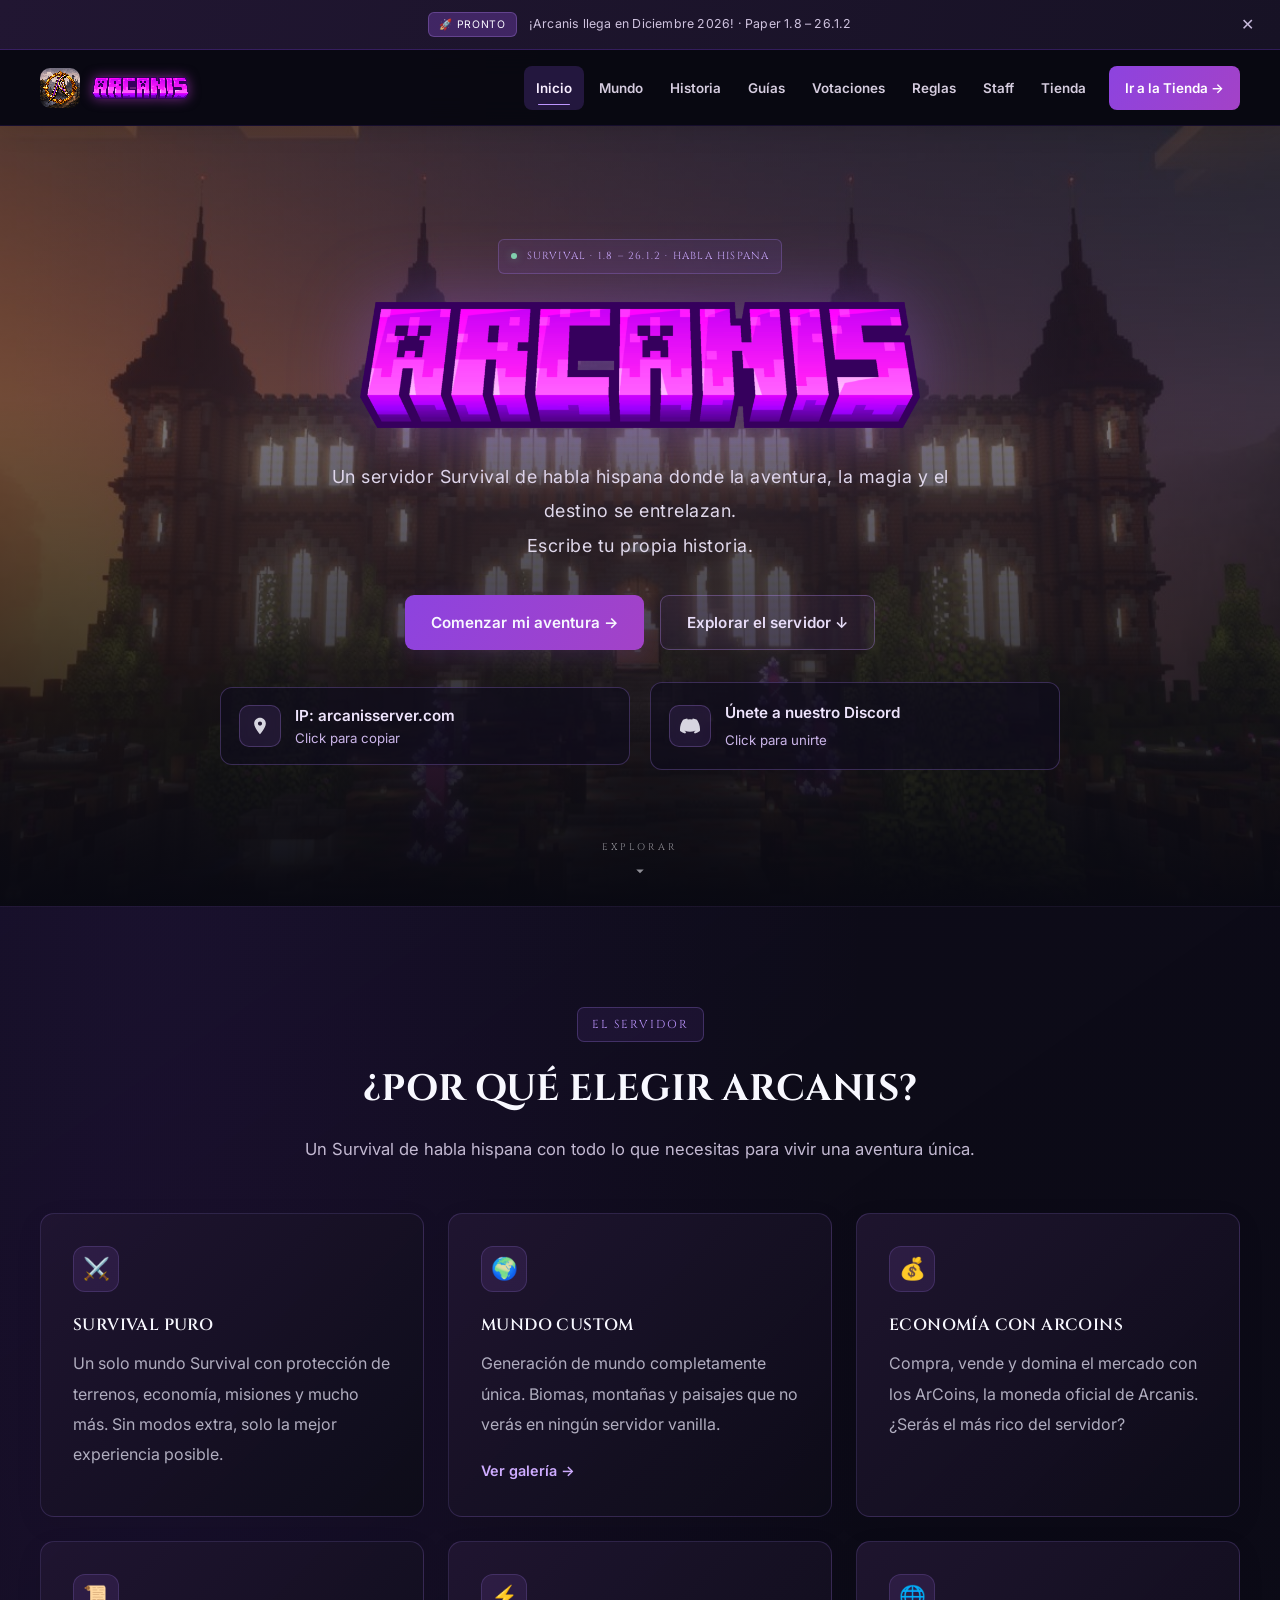
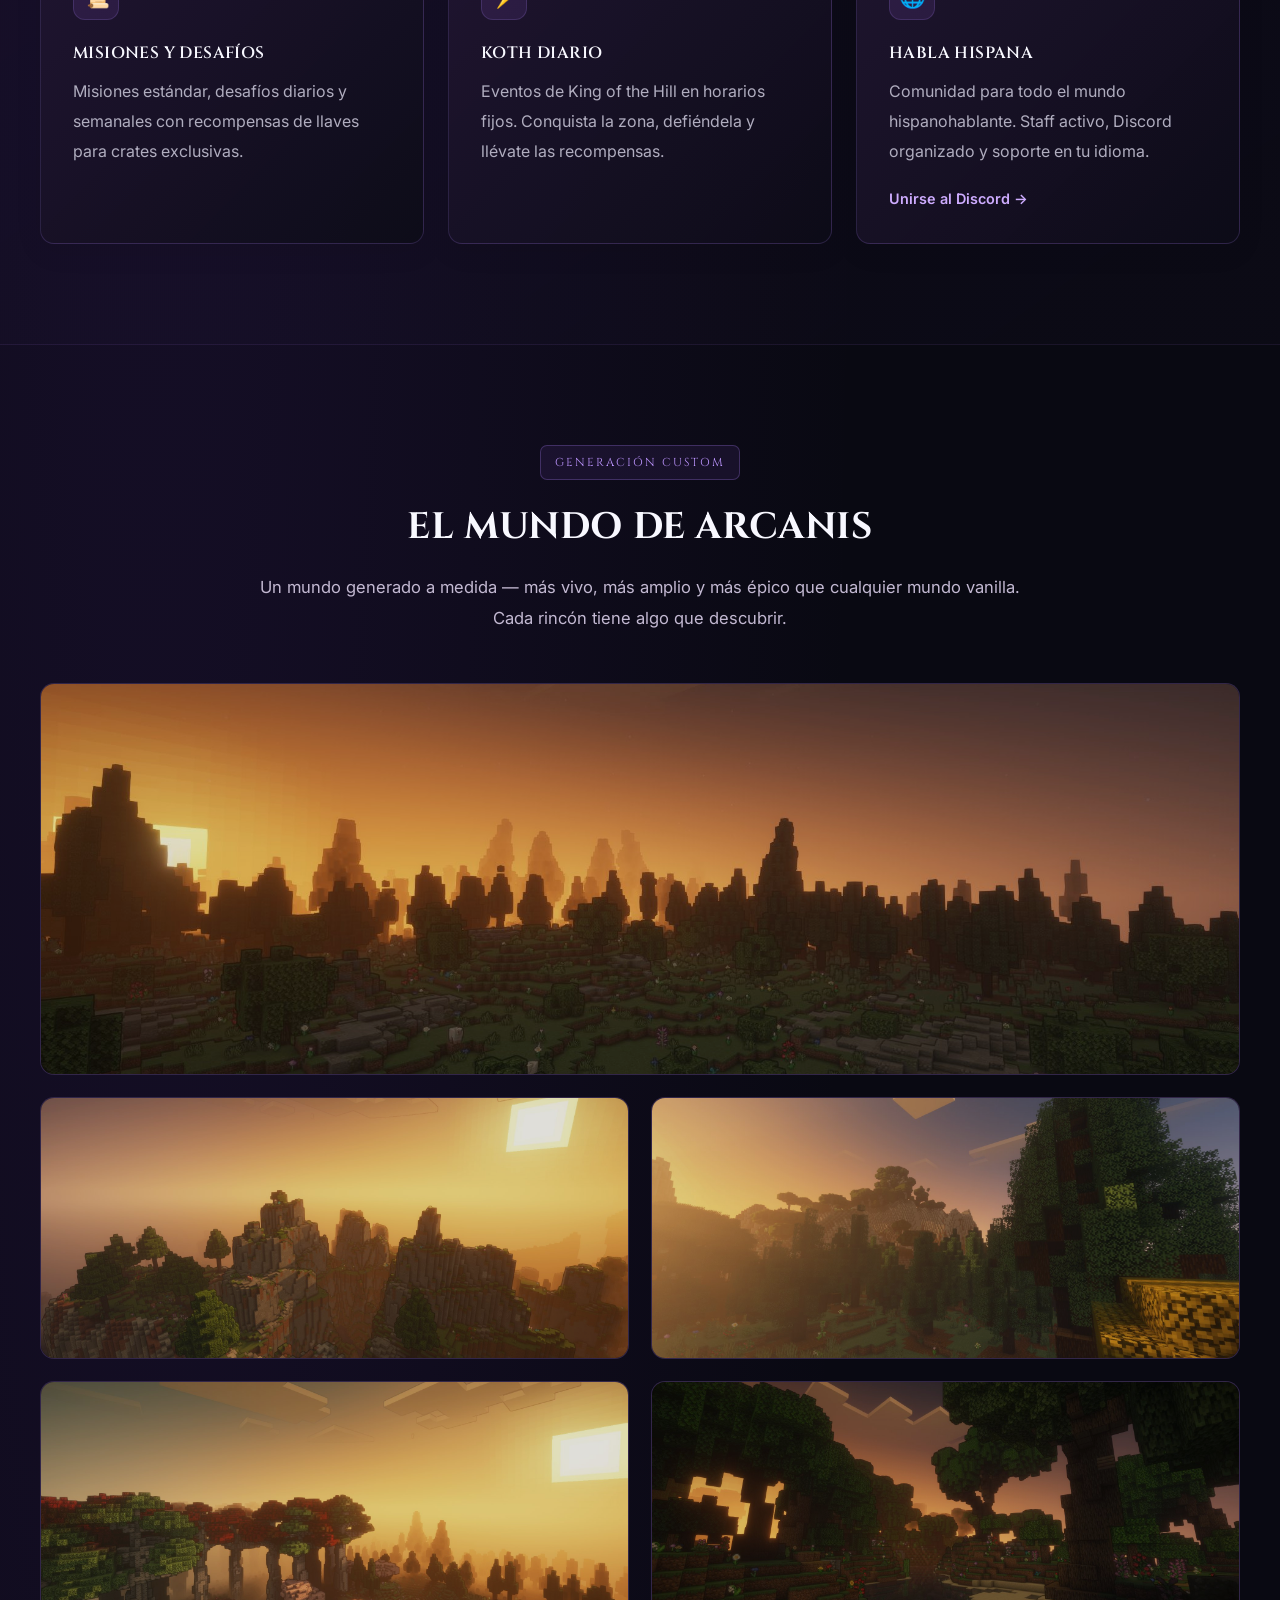
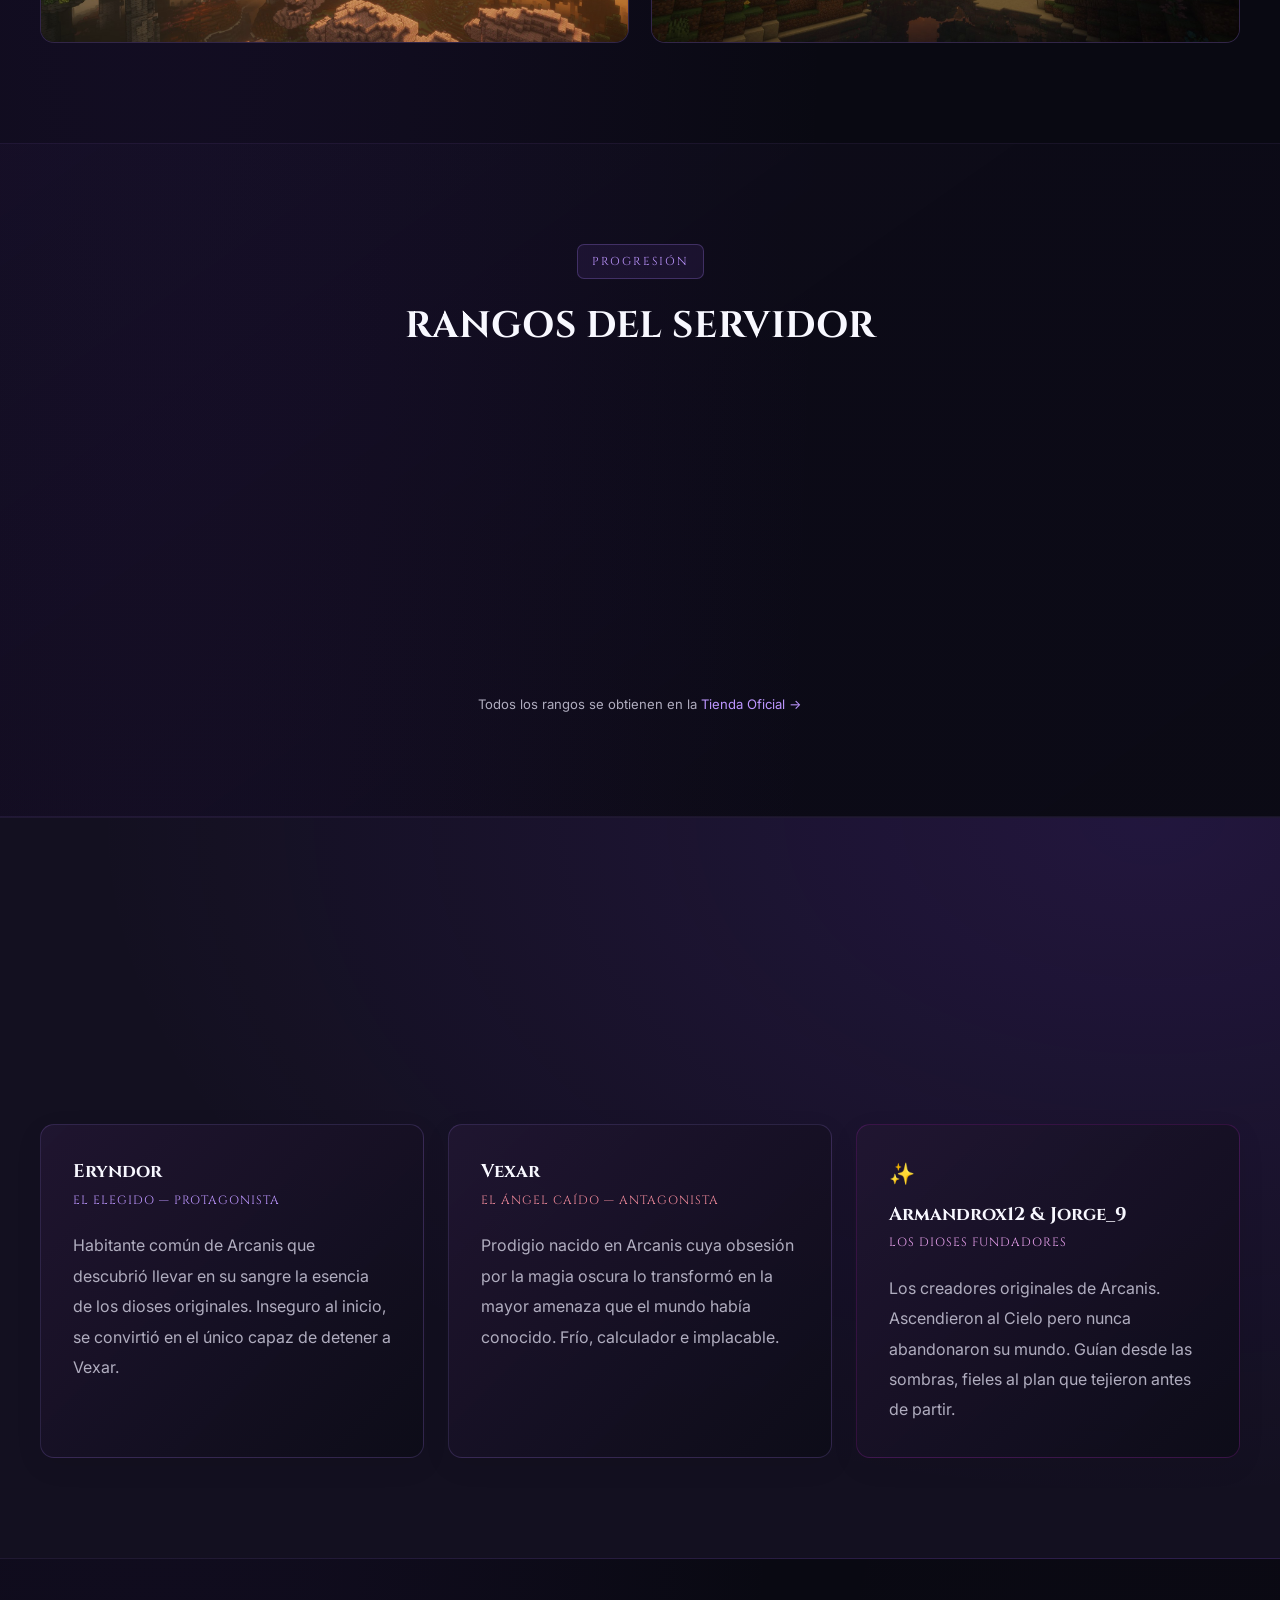
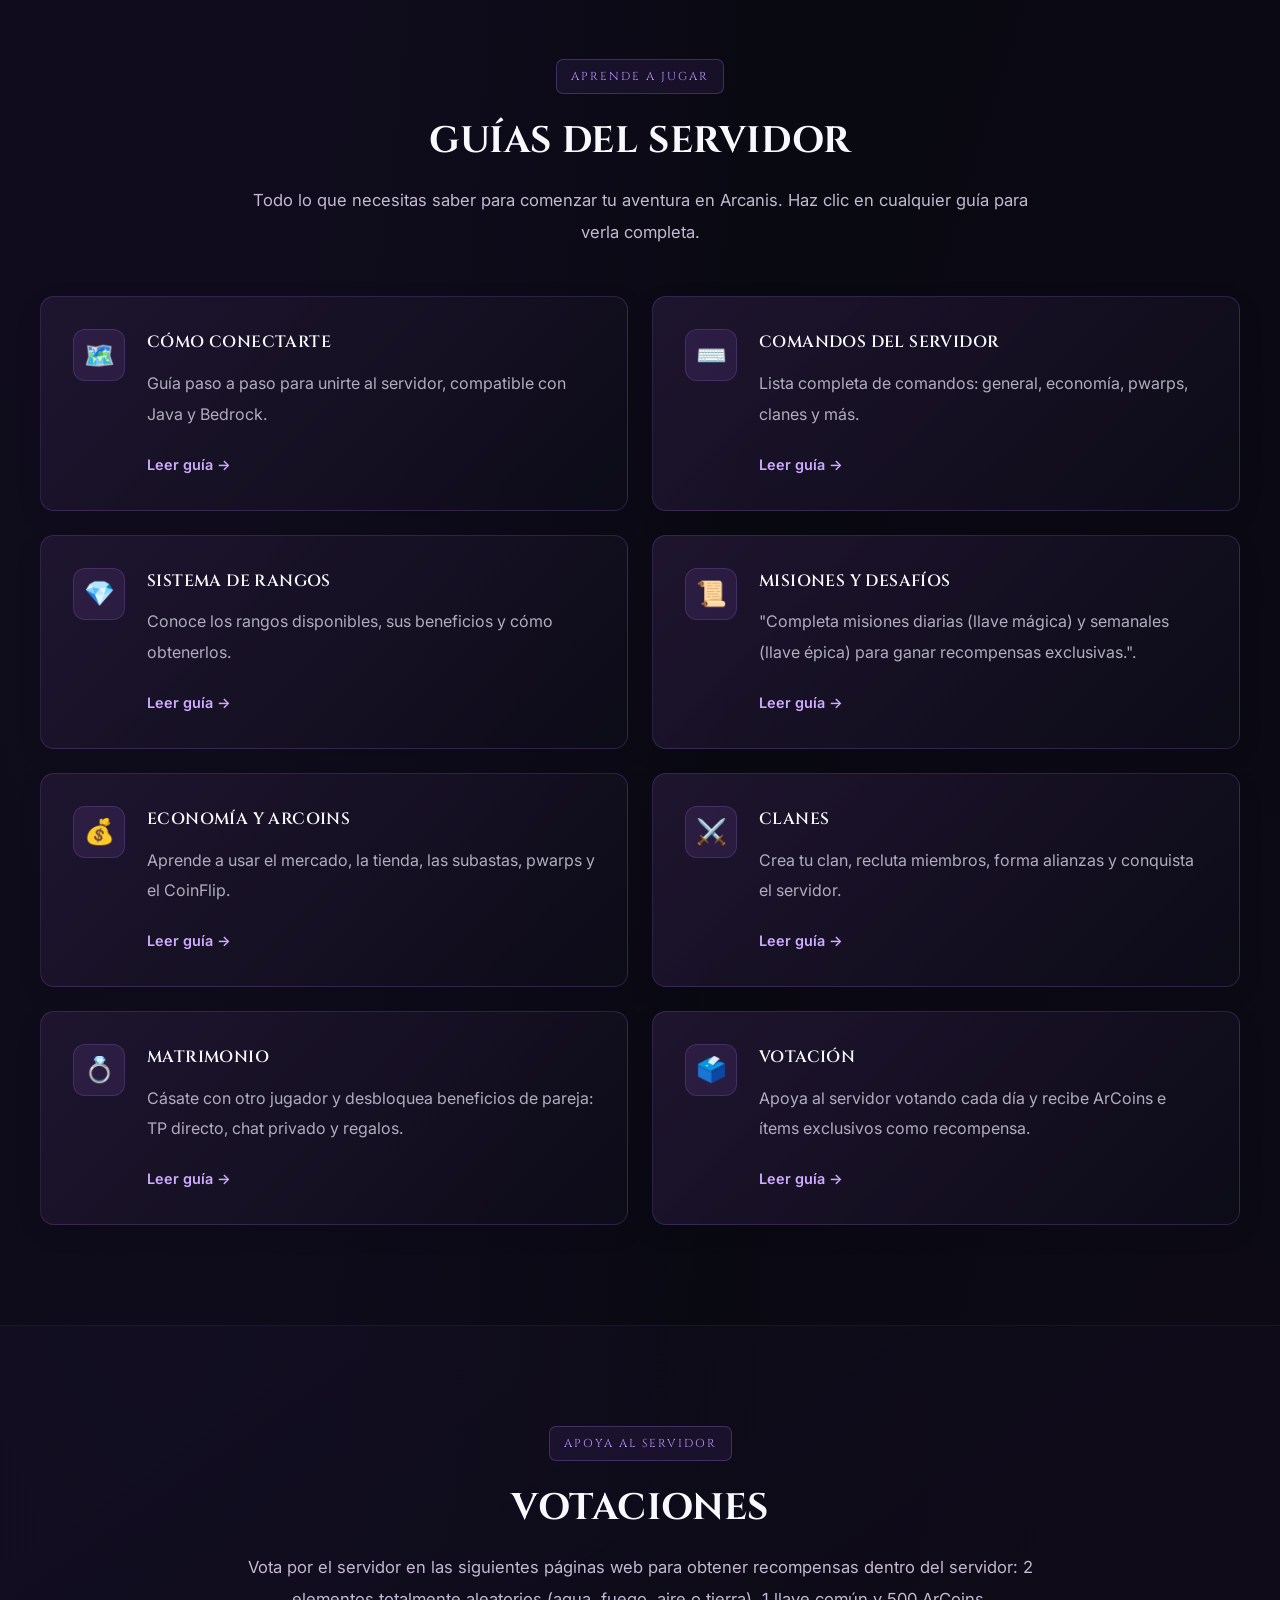
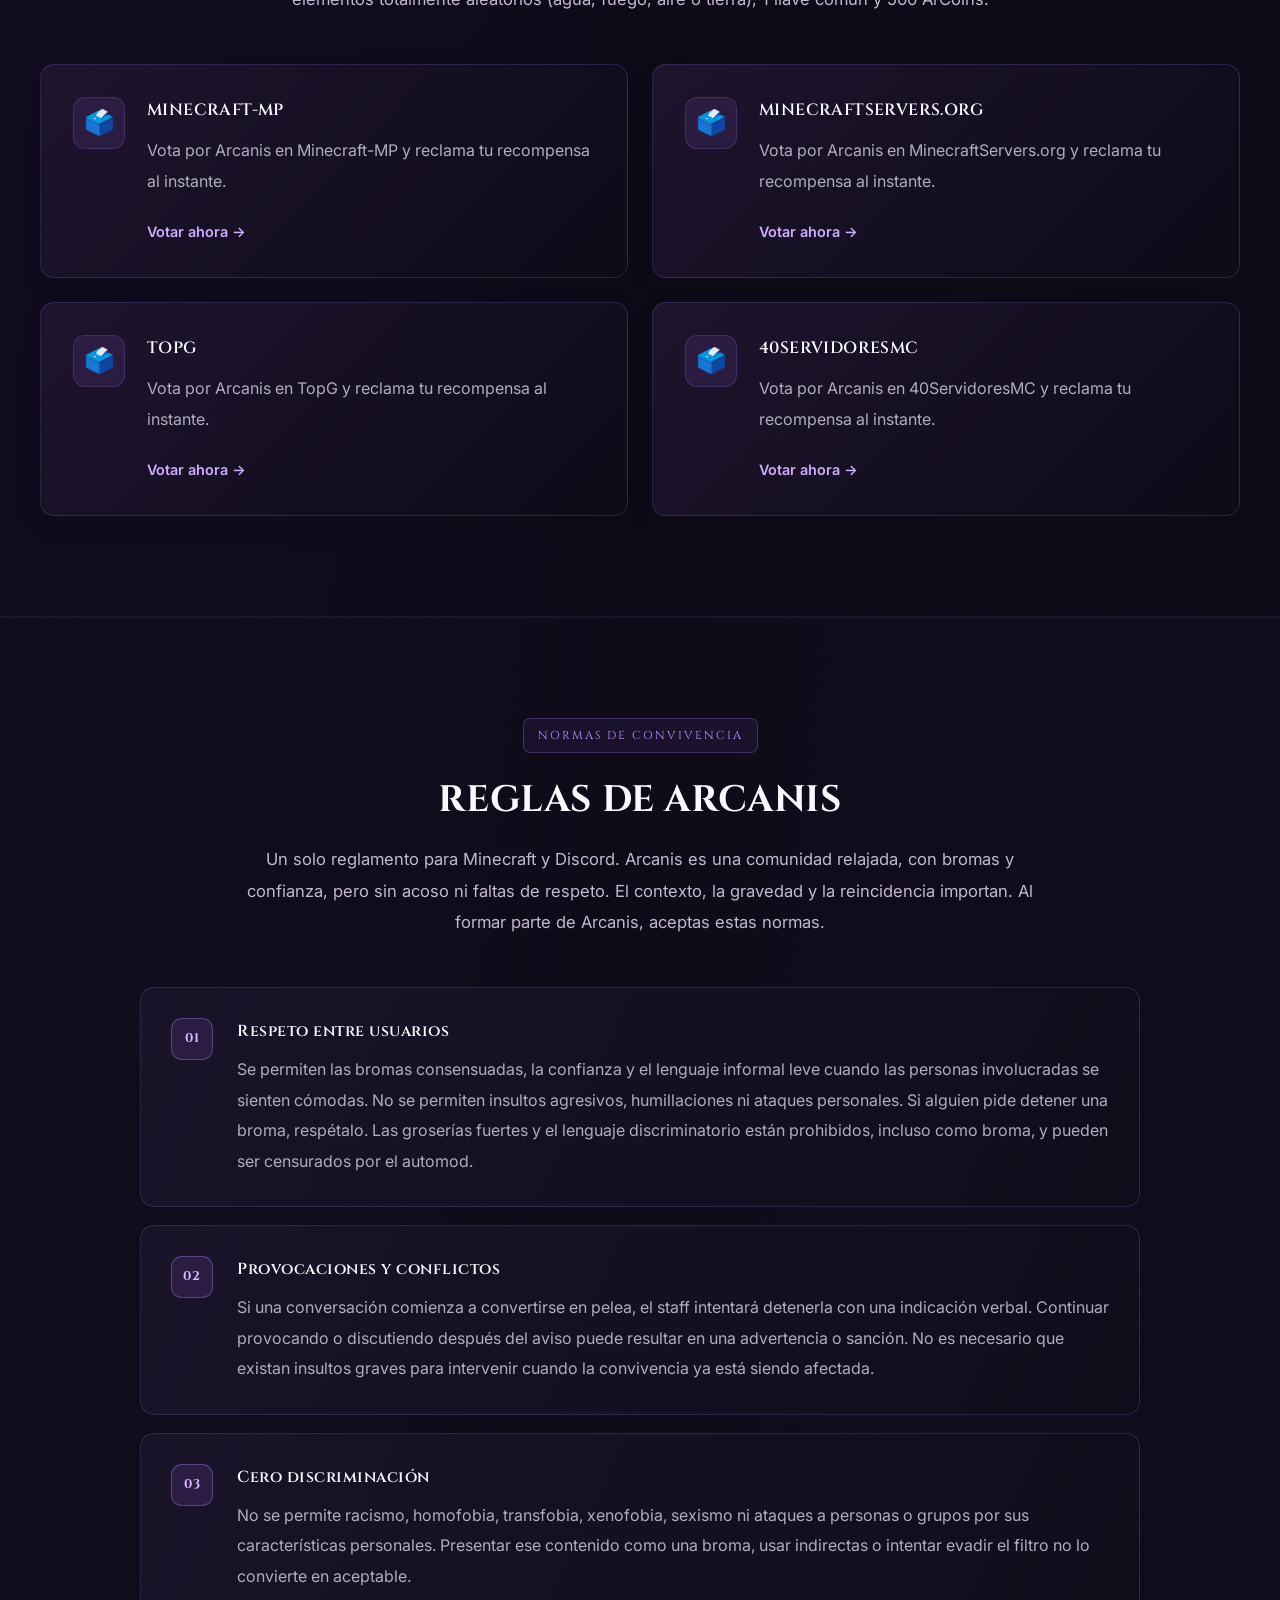
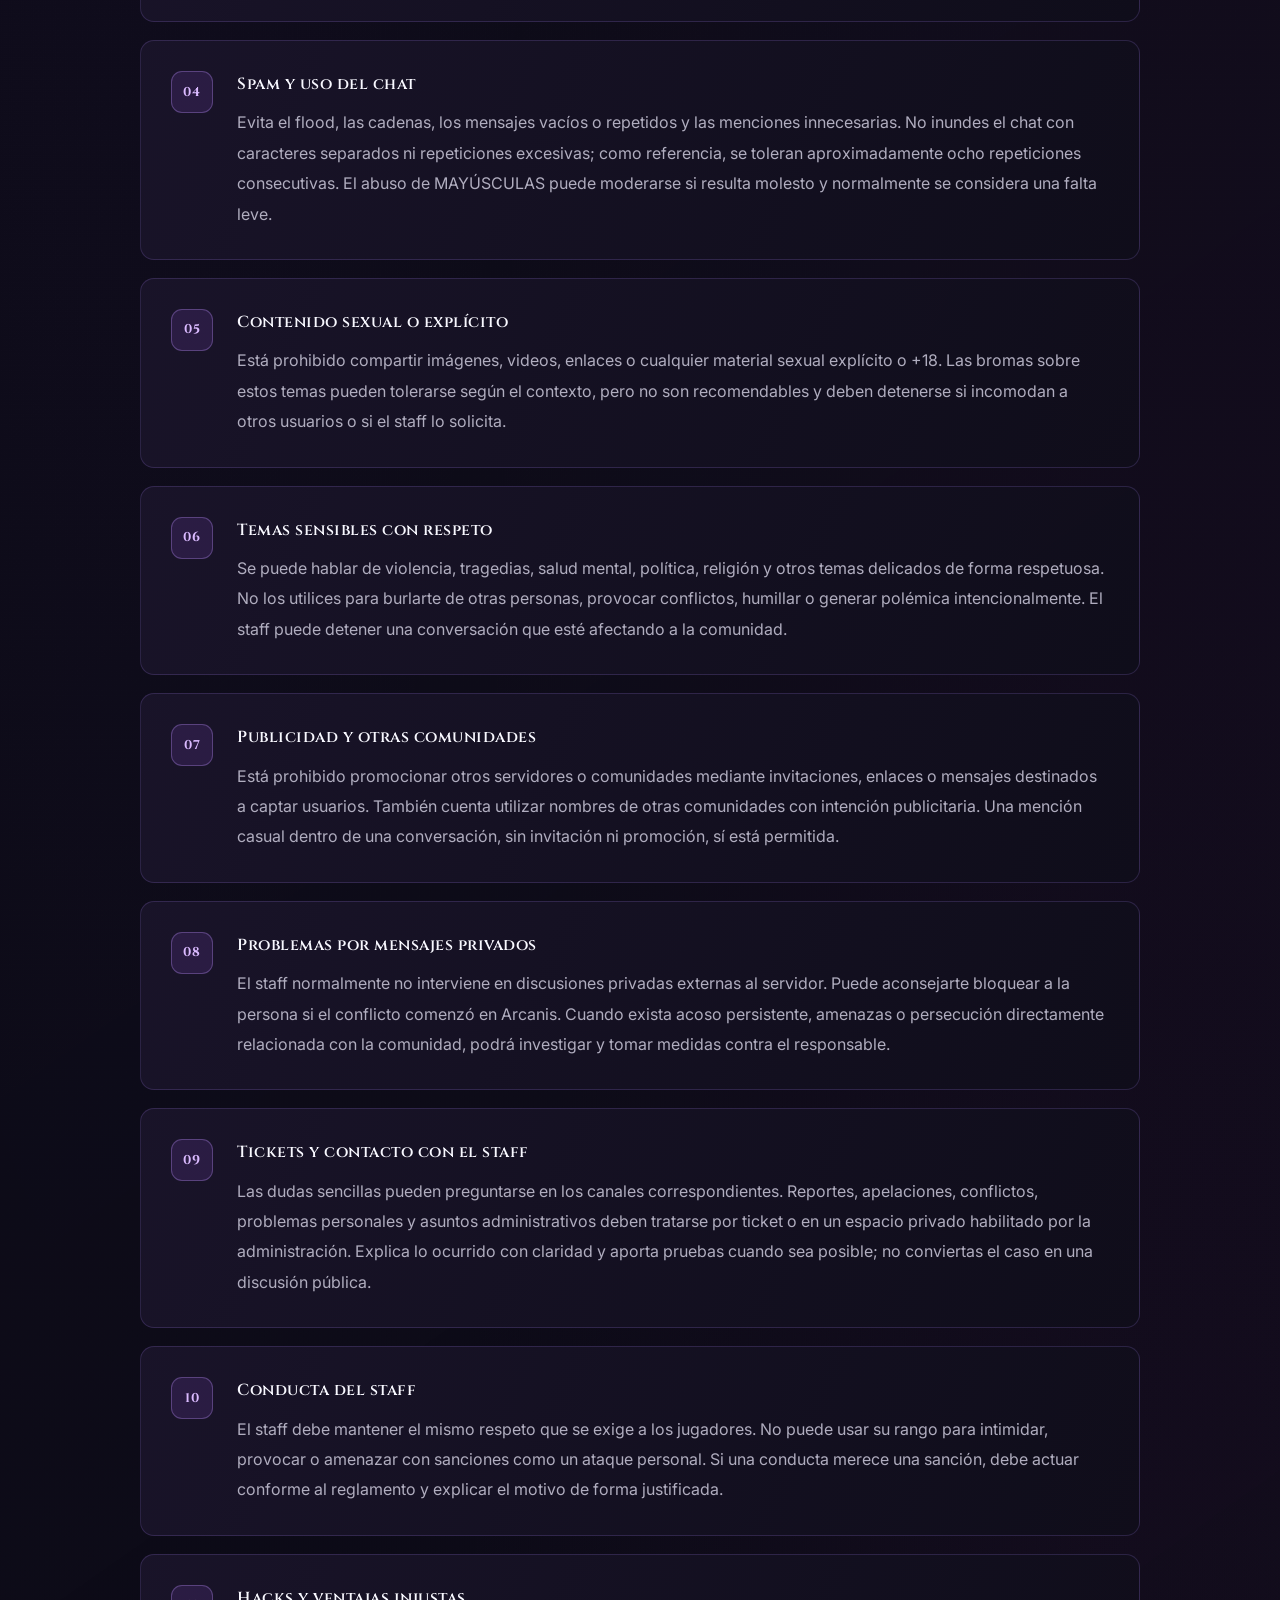
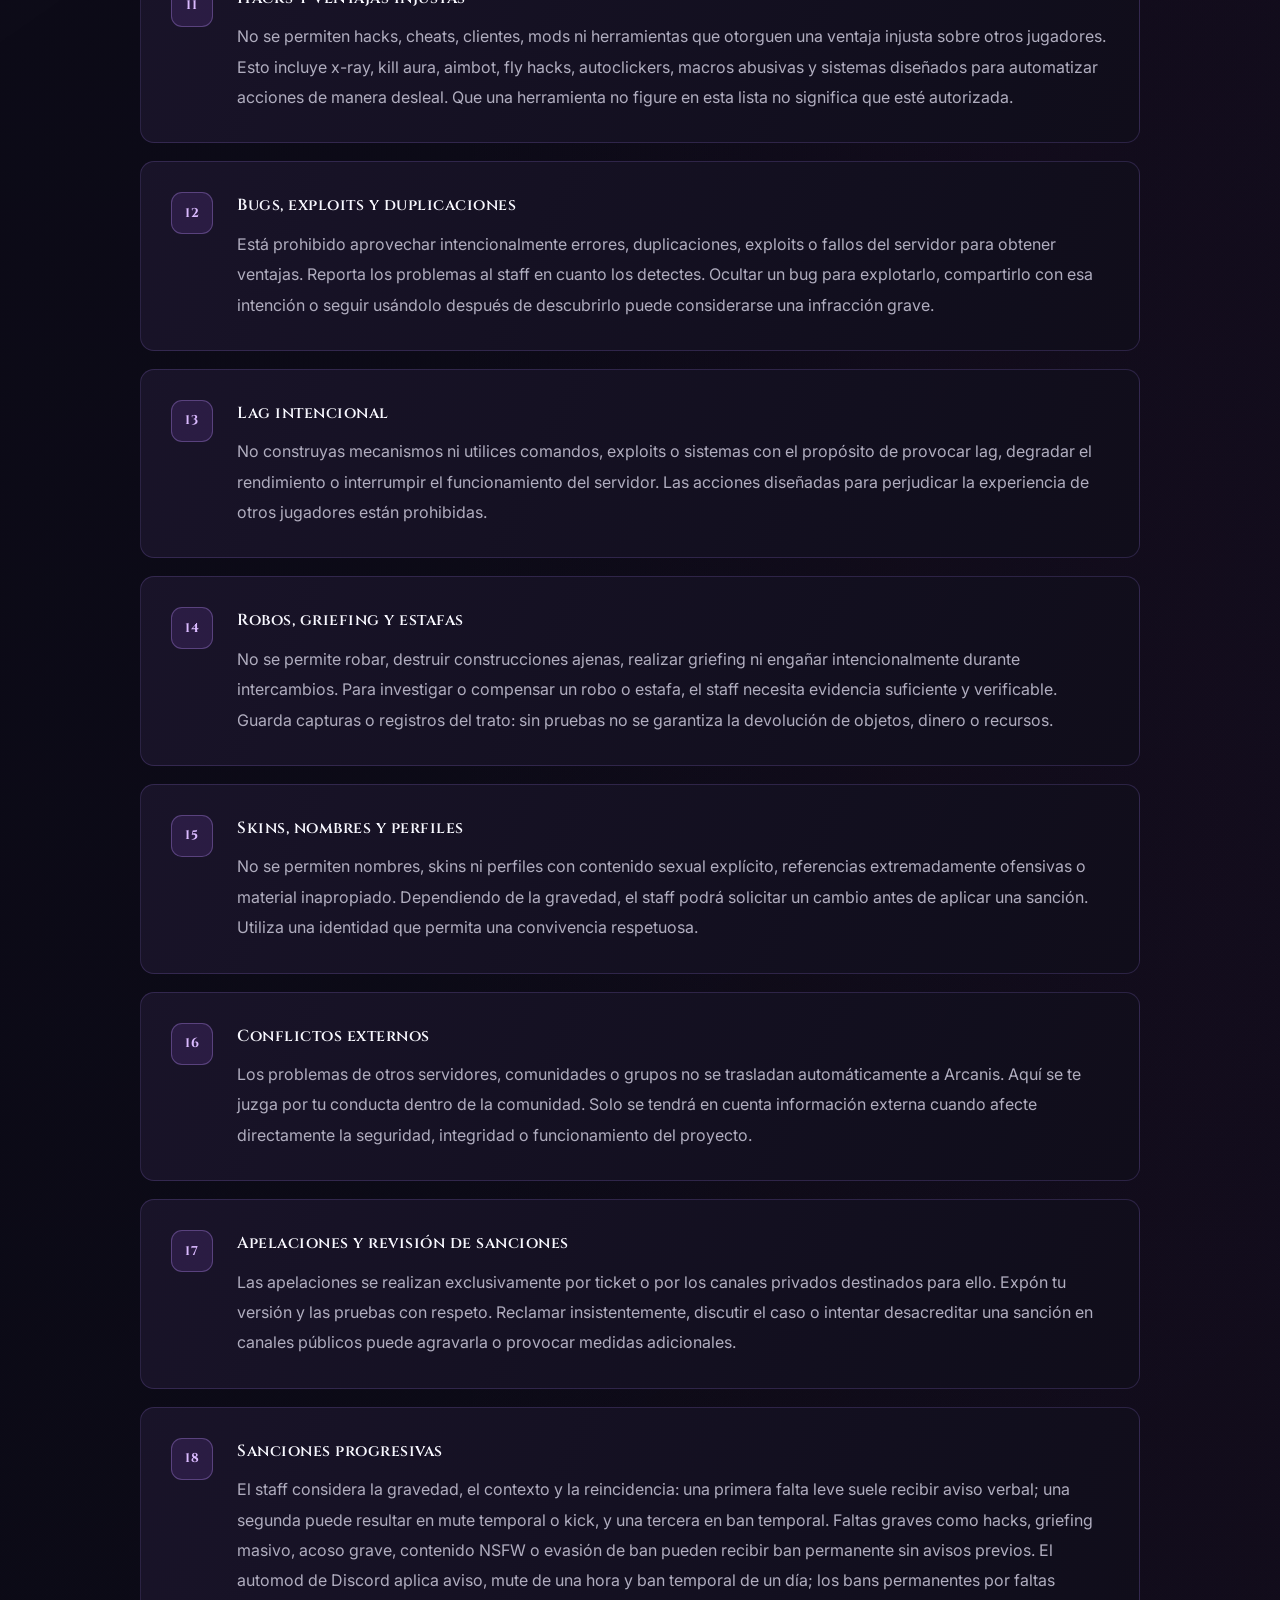
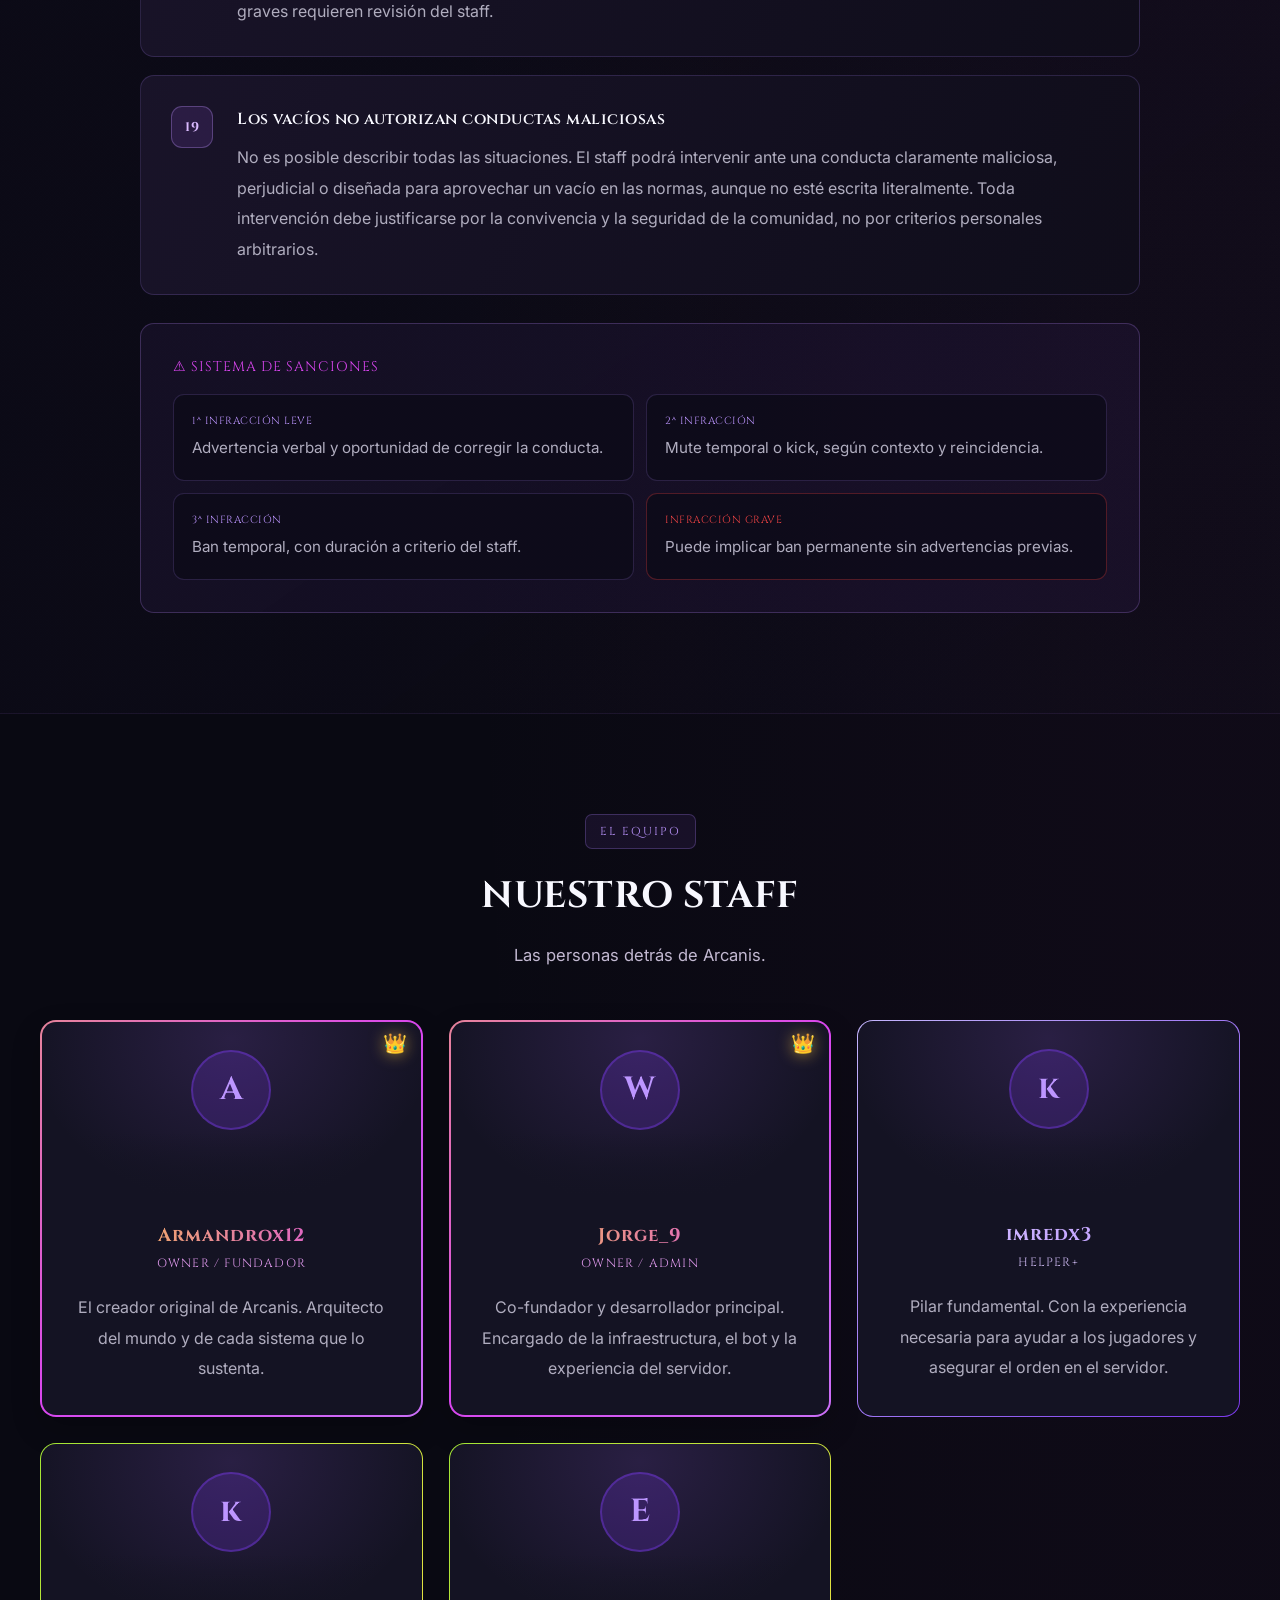
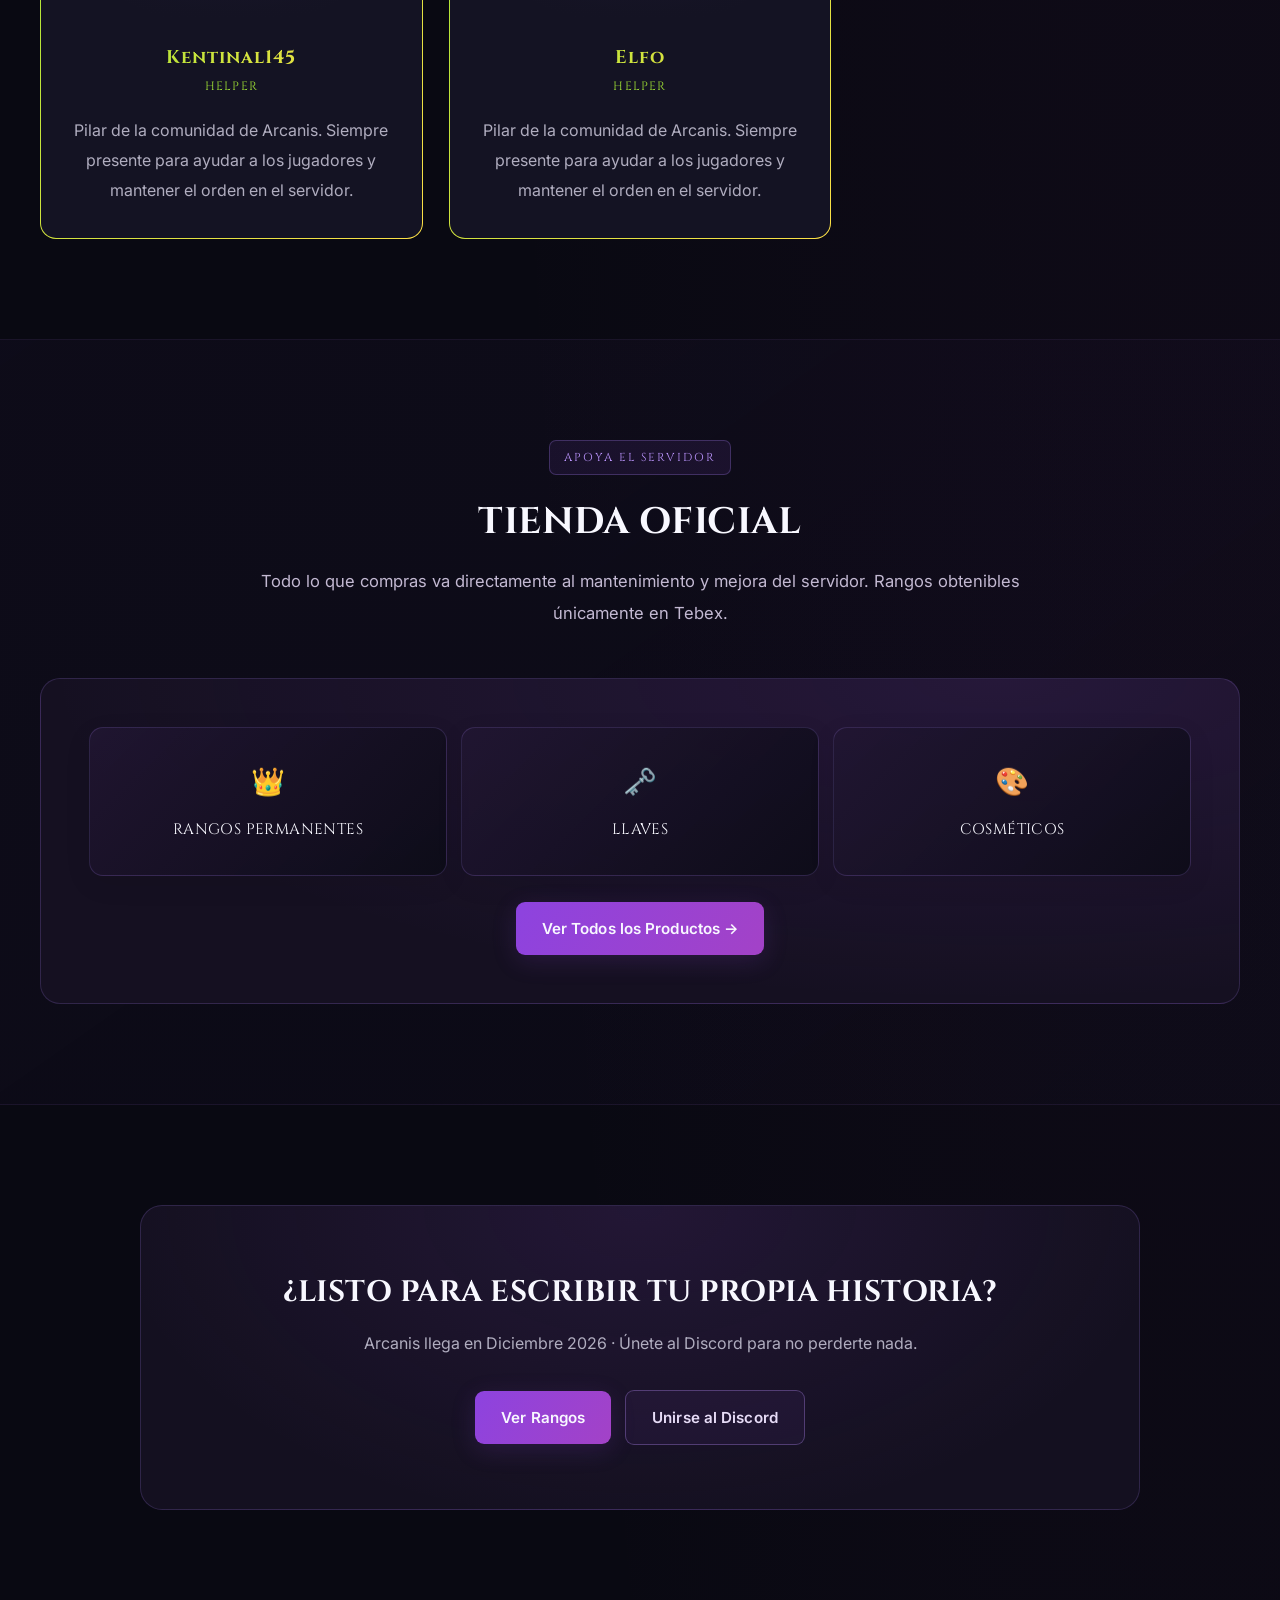
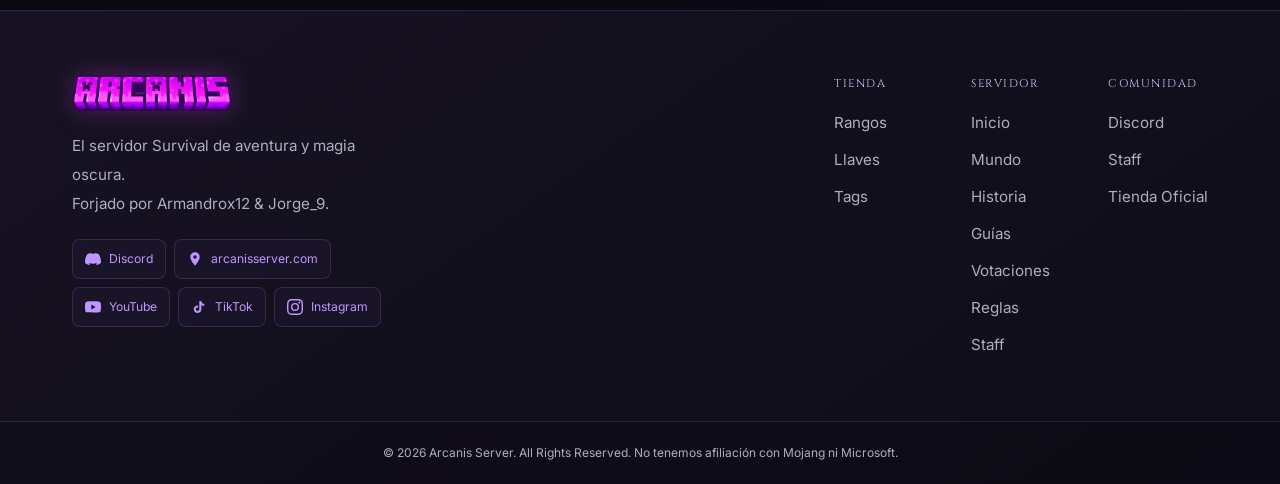
==== commit bde339ca: "Add files via upload" ====
--- a/index.html
+++ b/index.html
@@ -7,7 +7,7 @@
 
     <!-- SEO -->
     <meta name="description" content="Arcanis — Servidor Minecraft Survival para habla hispana. Versiones 1.8 a 26.1.2. Rangos, misiones, economía con ArCoins y generación de mundo única. Lanzamiento Diciembre 2026.">
-    <meta name="keywords" content="Arcanis, servidor minecraft, survival, arcanis.servemc.net, minecraft hispano">
+    <meta name="keywords" content="Arcanis, servidor minecraft, survival, arcanisserver.com, minecraft hispano">
     <meta name="author" content="Arcanis Network">
     <meta name="theme-color" content="#7c3aed">
 
@@ -503,7 +503,7 @@
         <div class="hero-info-row">
             <button type="button" class="hero-info-item" onclick="copyIP()" aria-label="Copiar IP del servidor">
                 <span class="icon-wrap" id="ip-icon-wrap"><svg viewBox="0 0 24 24"><path id="ip-icon-path" d="M12 2C8.13 2 5 5.13 5 9c0 5.25 7 13 7 13s7-7.75 7-13c0-3.87-3.13-7-7-7zm0 9.5c-1.38 0-2.5-1.12-2.5-2.5S10.62 6.5 12 6.5s2.5 1.12 2.5 2.5-1.12 2.5-2.5 2.5z"/></svg></span>
-                <span><span class="info-label">IP: arcanis.servemc.net</span><span class="info-sub" id="ip-sub">Click para copiar</span></span>
+                <span><span class="info-label">IP: arcanisserver.com</span><span class="info-sub" id="ip-sub">Click para copiar</span></span>
             </button>
             <a class="hero-info-item" href="https://discord.gg/GycJsW5w7H" target="_blank">
                 <div class="icon-wrap"><svg viewBox="0 0 24 24"><path d="M20.317 4.37a19.791 19.791 0 0 0-4.885-1.515.074.074 0 0 0-.079.037c-.21.375-.444.864-.608 1.25a18.27 18.27 0 0 0-5.487 0 12.64 12.64 0 0 0-.617-1.25.077.077 0 0 0-.079-.037A19.736 19.736 0 0 0 3.677 4.37a.07.07 0 0 0-.032.027C.533 9.046-.32 13.58.099 18.057c.002.022.015.043.033.055a19.935 19.935 0 0 0 5.993 3.03.078.078 0 0 0 .084-.028c.462-.63.874-1.295 1.226-1.994a.076.076 0 0 0-.041-.106 13.138 13.138 0 0 1-1.872-.892.077.077 0 0 1-.008-.128 10.2 10.2 0 0 0 .372-.292.074.074 0 0 1 .077-.01c3.928 1.793 8.18 1.793 12.062 0a.074.074 0 0 1 .078.01c.12.098.246.198.373.292a.077.077 0 0 1-.006.127 12.299 12.299 0 0 1-1.873.892.077.077 0 0 0-.041.107c.36.698.772 1.362 1.225 1.993a.076.076 0 0 0 .084.028 19.839 19.839 0 0 0 6.002-3.03.077.077 0 0 0 .032-.054c.5-5.177-.838-9.674-3.549-13.66a.061.061 0 0 0-.031-.03z"/></svg></div>
@@ -841,7 +841,7 @@
                 </a>
                 <a onclick="copyIP(); return false;" href="#" class="footer-social-btn">
                     <svg viewBox="0 0 24 24" fill="currentColor" width="16" height="16"><path d="M12 2C8.13 2 5 5.13 5 9c0 5.25 7 13 7 13s7-7.75 7-13c0-3.87-3.13-7-7-7zm0 9.5c-1.38 0-2.5-1.12-2.5-2.5S10.62 6.5 12 6.5s2.5 1.12 2.5 2.5-1.12 2.5-2.5 2.5z"/></svg>
-                    arcanis.servemc.net
+                    arcanisserver.com
                 </a>
                 <a href="http://www.youtube.com/@Arcanis_Oficial" target="_blank" class="footer-social-btn">
                     <svg viewBox="0 0 24 24" fill="currentColor" width="16" height="16"><path d="M23.498 6.186a3.016 3.016 0 0 0-2.122-2.136C19.505 3.545 12 3.545 12 3.545s-7.505 0-9.376.505A3.017 3.017 0 0 0 .502 6.186C0 8.07 0 12 0 12s0 3.93.502 5.814a3.016 3.016 0 0 0 2.122 2.136c1.871.505 9.376.505 9.376.505s7.505 0 9.376-.505a3.015 3.015 0 0 0 2.122-2.136C24 15.93 24 12 24 12s0-3.93-.502-5.814zM9.545 15.568V8.432L15.818 12l-6.273 3.568z"/></svg>
@@ -1021,7 +1021,7 @@
 const IP_ICON_PIN = 'M12 2C8.13 2 5 5.13 5 9c0 5.25 7 13 7 13s7-7.75 7-13c0-3.87-3.13-7-7-7zm0 9.5c-1.38 0-2.5-1.12-2.5-2.5S10.62 6.5 12 6.5s2.5 1.12 2.5 2.5-1.12 2.5-2.5 2.5z';
 const IP_ICON_CHECK = 'M9 16.17 4.83 12l-1.42 1.41L9 19 21 7l-1.41-1.41z';
 function copyIP(){
-    const copia = navigator.clipboard?.writeText ? navigator.clipboard.writeText('arcanis.servemc.net') : Promise.reject(new Error('Copia no disponible'));
+    const copia = navigator.clipboard?.writeText ? navigator.clipboard.writeText('arcanisserver.com') : Promise.reject(new Error('Copia no disponible'));
     copia.then(()=>{
         document.getElementById('ip-sub').textContent='¡Copiada!';
         document.getElementById('ip-icon-wrap').classList.add('copied');
@@ -1034,7 +1034,7 @@
             document.getElementById('ip-icon-path').setAttribute('d', IP_ICON_PIN);
             t.classList.remove('show');
         }, 2400);
-    }).catch(()=>alert('IP: arcanis.servemc.net | Puerto: 24598'));
+    }).catch(()=>alert('IP: arcanisserver.com | Puerto: 24598'));
 }
 
 </script>
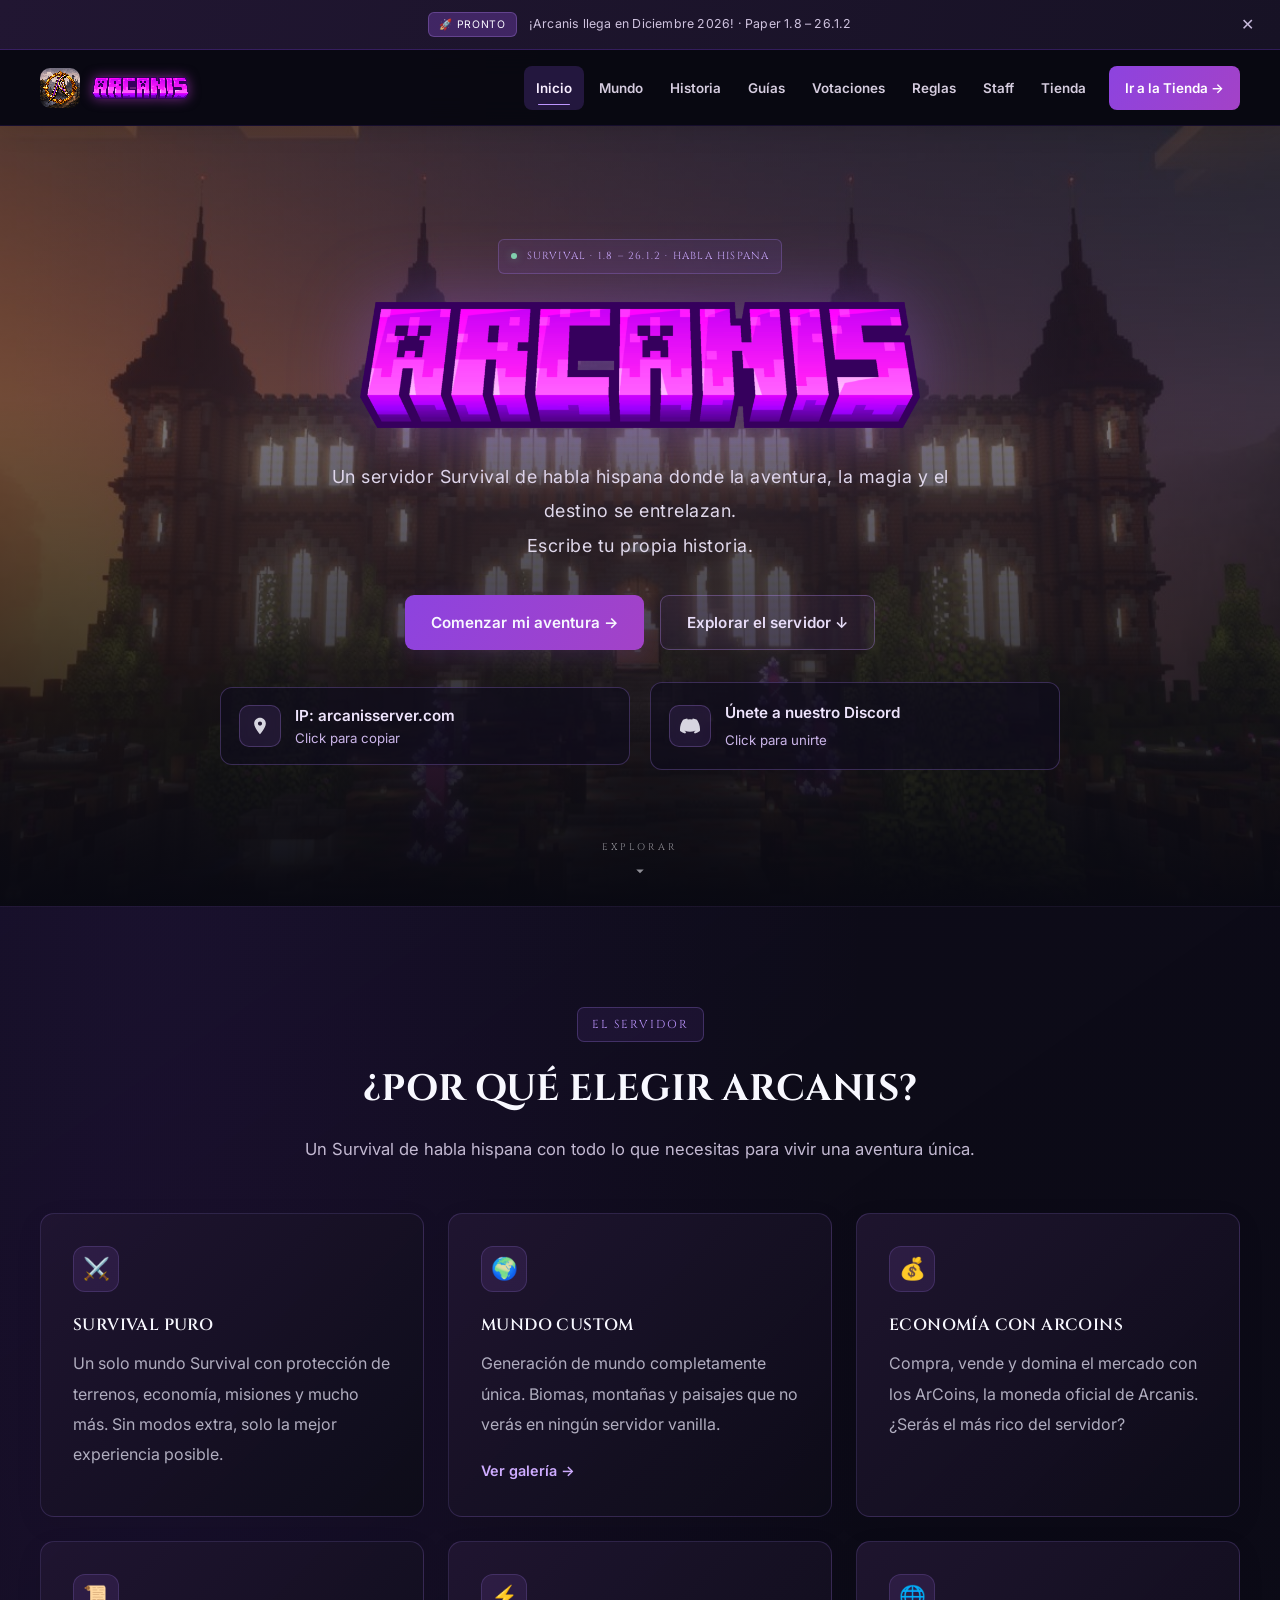
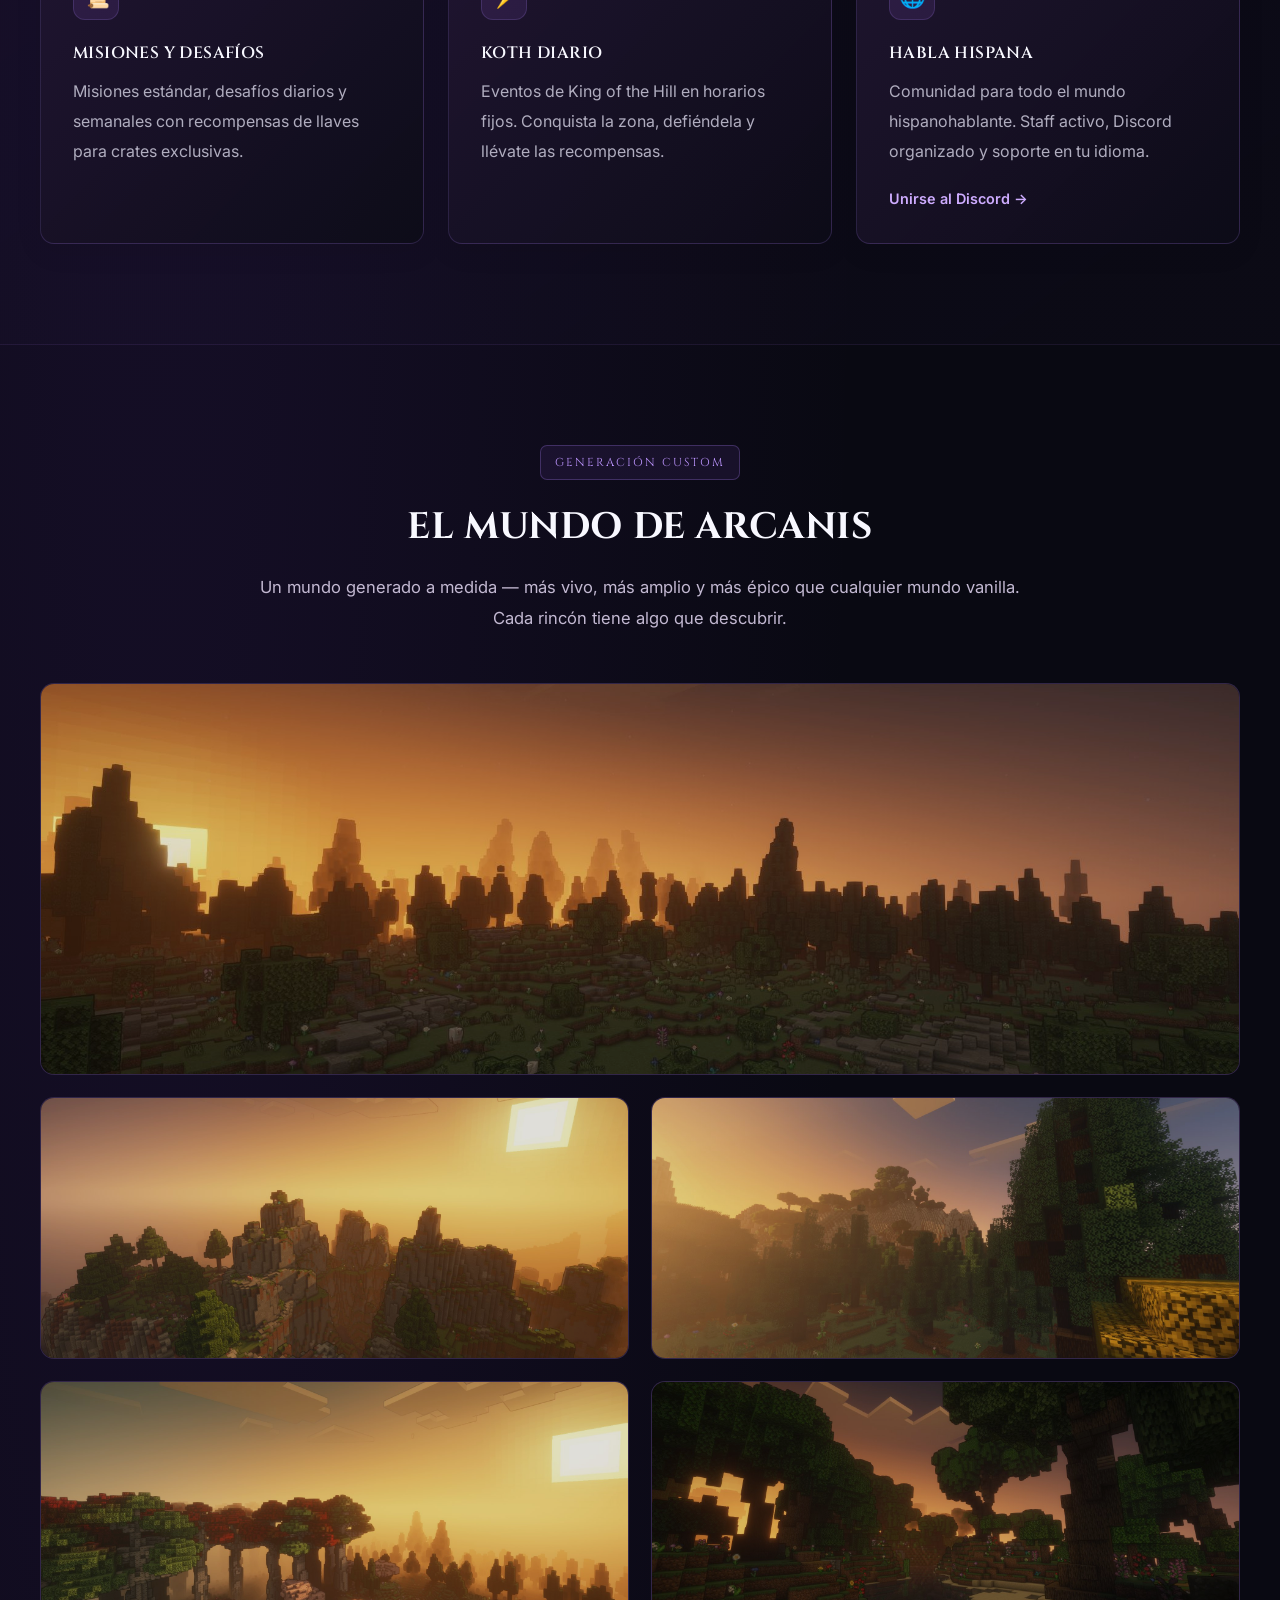
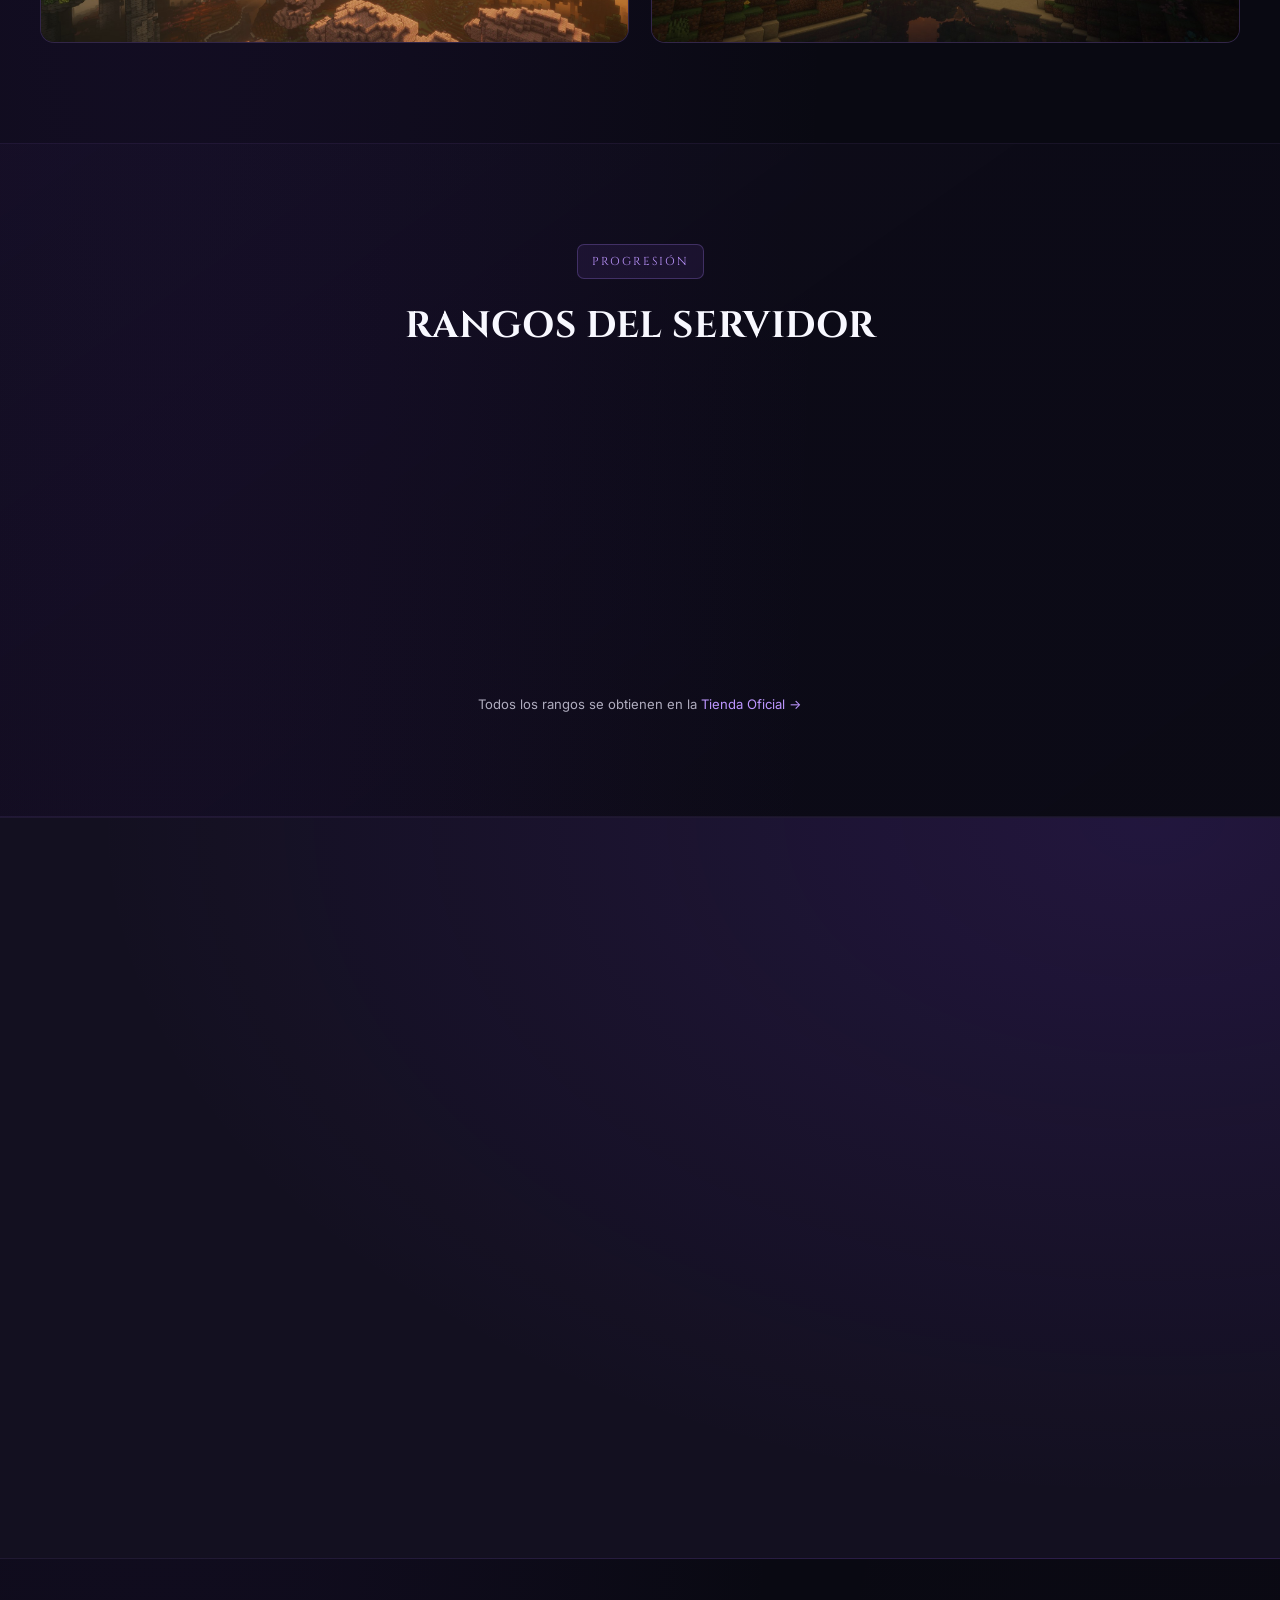
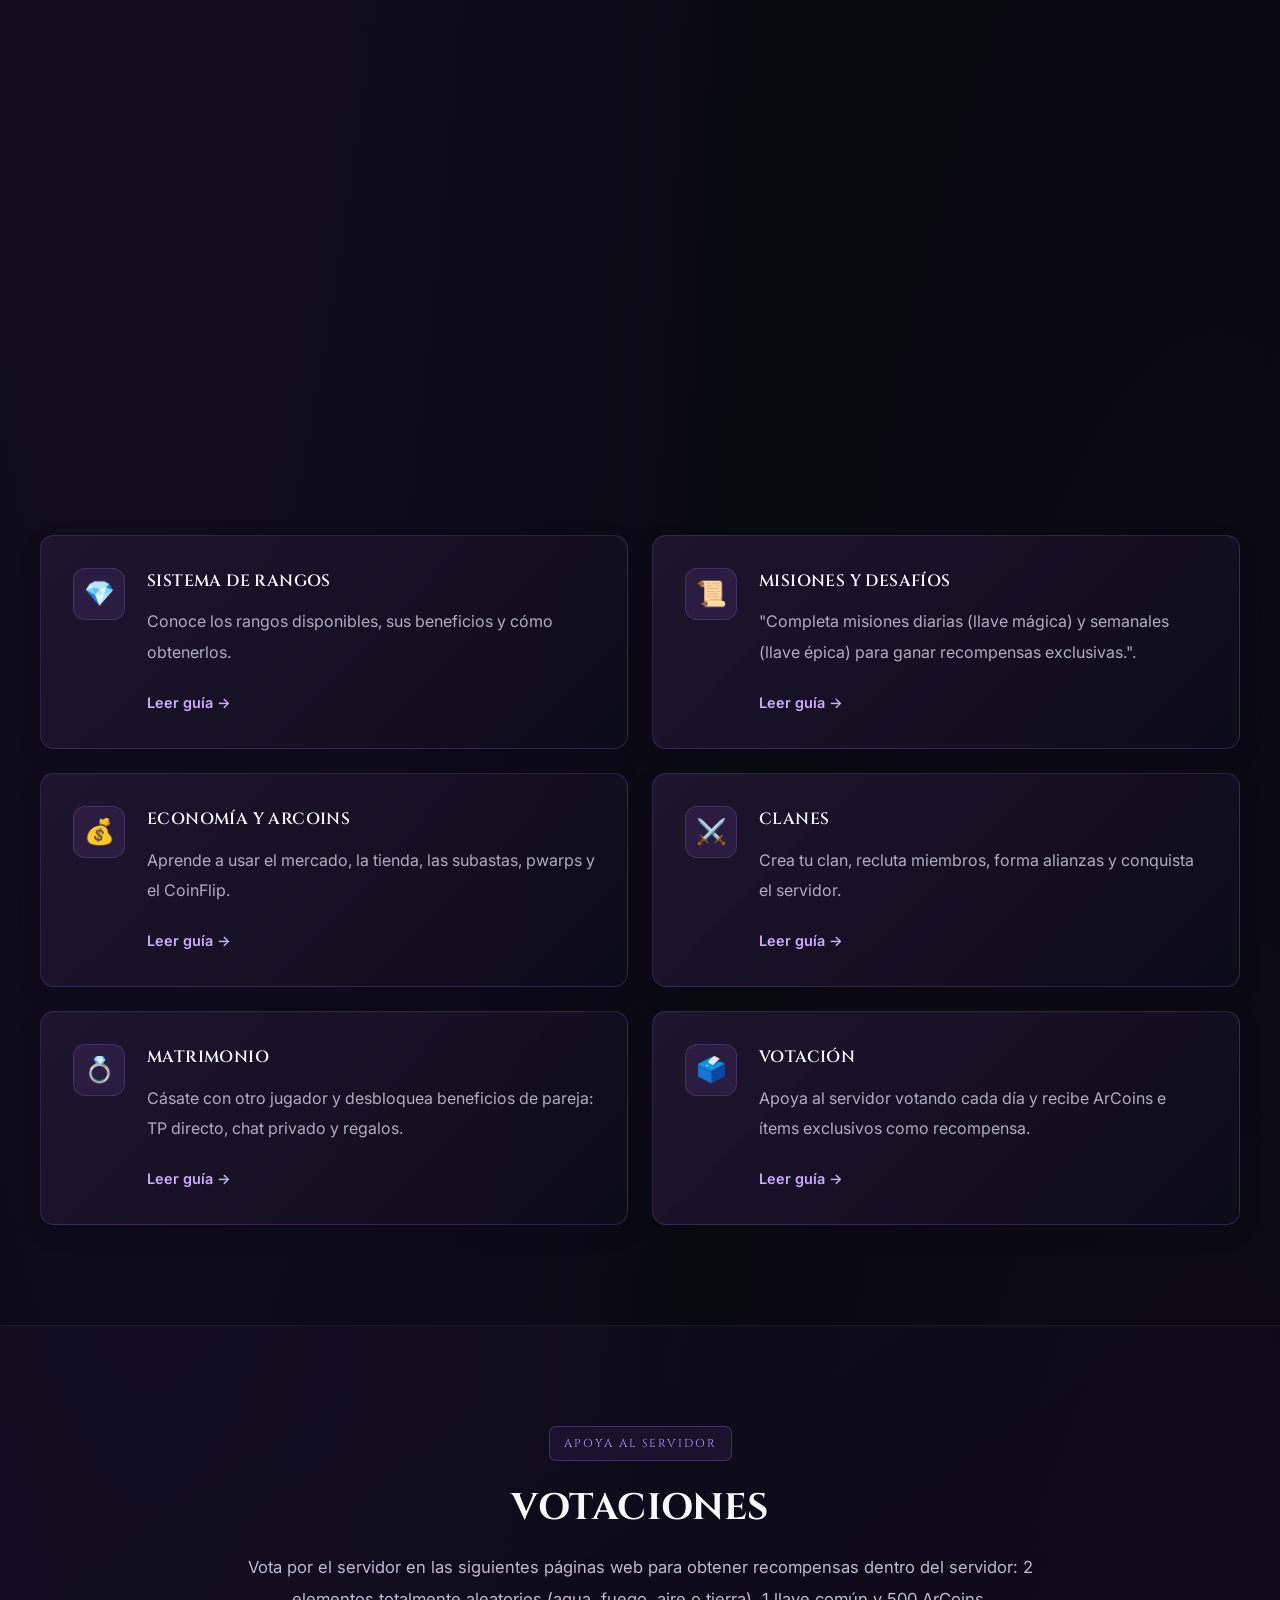
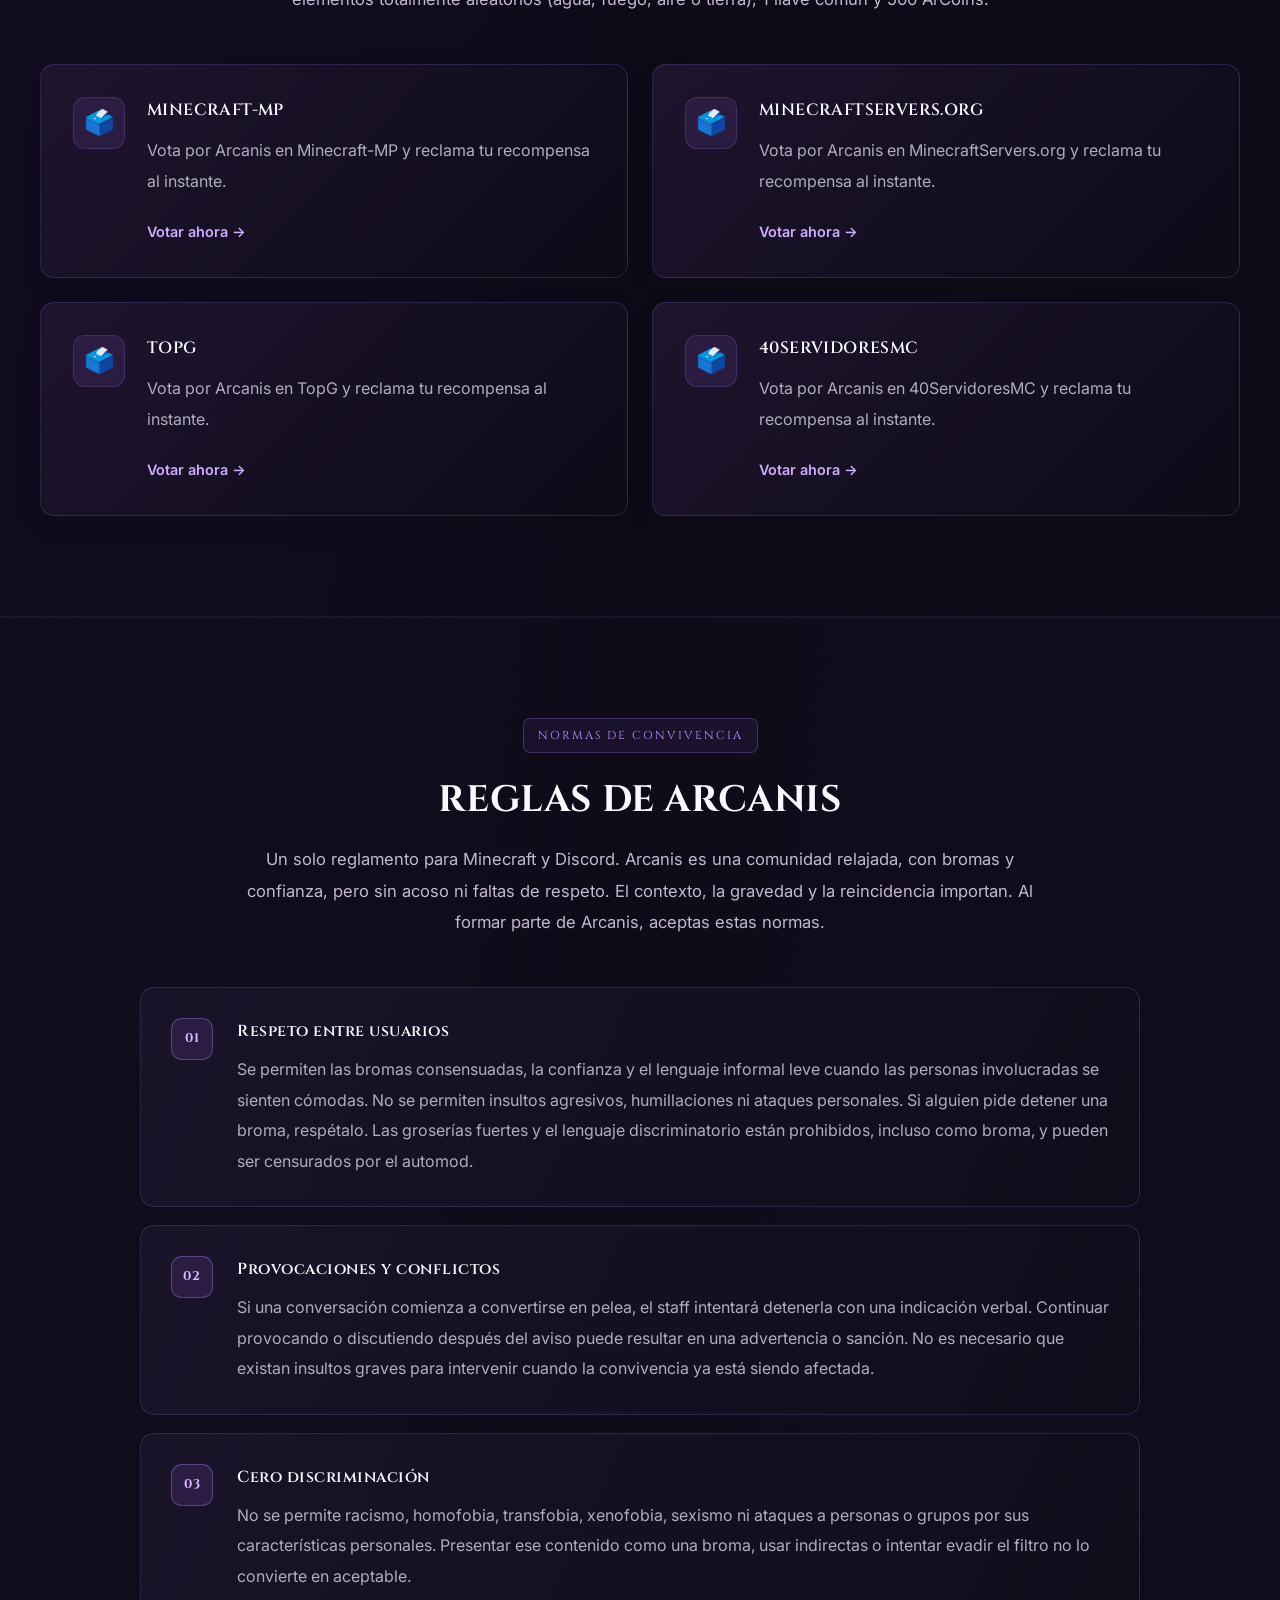
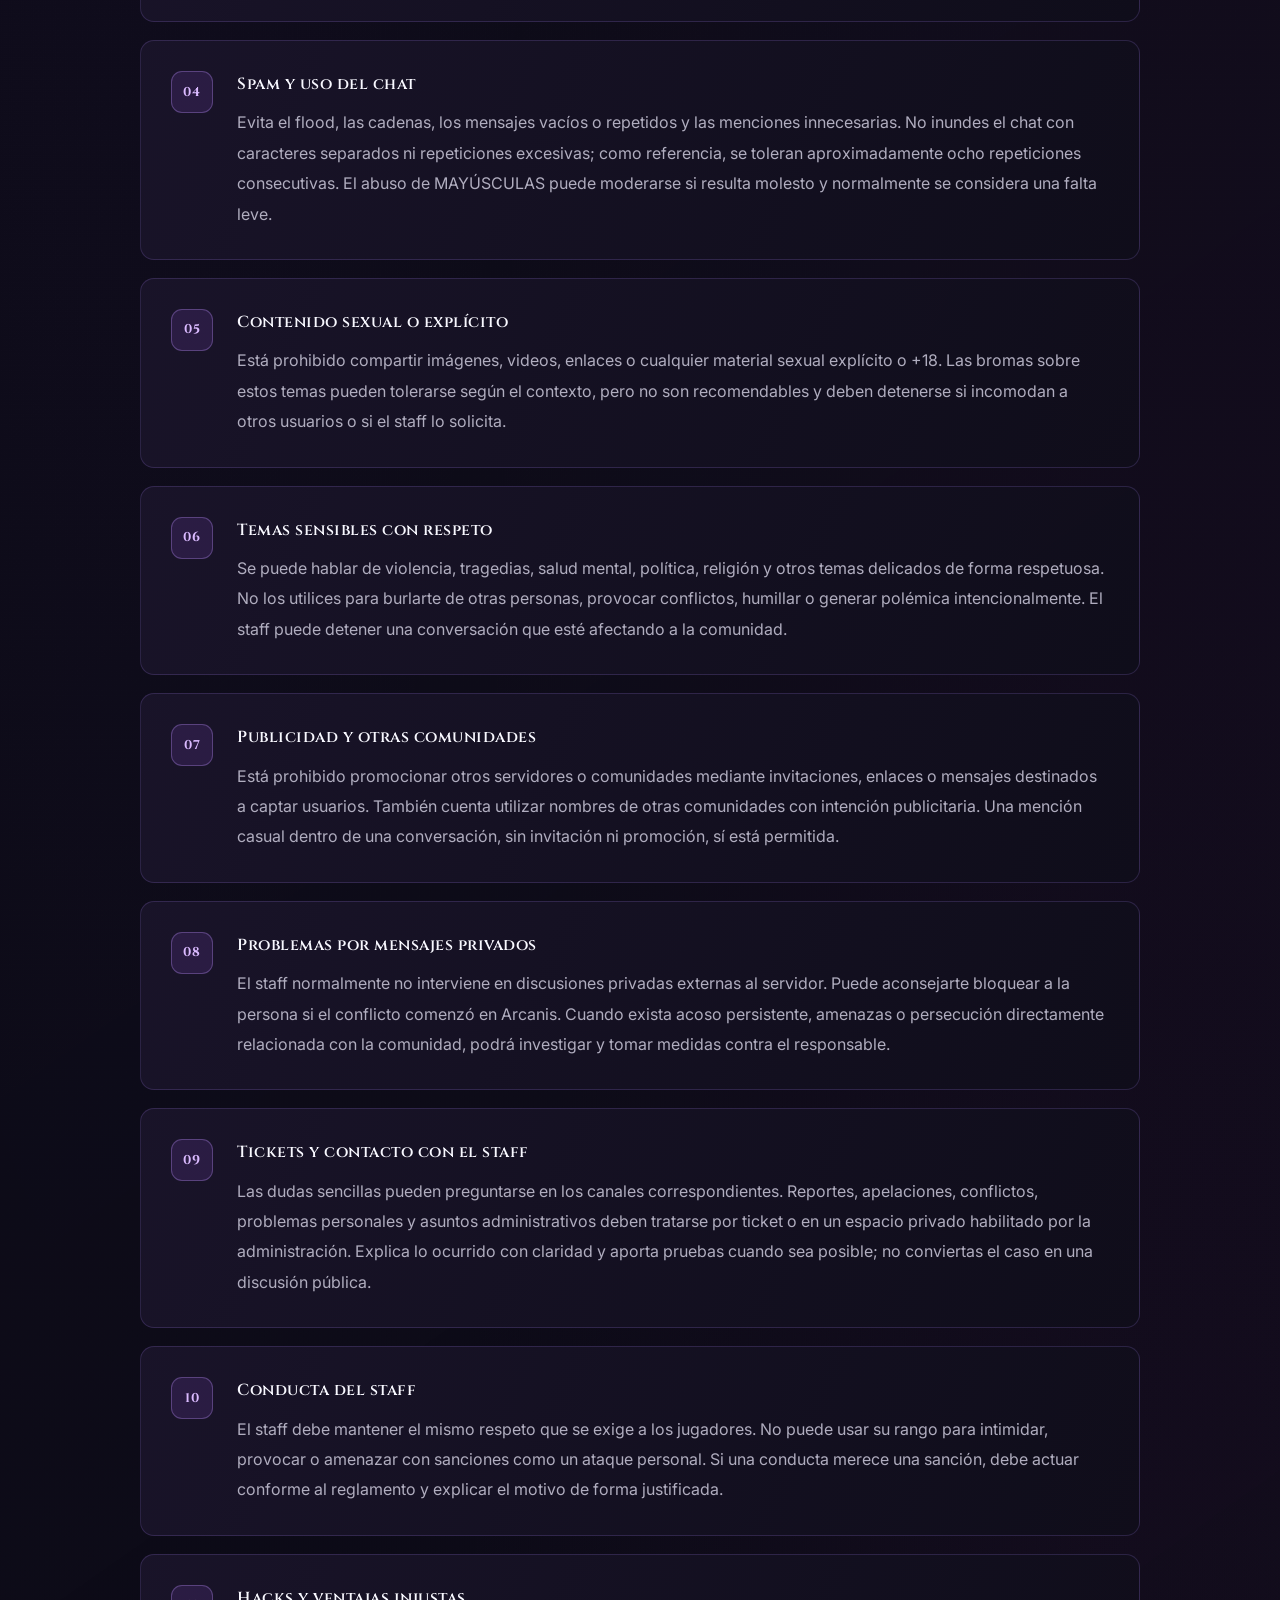
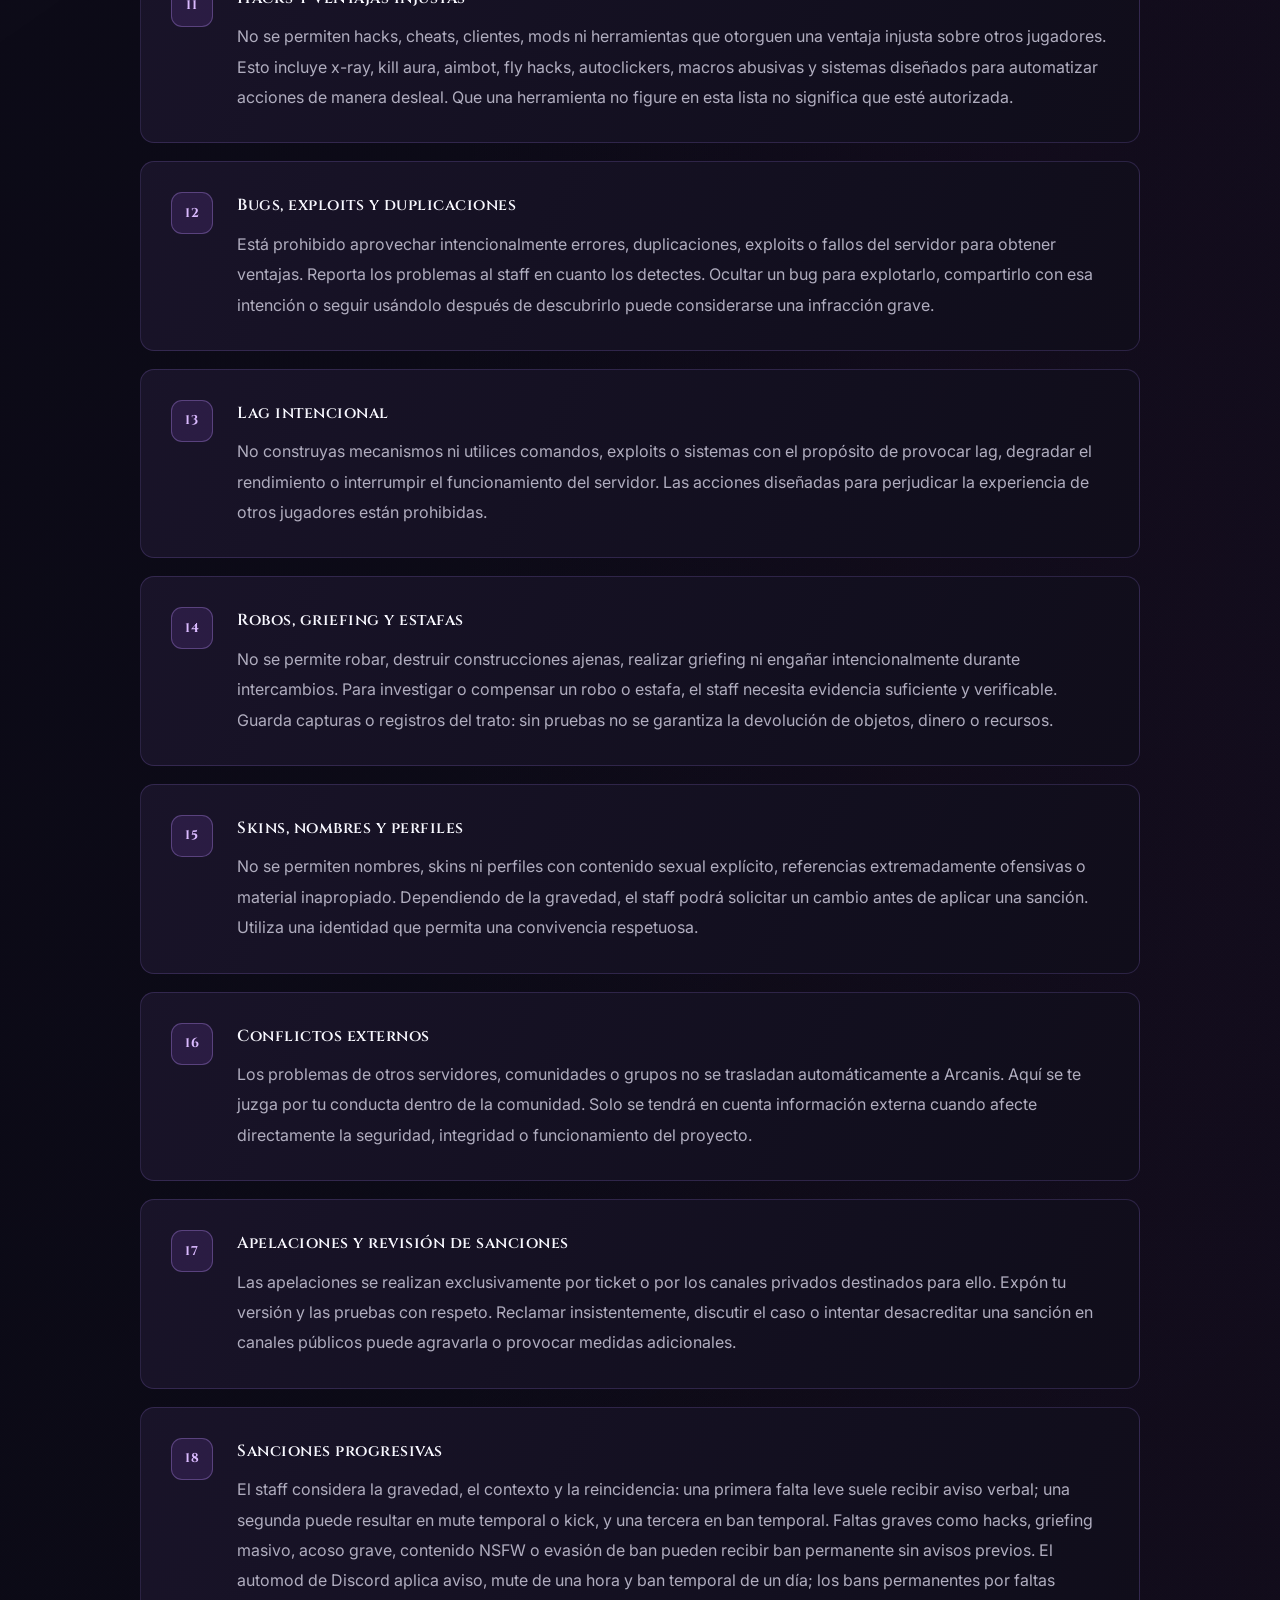
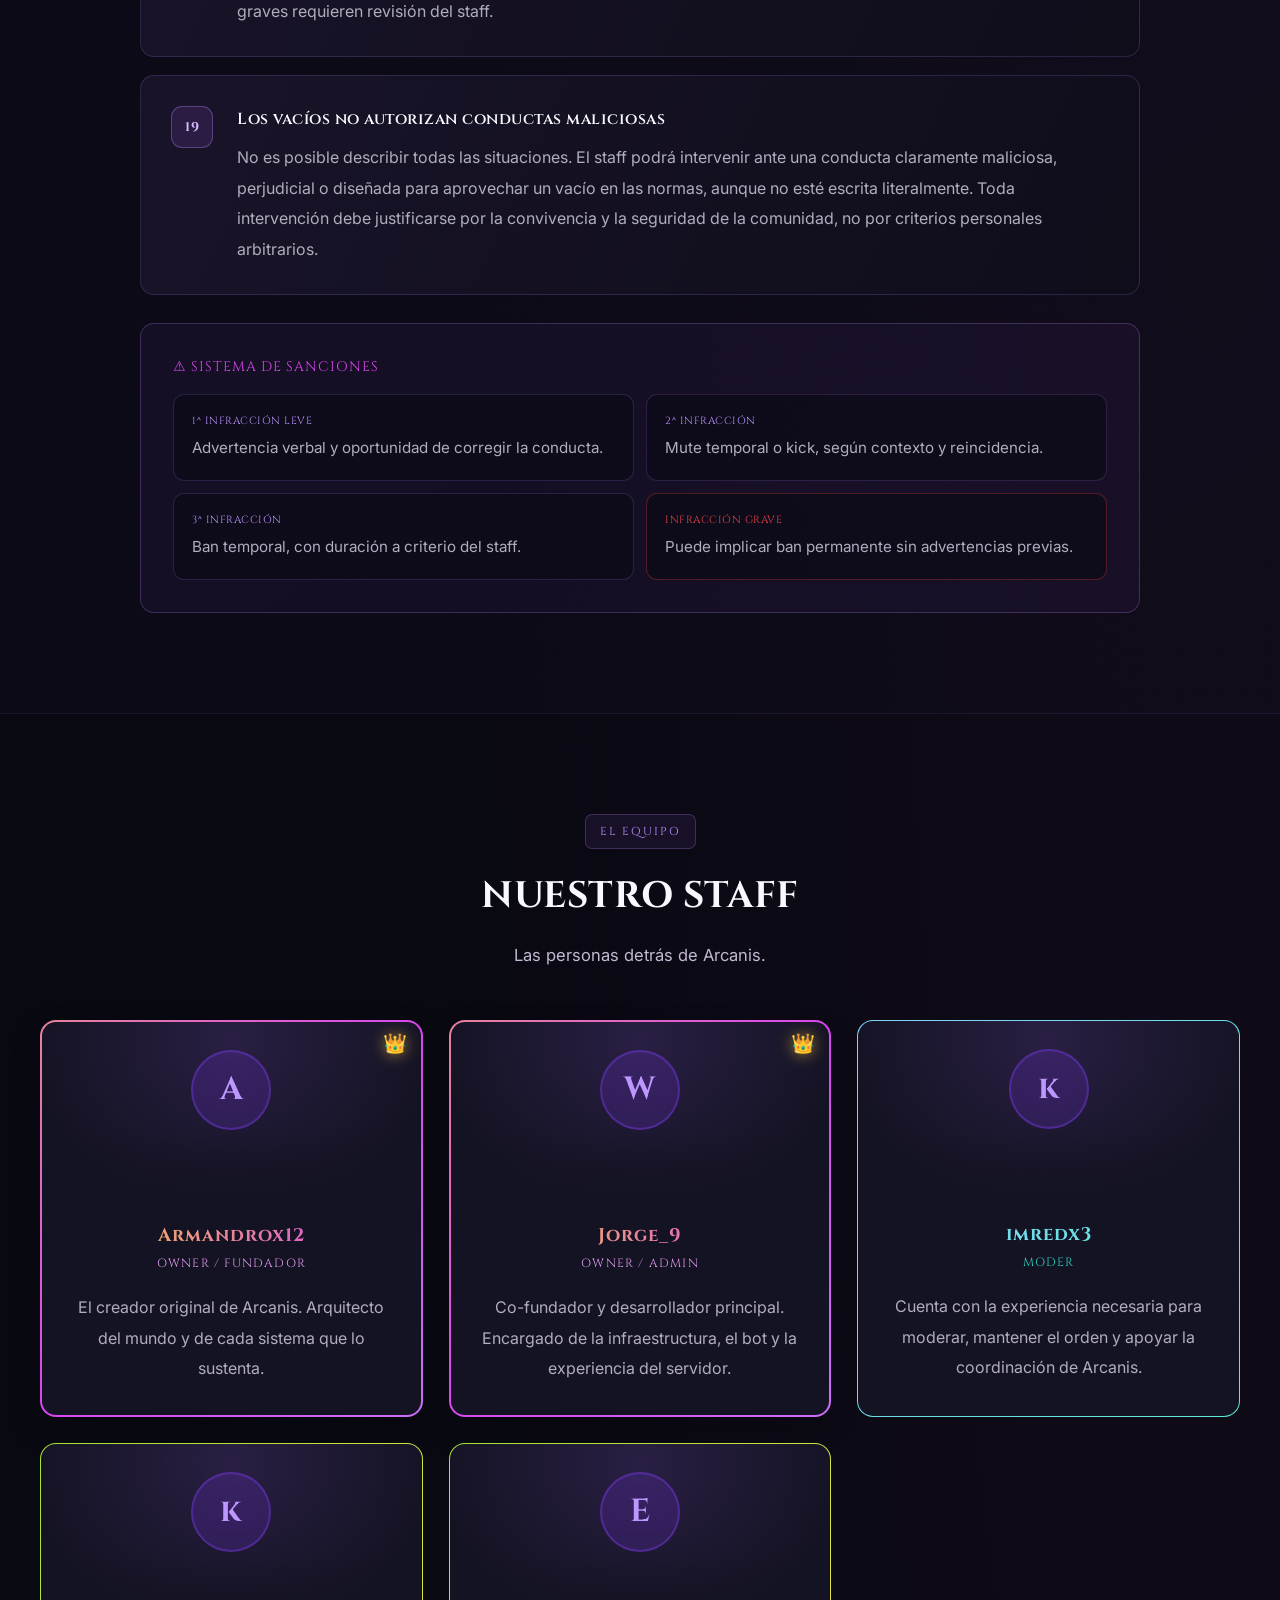
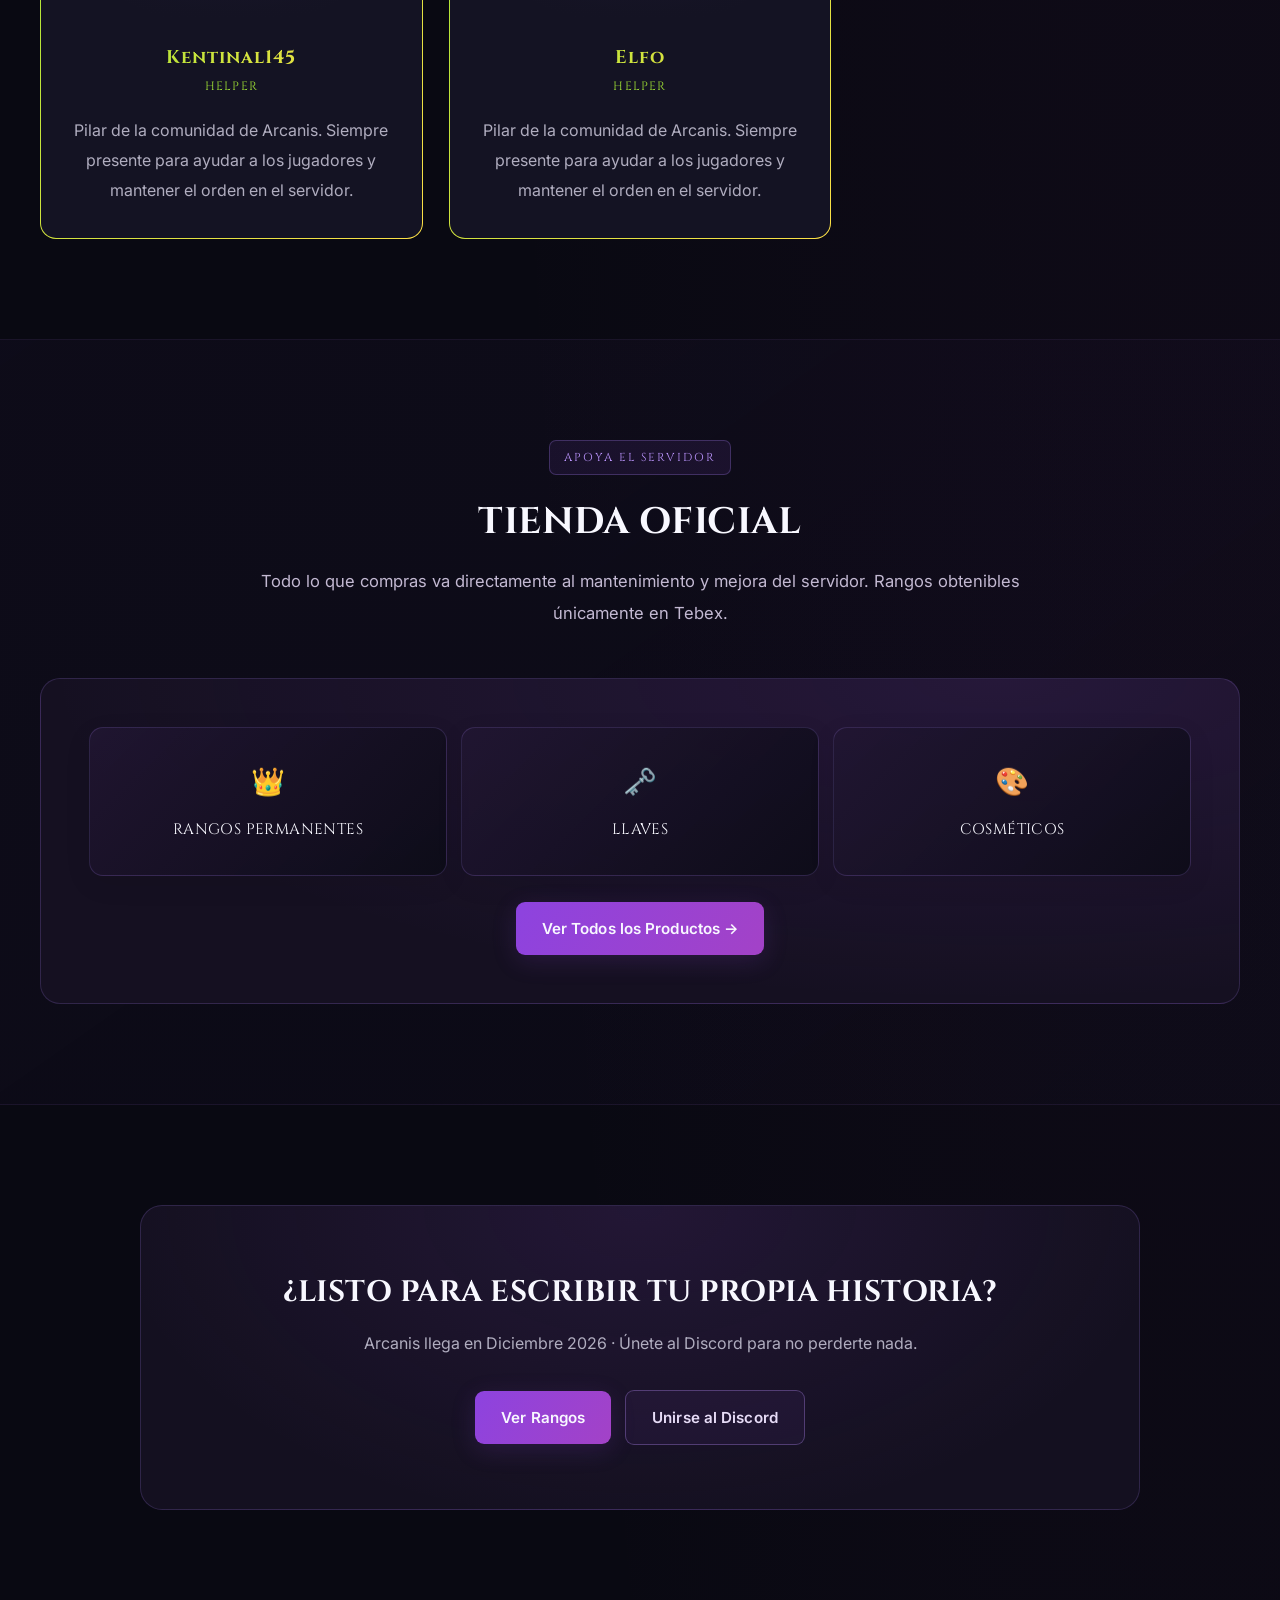
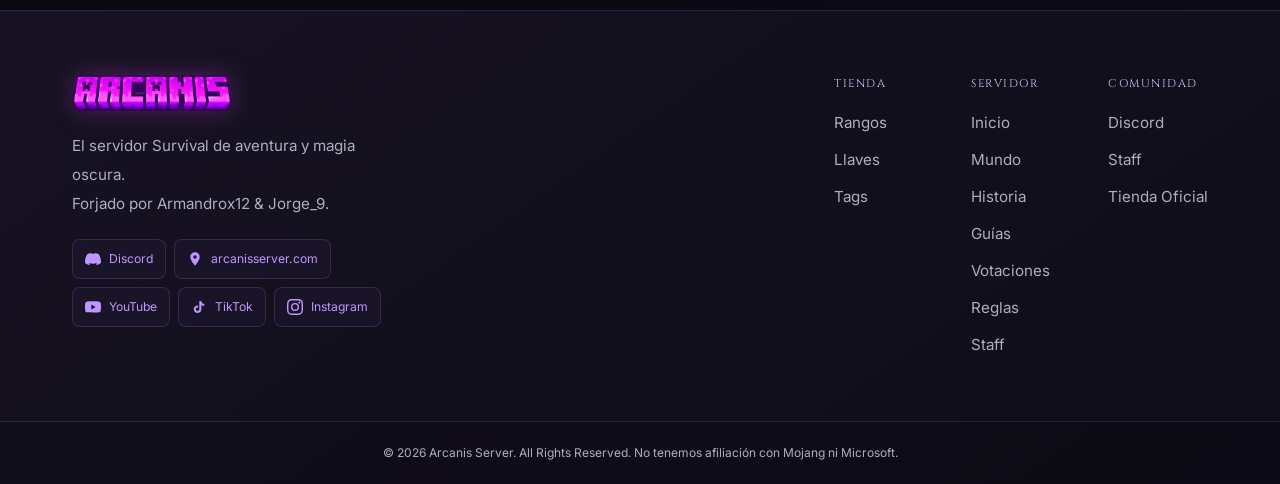
==== commit bc705888: "Add files via upload" ====
--- a/index.html
+++ b/index.html
@@ -780,9 +780,9 @@
                 <div class="skin-wrap"><img src="https://mc-heads.net/body/Jorge_9" alt="Jorge_9" width="180" height="432" loading="lazy" onerror="this.parentElement.innerHTML='<div class=\'skin-fallback\'>W</div>'"></div>
                 <div class="staff-info"><div class="staff-name">Jorge_9</div><div class="staff-role role-coowner">Owner / Admin</div><p class="staff-desc">Co-fundador y desarrollador principal. Encargado de la infraestructura, el bot y la experiencia del servidor.</p></div>
             </div>
-            <div class="staff-card staff-rank staff-helperplus reveal reveal-delay-5">
+            <div class="staff-card staff-rank staff-mod reveal reveal-delay-5">
                 <div class="skin-wrap"><img src="https://mc-heads.net/body/imredx3" alt="imredx3" width="180" height="432" loading="lazy" onerror="this.parentElement.innerHTML='<div class=\'skin-fallback\'>k</div>'"></div>
-                <div class="staff-info"><div class="staff-name">imredx3</div><div class="staff-role role-helperplus">Helper+</div><p class="staff-desc">Pilar fundamental. Con la experiencia necesaria para ayudar a los jugadores y asegurar el orden en el servidor.</p></div>
+                <div class="staff-info"><div class="staff-name">imredx3</div><div class="staff-role role-mod">Moder</div><p class="staff-desc">Cuenta con la experiencia necesaria para moderar, mantener el orden y apoyar la coordinación de Arcanis.</p></div>
             </div>
             <div class="staff-card staff-rank staff-helper reveal reveal-delay-6">
                 <div class="skin-wrap"><img src="https://mc-heads.net/body/Kentinal145" alt="Kentinal145" width="180" height="432" loading="lazy" onerror="this.parentElement.innerHTML='<div class=\'skin-fallback\'>k</div>'"></div>
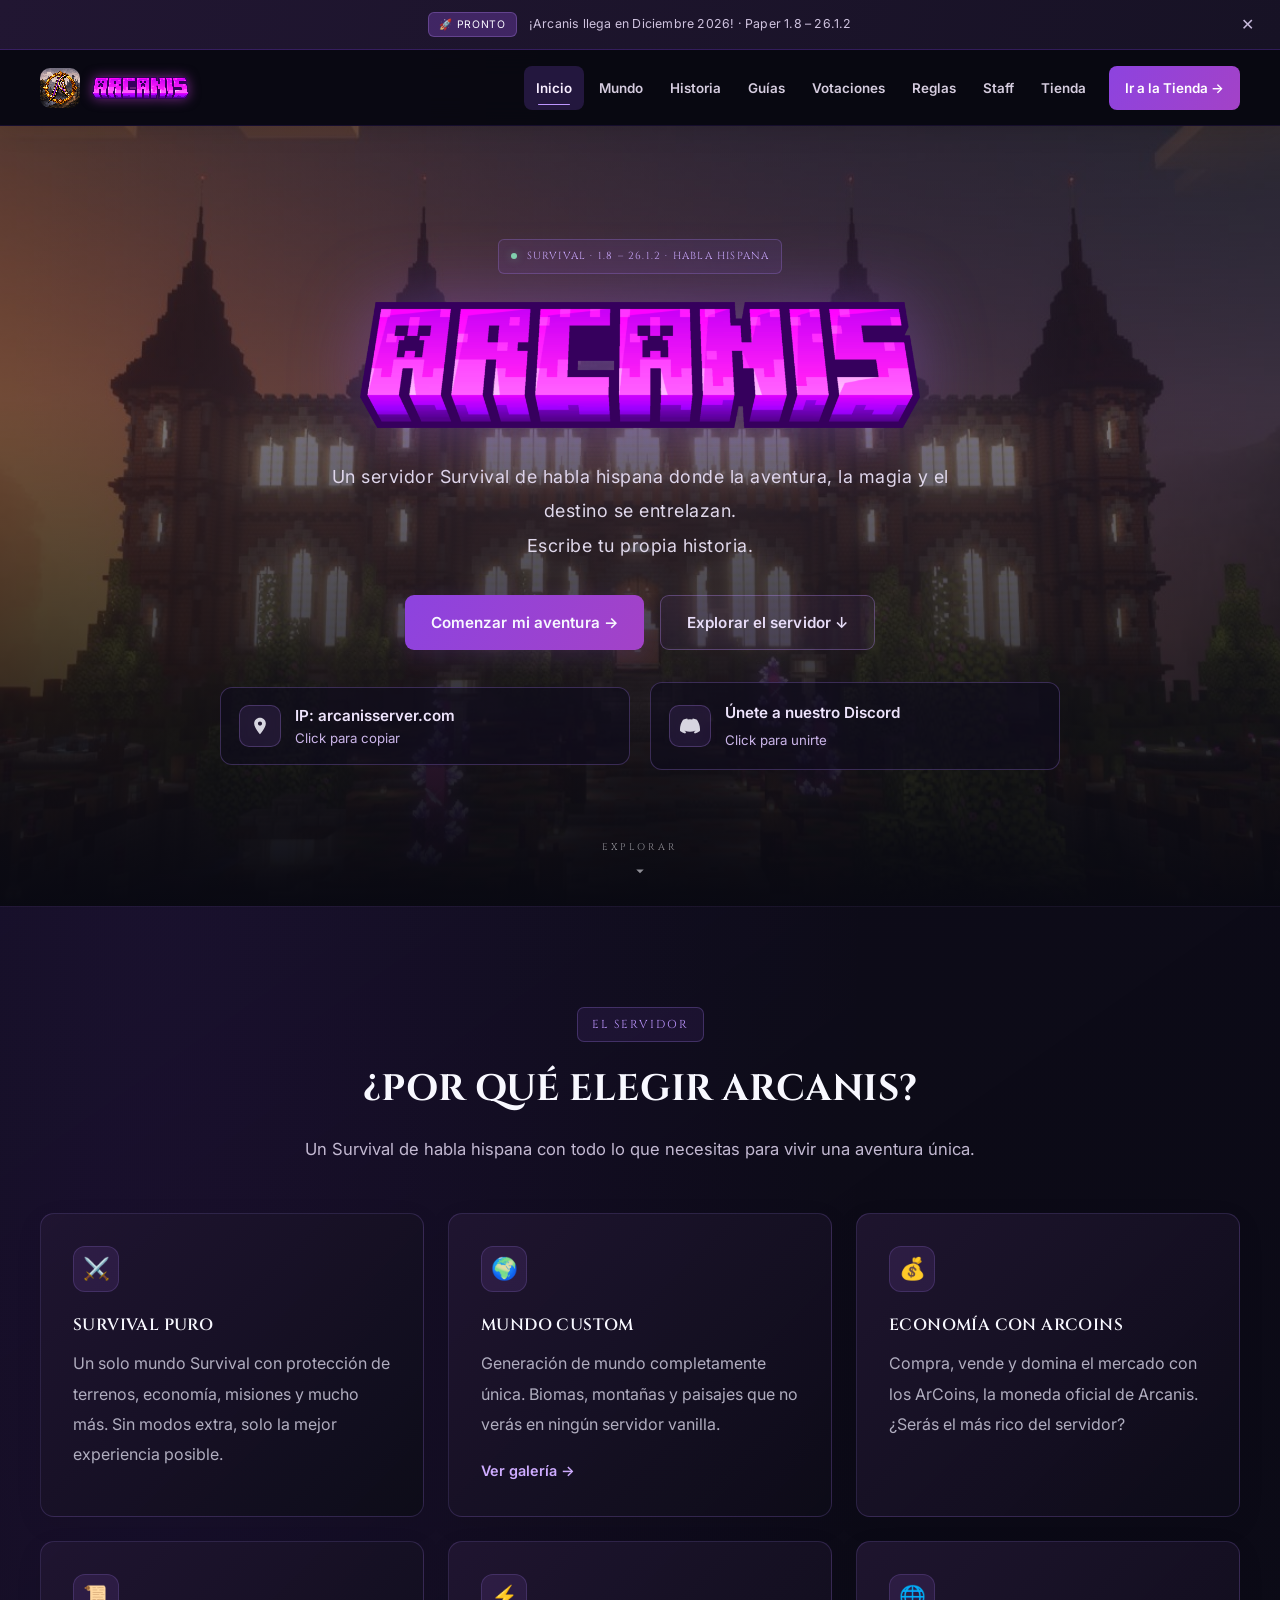
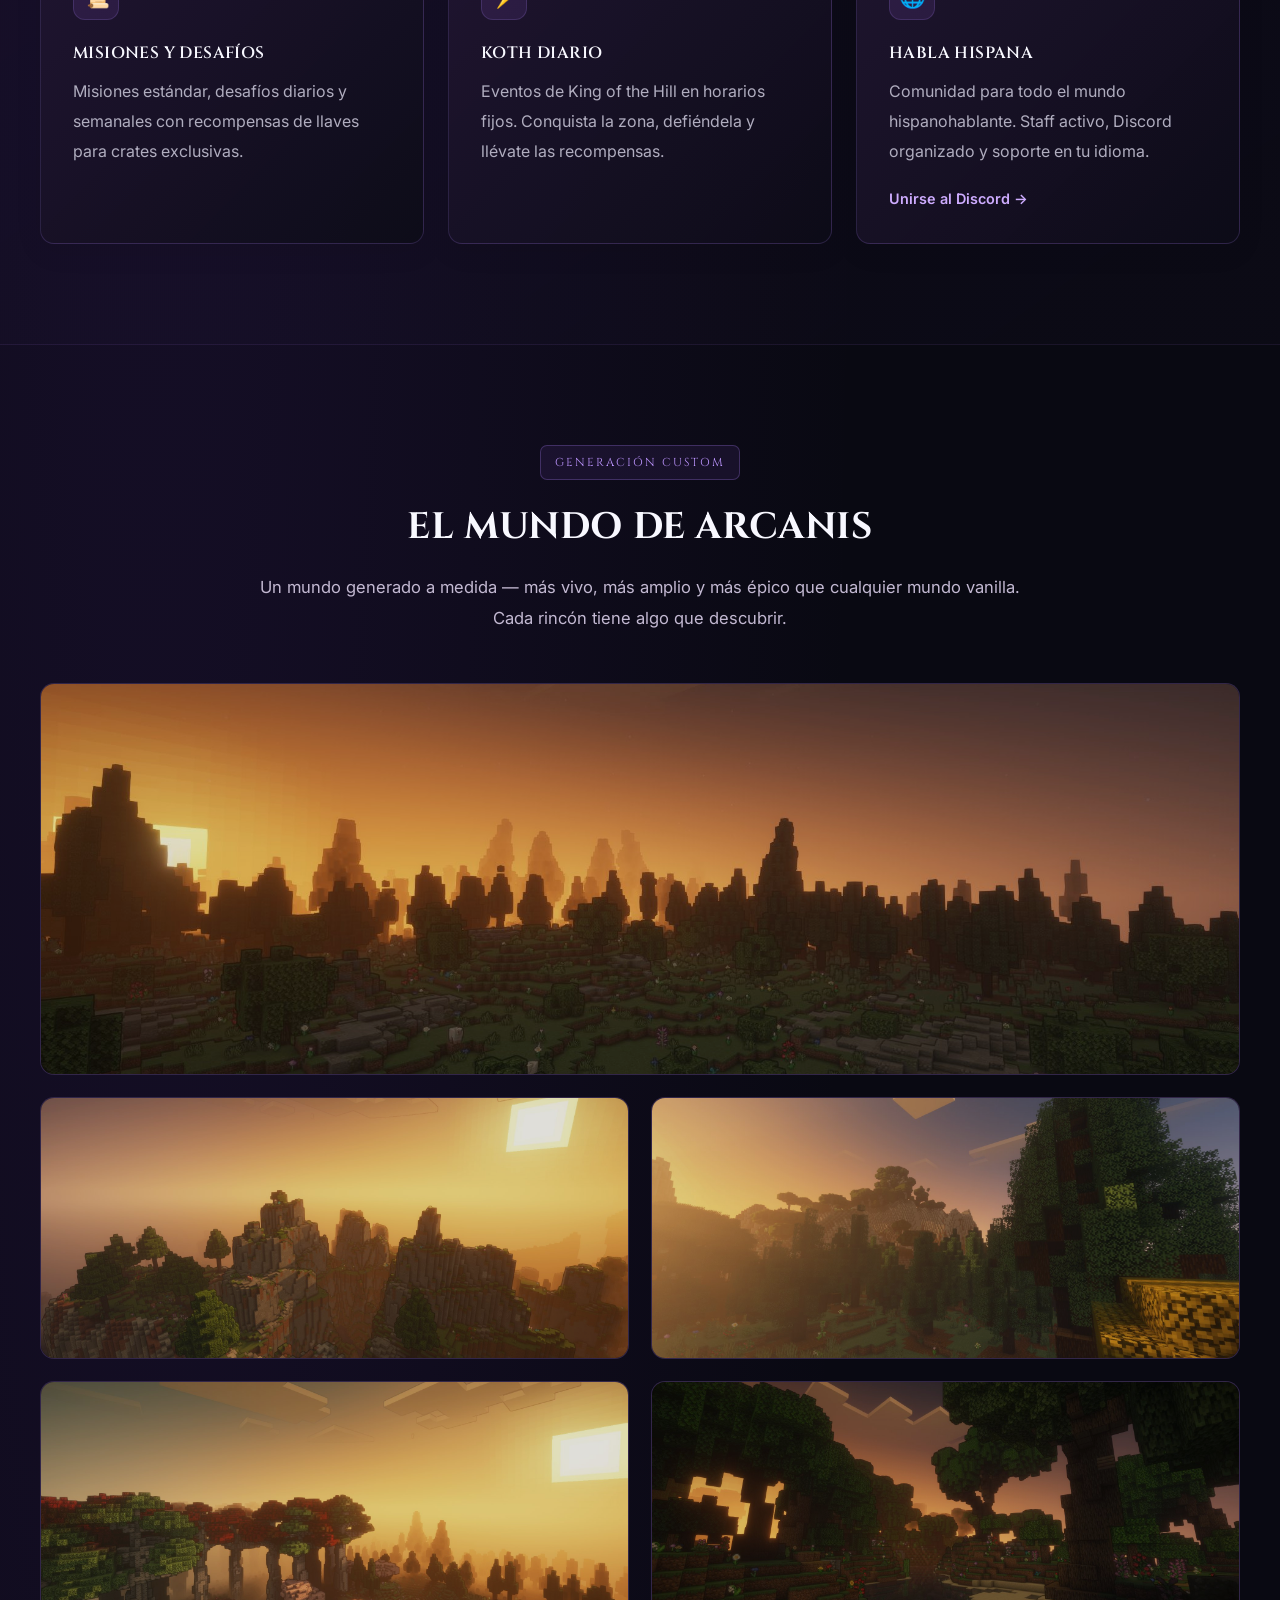
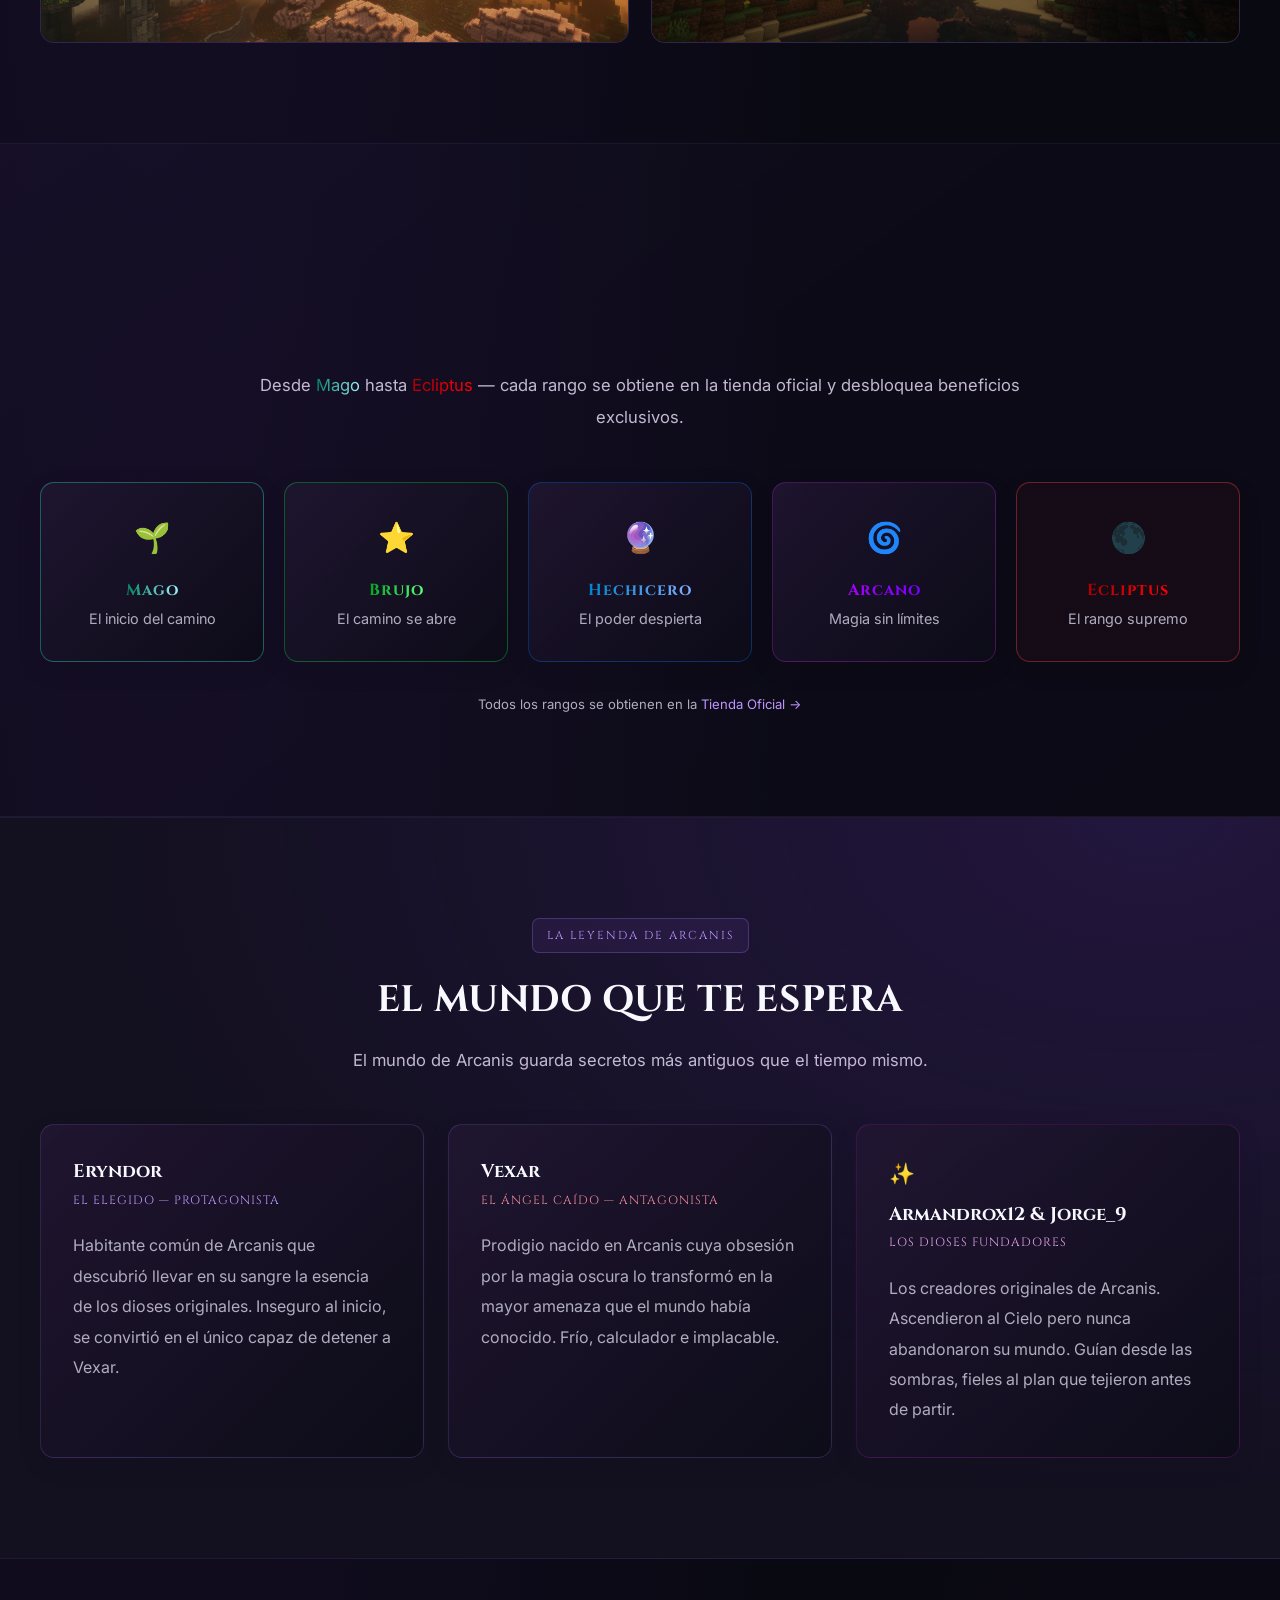
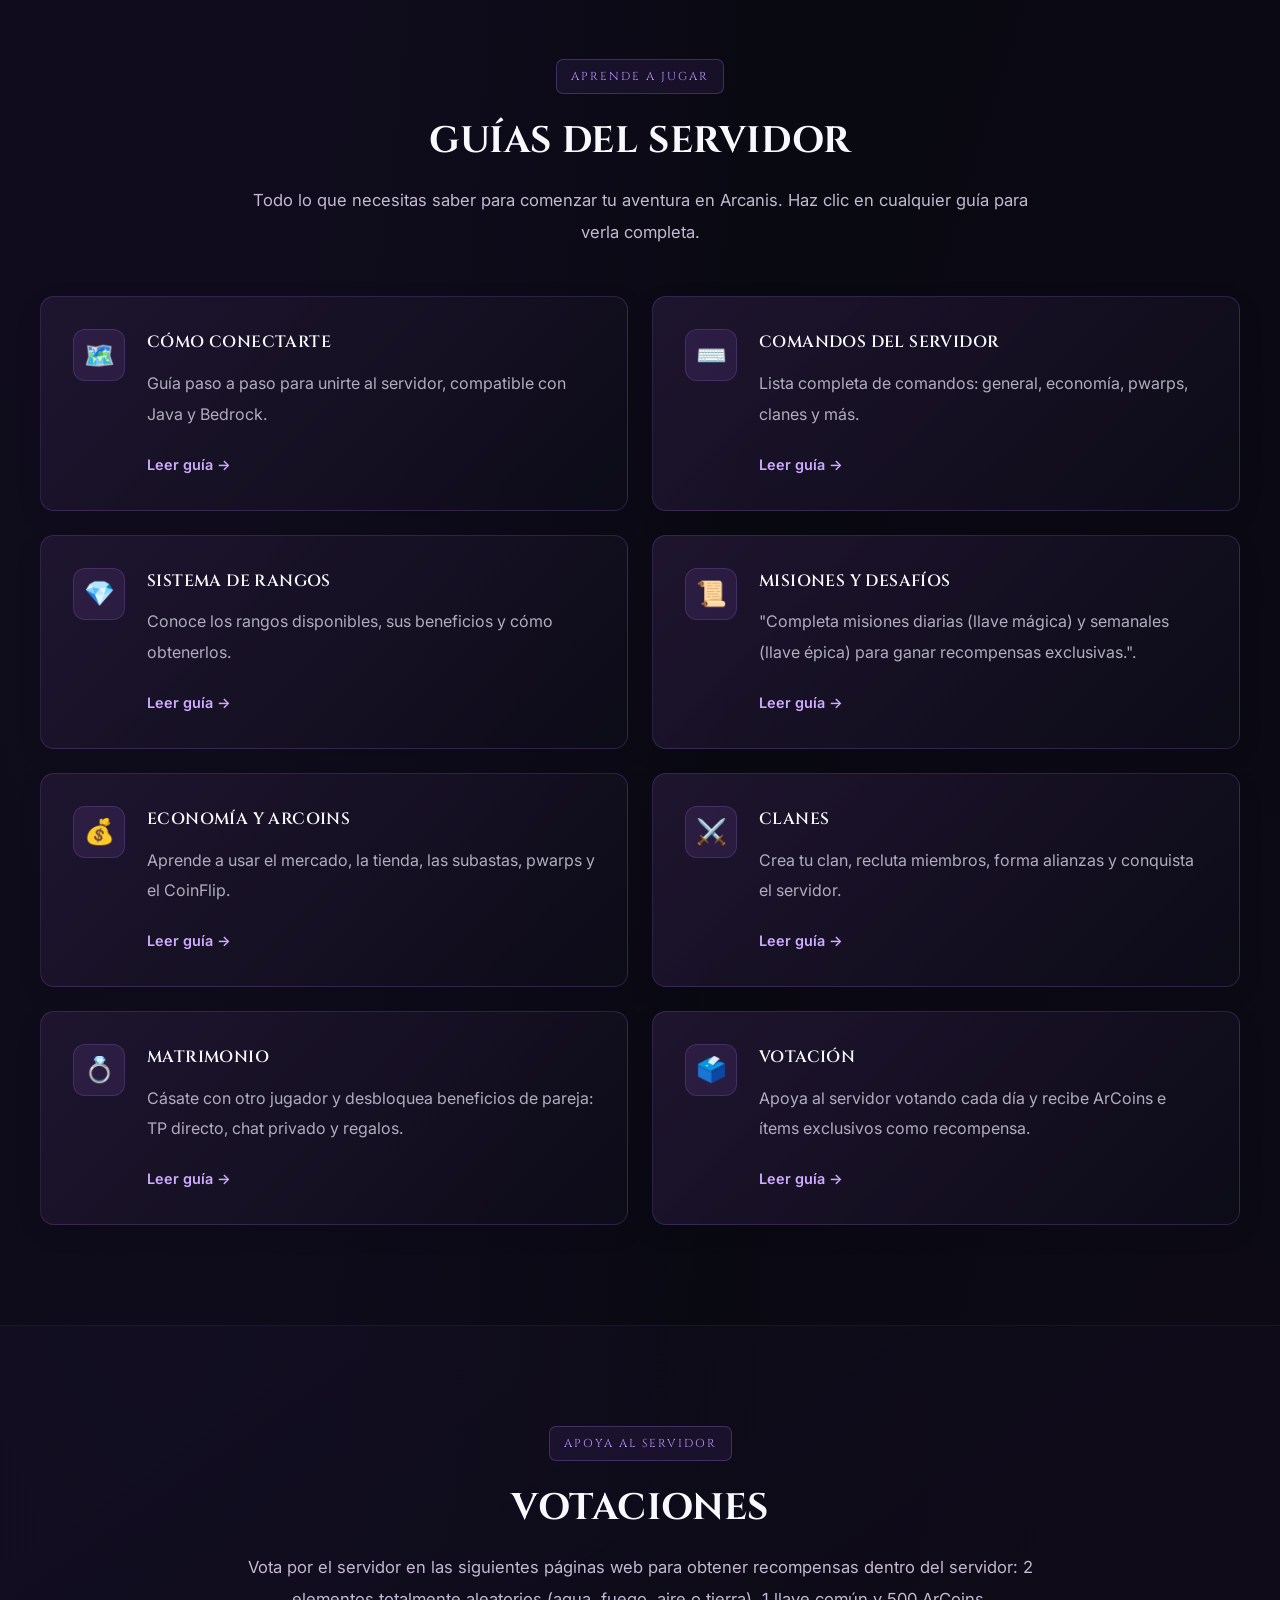
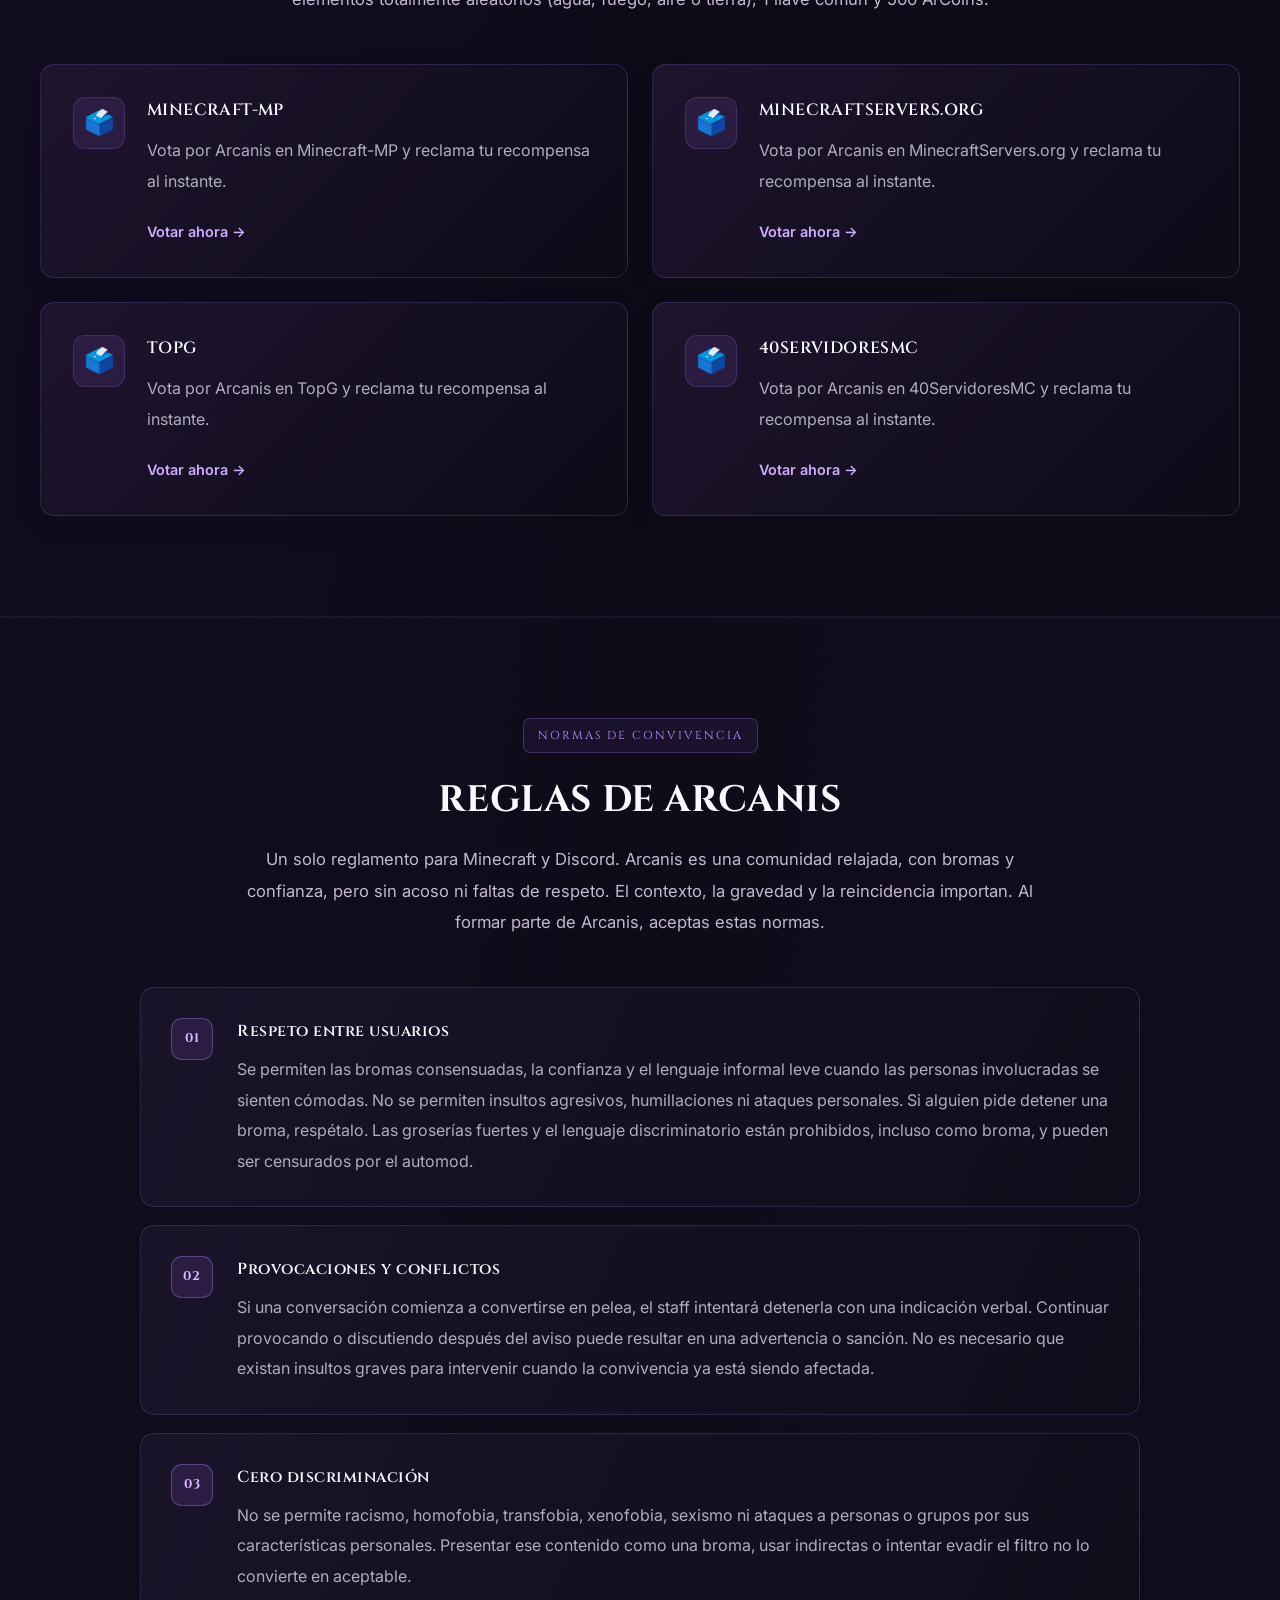
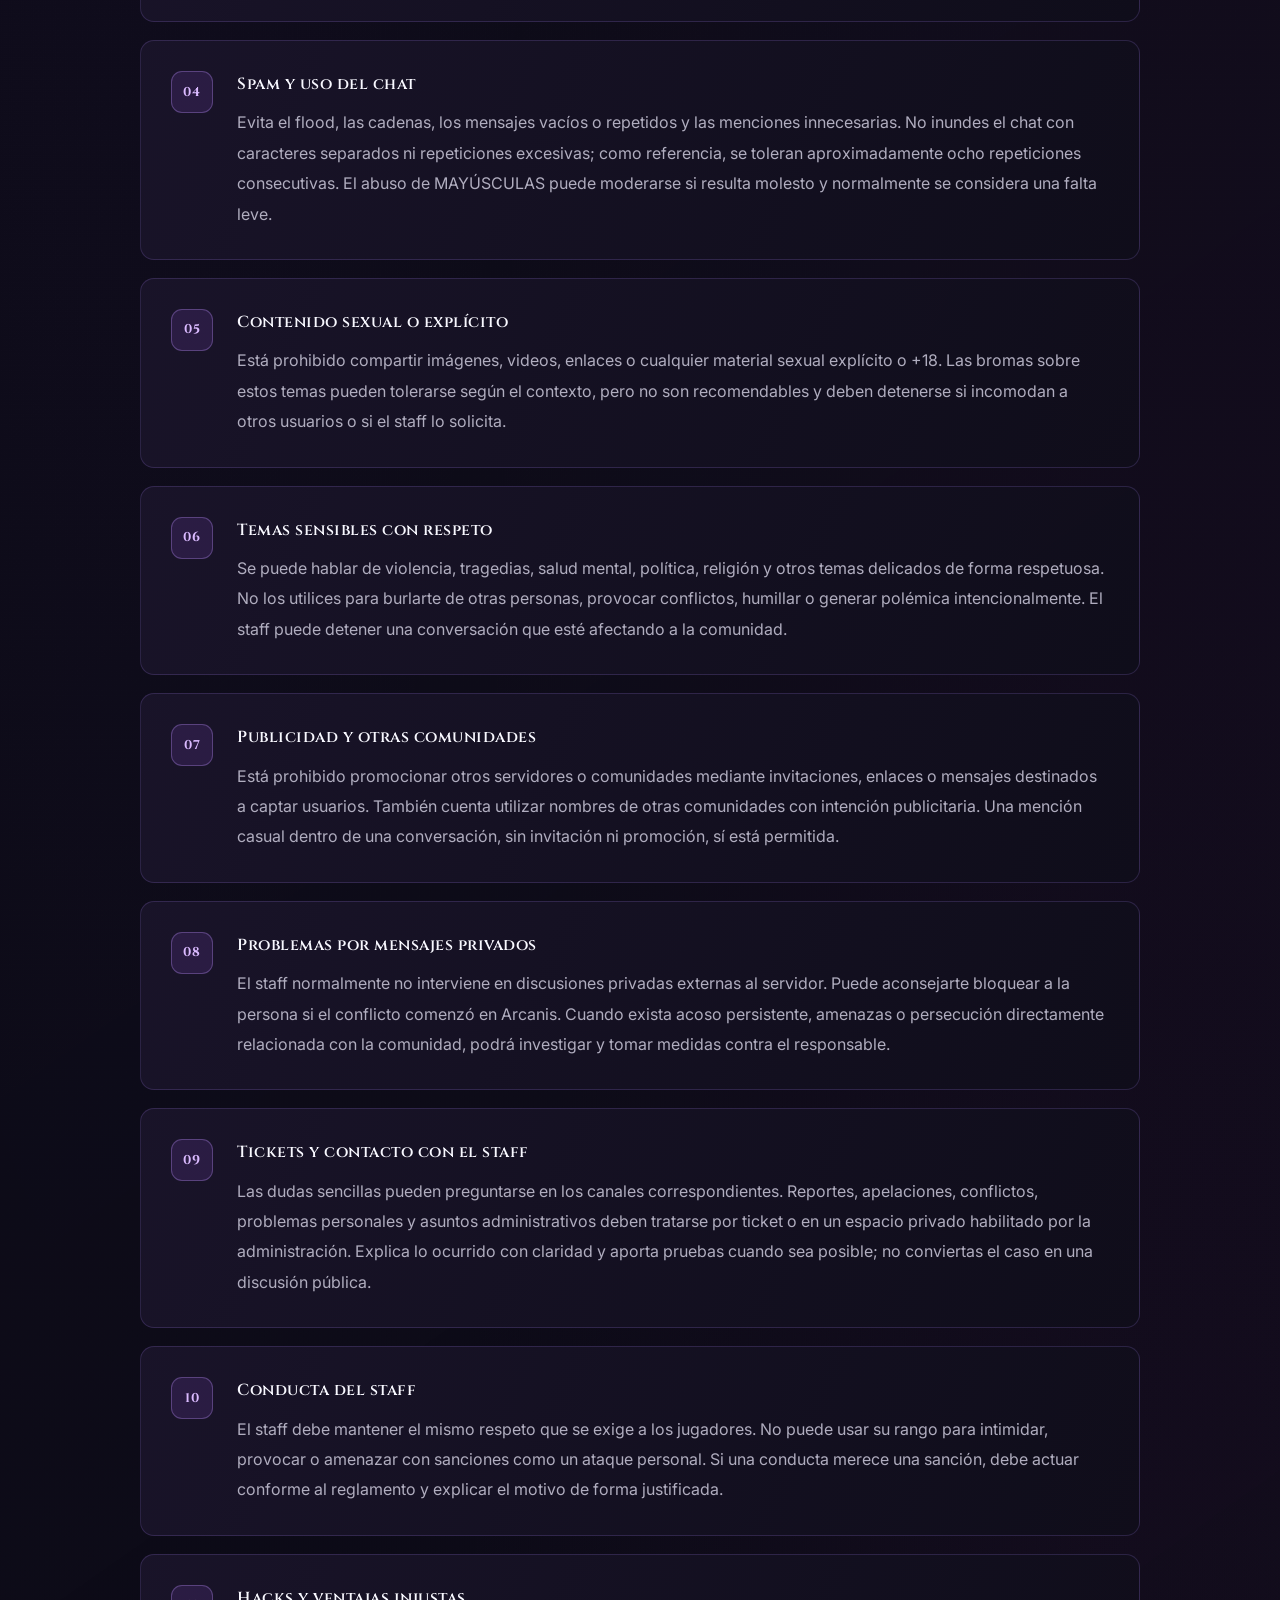
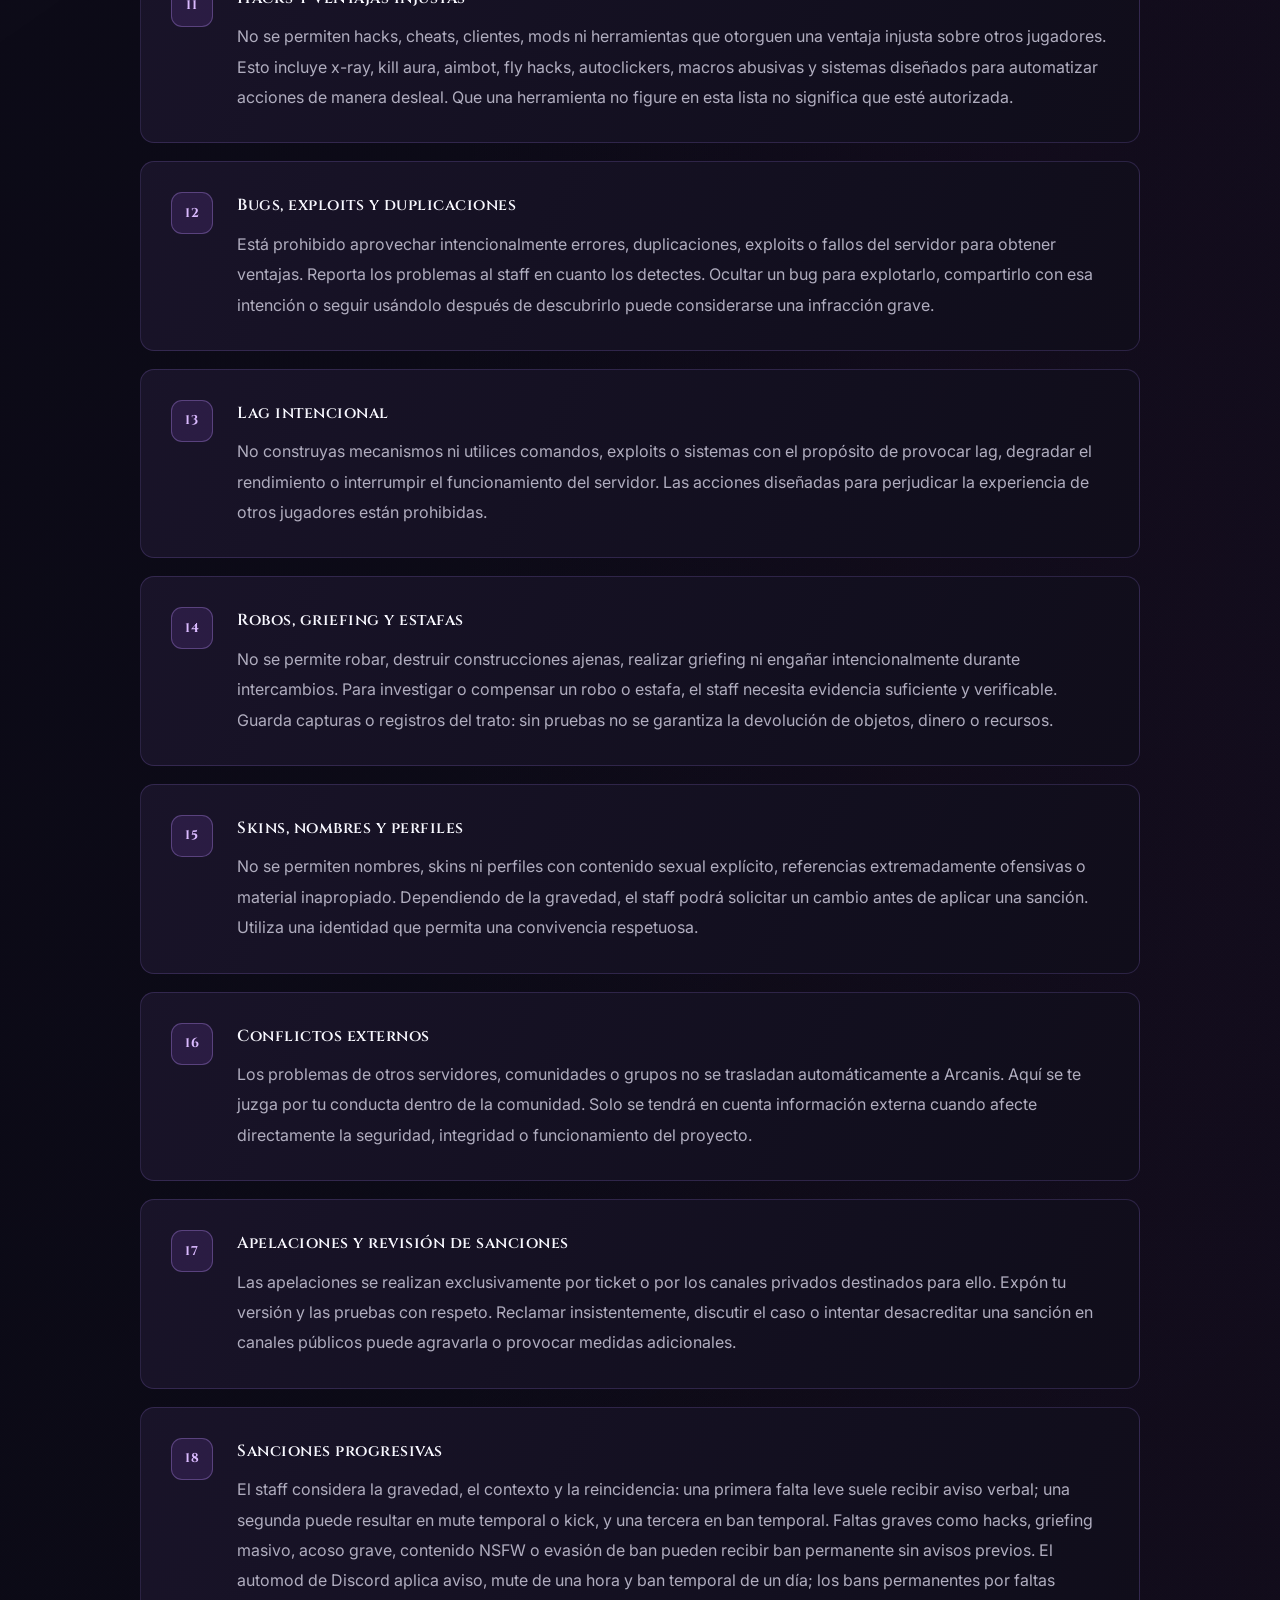
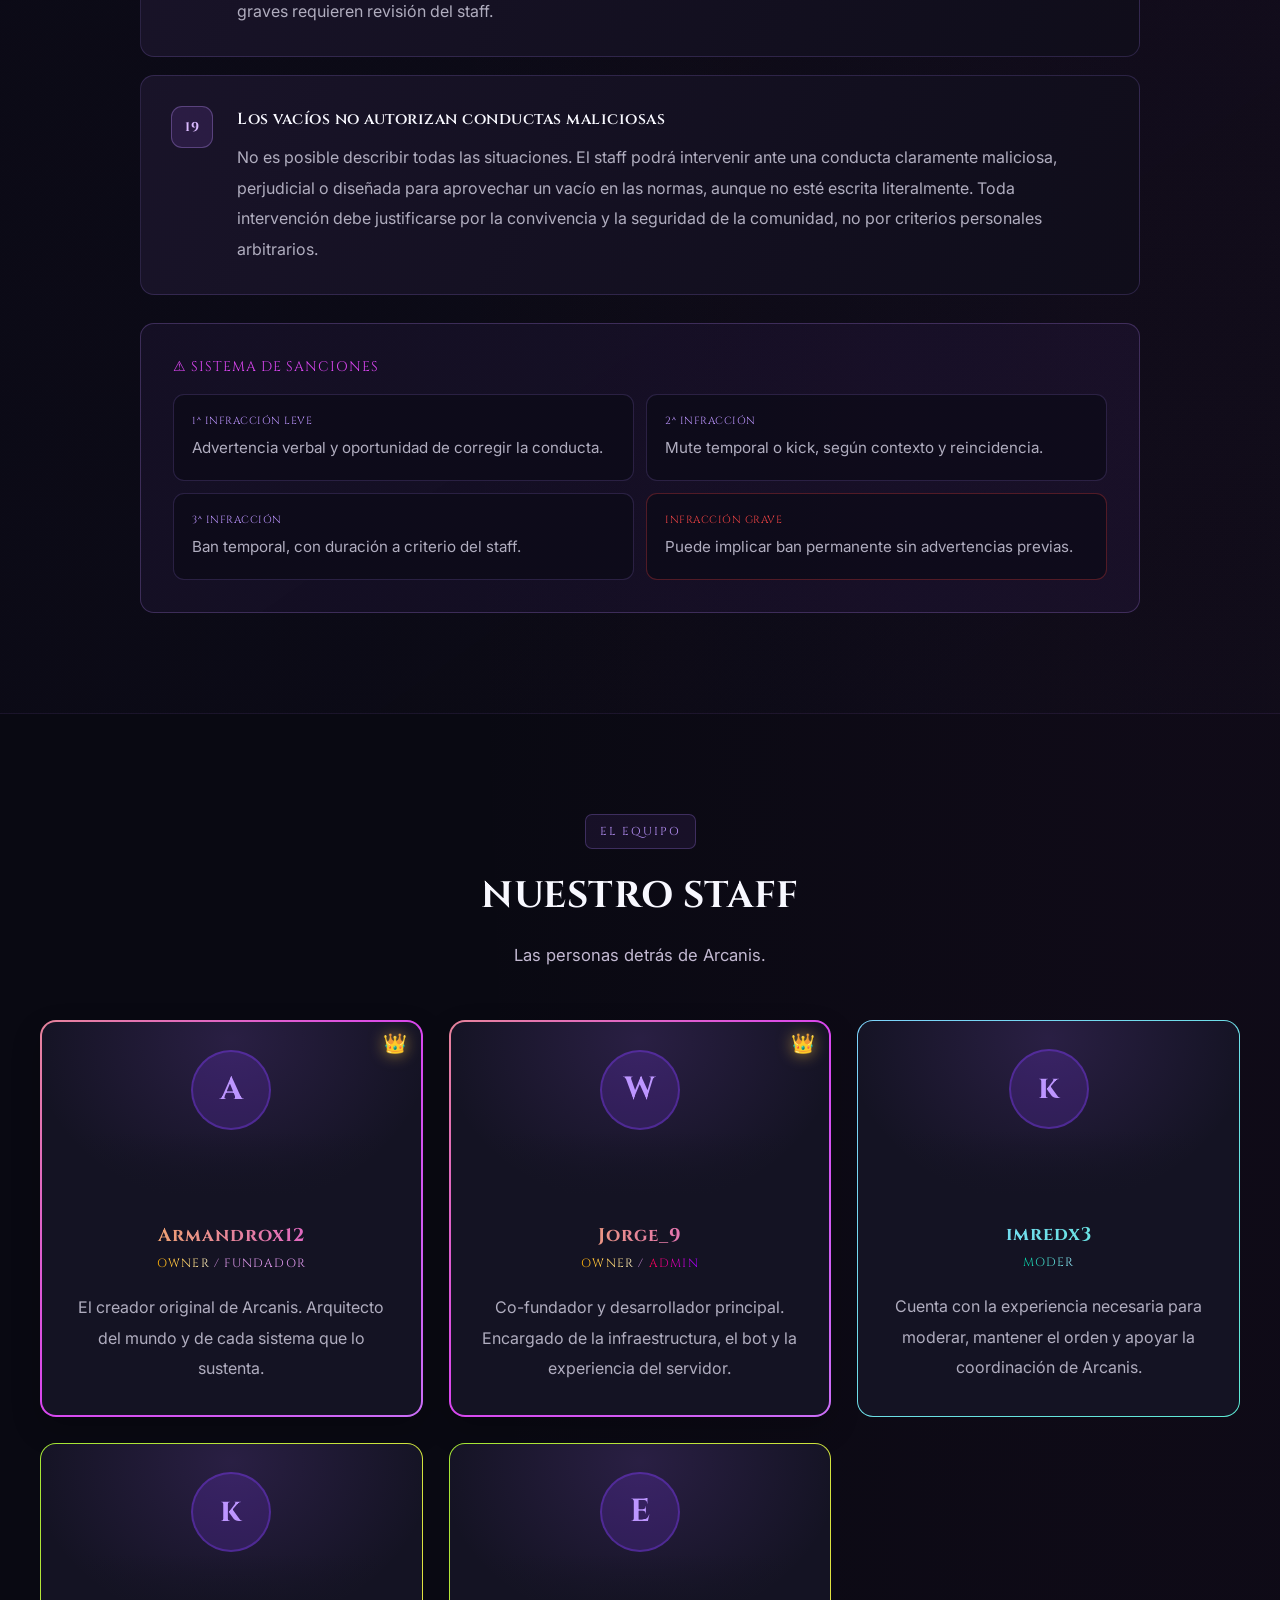
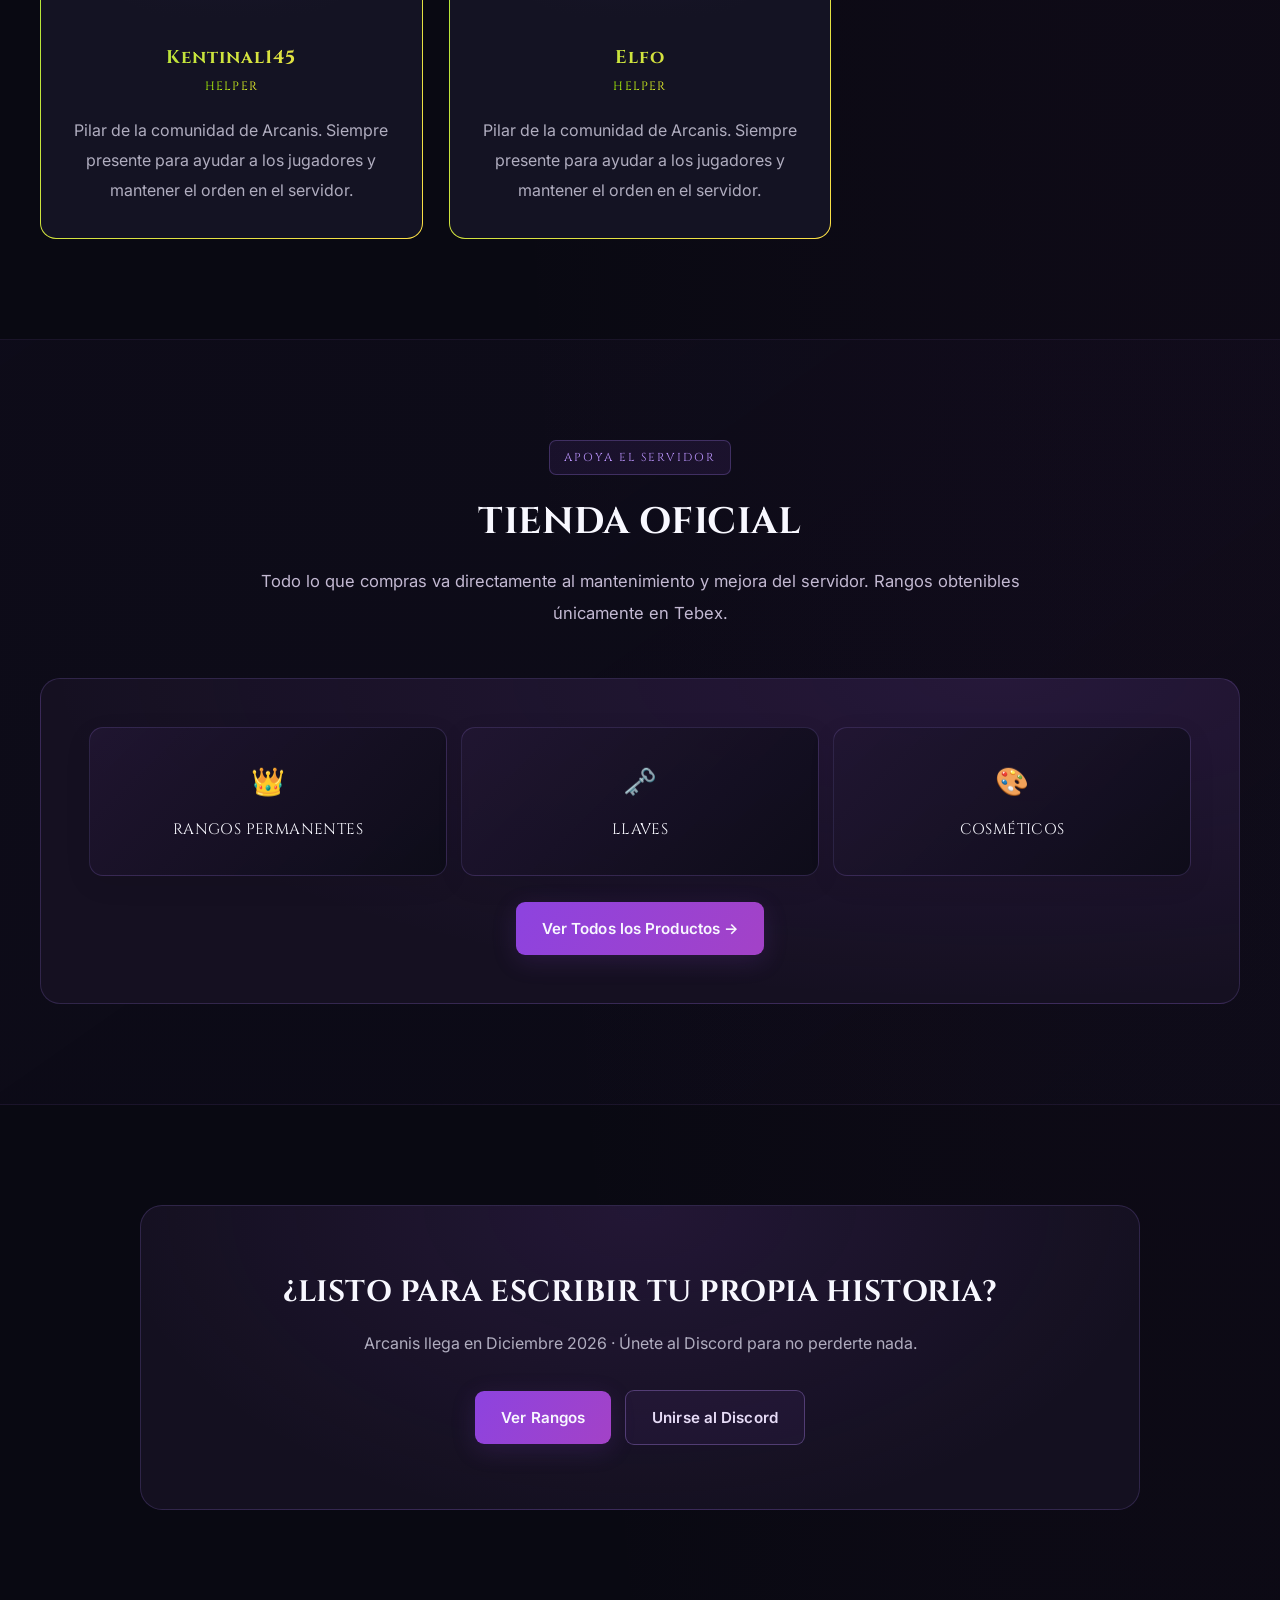
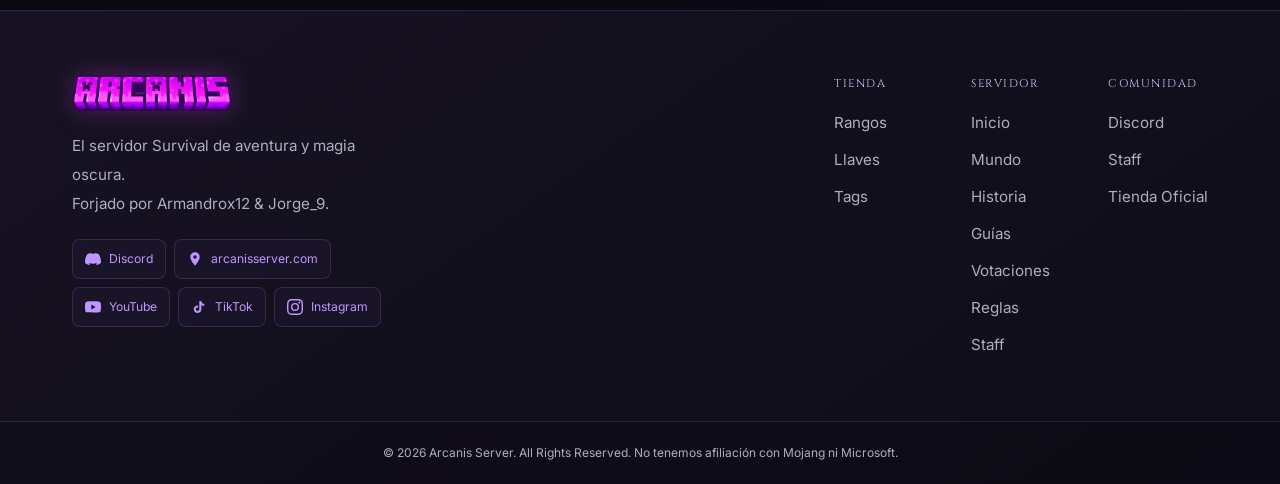
==== commit 84b366a7: "Add files via upload" ====
--- a/index.html
+++ b/index.html
@@ -434,6 +434,7 @@
     </style>
     <link rel="stylesheet" href="guias.css?v=20261002">
     <link rel="stylesheet" href="inicio.css?v=20261002-hibrido">
+    <link rel="stylesheet" href="rangos.css?v=20261023">
 </head>
 <body>
 
@@ -552,31 +553,31 @@
     <div class="block-inner">
         <p class="eyebrow reveal">Progresión</p>
         <h2 class="block-title reveal">Rangos del Servidor</h2>
-        <p class="block-sub reveal">Desde Mago hasta Ecliptus — cada rango se obtiene en la tienda oficial y desbloquea beneficios exclusivos.</p>
+        <p class="block-sub reveal">Desde <span class="rank-gradient" data-rank="mago">Mago</span> hasta <span class="rank-gradient" data-rank="ecliptus">Ecliptus</span> — cada rango se obtiene en la tienda oficial y desbloquea beneficios exclusivos.</p>
         <div class="ranks-grid reveal">
             <div class="rank-card" style="border-color:rgba(45,212,191,0.4);">
                 <div class="rank-icon">🌱</div>
-                <div class="rank-name" style="color:#2dd4bf;">Mago</div>
+                <div class="rank-name"><span class="rank-gradient" data-rank="mago">Mago</span></div>
                 <div class="rank-desc">El inicio del camino</div>
             </div>
             <div class="rank-card" style="border-color:rgba(0, 255, 64, 0.3);">
                 <div class="rank-icon">⭐</div>
-                <div class="rank-name" style="color:#77ff00;">Brujo</div>
+                <div class="rank-name"><span class="rank-gradient" data-rank="brujo">Brujo</span></div>
                 <div class="rank-desc">El camino se abre</div>
             </div>
             <div class="rank-card" style="border-color:rgba(0, 119, 255, 0.3);">
                 <div class="rank-icon">🔮</div>
-                <div class="rank-name" style="color:#00bbff;">Hechicero</div>
+                <div class="rank-name"><span class="rank-gradient" data-rank="hechicero">Hechicero</span></div>
                 <div class="rank-desc">El poder despierta</div>
             </div>
             <div class="rank-card" style="border-color:rgba(192,38,211,0.3);">
                 <div class="rank-icon">🌀</div>
-                <div class="rank-name" style="color:#c026d3;">Arcano</div>
+                <div class="rank-name"><span class="rank-gradient" data-rank="arcano">Arcano</span></div>
                 <div class="rank-desc">Magia sin límites</div>
             </div>
             <div class="rank-card" style="border-color:rgba(239,68,68,0.4); background: rgba(239,68,68,0.04);">
                 <div class="rank-icon">🌑</div>
-                <div class="rank-name" style="color:#ef4444;">Ecliptus</div>
+                <div class="rank-name"><span class="rank-gradient" data-rank="ecliptus">Ecliptus</span></div>
                 <div class="rank-desc">El rango supremo</div>
             </div>
         </div>
@@ -773,24 +774,24 @@
             <div class="staff-card staff-founder reveal reveal-delay-1">
                 <div class="staff-founder-badge">👑</div>
                 <div class="skin-wrap"><img src="https://mc-heads.net/body/Armandrox12" alt="Armandrox12" width="180" height="432" loading="lazy" onerror="this.parentElement.innerHTML='<div class=\'skin-fallback\'>A</div>'"></div>
-                <div class="staff-info"><div class="staff-name">Armandrox12</div><div class="staff-role role-owner">Owner / Fundador</div><p class="staff-desc">El creador original de Arcanis. Arquitecto del mundo y de cada sistema que lo sustenta.</p></div>
+                <div class="staff-info"><div class="staff-name">Armandrox12</div><div class="staff-role role-owner"><span class="rank-gradient" data-rank="owner">Owner</span> / Fundador</div><p class="staff-desc">El creador original de Arcanis. Arquitecto del mundo y de cada sistema que lo sustenta.</p></div>
             </div>
             <div class="staff-card staff-founder reveal reveal-delay-2">
                 <div class="staff-founder-badge">👑</div>
                 <div class="skin-wrap"><img src="https://mc-heads.net/body/Jorge_9" alt="Jorge_9" width="180" height="432" loading="lazy" onerror="this.parentElement.innerHTML='<div class=\'skin-fallback\'>W</div>'"></div>
-                <div class="staff-info"><div class="staff-name">Jorge_9</div><div class="staff-role role-coowner">Owner / Admin</div><p class="staff-desc">Co-fundador y desarrollador principal. Encargado de la infraestructura, el bot y la experiencia del servidor.</p></div>
+                <div class="staff-info"><div class="staff-name">Jorge_9</div><div class="staff-role role-coowner"><span class="rank-gradient" data-rank="owner">Owner</span> / <span class="rank-gradient" data-rank="admin">Admin</span></div><p class="staff-desc">Co-fundador y desarrollador principal. Encargado de la infraestructura, el bot y la experiencia del servidor.</p></div>
             </div>
             <div class="staff-card staff-rank staff-mod reveal reveal-delay-5">
                 <div class="skin-wrap"><img src="https://mc-heads.net/body/imredx3" alt="imredx3" width="180" height="432" loading="lazy" onerror="this.parentElement.innerHTML='<div class=\'skin-fallback\'>k</div>'"></div>
-                <div class="staff-info"><div class="staff-name">imredx3</div><div class="staff-role role-mod">Moder</div><p class="staff-desc">Cuenta con la experiencia necesaria para moderar, mantener el orden y apoyar la coordinación de Arcanis.</p></div>
+                <div class="staff-info"><div class="staff-name">imredx3</div><div class="staff-role role-mod"><span class="rank-gradient" data-rank="moder">Moder</span></div><p class="staff-desc">Cuenta con la experiencia necesaria para moderar, mantener el orden y apoyar la coordinación de Arcanis.</p></div>
             </div>
             <div class="staff-card staff-rank staff-helper reveal reveal-delay-6">
                 <div class="skin-wrap"><img src="https://mc-heads.net/body/Kentinal145" alt="Kentinal145" width="180" height="432" loading="lazy" onerror="this.parentElement.innerHTML='<div class=\'skin-fallback\'>k</div>'"></div>
-                <div class="staff-info"><div class="staff-name">Kentinal145</div><div class="staff-role role-helper">Helper</div><p class="staff-desc">Pilar de la comunidad de Arcanis. Siempre presente para ayudar a los jugadores y mantener el orden en el servidor.</p></div>
+                <div class="staff-info"><div class="staff-name">Kentinal145</div><div class="staff-role role-helper"><span class="rank-gradient" data-rank="helper">Helper</span></div><p class="staff-desc">Pilar de la comunidad de Arcanis. Siempre presente para ayudar a los jugadores y mantener el orden en el servidor.</p></div>
             </div>
             <div class="staff-card staff-rank staff-helper reveal reveal-delay-1">
                 <div class="skin-wrap"><img src="https://mc-heads.net/body/Elfo" alt="Elfo" width="180" height="432" loading="lazy" onerror="this.parentElement.innerHTML='<div class=\'skin-fallback\'>E</div>'"></div>
-                <div class="staff-info"><div class="staff-name">Elfo</div><div class="staff-role role-helper">Helper</div><p class="staff-desc">Pilar de la comunidad de Arcanis. Siempre presente para ayudar a los jugadores y mantener el orden en el servidor.</p></div>
+                <div class="staff-info"><div class="staff-name">Elfo</div><div class="staff-role role-helper"><span class="rank-gradient" data-rank="helper">Helper</span></div><p class="staff-desc">Pilar de la comunidad de Arcanis. Siempre presente para ayudar a los jugadores y mantener el orden en el servidor.</p></div>
             </div>
         </div>
     </div>
--- a/rangos.css
+++ b/rangos.css
@@ -0,0 +1,62 @@
+/* Paleta compartida de rangos. Mantener este archivo despues de los estilos de cada pagina. */
+.rank-gradient[data-rank="mago"] { --rank-start: #00815e; --rank-end: #9ff1ff; }
+.rank-gradient[data-rank="brujo"] { --rank-start: #00a624; --rank-end: #5dff75; }
+.rank-gradient[data-rank="hechicero"] { --rank-start: #0084cc; --rank-end: #80adff; }
+.rank-gradient[data-rank="arcano"] { --rank-start: #a600ff; --rank-end: #7a00ff; }
+.rank-gradient[data-rank="ecliptus"] { --rank-start: #ad0003; --rank-end: #ff0004; }
+.rank-gradient[data-rank="helper"] { --rank-start: #a8ff00; --rank-end: #fcff30; }
+.rank-gradient[data-rank="helperplus"] { --rank-start: #8a13ff; --rank-end: #d86eff; }
+.rank-gradient[data-rank="moder"] { --rank-start: #00c59a; --rank-end: #9cebff; }
+.rank-gradient[data-rank="admin"] { --rank-start: #ff004b; --rank-end: #9d00ff; }
+.rank-gradient[data-rank="owner"] { --rank-start: #ffaf00; --rank-end: #fff3c6; }
+
+/* Color legible de respaldo si el navegador no admite texto con fondo recortado. */
+.rank-gradient[data-rank] {
+    display: inline-block;
+    color: var(--rank-end);
+    -webkit-text-fill-color: currentColor;
+}
+
+@supports ((background-clip: text) or (-webkit-background-clip: text)) {
+    .rank-gradient[data-rank] {
+        /* La primera mitad muestra los dos colores en reposo; el retorno hace el bucle suave. */
+        background-image: linear-gradient(90deg, var(--rank-start) 0%, var(--rank-end) 50%, var(--rank-start) 100%);
+        background-size: 200% 100%;
+        background-position: 0% 50%;
+        background-repeat: no-repeat;
+        -webkit-background-clip: text;
+        background-clip: text;
+        color: transparent;
+        -webkit-text-fill-color: transparent;
+    }
+
+    /* Un solo efecto CSS: sin scripts, intervalos ni cambios de tamano. */
+    @media (prefers-reduced-motion: no-preference) {
+        .rank-gradient[data-rank] {
+            animation: arcanis-rank-slide 3s ease-in-out infinite alternate;
+            animation-play-state: paused;
+        }
+        .rank-gradient[data-rank]:hover,
+        .rank-card:hover .rank-gradient[data-rank],
+        .staff-card:hover .rank-gradient[data-rank],
+        .rank-nav-btn:hover .rank-gradient[data-rank],
+        .rank-nav-btn:focus-visible .rank-gradient[data-rank] {
+            animation-play-state: running;
+        }
+    }
+}
+
+@keyframes arcanis-rank-slide {
+    from { background-position: 0% 50%; }
+    to { background-position: 100% 50%; }
+}
+
+/* Respeta el modo de alto contraste: nunca deja las etiquetas transparentes. */
+@media (forced-colors: active) {
+    .rank-gradient[data-rank] {
+        background: none;
+        color: CanvasText;
+        -webkit-text-fill-color: currentColor;
+        animation: none;
+    }
+}
